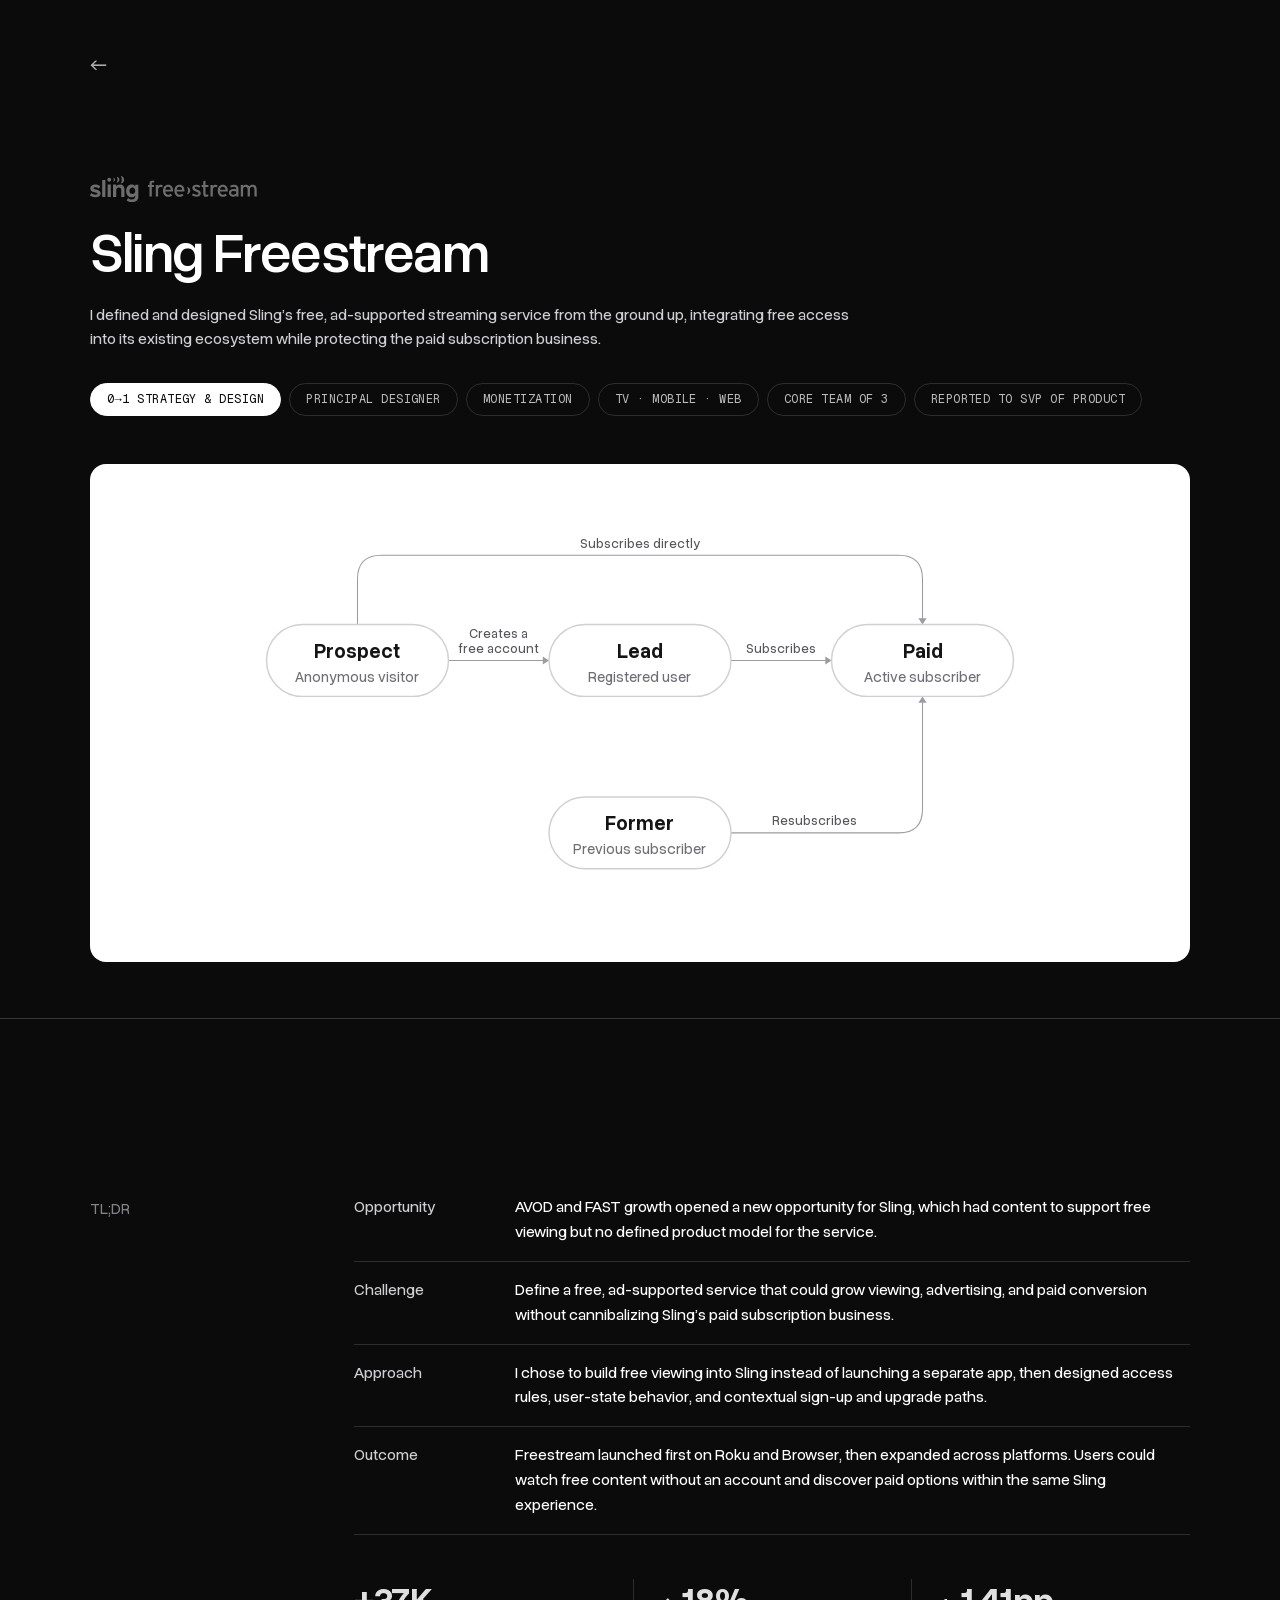
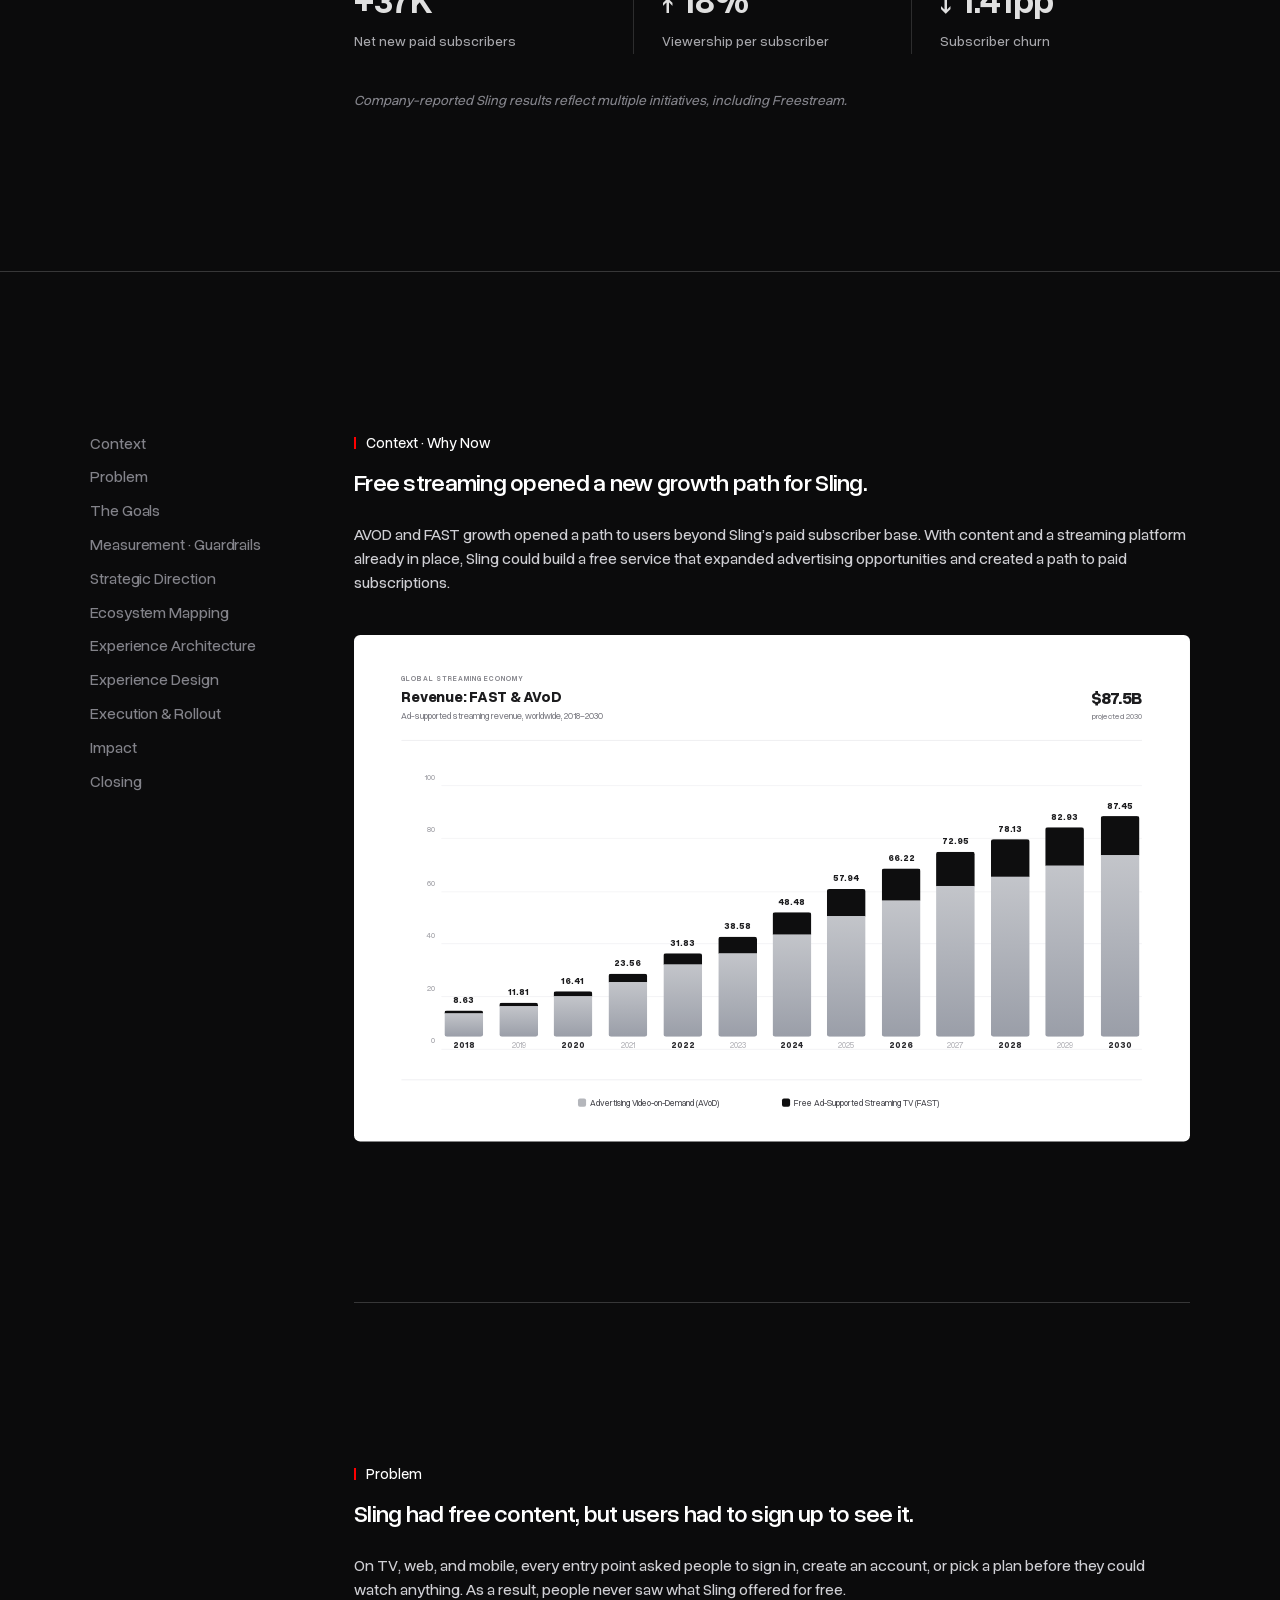
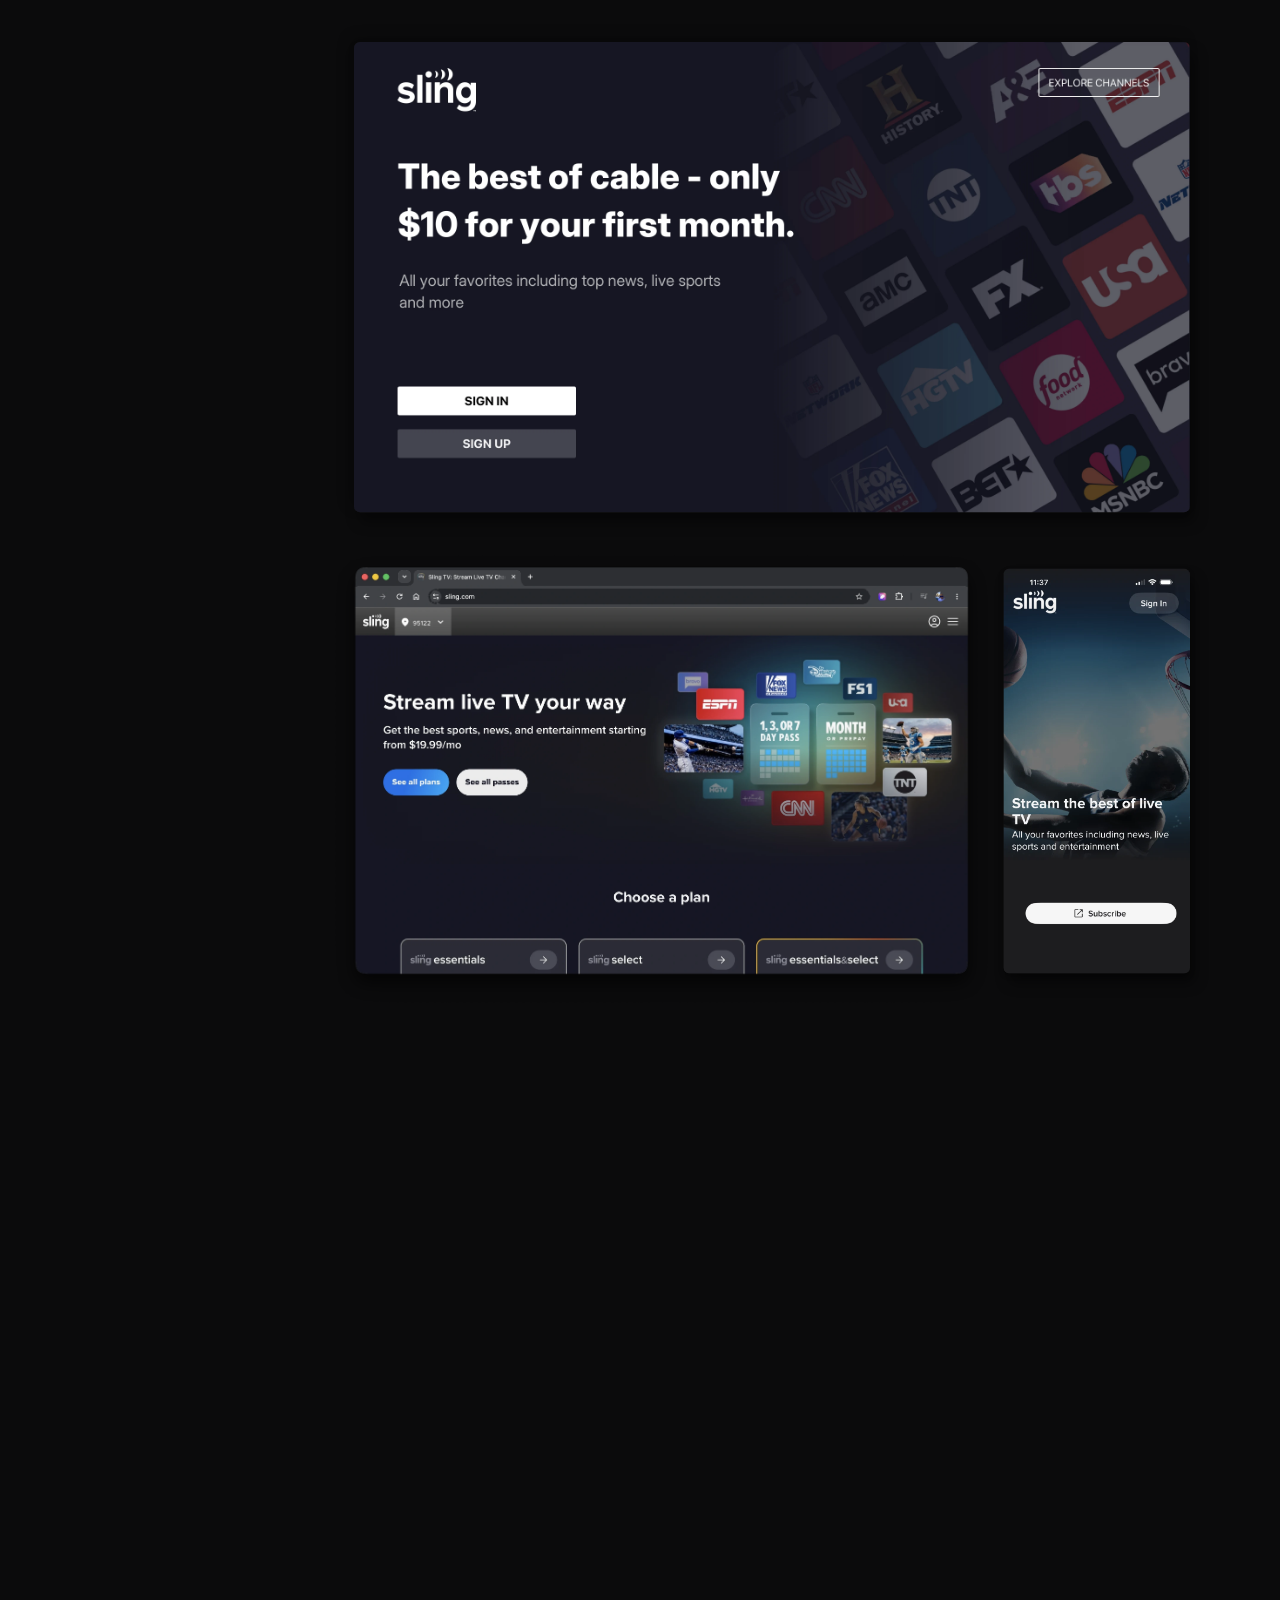
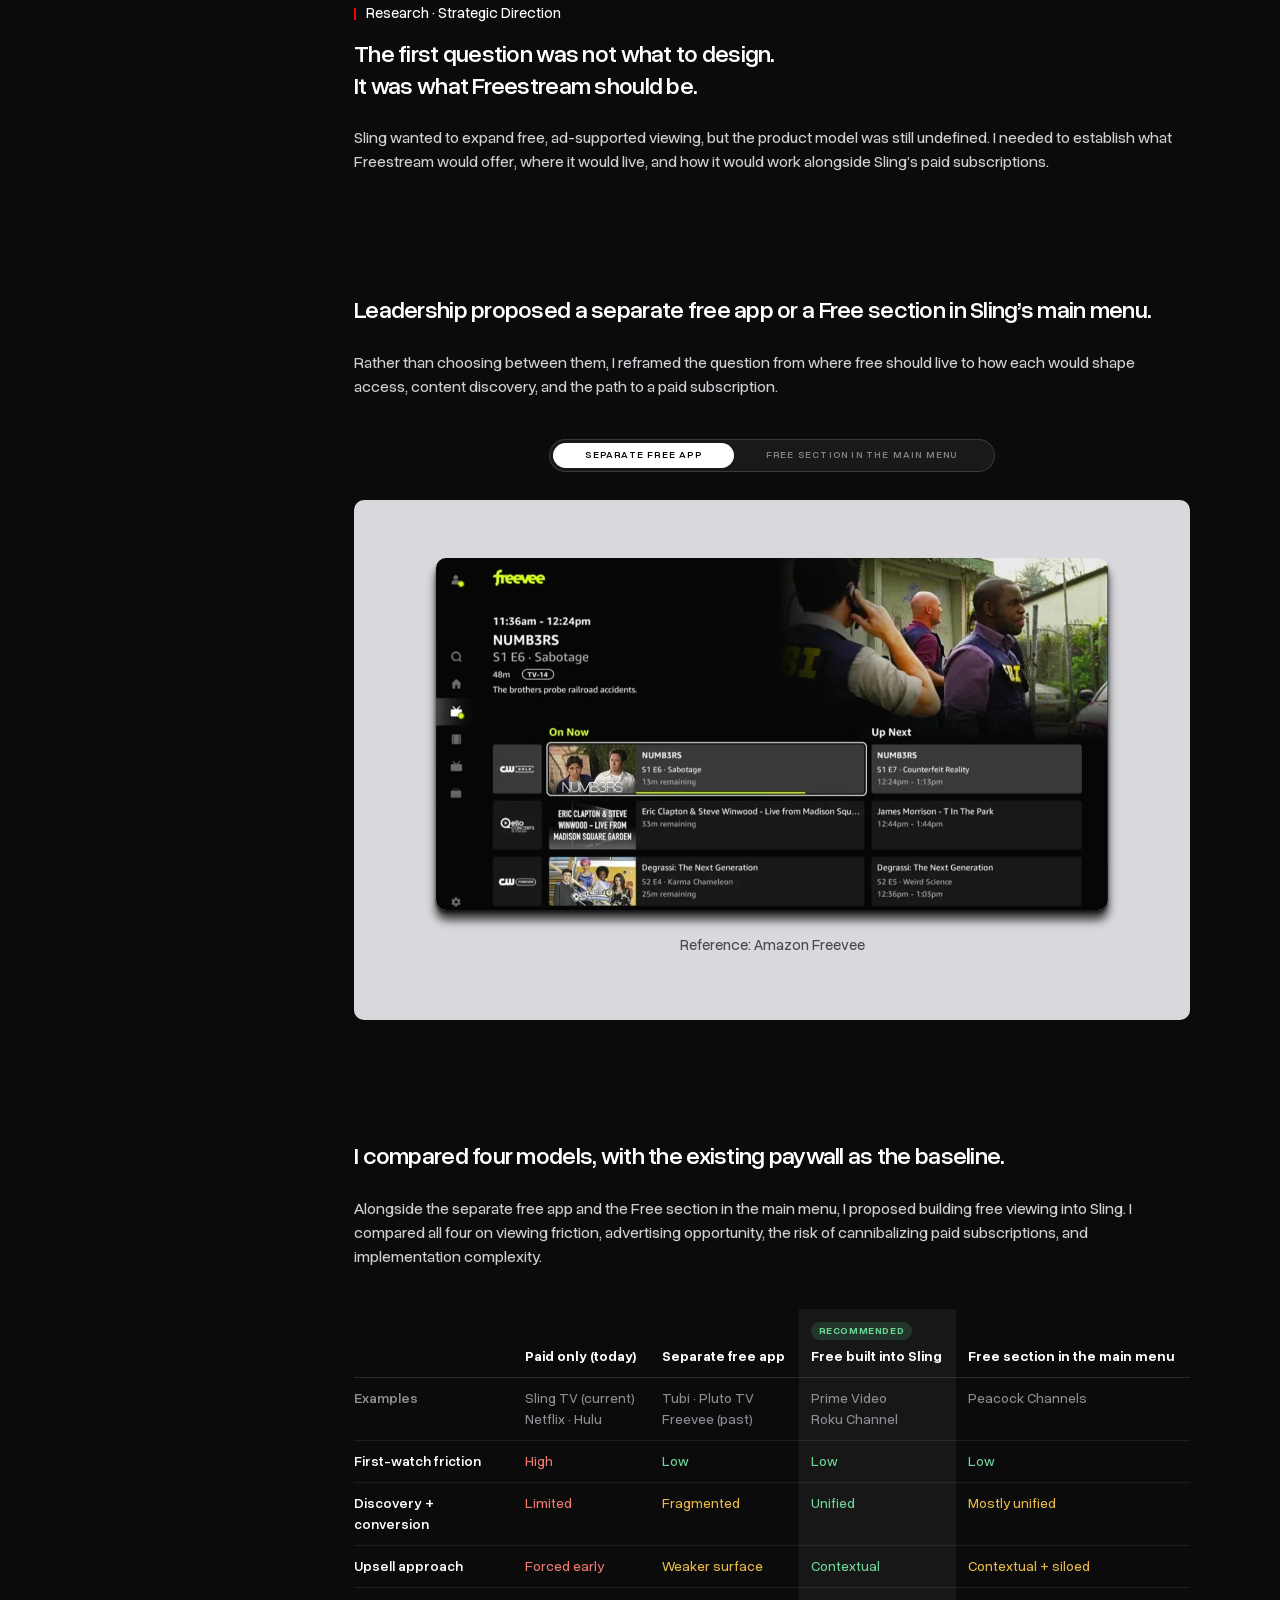
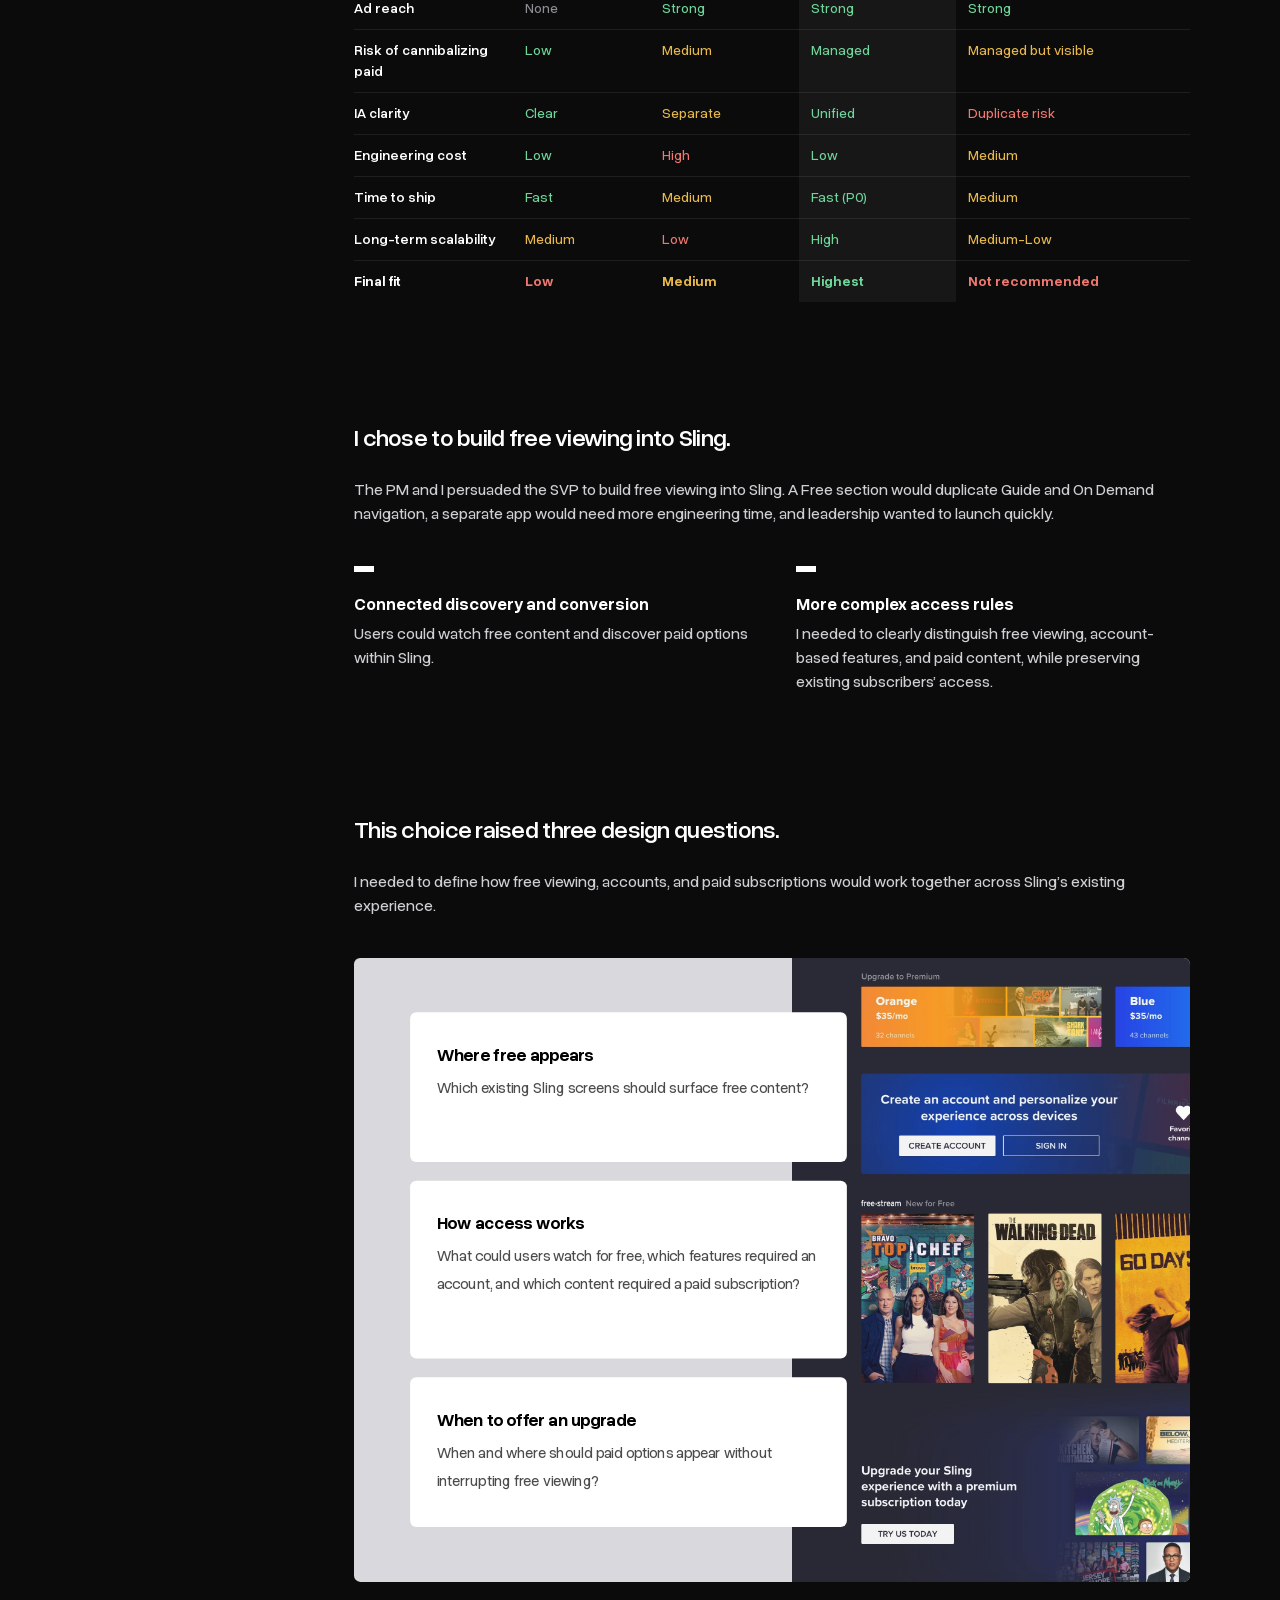
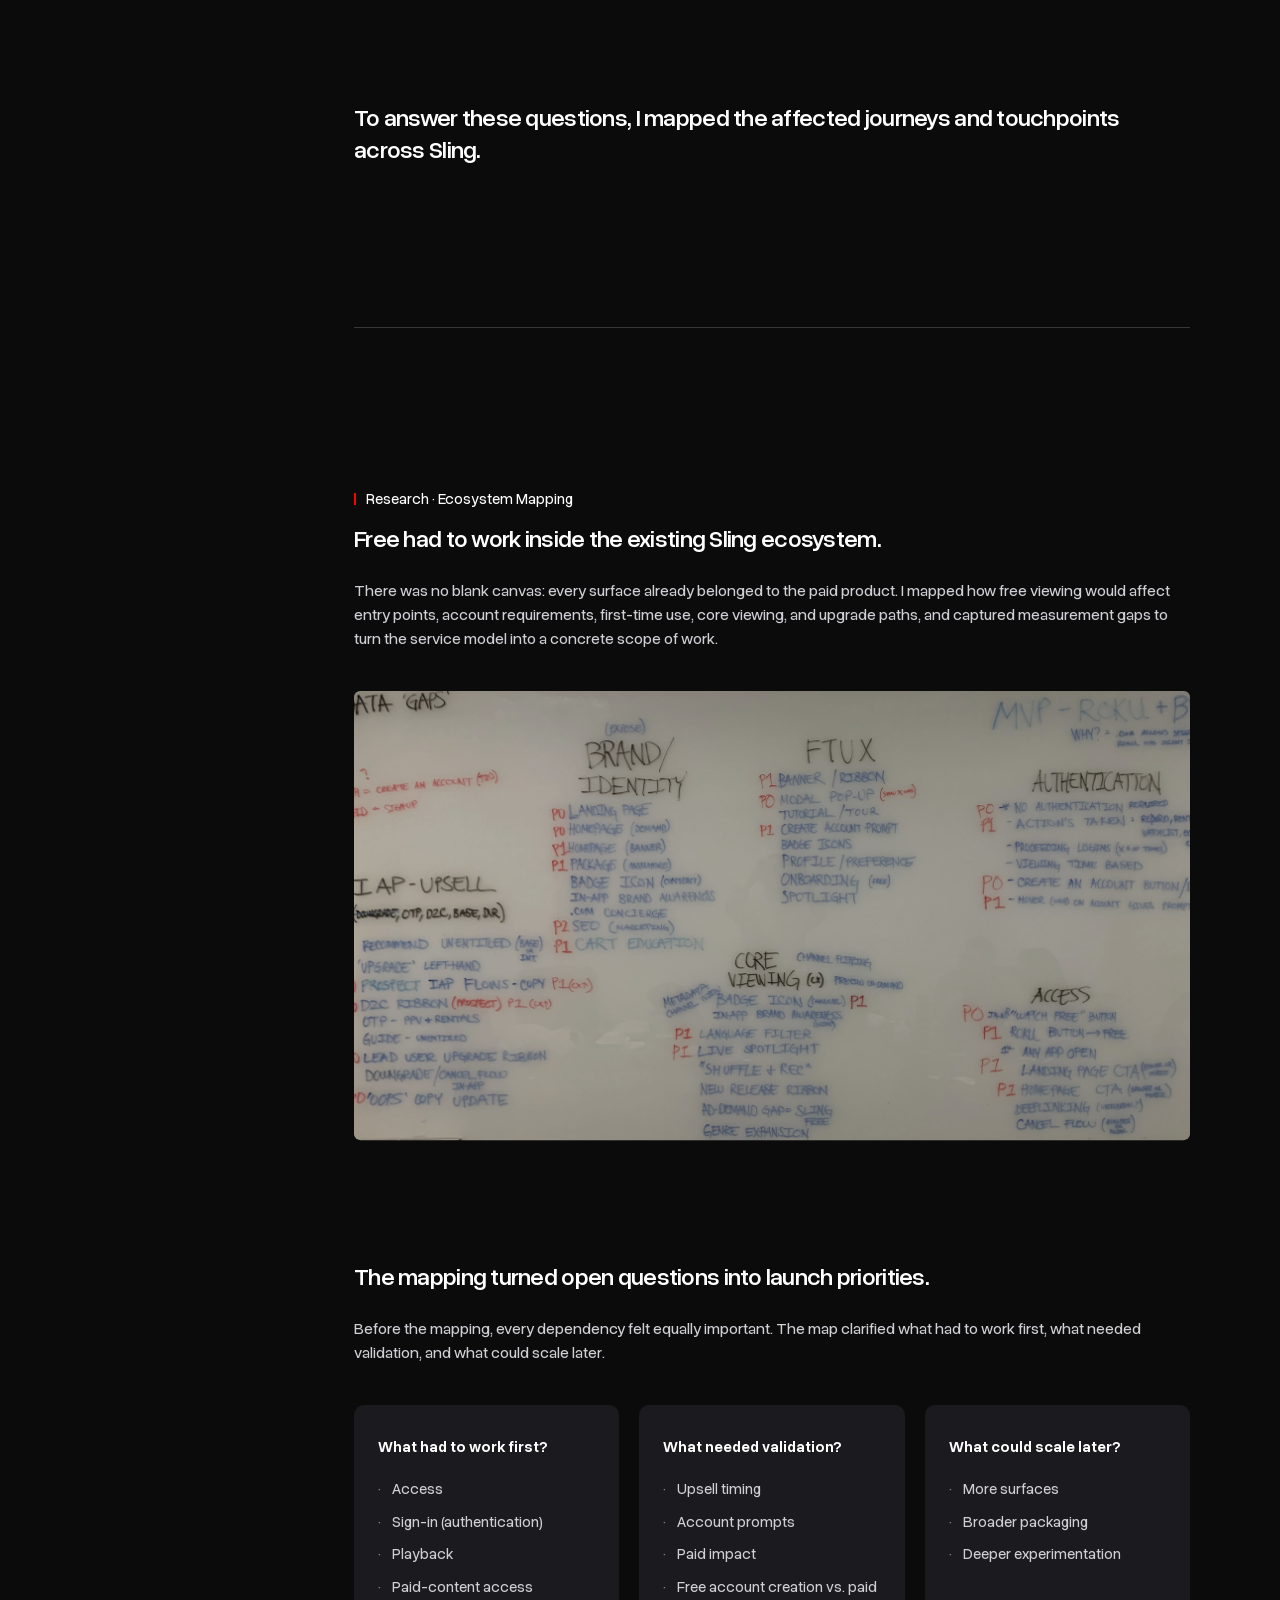
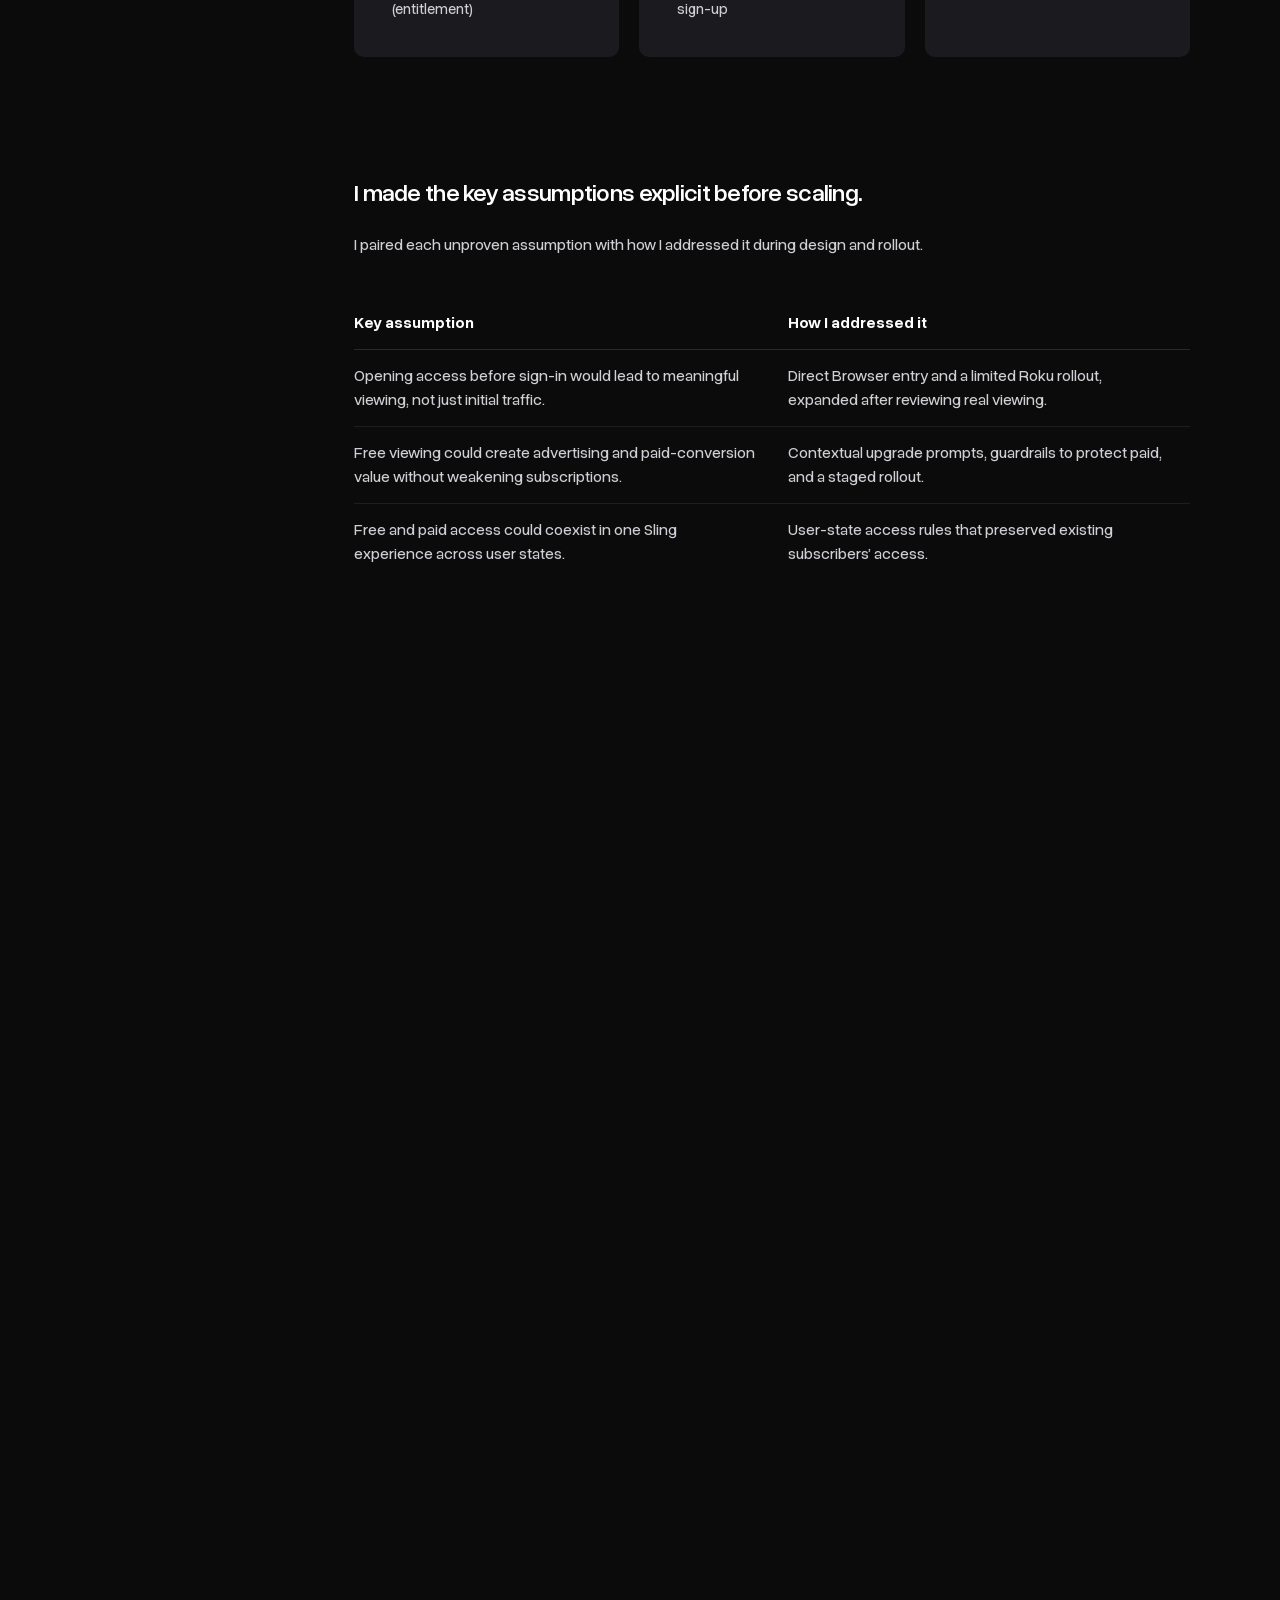
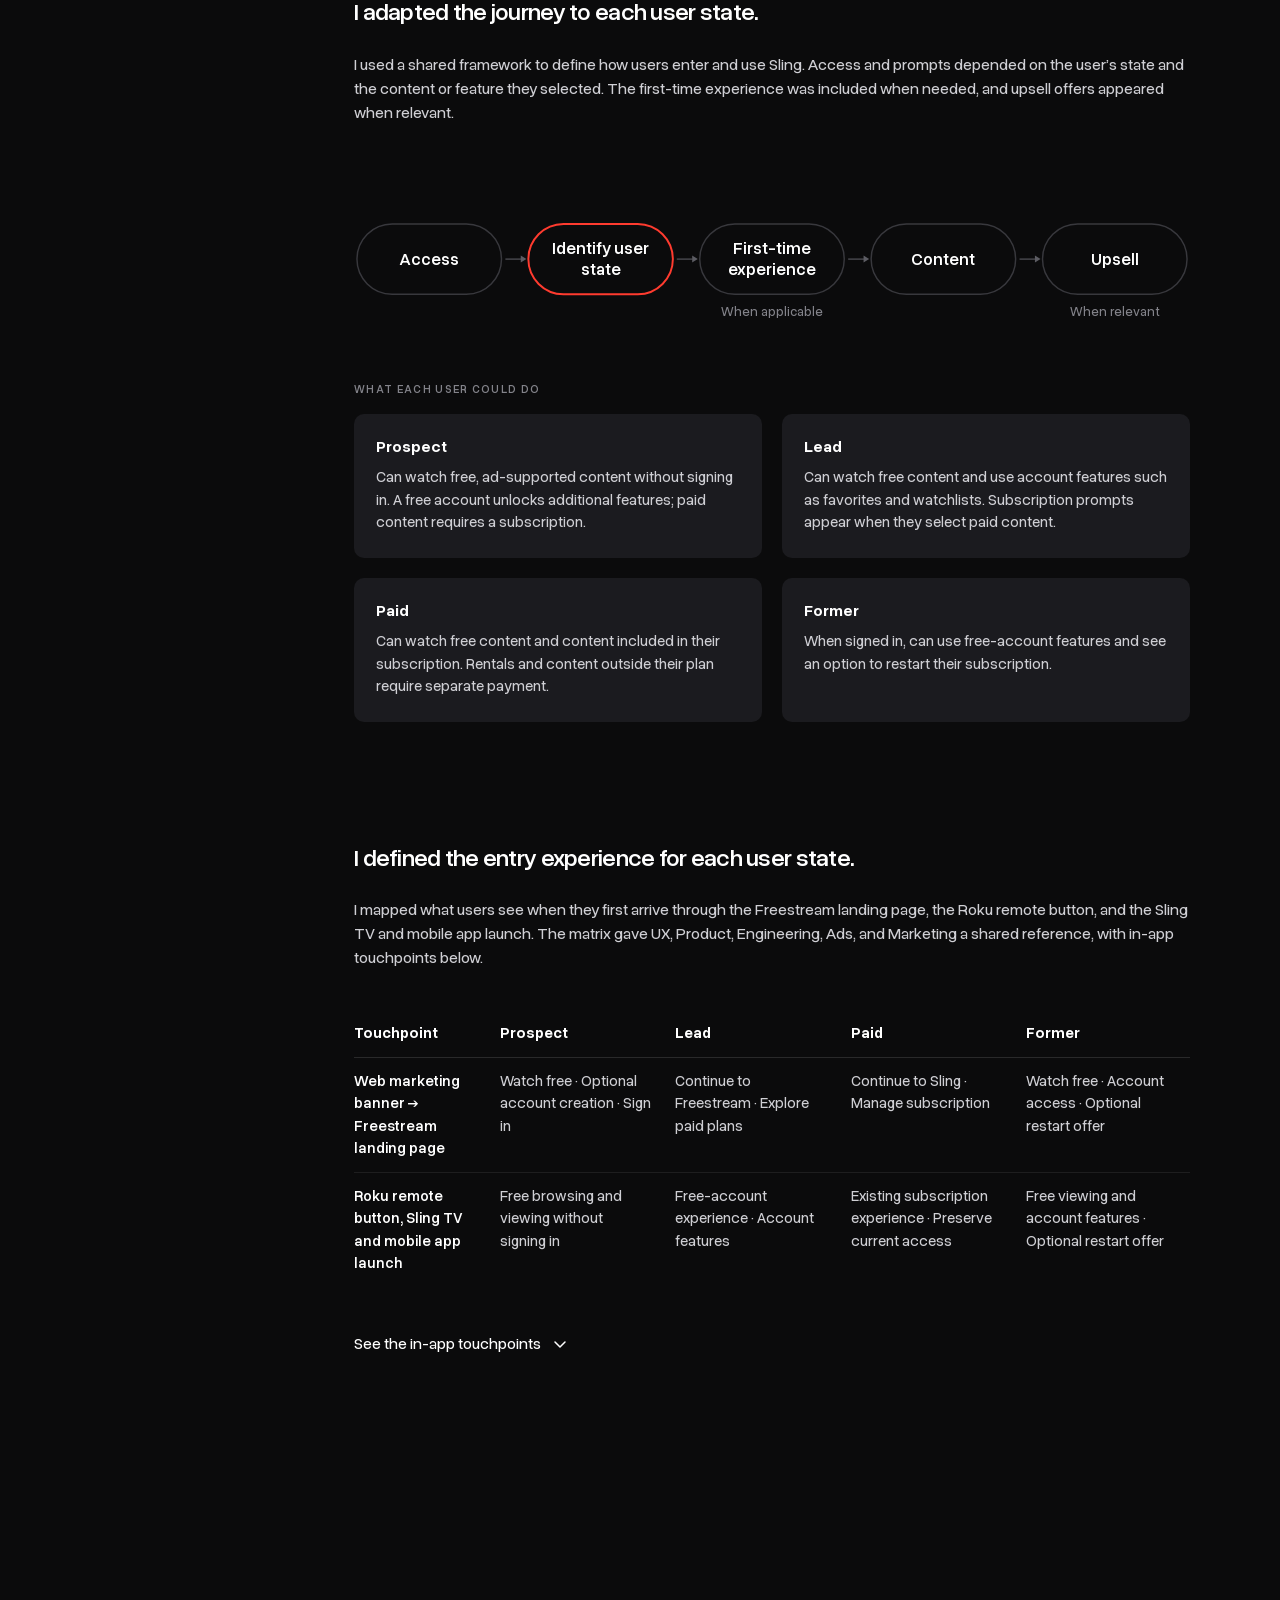
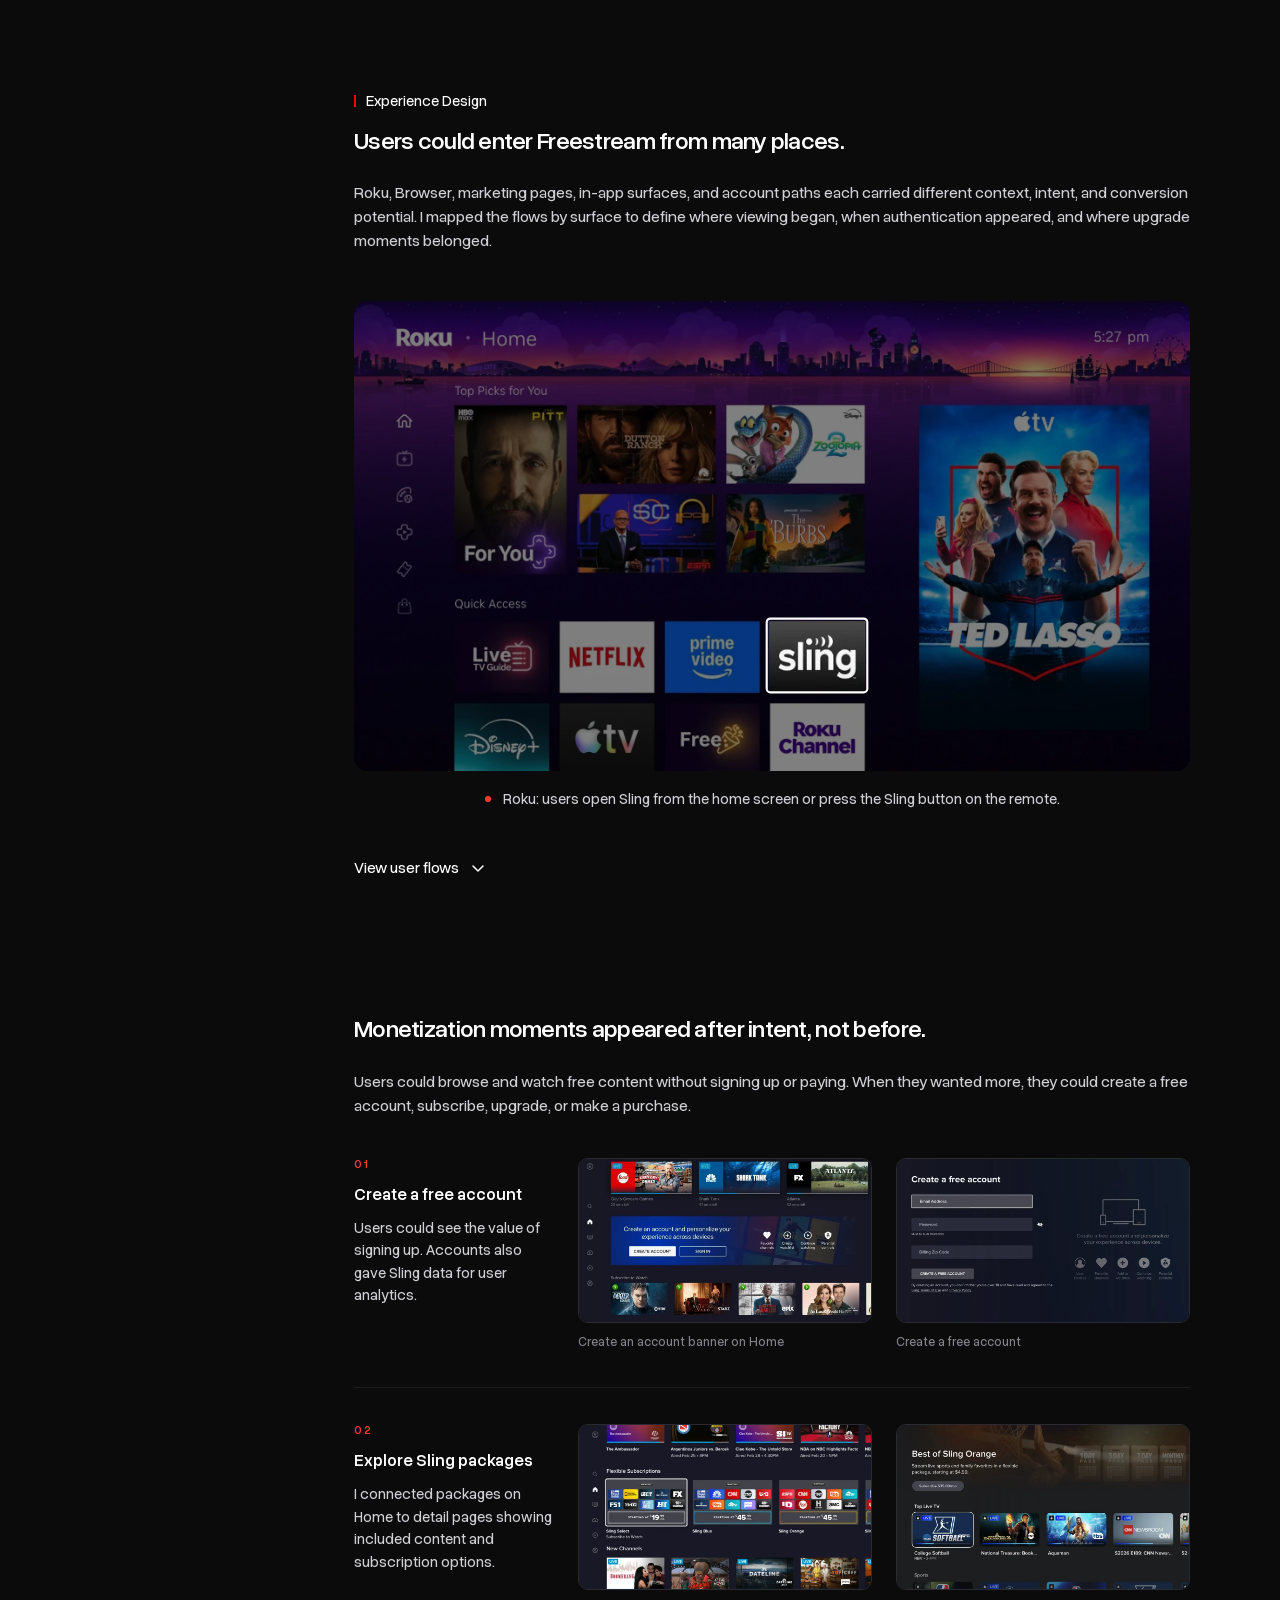
==== projects/freestream/index.html @ 78a560f0 "Freestream: reframe key assumptions column as How I addressed it Co-Authored-By: Claude Sonnet 5.5 <" ====
<!DOCTYPE html>
<html lang="en">
<head>
<meta charset="utf-8">
<meta name="viewport" content="width=device-width, initial-scale=1">
<title>Sling Freestream — Kyunghee Lee</title>
<link rel="icon" href="../../favicon.png" type="image/png">
<link rel="preload" href="../../fonts/OverusedGrotesk-VF.woff2" as="font" type="font/woff2" crossorigin>
<link rel="preload" href="../../fonts/GeistMono-latin.woff2" as="font" type="font/woff2" crossorigin>
<!-- Google Analytics 4 -->
<script async src="https://www.googletagmanager.com/gtag/js?id=G-1BYJC3YJBC"></script>
<script>window.dataLayer=window.dataLayer||[];function gtag(){dataLayer.push(arguments)}gtag('js',new Date());gtag('config','G-1BYJC3YJBC');</script>
<style>
@font-face{font-family:'Overused Grotesk';font-weight:200 900;font-style:normal;font-display:block;src:url(../../fonts/OverusedGrotesk-VF.woff2) format('woff2')}
@font-face{font-family:'Geist';font-weight:400 500;font-style:normal;font-display:block;src:url(../../fonts/Geist-latin-ext.woff2) format('woff2');unicode-range:U+0100-02BA, U+02BD-02C5, U+02C7-02CC, U+02CE-02D7, U+02DD-02FF, U+0304, U+0308, U+0329, U+1D00-1DBF, U+1E00-1E9F, U+1EF2-1EFF, U+2020, U+20A0-20AB, U+20AD-20C4, U+2113, U+2C60-2C7F, U+A720-A7FF}
@font-face{font-family:'Geist';font-weight:400 500;font-style:normal;font-display:block;src:url(../../fonts/Geist-latin.woff2) format('woff2');unicode-range:U+0000-00FF, U+0131, U+0152-0153, U+02BB-02BC, U+02C6, U+02DA, U+02DC, U+0304, U+0308, U+0329, U+2000-206F, U+20AC, U+2122, U+2191, U+2193, U+2212, U+2215, U+FEFF, U+FFFD}
@font-face{font-family:'Geist Mono';font-weight:400 500;font-style:normal;font-display:block;src:url(../../fonts/GeistMono-latin-ext.woff2) format('woff2');unicode-range:U+0100-02BA, U+02BD-02C5, U+02C7-02CC, U+02CE-02D7, U+02DD-02FF, U+0304, U+0308, U+0329, U+1D00-1DBF, U+1E00-1E9F, U+1EF2-1EFF, U+2020, U+20A0-20AB, U+20AD-20C4, U+2113, U+2C60-2C7F, U+A720-A7FF}
@font-face{font-family:'Geist Mono';font-weight:400 500;font-style:normal;font-display:block;src:url(../../fonts/GeistMono-latin.woff2) format('woff2');unicode-range:U+0000-00FF, U+0131, U+0152-0153, U+02BB-02BC, U+02C6, U+02DA, U+02DC, U+0304, U+0308, U+0329, U+2000-206F, U+20AC, U+2122, U+2191, U+2193, U+2212, U+2215, U+FEFF, U+FFFD}
:root{--ww:min(1100px,calc(100vw - 160px));--wl:calc((100vw - var(--ww)) / 2);--hl:0px;--ml:min(264px,calc(var(--ww) * .24));--col:calc(var(--ww) - var(--ml))}
@media (max-width:899px){:root{--ww:calc(100vw - 48px);--wl:24px;--hl:0px;--ml:0px;--col:calc(100vw - 48px)}}
.vin,#navwrap{visibility:hidden}
.ready .vin,.ready #navwrap{visibility:visible}
*{box-sizing:border-box}
html{background:#0b0b0c;-webkit-text-size-adjust:100%}
body{margin:0;background:#0b0b0c;color:#d6d4cf;font:400 16px/1.5 'Overused Grotesk',sans-serif;letter-spacing:0;-webkit-font-smoothing:antialiased;overflow-x:hidden}
main{position:relative;width:var(--ww);margin-left:var(--wl);padding:144px 0 160px}
main>*:not(.hero):not(.bleed){margin-left:var(--ml);max-width:var(--col)}
main>.hero{margin-left:var(--hl)}
.vin .gl{text-align:left !important}
.vin{position:absolute;left:0;top:0;transform-origin:0 0;font-family:'Overused Grotesk',sans-serif;tab-size:16px;-moz-tab-size:16px}
.vin .a{position:absolute;box-sizing:border-box;margin:0}
.vin img{display:block;max-width:none}
.vis{position:relative;margin:40px 0}
.vis.hero{margin-top:0;margin-bottom:24px}
.vis.hero img{opacity:.4}
h1{margin:0 0 20px;font:500 clamp(34px,4.4vw,64px)/1 'Overused Grotesk',sans-serif;letter-spacing:-.025em;color:#fff}
.lead{margin:0 0 8px;font:400 16px/1.5 'Overused Grotesk',sans-serif;color:#cfcfd4;max-width:760px}
.chips{display:flex;flex-wrap:wrap;gap:12px 8px;margin:32px 0 0}
.chip{font:400 12px/15.6px "Geist Mono",ui-monospace,monospace;letter-spacing:.04em;text-transform:uppercase;padding:8px 16px;border-radius:999px;border:1px solid rgba(255,255,255,.14);color:rgba(255,255,255,.72)}
.chip.on{background:#fff;border-color:#fff;color:#0b0b0c}
hr{border:0;border-top:1px solid rgba(255,255,255,.18);margin:160px 0}
hr.bleed{margin-left:calc(var(--wl) * -1);width:100vw}
.chips+hr.bleed{margin-left:calc(var(--wl) * -1);width:100vw;margin-top:144px}
.lbl{font:400 15px/1.55 'Overused Grotesk',sans-serif;letter-spacing:0;color:#fff;margin:0 0 12px}
h2{margin:120px 0 24px;font:500 24px/1.35 'Overused Grotesk',sans-serif;letter-spacing:-.03em;color:#fff}
.lbl{display:flex;align-items:center;gap:10px}
.lbl::before{content:'';flex:none;width:2px;height:12px;background:#ff0000}
.lbl+h2{margin-top:12px}
hr+.lbl{margin-top:0}
.bd p{margin:0 0 16px;color:#cfcfd4}
.bd ul{margin:0 0 16px;padding-left:20px;color:#cfcfd4}
.bd li{margin:0 0 12px;font-size:15px;line-height:1.55}
.bd li span[style*="600"]{color:#fff}
#navwrap{position:absolute;z-index:20;left:0;top:0;width:244px}
#nav{position:sticky;top:96px;width:244px;font:400 16px/24.8px 'Overused Grotesk',sans-serif;letter-spacing:-.005em}
#nav a{display:block;margin-bottom:9px;padding-left:18px;border-left:2px solid transparent;color:#83838a;text-decoration:none;white-space:nowrap;transition:color .2s,border-color .2s}
#nav a:hover{color:#fff}
#nav a.sel{color:#fff;border-left-color:#ff0000}
#nav .grp .sub{overflow:hidden;max-height:0;visibility:hidden;transition:max-height .3s ease,visibility 0s .3s}
#nav .grp.open .sub{max-height:260px;visibility:visible;transition:max-height .3s ease,visibility 0s}
#nav .sub a{margin-bottom:6px;padding-left:34px;font-size:14px}
#nav .sub a.sel{color:#fff;border-left-color:#ff0000}
#nav a.in{color:#fff}
#nav .grp>a{margin-bottom:9px}
#nav .grp.open>a{margin-bottom:6px}
@media (max-width:700px){h2{font-size:22px}}

main{padding-bottom:56px}
.pgf{position:relative;display:flex;justify-content:flex-end;align-items:center;min-height:22.4px;margin-top:96px}
.pgf p{position:absolute;left:calc(50% + var(--fx,0px));top:0;transform:translateX(-50%);margin:0;white-space:nowrap;font:400 12px/22.4px 'Overused Grotesk',sans-serif;letter-spacing:.02em;color:#83838a}
.pgf p .cc{display:inline-block;height:15px;width:auto;margin:0 3px;vertical-align:-3px}
.pgf .top{font:400 12px/22.4px 'Overused Grotesk',sans-serif;letter-spacing:.02em;text-transform:uppercase;color:#adadb2;text-decoration:none;white-space:nowrap;transition:color .2s}
.pgf .top:hover{color:#ff0000}
@media (max-width:760px){.pgf{flex-direction:column;align-items:center;gap:4px}.pgf p{position:static;transform:none}}
main>.bk{margin-left:0!important}
main>.bk+.hero{margin-top:32px}
.bk{position:absolute;top:48px;left:0;padding:4px 10px 4px 0;font:300 24px/1 'Overused Grotesk',sans-serif;color:#adadb2;text-decoration:none;white-space:nowrap;transition:color .2s}
.bk:hover{color:#ff0000}

.vis[role=button]{cursor:zoom-in}
.vis[role=button]:focus-visible{outline:2px solid #ff0000;outline-offset:4px}
#lb{position:fixed;inset:0;z-index:200;display:none;overflow:auto;background:rgba(10,10,10,.95);padding:64px 24px 48px;-webkit-overflow-scrolling:touch}
#lb.on{display:block}
#lb .lbw{position:relative;margin:0 auto}
#lb .lbw .vin{transform-origin:0 0;visibility:visible}
#lb .lbx{position:fixed;top:16px;right:20px;z-index:201;appearance:none;border:0;background:rgba(255,255,255,.12);color:#fff;width:40px;height:40px;border-radius:50%;font:300 24px/40px 'Overused Grotesk',sans-serif;cursor:pointer}
#lb .lbx:hover{background:#ff0000}
body.lbo{overflow:hidden}

.rv{opacity:0;transform:translateY(24px);transition:opacity .6s cubic-bezier(.16,1,.3,1) var(--rvd,0ms),transform .6s cubic-bezier(.16,1,.3,1) var(--rvd,0ms)}
.rv.vis{transform:translateY(16px)}
.rv.in{opacity:1;transform:none}
@media (prefers-reduced-motion:reduce){.rv{opacity:1;transform:none;transition:none}}
::selection{background:#ff0000;color:#fff}
</style>
<noscript><style>.vin,#navwrap{visibility:visible}</style></noscript>
</head>
<body>
<div id="navwrap"><nav id="nav" aria-label="Sections"><a href="#" data-y="2740">Context</a><a href="#" data-y="4712">Problem</a><a href="#" data-y="8523">The Goals</a><a href="#" data-y="9912">Measurement · Guardrails</a><a href="#" data-y="12056">Strategic Direction</a><a href="#" data-y="19789">Ecosystem Mapping</a><a href="#" data-y="23675">Experience Architecture</a><a href="#" data-y="27526">Experience Design</a><a href="#" data-y="31614">Execution &amp; Rollout</a><a href="#" data-y="36725">Impact</a><a href="#" data-y="38136">Closing</a></nav></div>
<main>
<a class="bk" href="../../" aria-label="Back to home">&larr;</a>
<div class="vis hero" data-w="1340" data-h="42" data-y="150"><div class="vin" style="width:1340px;height:42px"><div class="a" data-id="0:43" style="left:0.00px;top:0.00px;width:270px;height:42px;"><img class="a" src="a/0_46.svg" alt="" style="left:0px;top:0px;width:77.74px;height:42px;filter:invert(1);"><img class="a" src="a/0_59.svg" alt="Sling Freestream" style="left:90.83px;top:7.14px;width:179.17px;height:27.27px;filter:invert(1);"></div></div></div>
<h1 class="hero" data-y="378">Sling Freestream</h1>
<p class="lead hero" data-y="504">I defined and designed Sling’s free, ad-supported streaming service from the ground up, integrating free access into its existing ecosystem while protecting the paid subscription business.</p>
<div class="chips hero" data-y="738"><span class="chip on">0→1 Strategy &amp; Design</span><span class="chip">Principal Designer</span><span class="chip">Monetization</span><span class="chip">TV · Mobile · Web</span><span class="chip">Core team of 3</span><span class="chip">Reported to SVP of Product</span></div>
<div class="fst hero rv">
<style>
.fst{margin:72px 0 0}.fst.hero{margin:48px 0 0;max-width:none;width:100%;box-sizing:border-box;padding:72px 0;border-radius:16px;background:#fff}.fst.hero .pn{width:74%;margin:0 auto}.fst.hero .t1{fill:#141416}.fst.hero .t2{fill:#6e6e75}.fst.hero .lb{fill:#55555c}.fst.hero rect{fill:#fff!important;stroke:#cfcfd5!important}.fst.hero path.ln{stroke:#9b9ba2!important}.fst.hero polygon.hd{fill:#9b9ba2!important}@media (max-width:640px){.fst.hero{padding:36px 0;border-radius:12px}.fst.hero .pn{width:90%}}.fst.hero+hr.bleed{margin-top:56px}
.fst .pn{padding:0}
.fst .sv{display:block;width:100%;height:auto;overflow:visible;font-family:'Overused Grotesk',Inter,-apple-system,sans-serif}
.fst .t1{font-size:42px;font-weight:600;fill:#fff}
.fst .t2{font-size:31px;font-weight:400;fill:#83838a}.fst .lb{font-size:28px;font-weight:400;fill:#adadb2}
.fst .nd{transform-box:fill-box;transform-origin:50% 50%}
.fst .pn.pre .nd{opacity:0;transform:scale(.7)}
.fst .pn.pre .draw{stroke-dasharray:1;stroke-dashoffset:1}
.fst .pn.pre .hd{opacity:0}
.fst .pn.go .nd{opacity:1;transform:none;transition:opacity .4s ease var(--d),transform .6s cubic-bezier(.22,1,.36,1) var(--d)}
.fst .pn.go .draw{stroke-dasharray:1;stroke-dashoffset:0;transition:stroke-dashoffset var(--t) cubic-bezier(.45,0,.25,1) var(--d)}
.fst .pn.go .hd{opacity:1;transition:opacity .3s ease var(--d)}
@media (prefers-reduced-motion:reduce){.fst .pn.pre .nd,.fst .pn.go .nd{opacity:1;transform:none;transition:none}.fst .pn.pre .draw,.fst .pn.go .draw{stroke-dasharray:1;stroke-dashoffset:0;transition:none}.fst .pn.pre .hd,.fst .pn.go .hd{opacity:1;transition:none}}
</style>
<div class="pn pre"><svg class="sv" viewBox="0 0 1700 740" role="img" aria-label="Four user states: a Prospect (anonymous visitor) creates a free account to become a Lead, or subscribes directly to become Paid; a Lead subscribes to become Paid; a Former (previous) subscriber resubscribes to become Paid."><path class="ln draw" pathLength="1" d="M450 260H648" fill="none" stroke="#5c5c63" stroke-width="2.2" style="--d:0.4s;--t:0.55s"/><polygon class="hd" points="647,251.4 660,260 647,268.6" fill="#5c5c63" style="--d:0.85s"/><text class="hd lb" x="555" y="212" text-anchor="middle" style="--d:0.85s"><tspan x="555" dy="0">Creates a</tspan><tspan x="555" dy="32">free account</tspan></text><path class="ln draw" pathLength="1" d="M1040 260H1238" fill="none" stroke="#5c5c63" stroke-width="2.2" style="--d:1.2s;--t:0.55s"/><polygon class="hd" points="1237,251.4 1250,260 1237,268.6" fill="#5c5c63" style="--d:1.65s"/><text class="hd lb" x="1145" y="244" text-anchor="middle" style="--d:1.65s"><tspan x="1145" dy="0">Subscribes</tspan></text><path class="ln draw" pathLength="1" d="M260 185V90Q260 40 310 40H1390Q1440 40 1440 90V173" fill="none" stroke="#5c5c63" stroke-width="2.2" style="--d:1.95s;--t:1.0s"/><polygon class="hd" points="1431.4,172 1440,185 1448.6,172" fill="#5c5c63" style="--d:2.85s"/><text class="hd lb" x="850" y="26" text-anchor="middle" style="--d:2.85s"><tspan x="850" dy="0">Subscribes directly</tspan></text><path class="ln draw" pathLength="1" d="M1040 620H1390Q1440 620 1440 570V347" fill="none" stroke="#5c5c63" stroke-width="2.2" style="--d:3.0s;--t:0.85s"/><polygon class="hd" points="1431.4,348 1440,335 1448.6,348" fill="#5c5c63" style="--d:3.75s"/><text class="hd lb" x="1215" y="604" text-anchor="middle" style="--d:3.75s"><tspan x="1215" dy="0">Resubscribes</tspan></text><g class="nd" style="--d:0.0s"><rect x="70" y="185" width="380" height="150" rx="75" fill="#0b0b0c" stroke="#38383d" stroke-width="3"/><text x="260" y="254" class="t1" text-anchor="middle">Prospect</text><text x="260" y="304" class="t2" text-anchor="middle">Anonymous visitor</text></g><g class="nd" style="--d:0.9s"><rect x="660" y="185" width="380" height="150" rx="75" fill="#0b0b0c" stroke="#38383d" stroke-width="3"/><text x="850" y="254" class="t1" text-anchor="middle">Lead</text><text x="850" y="304" class="t2" text-anchor="middle">Registered user</text></g><g class="nd" style="--d:1.7s"><rect x="1250" y="185" width="380" height="150" rx="75" fill="#0b0b0c" stroke="#38383d" stroke-width="3"/><text x="1440" y="254" class="t1" text-anchor="middle">Paid</text><text x="1440" y="304" class="t2" text-anchor="middle">Active subscriber</text></g><g class="nd" style="--d:2.9s"><rect x="660" y="545" width="380" height="150" rx="75" fill="#0b0b0c" stroke="#38383d" stroke-width="3"/><text x="850" y="614" class="t1" text-anchor="middle">Former</text><text x="850" y="664" class="t2" text-anchor="middle">Previous subscriber</text></g></svg><script>(function(){var r=document.currentScript.parentNode;var go=function(){r.classList.remove("pre");r.classList.add("go")};if(!("IntersectionObserver" in window)){go();return}var io=new IntersectionObserver(function(e){if(e[0].isIntersecting){io.disconnect();requestAnimationFrame(function(){requestAnimationFrame(go)})}},{threshold:.45});io.observe(r)})();</script></div>
</div>

<hr data-y="1143" class="bleed">
<div class="tlx" data-y="1414"><style>
.tlx{position:relative;margin-top:0}
.tlx .tg{position:absolute;left:calc(var(--ml,0px) * -1);top:18px;font:400 15px/25px 'Overused Grotesk',sans-serif;color:#83838a;white-space:nowrap}
.tlx .r{display:grid;grid-template-columns:minmax(104px,17.3%) minmax(0,1fr);gap:0 16px;padding:16px 0 16px;border-bottom:1px solid rgba(255,255,255,.14)}
.tlx .r b{font:400 16px/1.55 'Overused Grotesk',sans-serif;color:#cfcfd4}
.tlx .r p{margin:0;font:400 16px/1.55 'Overused Grotesk',sans-serif;color:#fffffe}
.tlx .st{display:grid;grid-template-columns:repeat(3,minmax(0,1fr));margin-top:44px}
.tlx .st div{padding:2px 0 2px 28px;border-left:1px solid rgba(255,255,255,.14)}
.tlx .st div:first-child{padding-left:0;border-left:0}
.tlx .st .v{display:flex;align-items:baseline;gap:10px;font:600 36px/1.15 'Overused Grotesk',sans-serif;letter-spacing:-.01em;color:#e0e0e0}
.tlx .st .v i{font-style:normal;font-size:22px}
.tlx .st .l{display:block;margin-top:10px;font:400 14px/1.4 'Overused Grotesk',sans-serif;color:#cfcfd4;opacity:.8}
.tlx .src{margin:36px 0 0;font:italic 400 14px/1.5 'Overused Grotesk',sans-serif;color:#83838a}
@media (max-width:899px){.tlx .tg{position:static;display:block;margin:0 0 8px}.tlx .r{grid-template-columns:104px minmax(0,1fr)}}
@media (max-width:640px){.tlx .st{grid-template-columns:1fr 1fr;row-gap:28px}.tlx .st div:nth-child(odd){padding-left:0;border-left:0}}
</style><div class="tg">TL;DR</div><div class="r"><b>Opportunity</b><p>AVOD and FAST growth opened a new opportunity for Sling, which had content to support free viewing but no defined product model for the service.</p></div><div class="r"><b>Challenge</b><p>Define a free, ad-supported service that could grow viewing, advertising, and paid conversion without cannibalizing Sling’s paid subscription business.</p></div><div class="r"><b>Approach</b><p>I chose to build free viewing into Sling instead of launching a separate app, then designed access rules, user-state behavior, and contextual sign-up and upgrade paths.</p></div><div class="r"><b>Outcome</b><p>Freestream launched first on Roku and Browser, then expanded across platforms. Users could watch free content without an account and discover paid options within the same Sling experience.</p></div><div class="st"><div><span class="v"><span class="sn">+37K</span></span><span class="l">Net new paid subscribers</span></div><div><span class="v"><i>↑</i><span class="sn">18%</span></span><span class="l">Viewership per subscriber</span></div><div><span class="v"><i>↓</i><span class="sn">1.41pp</span></span><span class="l">Subscriber churn</span></div></div><p class="src">Company-reported Sling results reflect multiple initiatives, including Freestream.</p></div>
<hr data-y="2569" class="bleed">
<div class="lbl" data-y="2840">Context · Why Now</div>
<h2 data-y="2945">Free streaming opened a new growth path for Sling.</h2>
<div class="bd" data-y="3049"><p>AVOD and FAST growth opened <span class="hl">a path to users beyond Sling’s paid subscriber base</span>. With content and a streaming platform already in place, Sling could build a free service that expanded advertising opportunities and created a path to paid subscriptions.</p></div>
<div class="cht" data-y="3384">
<style>
.cht{margin:40px 0 0}
.cht svg{display:block;width:100%;height:auto;font-family:Inter,'Overused Grotesk',-apple-system,'Helvetica Neue',sans-serif}
.cht .bar{transform-box:fill-box;transform-origin:50% 100%}
.cht .vl{font-weight:700;font-size:14.5px;fill:#1c1c1e;text-anchor:middle}
.cht.pre .bar{transform:scaleY(0)}
.cht.pre .vl{opacity:0;transform:translateY(10px)}
.cht.go .bar{transform:scaleY(1);transition:transform .95s cubic-bezier(.22,.7,.2,1) calc(var(--i)*70ms)}
.cht.go .vl{opacity:1;transform:none;transition:opacity .45s ease calc(var(--i)*70ms + 650ms),transform .45s ease calc(var(--i)*70ms + 650ms)}
.cht .vl{transform-box:fill-box}
@media (prefers-reduced-motion:reduce){.cht.pre .bar,.cht.go .bar{transform:none;transition:none}.cht.pre .vl,.cht.go .vl{opacity:1;transform:none;transition:none}}
</style>
<svg viewBox="0 0 1340 812" role="img" aria-label="Bar chart: global ad-supported streaming revenue (AVoD and FAST), 2018 to 2030, growing from 8.63 to a projected 87.45 billion dollars">
<defs><linearGradient id="chA" x1="0" y1="0" x2="0" y2="1"><stop offset="0" stop-color="#c3c5ca"/><stop offset="1" stop-color="#9a9ea8"/></linearGradient></defs>
<rect width="1340" height="812" rx="10" fill="#fff"/>
<text x="76" y="74" font-size="11.5" font-weight="600" letter-spacing="1.6" fill="#8a8a90">GLOBAL STREAMING ECONOMY</text>
<text x="76" y="108" font-size="24" font-weight="700" fill="#1c1c1e" letter-spacing="-0.4">Revenue: FAST &amp; AVoD</text>
<text x="76" y="135" font-size="14.5" fill="#7d7d84">Ad-supported streaming revenue, worldwide, 2018–2030</text>
<text x="1263" y="110" font-size="28" font-weight="700" fill="#1c1c1e" text-anchor="end" letter-spacing="-0.5">$87.5B</text>
<text x="1263" y="135" font-size="13.5" fill="#8a8a90" text-anchor="end">projected 2030</text>
<line x1="76" y1="169" x2="1263" y2="169" stroke="#e6e6e8"/>
<line x1="140" y1="241.4" x2="1263" y2="241.4" stroke="#eeeef0"/>
<text x="130" y="231.9" font-size="13" fill="#a4a4aa" text-anchor="end">100</text>
<line x1="140" y1="326" x2="1263" y2="326" stroke="#eeeef0"/>
<text x="130" y="316.5" font-size="13" fill="#a4a4aa" text-anchor="end">80</text>
<line x1="140" y1="411.7" x2="1263" y2="411.7" stroke="#eeeef0"/>
<text x="130" y="402.2" font-size="13" fill="#a4a4aa" text-anchor="end">60</text>
<line x1="140" y1="494.7" x2="1263" y2="494.7" stroke="#eeeef0"/>
<text x="130" y="485.2" font-size="13" fill="#a4a4aa" text-anchor="end">40</text>
<line x1="140" y1="579.5" x2="1263" y2="579.5" stroke="#eeeef0"/>
<text x="130" y="570.0" font-size="13" fill="#a4a4aa" text-anchor="end">20</text>
<line x1="140" y1="664.2" x2="1263" y2="664.2" stroke="#eeeef0"/>
<text x="130" y="654.7" font-size="13" fill="#a4a4aa" text-anchor="end">0</text>
<g class="bar" style="--i:0"><clipPath id="c0"><rect x="145.0" y="601.9" width="62" height="42.1" rx="4"/></clipPath>
<g clip-path="url(#c0)"><rect x="145.0" y="601.9" width="62" height="5.0" fill="#0e0e0f"/><rect x="145.0" y="606.4" width="62" height="37.6" fill="url(#chA)"/></g></g>
<text class="vl" style="--i:0" x="176" y="589.9">8.63</text>
<text x="176" y="662" font-size="14" text-anchor="middle" font-weight="700" fill="#2a2a2e">2018</text>
<g class="bar" style="--i:1"><clipPath id="c1"><rect x="233.0" y="589.3" width="62" height="54.7" rx="4"/></clipPath>
<g clip-path="url(#c1)"><rect x="233.0" y="589.3" width="62" height="6.1" fill="#0e0e0f"/><rect x="233.0" y="594.9" width="62" height="49.1" fill="url(#chA)"/></g></g>
<text class="vl" style="--i:1" x="264" y="577.3">11.81</text>
<text x="264" y="662" font-size="14" text-anchor="middle" fill="#b5b5ba">2019</text>
<g class="bar" style="--i:2"><clipPath id="c2"><rect x="320.0" y="571.1" width="62" height="72.9" rx="4"/></clipPath>
<g clip-path="url(#c2)"><rect x="320.0" y="571.1" width="62" height="8.3" fill="#0e0e0f"/><rect x="320.0" y="579.0" width="62" height="65.0" fill="url(#chA)"/></g></g>
<text class="vl" style="--i:2" x="351" y="559.1">16.41</text>
<text x="351" y="662" font-size="14" text-anchor="middle" font-weight="700" fill="#2a2a2e">2020</text>
<g class="bar" style="--i:3"><clipPath id="c3"><rect x="408.0" y="542.9" width="62" height="101.1" rx="4"/></clipPath>
<g clip-path="url(#c3)"><rect x="408.0" y="542.9" width="62" height="13.9" fill="#0e0e0f"/><rect x="408.0" y="556.3" width="62" height="87.7" fill="url(#chA)"/></g></g>
<text class="vl" style="--i:3" x="439" y="530.9">23.56</text>
<text x="439" y="662" font-size="14" text-anchor="middle" fill="#b5b5ba">2021</text>
<g class="bar" style="--i:4"><clipPath id="c4"><rect x="496.0" y="510.2" width="62" height="133.8" rx="4"/></clipPath>
<g clip-path="url(#c4)"><rect x="496.0" y="510.2" width="62" height="18.4" fill="#0e0e0f"/><rect x="496.0" y="528.0" width="62" height="116.0" fill="url(#chA)"/></g></g>
<text class="vl" style="--i:4" x="527" y="498.2">31.83</text>
<text x="527" y="662" font-size="14" text-anchor="middle" font-weight="700" fill="#2a2a2e">2022</text>
<g class="bar" style="--i:5"><clipPath id="c5"><rect x="584.0" y="483.5" width="62" height="160.5" rx="4"/></clipPath>
<g clip-path="url(#c5)"><rect x="584.0" y="483.5" width="62" height="27.3" fill="#0e0e0f"/><rect x="584.0" y="510.3" width="62" height="133.7" fill="url(#chA)"/></g></g>
<text class="vl" style="--i:5" x="615" y="471.5">38.58</text>
<text x="615" y="662" font-size="14" text-anchor="middle" fill="#b5b5ba">2023</text>
<g class="bar" style="--i:6"><clipPath id="c6"><rect x="671.0" y="444.4" width="62" height="199.6" rx="4"/></clipPath>
<g clip-path="url(#c6)"><rect x="671.0" y="444.4" width="62" height="36.2" fill="#0e0e0f"/><rect x="671.0" y="480.1" width="62" height="163.9" fill="url(#chA)"/></g></g>
<text class="vl" style="--i:6" x="702" y="432.4">48.48</text>
<text x="702" y="662" font-size="14" text-anchor="middle" font-weight="700" fill="#2a2a2e">2024</text>
<g class="bar" style="--i:7"><clipPath id="c7"><rect x="758.0" y="407.0" width="62" height="237.0" rx="4"/></clipPath>
<g clip-path="url(#c7)"><rect x="758.0" y="407.0" width="62" height="44.1" fill="#0e0e0f"/><rect x="758.0" y="450.5" width="62" height="193.5" fill="url(#chA)"/></g></g>
<text class="vl" style="--i:7" x="789" y="395.0">57.94</text>
<text x="789" y="662" font-size="14" text-anchor="middle" fill="#b5b5ba">2025</text>
<g class="bar" style="--i:8"><clipPath id="c8"><rect x="846.0" y="374.2" width="62" height="269.8" rx="4"/></clipPath>
<g clip-path="url(#c8)"><rect x="846.0" y="374.2" width="62" height="51.8" fill="#0e0e0f"/><rect x="846.0" y="425.6" width="62" height="218.4" fill="url(#chA)"/></g></g>
<text class="vl" style="--i:8" x="877" y="362.2">66.22</text>
<text x="877" y="662" font-size="14" text-anchor="middle" font-weight="700" fill="#2a2a2e">2026</text>
<g class="bar" style="--i:9"><clipPath id="c9"><rect x="933.0" y="347.6" width="62" height="296.4" rx="4"/></clipPath>
<g clip-path="url(#c9)"><rect x="933.0" y="347.6" width="62" height="55.2" fill="#0e0e0f"/><rect x="933.0" y="402.3" width="62" height="241.7" fill="url(#chA)"/></g></g>
<text class="vl" style="--i:9" x="964" y="335.6">72.95</text>
<text x="964" y="662" font-size="14" text-anchor="middle" fill="#b5b5ba">2027</text>
<g class="bar" style="--i:10"><clipPath id="c10"><rect x="1021.0" y="327.2" width="62" height="316.8" rx="4"/></clipPath>
<g clip-path="url(#c10)"><rect x="1021.0" y="327.2" width="62" height="60.8" fill="#0e0e0f"/><rect x="1021.0" y="387.4" width="62" height="256.6" fill="url(#chA)"/></g></g>
<text class="vl" style="--i:10" x="1052" y="315.2">78.13</text>
<text x="1052" y="662" font-size="14" text-anchor="middle" font-weight="700" fill="#2a2a2e">2028</text>
<g class="bar" style="--i:11"><clipPath id="c11"><rect x="1108.0" y="308.2" width="62" height="335.8" rx="4"/></clipPath>
<g clip-path="url(#c11)"><rect x="1108.0" y="308.2" width="62" height="61.9" fill="#0e0e0f"/><rect x="1108.0" y="369.6" width="62" height="274.4" fill="url(#chA)"/></g></g>
<text class="vl" style="--i:11" x="1139" y="296.2">82.93</text>
<text x="1139" y="662" font-size="14" text-anchor="middle" fill="#b5b5ba">2029</text>
<g class="bar" style="--i:12"><clipPath id="c12"><rect x="1197.0" y="290.3" width="62" height="353.7" rx="4"/></clipPath>
<g clip-path="url(#c12)"><rect x="1197.0" y="290.3" width="62" height="63.0" fill="#0e0e0f"/><rect x="1197.0" y="352.8" width="62" height="291.2" fill="url(#chA)"/></g></g>
<text class="vl" style="--i:12" x="1228" y="278.3">87.45</text>
<text x="1228" y="662" font-size="14" text-anchor="middle" font-weight="700" fill="#2a2a2e">2030</text>
<rect x="76" y="636" width="1187" height="0" />
<line x1="76" y1="713" x2="1263" y2="713" stroke="#e6e6e8"/>
<rect x="359" y="743" width="13" height="13" rx="3" fill="#b4b6bb"/><text x="379" y="755" font-size="14" fill="#4a4a50">Advertising Video-on-Demand (AVoD)</text>
<rect x="686" y="743" width="13" height="13" rx="3" fill="#0e0e0f"/><text x="706" y="755" font-size="14" fill="#4a4a50">Free Ad-Supported Streaming TV (FAST)</text>
</svg>
<script>
(function(){var r=document.currentScript.parentNode;r.classList.add('pre');
var go=function(){r.classList.remove('pre');r.classList.add('go')};
if(!('IntersectionObserver' in window)){go();return}
var io=new IntersectionObserver(function(e){if(e[0].isIntersecting){io.disconnect();requestAnimationFrame(function(){requestAnimationFrame(go)})}},{threshold:.3});
io.observe(r)})();
</script>
</div>
<hr data-y="4542">
<div class="lbl" data-y="4812">Problem</div>
<h2 data-y="4917">Sling had free content, but users had to sign up to see it.</h2>
<div class="bd" data-y="5021"><p>On TV, web, and mobile, every entry point asked people to sign in, create an account, or pick a plan before they could watch anything. <span class="hl">As a result, people never saw what Sling offered for free.</span></p></div>
<div class="vis" data-w="1340" data-h="1547" data-y="5246"><div class="vin" style="width:1340px;height:1547px"><div class="a" data-id="0:188" style="left:0.00px;top:0.00px;width:1340px;height:754px;overflow:hidden;box-shadow:inset 0 0 0 0.5px rgba(151,151,151,0.12),8px 16px 20px 0px rgba(0,0,0,0.4),-8px -8px 20px 0px rgba(0,0,0,0.2);border-radius:10px;"><img src="a/0_188.webp" alt="" style="width:100%;height:100%;object-fit:fill"></div><div class="a" data-id="0:186" style="left:-39.17px;top:813.55px;width:1064.34px;height:734px;opacity:0.99;overflow:hidden;"><img src="a/0_186.webp" alt="" style="width:100%;height:100%;object-fit:fill"></div><div class="a" data-id="0:187" style="left:1041.00px;top:843.59px;width:299px;height:649.81px;overflow:hidden;box-shadow:inset 0 0 0 0.5px rgba(151,151,151,0.12),8px 16px 20px 0px rgba(0,0,0,0.4),0px 4px 8px 0px rgba(0,0,0,0.25);border-radius:10px;"><img src="a/0_187.webp" alt="" style="width:100%;height:100%;object-fit:fill"></div></div></div>
<h2 data-y="7110"><span class="hl">Leadership’s biggest concern was whether opening free access would cannibalize paid subscriptions.</span></h2>
<hr data-y="8352">
<div class="lbl" data-y="8623">The Goals</div>
<h2 data-y="8728">Build a valuable free service without weakening the paid business.</h2>
<div class="bd" data-y="8832"><p><span class="hl">I used these goals to define the service model and guide design decisions</span> about free access, account creation, and paid upgrades.</p></div>
<div class="vis" data-w="1340" data-h="482" data-y="9057"><div class="vin" style="width:1340px;height:482px"><div class="a" data-id="0:170" style="left:0.00px;top:0.00px;width:1330px;height:482px;"><div class="a" data-id="0:171" style="left:0px;top:2px;width:420px;height:480px;border-radius:10px;background:#1b1b1f;box-shadow:none;"></div><div class="a" data-id="0:172" style="left:30px;top:155px;width:308px;height:34px;white-space:pre;text-align:left;font:600 28px/normal 'Overused Grotesk';color:#ffffff;">Define the free service</div><div class="a" data-id="0:173" style="left:30px;top:234px;width:360px;height:135px;opacity:0.7;white-space:pre-wrap;text-align:left;font:400 24px/45px 'Overused Grotesk';color:#adadb2;">Establish what Freestream would offer and how it would fit within Sling.</div><div class="a" data-id="0:174" style="left:455px;top:0px;width:420px;height:480px;border-radius:10px;background:#1b1b1f;box-shadow:none;"></div><div class="a" data-id="0:175" style="left:485px;top:155px;width:277px;height:34px;white-space:pre;text-align:left;font:600 28px/normal 'Overused Grotesk';color:#ffffff;">Make watching easy to start</div><div class="a" data-id="0:176" style="left:485px;top:234px;width:377px;height:180px;opacity:0.76;white-space:pre-wrap;text-align:left;font:400 24px/45px 'Overused Grotesk';color:#adadb2;">Let users start watching free content without signing up or paying, expanding ad-supported reach.</div><div class="a" data-id="0:177" style="left:910px;top:2px;width:420px;height:480px;border-radius:10px;background:#1b1b1f;box-shadow:none;"></div><div class="a" data-id="0:178" style="left:940px;top:155px;width:258px;height:34px;white-space:pre;text-align:left;font:600 28px/normal 'Overused Grotesk';color:#ffffff;">Protect the paid business</div><div class="a" data-id="0:179" style="left:940px;top:234px;width:360px;height:135px;opacity:0.7;white-space:pre-wrap;text-align:left;font:400 24px/45px 'Overused Grotesk';color:#adadb2;">Preserve the value of paid subscriptions while creating a path from free viewing to paid.</div><div class="a" data-id="0:180" style="left:33px;top:35px;width:60px;height:60px;overflow:hidden;"><img src="a/0_180.webp" alt="" style="width:100%;height:100%;object-fit:fill;filter:invert(1);"></div><div class="a" data-id="0:181" style="left:485px;top:35px;width:60px;height:60px;overflow:hidden;"><img src="a/0_181.webp" alt="" style="width:100%;height:100%;object-fit:fill;filter:invert(1);"></div><div class="a" data-id="0:182" style="left:940px;top:35px;width:60px;height:60px;overflow:hidden;"><img src="a/0_182.webp" alt="" style="width:100%;height:100%;object-fit:fill;filter:invert(1);"></div></div></div></div>
<hr data-y="9741">
<div class="lbl" data-y="10012">Measurement · Guardrails</div>
<h2 data-y="10117"><span class="hl">We tracked growth, and watched that paid stayed healthy.</span></h2>
<div class="bd" data-y="10221"><p>Growth signals showed whether free viewing was working. Guardrails showed whether it was hurting paid subscribers. <span class="hl">These guardrails set the conditions for expanding access during rollout.</span></p></div>
<div class="mtw" data-y="10440">
<style>
.mtw{margin:40px 0 0}
.mtw table{table-layout:fixed;width:100%;margin:0 0 40px;border-collapse:collapse;font:400 16px/1.5 'Overused Grotesk',sans-serif;color:#cfcfd4;text-align:left}
.mtw th,.mtw td{padding:12px 14px;vertical-align:top;border-top:1px solid rgba(255,255,255,.08)}
.mtw th:first-child,.mtw td:first-child{padding-left:0}
.mtw thead th{border-top:0;border-bottom:1px solid rgba(255,255,255,.12);color:#fff;font-weight:600}
.mtw thead th:first-child{width:34%}
.mtw table:last-of-type{margin-bottom:0}
@media (max-width:640px){.mtw table{font-size:14px}.mtw th,.mtw td{padding:12px 8px}.mtw thead th:first-child{width:auto}}
</style>
<table>
<thead><tr><th>Growth signals</th><th colspan="2">Metrics to track</th></tr></thead>
<tbody>
<tr><td>Access &amp; engagement</td><td>Time to first video ↓</td><td>Hours watched ↑</td></tr>
<tr><td>Reach &amp; advertising</td><td>Weekly active viewers ↑</td><td>Ad opportunities ↑</td></tr>
<tr><td>Free to paid</td><td>Account creation ↑</td><td>Paid conversion ↑</td></tr>
</tbody></table>
<table>
<thead><tr><th>Guardrails</th><th colspan="2">Metrics to protect (must not worsen)</th></tr></thead>
<tbody>
<tr><td>Paid subscriber health</td><td>Paid engagement<br><span style="display:inline-block;margin-top:6px;color:#83838a;font-size:14px">Weekly paid viewing per subscriber</span><br><span style="display:inline-block;margin-top:6px;font-weight:400;font-size:13px;letter-spacing:.04em;text-transform:uppercase;color:#fff">No drop</span></td><td>Subscriber churn<br><span style="display:inline-block;margin-top:6px;color:#83838a;font-size:14px">Monthly cancellations</span><br><span style="display:inline-block;margin-top:6px;font-weight:400;font-size:13px;letter-spacing:.04em;text-transform:uppercase;color:#fff">No rise</span></td></tr>
</tbody></table>
</div>
<hr data-y="11884">
<div class="lbl" data-y="12156">Research · Strategic Direction</div>
<h2 data-y="12253">The first question was not what to design. <br>It was what Freestream should be.</h2>
<div class="bd" data-y="12433"><p>Sling wanted to expand free, ad-supported viewing, but the product model was still undefined. I needed to establish what Freestream would offer, where it would live, and how it would work alongside Sling’s paid subscriptions.</p></div>
<h2 data-y="12794">Leadership proposed a separate free app or a Free section in Sling’s main menu.</h2>
<div class="bd" data-y="12914"><p>Rather than choosing between them, <span class="hl">I reframed the question from where free should live</span> to how each would shape access, content discovery, and the path to a paid subscription.</p></div>
<div class="fsg" data-y="13184">
<style>
.fsg{margin:40px 0}
.fsg .fsl{display:flex;width:max-content;max-width:100%;margin:0 auto 28px;padding:3px;border-radius:999px;background:rgba(255,255,255,.06);border:1px solid rgba(255,255,255,.14)}
.fsg .fsl button{appearance:none;border:0;background:transparent;color:#83838a;font:500 10px/15px 'Overused Grotesk',sans-serif;letter-spacing:.12em;text-transform:uppercase;padding:5px 32px;border-radius:999px;cursor:pointer;transition:background .25s,color .25s}
.fsg .fsl button:hover{color:#fff}
.fsg .fsl button.on{background:#fff;color:#000}
.fsg .fsw{display:grid}
.fsg .fsp{grid-area:1/1;background:#d9d9dd;border-radius:10px;padding:7% 0 4.5%;text-align:center;opacity:0;visibility:hidden;transition:opacity .3s ease,visibility 0s linear .3s}
.fsg .fsp.on{opacity:1;visibility:visible;transition:opacity .3s ease,visibility 0s}
.fsg .fsp img{display:block;width:80.4%;height:auto;margin:0 auto;border-radius:10px;box-shadow:0 3px 3px 0 rgba(0,0,0,.55),0 10px 10px 0 rgba(0,0,0,.75)}
.fsg .fsp p{margin:24px 0 0;font:400 15px/1.5 'Overused Grotesk',sans-serif;color:#4a4a4e;text-align:center}
@media (max-width:640px){.fsg .fsl button{padding:5px 14px;letter-spacing:.06em}.fsg .fsp p{font-size:12px}}
</style>
<div class="fsl" role="tablist"><button type="button" role="tab" class="on" aria-selected="true">Separate free app</button><button type="button" role="tab" aria-selected="false">Free section in the main menu</button></div>
<div class="fsw"><div class="fsp on"><img src="a/0_231.webp" alt="Amazon Freevee on TV"><p>Reference: Amazon Freevee</p></div>
<div class="fsp"><img src="a/0_232.webp" alt="Sling Free navigation concept with a Free item in the main menu"><p>Reference: Sling Free navigation concept</p></div></div>
<script>
(function(){var r=document.currentScript.parentNode,b=r.querySelectorAll('.fsl button'),p=r.querySelectorAll('.fsp');
b.forEach(function(x,i){x.addEventListener('click',function(){b.forEach(function(y,j){y.classList.toggle('on',i===j);y.setAttribute('aria-selected',i===j)});p.forEach(function(y,j){y.classList.toggle('on',i===j)})})})})();
</script>
</div>
<h2 data-y="15068">I compared four models, with the existing paywall as the baseline.</h2>
<div class="bd" data-y="15188"><p>Alongside the separate free app and the Free section in the main menu, I proposed building free viewing into Sling. I compared all four on viewing friction, advertising opportunity, the risk of cannibalizing paid subscriptions, and implementation complexity.</p></div>
<div class="fcw" data-y="15368">
<style>
.fcw{margin:40px 0 0;overflow-x:auto;-webkit-overflow-scrolling:touch}
.fcw table{width:100%;min-width:720px;border-collapse:collapse;font:400 14px/1.5 'Overused Grotesk',sans-serif;color:#cfcfd4;text-align:left}
.fcw th,.fcw td{padding:10px 12px;vertical-align:top;border-top:1px solid rgba(255,255,255,.08)}
.fcw th:first-child,.fcw td:first-child{padding-left:0;width:19%;color:#fff;font-weight:500}
.fcw thead th{border-top:0;border-bottom:1px solid rgba(255,255,255,.12);color:#fff;font-weight:600;vertical-align:bottom}
.fcw thead th:first-child{font-weight:600}
.fcw .rc{background:rgba(255,255,255,.05)}
.fcw .rec{display:inline-block;margin-bottom:6px;padding:1px 8px;border-radius:99px;background:rgba(95,208,140,.16);color:#6fd69a;font:600 10px/1.6 'Overused Grotesk',sans-serif;letter-spacing:.06em}
.fcw .g{color:#6fd69a}.fcw .w{color:#e8b94a}.fcw .b{color:#f0786e}.fcw .n{color:#8d8d94}
.fcw tr.ex td{color:#8d8d94}
.fcw tr.ff td{font-weight:600}
</style>
<table>
<thead><tr><th></th><th>Paid only (today)</th><th>Separate free app</th><th class="rc"><span class="rec">RECOMMENDED</span><br>Free built into Sling</th><th>Free section in the main menu</th></tr></thead>
<tbody>
<tr class="ex"><td>Examples</td><td>Sling TV (current)<br>Netflix · Hulu</td><td>Tubi · Pluto TV<br>Freevee (past)</td><td class="rc">Prime Video<br>Roku Channel</td><td>Peacock Channels</td></tr>
<tr><td>First-watch friction</td><td><span class="b">High</span></td><td><span class="g">Low</span></td><td class="rc"><span class="g">Low</span></td><td><span class="g">Low</span></td></tr>
<tr><td>Discovery + conversion</td><td><span class="b">Limited</span></td><td><span class="w">Fragmented</span></td><td class="rc"><span class="g">Unified</span></td><td><span class="w">Mostly unified</span></td></tr>
<tr><td>Upsell approach</td><td><span class="b">Forced early</span></td><td><span class="w">Weaker surface</span></td><td class="rc"><span class="g">Contextual</span></td><td><span class="w">Contextual + siloed</span></td></tr>
<tr><td>Ad reach</td><td><span class="n">None</span></td><td><span class="g">Strong</span></td><td class="rc"><span class="g">Strong</span></td><td><span class="g">Strong</span></td></tr>
<tr><td>Risk of cannibalizing paid</td><td><span class="g">Low</span></td><td><span class="w">Medium</span></td><td class="rc"><span class="g">Managed</span></td><td><span class="w">Managed but visible</span></td></tr>
<tr><td>IA clarity</td><td><span class="g">Clear</span></td><td><span class="w">Separate</span></td><td class="rc"><span class="g">Unified</span></td><td><span class="b">Duplicate risk</span></td></tr>
<tr><td>Engineering cost</td><td><span class="g">Low</span></td><td><span class="b">High</span></td><td class="rc"><span class="g">Low</span></td><td><span class="w">Medium</span></td></tr>
<tr><td>Time to ship</td><td><span class="g">Fast</span></td><td><span class="w">Medium</span></td><td class="rc"><span class="g">Fast (P0)</span></td><td><span class="w">Medium</span></td></tr>
<tr><td>Long-term scalability</td><td><span class="w">Medium</span></td><td><span class="b">Low</span></td><td class="rc"><span class="g">High</span></td><td><span class="w">Medium-Low</span></td></tr>
<tr class="ff"><td>Final fit</td><td><span class="b">Low</span></td><td><span class="w">Medium</span></td><td class="rc"><span class="g">Highest</span></td><td><span class="b">Not recommended</span></td></tr>
</tbody></table>
</div>
<h2 data-y="16706">I chose to build free viewing into Sling.</h2>
<div class="bd" data-y="16826"><p>The PM and I <span class="hl">persuaded the SVP to build free viewing into Sling</span>. A Free section would duplicate Guide and On Demand navigation, a separate app would need more engineering time, and leadership wanted to launch quickly.</p></div>
<div class="fcz" data-y="17036">
<style>
.fcz{display:grid;grid-template-columns:1fr 1fr;gap:40px 48px;margin:40px 0}
.fcz i{display:block;width:20px;height:6px;background:#fff;margin:0 0 20px}
.fcz h3{margin:0 0 4px;font:600 17px/1.5 'Overused Grotesk',sans-serif;color:#fff}
.fcz p{margin:0;font:400 16px/1.5 'Overused Grotesk',sans-serif;color:#cfcfd4}
@media (max-width:760px){.fcz{grid-template-columns:1fr;gap:40px}}
</style>
<div><i></i><h3>Connected discovery and conversion</h3><p>Users could watch free content and discover paid options within Sling.</p></div>
<div><i></i><h3>More complex access rules</h3><p>I needed to clearly distinguish free viewing, account-based features, and paid content, while preserving existing subscribers’ access.</p></div>
</div>
<h2 data-y="17896">This choice raised three design questions.</h2>
<div class="bd" data-y="18016"><p>I needed to define how free viewing, accounts, and paid subscriptions would work together across Sling’s existing experience.</p></div>
<div class="vis" data-w="1340" data-h="1000" data-y="18212"><div class="vin" style="width:1340px;height:1000px"><div class="a" data-id="0:249" style="left:0.00px;top:0.00px;width:1340px;height:1000px;"><div class="a" data-id="0:251" style="left:0px;top:0px;width:1340px;height:1000px;border-radius:10px;background:#d9d9dd;"></div><div class="a" style="left:0px;top:0px;width:1340px;height:1000px;overflow:hidden;border-radius:10px;"><div class="a" data-id="0:252" style="left:702px;top:-632px;width:931px;height:1835px;opacity:0.9;overflow:hidden;"><img src="a/0_252.webp" alt="" style="width:100%;height:100%;object-fit:fill"></div><div class="a" data-id="0:253" style="left:90px;width:700px;top:87px;height:825px;"><div class="a" data-id="0:254" style="left:0px;top:0px;width:700px;height:240px;"><div class="a" data-id="0:255" style="left:0px;top:0px;width:700px;height:240px;border-radius:10px;background:#ffffff;"></div><div class="a" data-id="0:256" style="left:42.43px;top:52px;width:284.24px;height:34px;white-space:pre-wrap;text-align:left;font:600 28px/normal 'Overused Grotesk';color:#000000;">Where free appears</div><div class="a" data-id="0:257" style="left:42.43px;top:99px;width:636.36px;height:90px;opacity:0.7;white-space:pre-wrap;text-align:left;font:400 24px/45px 'Overused Grotesk';color:#000000;">Which existing Sling screens should surface free content?</div></div><div class="a" data-id="0:258" style="left:0px;top:270px;width:700px;height:285px;"><div class="a" data-id="0:259" style="left:0px;top:0px;width:700px;border-radius:10px;background:#ffffff;height:285px;"></div><div class="a" data-id="0:260" style="left:42.43px;top:52px;width:288.48px;height:34px;white-space:pre-wrap;text-align:left;font:600 28px/normal 'Overused Grotesk';color:#000000;">How access works</div><div class="a" data-id="0:261" style="left:42.43px;top:99px;width:636.36px;opacity:0.7;white-space:pre-wrap;text-align:left;font:400 24px/45px 'Overused Grotesk';color:#000000;height:135px;">What could users watch for free, which features required an account, and which content required a paid subscription?</div></div><div class="a" data-id="0:262" style="left:0px;width:700px;height:240px;top:585px;"><div class="a" data-id="0:263" style="left:0px;top:0px;width:700px;height:240px;border-radius:10px;background:#ffffff;"></div><div class="a" data-id="0:264" style="left:42.43px;top:52px;width:359.55px;height:34px;white-space:pre-wrap;text-align:left;font:600 28px/normal 'Overused Grotesk';color:#000000;">When to offer an upgrade</div><div class="a" data-id="0:265" style="left:42.43px;top:99px;width:636.36px;height:90px;opacity:0.7;white-space:pre-wrap;text-align:left;font:400 24px/45px 'Overused Grotesk';color:#000000;">When and where should paid options appear without interrupting free viewing?</div></div></div></div></div></div></div>
<h2 data-y="19302">To answer these questions, I mapped the affected journeys and touchpoints across Sling.</h2>
<hr data-y="19617">
<div class="lbl" data-y="19889">Research · Ecosystem Mapping</div>
<h2 data-y="19986">Free had to work inside the existing Sling ecosystem.</h2>
<div class="bd" data-y="20106"><p>There was no blank canvas: <span class="hl">every surface already belonged to the paid product</span>. I mapped how free viewing would affect entry points, account requirements, first-time use, core viewing, and upgrade paths, and captured measurement gaps to turn the service model into a concrete scope of work.</p></div>
<div class="vis" data-w="1340" data-h="720" data-y="20331"><div class="vin" style="width:1340px;height:720px"><div class="a" data-id="0:147" style="left:0.00px;top:0.00px;width:1340px;height:720px;"><div class="a" style="left:0px;top:0px;width:1340px;height:720px;overflow:hidden;border-radius:10px;"><div class="a" data-id="0:149" style="left:-75px;top:-286px;width:1601px;height:1205px;overflow:hidden;"><img src="a/0_149.webp" alt="" style="width:100%;height:100%;object-fit:fill"></div></div></div><div class="a" data-id="0:150" style="left:0.00px;top:0.00px;width:1340px;height:720px;opacity:0.15;background:#000000;border-radius:10px;"></div><div class="a" data-id="0:146" style="top:752.00px;height:45px;opacity:0.7;white-space:pre-wrap;font:400 24px/45px 'Overused Grotesk';color:#adadb2;left:0px;width:1340px;text-align:left;"></div></div></div>
<h2 data-y="21398">The mapping turned open questions into launch priorities.</h2>
<div class="bd" data-y="21518"><p>Before the mapping, every dependency felt equally important. The map clarified what had to work first, what needed validation, and what could scale later.</p></div>
<div class="fpr" data-y="21698">
<style>
.fpr{display:grid;grid-template-columns:repeat(3,1fr);gap:20px;margin:40px 0}
.fpr>div{background:#1b1b1f;border-radius:10px;padding:32px 24px 36px}
.fpr h3{margin:0 0 20px;font:600 15px/1.4 'Overused Grotesk',sans-serif;color:#fff}
.fpr ul{margin:0;padding:0;list-style:none}
.fpr li{position:relative;margin:0 0 10px;padding-left:14px;font:400 15px/1.5 'Overused Grotesk',sans-serif;color:#cfcfd4}
.fpr li:last-child{margin-bottom:0}
.fpr li:before{content:"·";position:absolute;left:0;color:#83838a}
@media (max-width:760px){.fpr{grid-template-columns:1fr;gap:16px}}
</style>
<div><h3>What had to work first?</h3><ul><li>Access</li><li>Sign-in (authentication)</li><li>Playback</li><li>Paid-content access (entitlement)</li></ul></div>
<div><h3>What needed validation?</h3><ul><li>Upsell timing</li><li>Account prompts</li><li>Paid impact</li><li>Free account creation vs. paid sign-up</li></ul></div>
<div><h3>What could scale later?</h3><ul><li>More surfaces</li><li>Broader packaging</li><li>Deeper experimentation</li></ul></div>
</div>
<h2 data-y="22368">I made the key assumptions explicit before scaling.</h2>
<div class="bd" data-y="22488"><p><span class="hl">I paired each unproven assumption with how I addressed it</span> during design and rollout.</p></div>
<div class="fas" data-y="22713">
<style>
.fas{margin:40px 0 0;overflow-x:auto;-webkit-overflow-scrolling:touch}
.fas table{table-layout:fixed;width:100%;min-width:640px;border-collapse:collapse;font:400 16px/1.5 'Overused Grotesk',sans-serif;color:#cfcfd4;text-align:left}
.fas th,.fas td{padding:14px 16px;vertical-align:top;border-top:1px solid rgba(255,255,255,.08)}
.fas th:first-child,.fas td:first-child{padding-left:0}
.fas thead th{border-top:0;border-bottom:1px solid rgba(255,255,255,.12);color:#fff;font-weight:600}
.fas th:nth-child(1){width:50%}.fas th:nth-child(2){width:50%}
</style>
<table>
<thead><tr><th>Key assumption</th><th>How I addressed it</th></tr></thead>
<tbody>
<tr><td>Opening access before sign-in would lead to meaningful viewing, not just initial traffic.</td><td>Direct Browser entry and a limited Roku rollout, expanded after reviewing real viewing.</td></tr>
<tr><td>Free viewing could create advertising and paid-conversion value without weakening subscriptions.</td><td>Contextual upgrade prompts, guardrails to protect paid, and a staged rollout.</td></tr>
<tr><td>Free and paid access could coexist in one Sling experience across user states.</td><td>User-state access rules that preserved existing subscribers’ access.</td></tr>
</tbody></table>
</div>
<hr data-y="23502">
<div class="lbl" data-y="23775">Experience Architecture</div>
<h2 data-y="23872">One Sling experience had to adapt to four user states.</h2>
<div class="bd" data-y="23992"><p>I defined viewing access, account requirements, and subscription prompts for each state. <span class="hl">Users could watch free content without creating an account.</span></p></div>
<div class="fst" data-y="24217">
<style>
.fst{margin:72px 0 0}
.fst .pn{padding:0}
.fst .sv{display:block;width:100%;height:auto;overflow:visible;font-family:'Overused Grotesk',Inter,-apple-system,sans-serif}
.fst .t1{font-size:42px;font-weight:600;fill:#fff}
.fst .t2{font-size:31px;font-weight:400;fill:#83838a}.fst .lb{font-size:28px;font-weight:400;fill:#adadb2}
.fst .nd{transform-box:fill-box;transform-origin:50% 50%}
.fst .pn.pre .nd{opacity:0;transform:scale(.7)}
.fst .pn.pre .draw{stroke-dasharray:1;stroke-dashoffset:1}
.fst .pn.pre .hd{opacity:0}
.fst .pn.go .nd{opacity:1;transform:none;transition:opacity .4s ease var(--d),transform .6s cubic-bezier(.22,1,.36,1) var(--d)}
.fst .pn.go .draw{stroke-dasharray:1;stroke-dashoffset:0;transition:stroke-dashoffset var(--t) cubic-bezier(.45,0,.25,1) var(--d)}
.fst .pn.go .hd{opacity:1;transition:opacity .3s ease var(--d)}
@media (prefers-reduced-motion:reduce){.fst .pn.pre .nd,.fst .pn.go .nd{opacity:1;transform:none;transition:none}.fst .pn.pre .draw,.fst .pn.go .draw{stroke-dasharray:1;stroke-dashoffset:0;transition:none}.fst .pn.pre .hd,.fst .pn.go .hd{opacity:1;transition:none}}
</style>
<div class="pn pre"><svg class="sv" viewBox="0 0 1700 740" role="img" aria-label="Four user states: a Prospect (anonymous visitor) creates a free account to become a Lead, or subscribes directly to become Paid; a Lead subscribes to become Paid; a Former (previous) subscriber resubscribes to become Paid."><path class="ln draw" pathLength="1" d="M450 260H648" fill="none" stroke="#5c5c63" stroke-width="2.2" style="--d:0.4s;--t:0.55s"/><polygon class="hd" points="647,251.4 660,260 647,268.6" fill="#5c5c63" style="--d:0.85s"/><text class="hd lb" x="555" y="212" text-anchor="middle" style="--d:0.85s"><tspan x="555" dy="0">Creates a</tspan><tspan x="555" dy="32">free account</tspan></text><path class="ln draw" pathLength="1" d="M1040 260H1238" fill="none" stroke="#5c5c63" stroke-width="2.2" style="--d:1.2s;--t:0.55s"/><polygon class="hd" points="1237,251.4 1250,260 1237,268.6" fill="#5c5c63" style="--d:1.65s"/><text class="hd lb" x="1145" y="244" text-anchor="middle" style="--d:1.65s"><tspan x="1145" dy="0">Subscribes</tspan></text><path class="ln draw" pathLength="1" d="M260 185V90Q260 40 310 40H1390Q1440 40 1440 90V173" fill="none" stroke="#5c5c63" stroke-width="2.2" style="--d:1.95s;--t:1.0s"/><polygon class="hd" points="1431.4,172 1440,185 1448.6,172" fill="#5c5c63" style="--d:2.85s"/><text class="hd lb" x="850" y="26" text-anchor="middle" style="--d:2.85s"><tspan x="850" dy="0">Subscribes directly</tspan></text><path class="ln draw" pathLength="1" d="M1040 620H1390Q1440 620 1440 570V347" fill="none" stroke="#5c5c63" stroke-width="2.2" style="--d:3.0s;--t:0.85s"/><polygon class="hd" points="1431.4,348 1440,335 1448.6,348" fill="#5c5c63" style="--d:3.75s"/><text class="hd lb" x="1215" y="604" text-anchor="middle" style="--d:3.75s"><tspan x="1215" dy="0">Resubscribes</tspan></text><g class="nd" style="--d:0.0s"><rect x="70" y="185" width="380" height="150" rx="75" fill="#0b0b0c" stroke="#38383d" stroke-width="3"/><text x="260" y="254" class="t1" text-anchor="middle">Prospect</text><text x="260" y="304" class="t2" text-anchor="middle">Anonymous visitor</text></g><g class="nd" style="--d:0.9s"><rect x="660" y="185" width="380" height="150" rx="75" fill="#0b0b0c" stroke="#38383d" stroke-width="3"/><text x="850" y="254" class="t1" text-anchor="middle">Lead</text><text x="850" y="304" class="t2" text-anchor="middle">Registered user</text></g><g class="nd" style="--d:1.7s"><rect x="1250" y="185" width="380" height="150" rx="75" fill="#0b0b0c" stroke="#38383d" stroke-width="3"/><text x="1440" y="254" class="t1" text-anchor="middle">Paid</text><text x="1440" y="304" class="t2" text-anchor="middle">Active subscriber</text></g><g class="nd" style="--d:2.9s"><rect x="660" y="545" width="380" height="150" rx="75" fill="#0b0b0c" stroke="#38383d" stroke-width="3"/><text x="850" y="614" class="t1" text-anchor="middle">Former</text><text x="850" y="664" class="t2" text-anchor="middle">Previous subscriber</text></g></svg><script>(function(){var r=document.currentScript.parentNode;var go=function(){r.classList.remove("pre");r.classList.add("go")};if(!("IntersectionObserver" in window)){go();return}var io=new IntersectionObserver(function(e){if(e[0].isIntersecting){io.disconnect();requestAnimationFrame(function(){requestAnimationFrame(go)})}},{threshold:.45});io.observe(r)})();</script></div>
</div>
<h2 data-y="25087">I adapted the journey to each user state.</h2>
<div class="bd" data-y="25207"><p>I used a shared framework to define how users enter and use Sling. Access and prompts depended on the user’s state and the content or feature they selected. The first-time experience was included when needed, and upsell offers appeared when relevant.</p></div>
<div class="ffl pre" data-y="25387">
<style>
.ffl{margin:96px 0 0}
.ffl .sv{display:block;width:100%;height:auto;overflow:visible;font-family:'Overused Grotesk',Inter,-apple-system,sans-serif}
.ffl .t1{font-size:35px;font-weight:500;fill:#fff}.ffl .wr{font-size:27px;font-weight:400;fill:#83838a}
.ffl .nd{transform-box:fill-box;transform-origin:50% 50%}
.ffl .mob{display:none}
.ffl .lab{margin:64px 0 16px;font:500 11px/1.4 'Overused Grotesk',sans-serif;letter-spacing:.12em;text-transform:uppercase;color:#83838a}
.ffl .br{display:grid;grid-template-columns:repeat(2,1fr);gap:20px}
.ffl .br>div{background:#1b1b1f;border-radius:10px;padding:22px 22px 24px}
.ffl h3{margin:0 0 8px;font:600 16px/1.4 'Overused Grotesk',sans-serif;color:#fff}
.ffl p{margin:0;font:400 15px/1.5 'Overused Grotesk',sans-serif;color:#cfcfd4}
.ffl.pre .nd{opacity:0;transform:scale(.7)}
.ffl.pre .draw{stroke-dasharray:1;stroke-dashoffset:1}
.ffl.pre .hd{opacity:0}
.ffl.pre .lab,.ffl.pre .br>div{opacity:0;transform:translateY(8px)}
.ffl.go .nd{opacity:1;transform:none;transition:opacity .4s ease var(--d),transform .6s cubic-bezier(.22,1,.36,1) var(--d)}
.ffl.go .draw{stroke-dasharray:1;stroke-dashoffset:0;transition:stroke-dashoffset var(--t) cubic-bezier(.45,0,.25,1) var(--d)}
.ffl.go .hd{opacity:1;transition:opacity .25s ease var(--d)}
.ffl.go .lab{opacity:1;transform:none;transition:opacity .5s ease 2.5s,transform .5s ease 2.5s}
.ffl.go .br>div{opacity:1;transform:none;transition:opacity .5s ease,transform .5s ease}
.ffl.go .br>div:nth-child(1){transition-delay:2.7s}.ffl.go .br>div:nth-child(2){transition-delay:2.85s}.ffl.go .br>div:nth-child(3){transition-delay:3s}.ffl.go .br>div:nth-child(4){transition-delay:3.15s}
@media (prefers-reduced-motion:reduce){.ffl.pre .nd,.ffl.go .nd{opacity:1;transform:none;transition:none}.ffl.pre .draw,.ffl.go .draw{stroke-dasharray:1;stroke-dashoffset:0;transition:none}.ffl.pre .hd,.ffl.go .hd{opacity:1;transition:none}.ffl.pre .lab,.ffl.go .lab,.ffl.pre .br>div,.ffl.go .br>div{opacity:1;transform:none;transition:none}}
@media (max-width:760px){.ffl .wr2{display:block;margin-top:4px;font-size:13px;font-weight:400;color:#83838a}.ffl .sv{display:none}.ffl .mob{display:flex;flex-direction:column;gap:22px}.ffl .st{position:relative;border:1.5px solid #38383d;border-radius:999px;padding:16px 12px;text-align:center;font:500 16px/1.3 'Overused Grotesk',sans-serif;color:#fff}.ffl .st.key{border-color:#ff3b2f}.ffl .st:not(:last-child):after{content:"\2193";position:absolute;left:50%;bottom:-21px;transform:translateX(-50%);color:#fff;font-size:15px}.ffl .br{grid-template-columns:1fr;gap:16px}}
</style>
<svg class="sv" viewBox="-6 -6 1712 200" role="img" aria-label="The five stages every user moved through: Access, Identify user state, First-time experience, Content, Upsell. Identify user state is the key step."><path class="ln draw" pathLength="1" d="M304 72H336.5" fill="none" stroke="#5c5c63" stroke-width="2.2" style="--d:0.45s;--t:.3s"/><polygon class="hd" points="335.5,64.8 347,72 335.5,79.2" fill="#5c5c63" style="--d:0.65s"/><path class="ln draw" pathLength="1" d="M655 72H687.5" fill="none" stroke="#5c5c63" stroke-width="2.2" style="--d:1.00s;--t:.3s"/><polygon class="hd" points="686.5,64.8 698,72 686.5,79.2" fill="#5c5c63" style="--d:1.20s"/><path class="ln draw" pathLength="1" d="M1006 72H1038.5" fill="none" stroke="#5c5c63" stroke-width="2.2" style="--d:1.55s;--t:.3s"/><polygon class="hd" points="1037.5,64.8 1049,72 1037.5,79.2" fill="#5c5c63" style="--d:1.75s"/><path class="ln draw" pathLength="1" d="M1357 72H1389.5" fill="none" stroke="#5c5c63" stroke-width="2.2" style="--d:2.10s;--t:.3s"/><polygon class="hd" points="1388.5,64.8 1400,72 1388.5,79.2" fill="#5c5c63" style="--d:2.30s"/><g class="nd" style="--d:0.00s"><rect x="0" y="0" width="296" height="144" rx="72" fill="#0b0b0c" stroke="#38383d" stroke-width="3"/><text x="148" y="85" text-anchor="middle" class="t1">Access</text></g><g class="nd" style="--d:0.55s"><rect x="351" y="0" width="296" height="144" rx="72" fill="#0b0b0c" stroke="#ff3b2f" stroke-width="4"/><text x="499" y="62" text-anchor="middle" class="t1">Identify user</text><text x="499" y="104" text-anchor="middle" class="t1">state</text></g><g class="nd" style="--d:1.10s"><rect x="702" y="0" width="296" height="144" rx="72" fill="#0b0b0c" stroke="#38383d" stroke-width="3"/><text x="850" y="62" text-anchor="middle" class="t1">First-time</text><text x="850" y="104" text-anchor="middle" class="t1">experience</text></g><g class="nd" style="--d:1.65s"><rect x="1053" y="0" width="296" height="144" rx="72" fill="#0b0b0c" stroke="#38383d" stroke-width="3"/><text x="1201" y="85" text-anchor="middle" class="t1">Content</text></g><g class="nd" style="--d:2.20s"><rect x="1404" y="0" width="296" height="144" rx="72" fill="#0b0b0c" stroke="#38383d" stroke-width="3"/><text x="1552" y="85" text-anchor="middle" class="t1">Upsell</text></g><text class="hd wr" x="1552" y="188" text-anchor="middle" style="--d:2.65s">When relevant</text><text class="hd wr" x="850" y="188" text-anchor="middle" style="--d:1.55s">When applicable</text></svg><div class="mob"><div class="st">Access</div><div class="st key">Identify user state</div><div class="st">First-time experience<span class="wr2">When applicable</span></div><div class="st">Content</div><div class="st">Upsell<span class="wr2">When relevant</span></div></div>
<div class="lab">What each user could do</div>
<div class="br">
<div><h3>Prospect</h3><p>Can watch free, ad-supported content without signing in. A free account unlocks additional features; paid content requires a subscription.</p></div>
<div><h3>Lead</h3><p>Can watch free content and use account features such as favorites and watchlists. Subscription prompts appear when they select paid content.</p></div>
<div><h3>Paid</h3><p>Can watch free content and content included in their subscription. Rentals and content outside their plan require separate payment.</p></div>
<div><h3>Former</h3><p>When signed in, can use free-account features and see an option to restart their subscription.</p></div>
</div>
<script>(function(){var r=document.currentScript.parentNode;var go=function(){r.classList.remove("pre");r.classList.add("go")};if(!("IntersectionObserver" in window)){go();return}var io=new IntersectionObserver(function(e){if(e[0].isIntersecting){io.disconnect();requestAnimationFrame(function(){requestAnimationFrame(go)})}},{threshold:.35});io.observe(r)})();</script>
</div>
<h2 data-y="26066">I defined the entry experience for each user state.</h2>
<div class="bd" data-y="26186"><p>I mapped what users see when they first arrive through the Freestream landing page, the Roku remote button, and the Sling TV and mobile app launch. The matrix gave UX, Product, Engineering, Ads, and Marketing a shared reference, with in-app touchpoints below.</p></div>
<div class="fmx" data-y="26411">
<style>
.fmx{margin:40px 0 0}
.fmx .sc{overflow-x:auto;-webkit-overflow-scrolling:touch}
.fmx table{table-layout:fixed;width:100%;border-collapse:collapse;font:400 15px/1.5 'Overused Grotesk',sans-serif;color:#cfcfd4;text-align:left}
.fmx th,.fmx td{padding:12px 12px;vertical-align:top;border-top:1px solid rgba(255,255,255,.08)}
.fmx th:first-child,.fmx td:first-child{padding-left:0}
.fmx thead th{border-top:0;border-bottom:1px solid rgba(255,255,255,.12);color:#fff;font-weight:600}
.fmx th:nth-child(1){width:16%}.fmx th:nth-child(n+2){width:21%}
.fmx td:first-child{color:#fff;font-weight:500}
.fmx .full{font-size:14px}
.fmx .full th:nth-child(1){width:20%}.fmx .full th:nth-child(n+2){width:20%}
.fmx tr.grp td{padding:28px 0 10px;border-top:0;font:500 11px/1.4 'Overused Grotesk',sans-serif;letter-spacing:.12em;text-transform:uppercase;color:#83838a}
.fmx tr.grp:first-child td{padding-top:20px}
.fmx tr.grp+tr td{border-top:1px solid rgba(255,255,255,.12)}
.fmx details{margin:32px 0 0}
.fmx summary{list-style:none;cursor:pointer;display:block;padding:12px 0;color:#fff;font:400 16px/1.5 'Overused Grotesk',sans-serif}
.fmx summary::-webkit-details-marker{display:none}
.fmx .evh{display:inline-flex;align-items:center;gap:12px;padding:1px 6px;margin:0 -6px;transition:color .15s}
.fmx .evh svg{flex:none;color:#fff;transition:transform .25s,color .15s}
.fmx details[open] .evh svg{transform:rotate(180deg)}
.fmx summary:hover .evh,.fmx summary:focus-visible .evh{color:#ff0000}
.fmx summary:hover .evh svg,.fmx summary:focus-visible .evh svg{color:#ff0000}
.fmx .note{margin:16px 0 0;font:400 14px/1.5 'Overused Grotesk',sans-serif;color:#83838a}
@media(max-width:720px){
.fmx table,.fmx tbody,.fmx tr,.fmx td{display:block;width:100%}
.fmx thead{display:none}
.fmx tr{padding:16px 0;border-top:1px solid rgba(255,255,255,.12)}
.fmx td,.fmx td:first-child{padding:4px 0;border:0}
.fmx td:first-child{margin-bottom:6px;font-size:16px}
.fmx td:not(:first-child)::before{content:attr(data-l);display:block;font:500 11px/1.4 'Overused Grotesk',sans-serif;letter-spacing:.12em;text-transform:uppercase;color:#83838a;margin-top:6px}
}
</style>
<div class="sc"><table class="sum">
<thead><tr><th>Touchpoint</th><th>Prospect</th><th>Lead</th><th>Paid</th><th>Former</th></tr></thead>
<tbody>
<tr><td data-l="Touchpoint">Web marketing banner → Freestream landing page</td><td data-l="Prospect">Watch free · Optional account creation · Sign in</td><td data-l="Lead">Continue to Freestream · Explore paid plans</td><td data-l="Paid">Continue to Sling · Manage subscription</td><td data-l="Former">Watch free · Account access · Optional restart offer</td></tr>
<tr><td data-l="Touchpoint">Roku remote button, Sling TV and mobile app launch</td><td data-l="Prospect">Free browsing and viewing without signing in</td><td data-l="Lead">Free-account experience · Account features</td><td data-l="Paid">Existing subscription experience · Preserve current access</td><td data-l="Former">Free viewing and account features · Optional restart offer</td></tr>
</tbody></table></div>
<details>
<summary><span class="evh"><span>See the in-app touchpoints</span><svg width="14" height="14" viewBox="0 0 14 14" fill="none" aria-hidden="true"><path d="M2 5l5 5 5-5" stroke="currentColor" stroke-width="1.5" stroke-linecap="round" stroke-linejoin="round"/></svg></span></summary>
<div class="sc"><table class="full">
<thead><tr><th>Touchpoint</th><th>Prospect</th><th>Lead</th><th>Paid</th><th>Former</th></tr></thead>
<tbody>
<tr><td data-l="Touchpoint">Home: Banners / rails</td><td data-l="Prospect">Free content · Account-benefit banner / Create account · Clearly labeled paid options</td><td data-l="Lead">Free content · Account features · Relevant Upgrade to Premium banner</td><td data-l="Paid">Free and included content · Relevant add-on offers outside the current plan</td><td data-l="Former">Free content · Account features · Optional Restart subscription banner</td></tr>
<tr><td data-l="Touchpoint">Content detail</td><td data-l="Prospect">Free title: Watch · Save: Create account · Paid title: Show access options</td><td data-l="Lead">Available title: Watch · Save to watchlist · Locked title: Show paid options</td><td data-l="Paid">Free or included title: Watch · Locked title: Show the required plan, add-on, or rental offer</td><td data-l="Former">Available title: Watch · Locked title: Show relevant paid options, including restart where applicable</td></tr>
<tr><td data-l="Touchpoint">Player / Playback gate</td><td data-l="Prospect">Play free content · Show the required paid option for locked content</td><td data-l="Lead">Play available content · Show the required plan, add-on, or rental offer for locked content</td><td data-l="Paid">Play free or included content · Show paid options only when access is missing</td><td data-l="Former">Play available content · Show relevant paid options for locked content, including restart where applicable</td></tr>
<tr><td data-l="Touchpoint">Guide / Channel</td><td data-l="Prospect">Free channel: Watch · Paid channel: Show plan options · Favorite a channel: Create account</td><td data-l="Lead">Free channel: Watch · Favorites available · Paid channel: Show plan options</td><td data-l="Paid">Free or subscribed channel: Watch · Other channels: Show the required plan or add-on</td><td data-l="Former">Free channel: Watch · Paid channel: Restart or choose a plan</td></tr>
<tr><td data-l="Touchpoint">DVR / Recordings</td><td data-l="Prospect">Explain recording requirements · Show account and any subscription requirements before sign-up</td><td data-l="Lead">Show DVR eligibility · Record if available; otherwise show the required plan</td><td data-l="Paid">Eligible recordings · Storage status · Relevant DVR upgrade</td><td data-l="Former">Show current recording availability · Offer a plan or restart where required</td></tr>
<tr><td data-l="Touchpoint">Account / Settings</td><td data-l="Prospect">Sign in · Create free account · Account benefits</td><td data-l="Lead">Free-account status · Profile and settings · Subscription options</td><td data-l="Paid">Current plan · Billing · Manage subscription and add-ons</td><td data-l="Former">Inactive-subscription status · Account settings · Restart or choose a plan</td></tr>
</tbody></table></div>
</details>
</div>
<hr data-y="27353">
<div class="lbl" data-y="27626">Experience Design</div>
<h2 data-y="27723">Users could enter Freestream from many places.</h2>
<div class="bd" data-y="27843"><p>Roku, Browser, marketing pages, in-app surfaces, and account paths each carried different context, intent, and conversion potential. I mapped the flows by surface to define where viewing began, when authentication appeared, and where upgrade moments belonged.</p></div>
<div class="tvx" data-y="28068">
<style>
.tvx{margin:48px 0 0}
.tvx .tvs{position:relative;width:100%;aspect-ratio:16/9;container-type:inline-size;overflow:hidden;background:#000;border-radius:14px;cursor:pointer;-webkit-tap-highlight-color:transparent}
.tvx .L{position:absolute;inset:0;width:100%;height:100%;object-fit:cover;opacity:0;transition:opacity .45s ease;pointer-events:none}
.tvx .L.on{opacity:1}
.tvx .home{position:absolute;inset:0;overflow:hidden;opacity:0;transition:opacity .45s ease;pointer-events:none}
.tvx .home.on{opacity:1}
.tvx .hin{position:absolute;left:0;top:0;width:100%;aspect-ratio:1920/4046;transform:translateY(var(--sy,0%));transition:transform .5s cubic-bezier(.3,0,.2,1)}
.tvx .hin>img{position:absolute;inset:0;width:100%;height:100%;display:block}
.tvx .tz{position:absolute;opacity:0;background:url(a/tv_home3.webp) no-repeat;border-radius:calc(8/1920*100cqw);transform-origin:50% 50%;transition:transform .2s ease,box-shadow .2s ease;pointer-events:none}
.tvx .tz.act{opacity:1}
.tvx .tz.on{transform:scale(var(--ts,1.05));box-shadow:0 calc(14/1920*100cqw) calc(34/1920*100cqw) rgba(0,0,0,.55)}
.tvx .tz.on.p{transform:scale(calc(var(--ts,1.05) * .965))}
.tvx .ring{position:absolute;border:calc(3/1920*100cqw) solid #fff;border-radius:calc(14/1920*100cqw);opacity:0;transition:opacity .12s,transform .14s ease;pointer-events:none}
.tvx .ring::after{content:'';position:absolute;inset:0;border-radius:inherit;background:rgba(0,0,0,0);transition:background .14s}
.tvx .ring.p{transform:scale(.965)}
.tvx .ring.g{transition:left .2s ease,top .2s ease,width .2s ease,height .2s ease,opacity .12s,transform .14s ease}
.tvx .ring.p::after{background:rgba(0,0,0,.24)}
.tvx .ring.on{opacity:1}
.tvx .ov{position:absolute;display:flex;align-items:center;justify-content:center;gap:calc(14/1920*100cqw);font:700 calc(26/1920*100cqw)/1 'Overused Grotesk',sans-serif;letter-spacing:.01em;border-radius:calc(4/1920*100cqw);pointer-events:none;transition:transform .25s cubic-bezier(.3,0,.2,1),background .15s,color .15s,box-shadow .25s}
.tvx .ovw{left:11.98%;top:17.03%;width:15.83%;height:1.71%;background:#444550;color:#fff;box-sizing:border-box}
.tvx .ovw.f{background:#fff;color:#14141c}
.tvx .ovw svg{width:calc(30/1920*100cqw);height:calc(30/1920*100cqw)}
.tvx .ovc{left:17.08%;top:61.34%;width:16.15%;height:1.73%;background:#06288a;color:#fff;border:calc(3/1920*100cqw) solid #fff;box-sizing:border-box}
.tvx .ovc.f{background:#fff;color:#0b1b4d;transform:scale(1.08);box-shadow:0 0 calc(28/1920*100cqw) rgba(255,255,255,.45)}
.tvx .ovc.f.p{transform:scale(.97);box-shadow:0 0 calc(10/1920*100cqw) rgba(255,255,255,.3);background:#e4e6ee}
.tvx .nav{position:absolute;left:0;top:0;width:8.854%;height:100%;z-index:3;display:block;object-fit:fill;transition:opacity .15s ease}
.tvx .nav.h{opacity:0}
.tvx .pl{position:absolute;inset:0;z-index:30;opacity:0;transition:opacity .5s ease;pointer-events:none;color:#fff;font-family:'Overused Grotesk',sans-serif;background:linear-gradient(to top,rgba(0,0,0,.82) 0%,rgba(0,0,0,.45) 30%,rgba(0,0,0,0) 58%),linear-gradient(to bottom,rgba(0,0,0,.4) 0%,rgba(0,0,0,0) 18%)}
.tvx .pl.on{opacity:1}
.tvx .pl>*{position:absolute}
.tvx .pl .live{left:6.93%;top:7.4%;padding:calc(7/1920*100cqw) calc(14/1920*100cqw);border-radius:calc(4/1920*100cqw);background:#0b9de6;font-weight:700;font-size:calc(26/1920*100cqw);line-height:1;display:flex;align-items:center;gap:calc(8/1920*100cqw)}
.tvx .pl .live i{width:calc(11/1920*100cqw);height:calc(11/1920*100cqw);border-radius:50%;background:#fff}
.tvx .pl .ti{left:6.93%;top:64.4%;font-weight:500;font-size:calc(40/1920*100cqw);line-height:1.2}
.tvx .pl .su{left:6.93%;top:70.6%;font-weight:400;font-size:calc(24/1920*100cqw);line-height:1.2;color:#e6e6ec}
.tvx .pl .ct{left:6.93%;top:75.6%;display:flex;align-items:center;gap:calc(20/1920*100cqw);font-size:calc(26/1920*100cqw)}
.tvx .pl .cb{width:calc(60/1920*100cqw);height:calc(60/1920*100cqw);border-radius:50%;background:#fff;display:flex;align-items:center;justify-content:center;color:#111}
.tvx .pl .cb svg{width:50%;height:50%}
.tvx .pl .rc{width:calc(60/1920*100cqw);height:calc(60/1920*100cqw);border-radius:50%;border:calc(3/1920*100cqw) solid rgba(255,255,255,.75);display:flex;align-items:center;justify-content:center;margin-left:calc(18/1920*100cqw)}
.tvx .pl .rc b{width:calc(30/1920*100cqw);height:calc(30/1920*100cqw);border-radius:50%;background:rgba(255,255,255,.7)}
.tvx .pl .tm{right:6.93%;top:77%;font-weight:500;font-size:calc(26/1920*100cqw)}
.tvx .pl .bar{left:6.93%;right:6.93%;top:84.9%;height:calc(9/1920*100cqw);border-radius:calc(5/1920*100cqw);background:rgba(255,255,255,.28)}
.tvx .pl .bar b{display:block;height:100%;width:62%;border-radius:inherit;background:#0aa0e8}
.tvx .pl .bar u{position:absolute;left:62%;top:50%;width:calc(16/1920*100cqw);height:calc(16/1920*100cqw);margin:calc(-8/1920*100cqw) 0 0 calc(-8/1920*100cqw);border-radius:50%;background:#fff}
.tvx .pl .mn{left:6.93%;top:92%;display:flex;gap:calc(70/1920*100cqw);font-weight:500;font-size:calc(26/1920*100cqw);letter-spacing:.01em;color:rgba(255,255,255,.62);text-transform:uppercase}
.tvx .rkf{position:absolute;left:49.64%;top:67.87%;width:11.46%;height:15.19%;border:calc(5/1920*100cqw) solid #fff;border-radius:calc(10/1920*100cqw);box-shadow:0 0 0 100cqw rgba(0,0,0,.5);opacity:0;transform:scale(1);transition:opacity .5s ease,transform .6s cubic-bezier(.3,0,.2,1);pointer-events:none;z-index:90}
.tvx .rkf.on{opacity:1;transform:scale(1.07)}
.tvx .rkf.on.p{transform:scale(.97)}
.tvx .blk{position:absolute;inset:0;background:#000;opacity:0;transition:opacity .3s ease;z-index:70;pointer-events:none}
.tvx .blk.on{opacity:1}
.tvx .tvs.nt .L,.tvx .tvs.nt .home{transition:none}
.tvx .rpl{position:absolute;right:calc(28/1920*100cqw);bottom:calc(28/1920*100cqw);z-index:9999;display:flex;align-items:center;gap:calc(10/1920*100cqw);padding:calc(12/1920*100cqw) calc(22/1920*100cqw);border-radius:999px;background:rgba(20,20,26,.78);color:#fff;font:500 calc(24/1920*100cqw)/1 'Overused Grotesk',sans-serif;opacity:0;transition:opacity .4s;pointer-events:none}
.tvx .rpl.on{opacity:1}
.tvx .cap{margin:16px 0 0;min-height:24px;font:400 15px/1.5 'Overused Grotesk',sans-serif;color:#cfcfd4;display:flex;align-items:center;justify-content:center;gap:12px;text-align:center}
.tvx .cap i{flex:none;width:6px;height:6px;border-radius:50%;background:#ff3b2f}
.tvx .cap span{transition:opacity .25s}
.tvx details{margin:32px 0 0}
.tvx summary{list-style:none;cursor:pointer;display:block;padding:12px 0;color:#fff;font:400 16px/1.5 'Overused Grotesk',sans-serif}
.tvx summary::-webkit-details-marker{display:none}
.tvx .evh{display:inline-flex;align-items:center;gap:12px;padding:1px 6px;margin:0 -6px;transition:color .15s}
.tvx .evh svg{flex:none;color:#fff;transition:transform .25s,color .15s}
.tvx details[open] .evh svg{transform:rotate(180deg)}
.tvx summary:hover .evh,.tvx summary:focus-visible .evh{color:#ff0000}
.tvx summary:hover .evh svg,.tvx summary:focus-visible .evh svg{color:#ff0000}
.tvx .fl{margin:8px 0 0;max-width:760px;color:#cfcfd4;font:400 16px/1.5 'Overused Grotesk',sans-serif}
.tvx .fli{display:block;width:100%;height:auto;margin:28px 0 0;border-radius:12px}
@media (prefers-reduced-motion:reduce){.tvx .hin,.tvx .L,.tvx .home{transition:none}}
</style>
<div class="tvs" role="img" aria-label="Animated walkthrough of Freestream on TV: opening Sling from Roku, browsing free content, creating an account, watching a live channel, and choosing subscription content. Click to replay.">
<img class="L rk on" src="a/tv_roku2.webp" alt="">
<div class="rkf"></div>
<video class="L logo" src="a/tv_logo.mp4" muted playsinline preload="metadata"></video>
<div class="home"><div class="hin"><img src="a/tv_home3.webp" alt="">
<div class="tz"></div>
<div class="ring"></div>
<div class="ov ovw f"><svg viewBox="0 0 30 30" fill="none" aria-hidden="true"><circle cx="15" cy="15" r="12" stroke="currentColor" stroke-width="2.4"/><path d="M12 9.5l9 5.5-9 5.5z" fill="currentColor"/></svg>WATCH LIVE</div>
<div class="ov ovc">CREATE ACCOUNT</div>
</div>
<img class="nav" src="a/tv_nav.webp" alt="">
</div>
<img class="L acct" src="a/tv_account.webp" alt="">
<video class="L food" src="a/tv_food.mp4" muted playsinline preload="metadata"></video>
<img class="L sign" src="a/tv_orange2.webp" alt="">
<div class="pl"><div class="live"><i></i>LIVE</div><div class="ti">Guy’s Grocery Games</div><div class="su">Food Network • 23 mins left</div><div class="ct"><span class="cb"><svg viewBox="0 0 24 24" fill="currentColor"><rect x="4" y="5" width="2.6" height="14"/><path d="M20 5v14L8.5 12z"/></svg></span>Play From Start<span class="rc"><b></b></span></div><div class="tm">37:00 / 60:00</div><div class="bar"><b></b><u></u></div><div class="mn"><span>Recent channels</span><span>More to watch</span><span>Details</span><span>Settings</span></div></div>
<div class="blk"></div>
<div class="rpl"><svg width="18" height="18" viewBox="0 0 18 18" fill="none" aria-hidden="true"><path d="M3 9a6 6 0 1 0 2-4.5M3 3v3.5h3.5" stroke="#fff" stroke-width="1.8" stroke-linecap="round" stroke-linejoin="round"/></svg>Click to replay</div>
</div>
<p class="cap" aria-live="off"><i></i><span>Roku: users open Sling from the home screen or press the Sling button on the remote.</span></p>
<details>
<summary><span class="evh"><span>View user flows</span><svg width="14" height="14" viewBox="0 0 14 14" fill="none" aria-hidden="true"><path d="M2 5l5 5 5-5" stroke="currentColor" stroke-width="1.5" stroke-linecap="round" stroke-linejoin="round"/></svg></span></summary>
<p class="fl">The walkthrough shows one example. I designed flows across multiple entry points and user states, defining how users could browse, watch, create an account, and access paid content.</p>
<img class="fli" src="a/flow_roku.webp" alt="Overview of Roku rental flows across entry points and user states." loading="lazy">
</details>
<script>
(function(){
var root=document.currentScript.parentNode, q=function(s){return root.querySelector(s)};
var rk=q('.rk'),rkf=q('.rkf'),logo=q('.logo'),home=q('.home'),hin=q('.hin'),ring=q('.ring'),tz=q('.tz'),ovw=q('.ovw'),ovc=q('.ovc'),acct=q('.acct'),food=q('.food'),sign=q('.sign'),rpl=q('.rpl'),pl=q('.pl'),blk=q('.blk'),nav=q('.nav'),cap=q('.cap span'),stage=q('.tvs');
var W=1920,H=4046,layers=[rk,logo,home,acct,food,sign],z=1,cur=rk;
function pos(el,b){el.style.left=b[0]/W*100+'%';el.style.top=b[1]/H*100+'%';el.style.width=(b[2]-b[0])/W*100+'%';el.style.height=(b[3]-b[1])/H*100+'%'}
function scroll(y){hin.style.setProperty('--sy',(-y/H*100)+'%')}
var T={watch:[232,691,532,756],killer:[209,947,583,1156],chef:[208,1267,584,1826],create:[330,2085,636,2151],food:[209,1930,742,2140],dexter:[209,2723,582,2932],orange:[209,3043,1003,3243]};

function tile(b,p){return [b[0]-p,b[1]-p,b[2]+p,b[3]+p]}
var run=0,timers=[],C0='Roku: users open Sling from the home screen or press the Sling button on the remote.';
function sleep(ms,id){return new Promise(function(r){var t=setTimeout(function(){r(id===run)},ms);timers.push(t)})}
function show(el){
  if(el===cur)return;var prev=cur;cur=el;el.style.zIndex=++z;el.classList.add('on');
  timers.push(setTimeout(function(){layers.forEach(function(e){if(e!==cur)e.classList.remove('on')})},520));
}
function back(el,ms){blk.classList.add('on');timers.push(setTimeout(function(){stage.classList.add('nt');snap(el);void stage.offsetWidth;stage.classList.remove('nt');timers.push(setTimeout(function(){blk.classList.remove('on')},120))},ms))}
function snap(el){z=1;cur=el;layers.forEach(function(e){e.classList.toggle('on',e===el);e.style.zIndex=''})}
function say(t){cap.style.opacity=0;setTimeout(function(){cap.textContent=t;cap.style.opacity=1},180)}
function press(on){ring.classList.toggle('p',!!on);tz.classList.toggle('p',!!on)}
function navh(h){nav.classList.toggle('h',!!h)}
function focus(k,sy){
  press(0);
  var onW=k==='watch',onC=k==='create';
  ovw.classList.toggle('f',onW);ovc.classList.toggle('f',onC);
  if(onW||onC){
    ring.classList.remove('on');ring.classList.remove('g');tz.classList.remove('on');
    timers.push(setTimeout(function(){if(!tz.classList.contains('on'))tz.classList.remove('act')},230));
  }else{
    var b=T[k],w=b[2]-b[0],h=b[3]-b[1],sc=1+24/Math.max(w,h),pad=6,cx=(b[0]+b[2])/2,cy=(b[1]+b[3])/2,fw=w*sc+pad*2,fh=h*sc+pad*2;
    tz.classList.remove('on');pos(tz,b);tz.style.backgroundSize=(W/w*100)+'% auto';tz.style.backgroundPosition=(b[0]/(W-w)*100)+'% '+(b[1]/(H-h)*100)+'%';tz.style.setProperty('--ts',sc);tz.classList.add('act');
    ring.classList.remove('g');pos(ring,[b[0]-pad,b[1]-pad,b[2]+pad,b[3]+pad]);ring.classList.add('on');
    void tz.offsetWidth;
    tz.classList.add('on');ring.classList.add('g');pos(ring,[cx-fw/2,cy-fh/2,cx+fw/2,cy+fh/2]);
    ring.style.setProperty('--sx',1-16/fw);ring.style.setProperty('--sy',1-16/fh);
  }
  scroll(sy);
}
function reset(){
  run++;timers.forEach(clearTimeout);timers=[];
  [logo,food].forEach(function(v){v.pause();try{v.currentTime=0}catch(e){}});
  snap(rk);navh(0);blk.classList.remove('on');rkf.classList.remove('on');rpl.classList.remove('on');scroll(0);ring.classList.remove('on');press(0);tz.classList.remove('on','act');ring.classList.remove('g');ovc.classList.remove('p');rkf.classList.remove('p');pl.classList.remove('on');ovw.classList.add('f');ovc.classList.remove('f');cap.textContent=C0;cap.style.opacity=1;
}
async function play(){
  reset();var id=run;
  function s(ms){return sleep(ms,id)}
  if(!await s(700))return; rkf.classList.add('on');
  if(!await s(3500))return; rkf.classList.add('p');
  if(!await s(240))return; rkf.classList.remove('on');
  if(!await s(260))return; logo.currentTime=0;logo.play();show(logo);
  if(!await s(3300))return; show(home);focus('watch',0);say('Watch free \u2014 No account required');
  if(!await s(2400))return; focus('killer',490);
  if(!await s(1400))return; focus('chef',984);
  if(!await s(1400))return; focus('food',1513);
  if(!await s(1650))return; press(1);
  if(!await s(250))return; navh(1);food.currentTime=0;food.play();show(food);timers.push(setTimeout(function(){pl.classList.add('on')},900));
  if(!await s(5700))return; pl.classList.remove('on');press(0);back(home,320);navh(0);timers.push(setTimeout(function(){food.pause()},360));
  if(!await s(1800))return; focus('create',1906);say('Create a free account \u2014 Optional');
  if(!await s(1650))return; ovc.classList.add('p');
  if(!await s(250))return; navh(1);show(acct);
  if(!await s(4800))return; ovc.classList.remove('p');navh(0);show(home);
  if(!await s(1400))return; focus('dexter',2267);say('Watch subscription content \u2014 Subscription required');
  if(!await s(1700))return; focus('orange',2581);
  if(!await s(1650))return; press(1);
  if(!await s(250))return; navh(1);show(sign);
  if(!await s(4800))return; press(0);navh(0);show(home);
  if(!await s(3000))return; ring.classList.remove('on');show(rk);cap.style.opacity=0;
  if(!await s(700))return; rpl.classList.add('on');cap.textContent=C0;cap.style.opacity=1;
}
var reduce=window.matchMedia&&matchMedia('(prefers-reduced-motion:reduce)').matches;
if(reduce){snap(home);cap.textContent='Home: free content plays without signing in.';return}
stage.addEventListener('click',play);
var io=new IntersectionObserver(function(es){es.forEach(function(e){if(e.isIntersecting&&!root._done){root._done=1;io.disconnect();play()}})},{threshold:.5});
io.observe(stage);
})();
</script>
</div>
<h2 data-y="29113">Monetization moments appeared after intent, not before.</h2>
<div class="bd" data-y="29233"><p>Users could browse and watch free content without signing up or paying. <span class="hl">When they wanted more, they could create a free account, subscribe, upgrade, or make a purchase.</span></p></div>
<div class="mm" data-y="29458">
<style>
.mm{margin:40px 0 0}
.mm .g{display:grid;grid-template-columns:200px 1fr 1fr;gap:24px;padding:36px 0;border-top:1px solid rgba(255,255,255,.08)}
.mm .g:first-of-type{border-top:0;padding-top:0}
.mm .g:last-of-type{border-bottom:0;padding-bottom:0}
.mm .n{display:block;font:500 12px/1 'Overused Grotesk',sans-serif;letter-spacing:.14em;color:#ff3b2f;margin-bottom:14px}
.mm h3{margin:0 0 10px;color:#fff;font:500 17px/1.35 'Overused Grotesk',sans-serif}
.mm .tx p{margin:0;color:#cfcfd4;font:400 15px/1.5 'Overused Grotesk',sans-serif}
.mm figure{margin:0;min-width:0}
.mm figure.wide{grid-column:2 / span 2}
.mm .im{display:block;width:100%;padding:0;margin:0;aspect-ratio:16/9;border-radius:10px;overflow:hidden;background:#111;border:1px solid #2a2a30;cursor:zoom-in;transition:border-color .15s,transform .2s}
.mm .im:hover,.mm .im:focus-visible{border-color:#5c5c63;outline:none}
.mm .im img{display:block;width:100%;height:100%;object-fit:cover}
.mm figcaption{margin-top:10px;color:#83838a;font:400 13px/1.4 'Overused Grotesk',sans-serif}
@media(max-width:760px){.mm .g{grid-template-columns:1fr;gap:20px;padding:28px 0}.mm figure.wide{grid-column:auto}}
#mmlb{position:fixed;inset:0;z-index:400;display:none;align-items:center;justify-content:center;background:rgba(6,6,9,.94);padding:24px;cursor:zoom-out}
#mmlb.on{display:flex}
#mmlb img{max-width:min(1700px,100%);max-height:100%;width:auto;height:auto;border-radius:10px;box-shadow:0 20px 60px rgba(0,0,0,.6)}
#mmlb button{position:fixed;top:16px;right:20px;width:40px;height:40px;border:0;border-radius:50%;background:rgba(255,255,255,.12);color:#fff;font:300 24px/40px 'Overused Grotesk',sans-serif;cursor:pointer}
</style>
<div class="g"><div class="tx"><span class="n">01</span><h3>Create a free account</h3><p>Users could see the value of signing up. Accounts also gave Sling data for user analytics.</p></div><figure><button type="button" class="im" data-big="a/mm_banner_l.webp?v=5" aria-label="Enlarge: Create an account banner on Home"><img src="a/mm_banner.webp?v=5" alt="Create an account banner on Home" loading="lazy"></button><figcaption>Create an account banner on Home</figcaption></figure><figure><button type="button" class="im" data-big="a/mm_signup_l.webp?v=5" aria-label="Enlarge: Create a free account"><img src="a/mm_signup.webp?v=5" alt="Create a free account" loading="lazy"></button><figcaption>Create a free account</figcaption></figure></div>
<div class="g"><div class="tx"><span class="n">02</span><h3>Explore Sling packages</h3><p>I connected packages on Home to detail pages showing included content and subscription options.</p></div><figure><button type="button" class="im" data-big="a/mm_flex_l.webp?v=5" aria-label="Enlarge: Flexible Subscriptions: Sling packages"><img src="a/mm_flex.webp?v=5" alt="Flexible Subscriptions: Sling packages" loading="lazy"></button><figcaption>Flexible Subscriptions: Sling packages</figcaption></figure><figure><button type="button" class="im" data-big="a/mm_orange_l.webp?v=5" aria-label="Enlarge: Sling package detail (Best of Sling Orange)"><img src="a/mm_orange.webp?v=5" alt="Sling package detail (Best of Sling Orange)" loading="lazy"></button><figcaption>Sling package detail (Best of Sling Orange)</figcaption></figure></div>
<div class="g"><div class="tx"><span class="n">03</span><h3>Explore partner services</h3><p>I helped users discover partner services in Sling, explore their content, and continue to the partner to subscribe.</p></div><figure><button type="button" class="im" data-big="a/mm_hub_l.webp?v=5" aria-label="Enlarge: Streaming Hub: partner services"><img src="a/mm_hub.webp?v=5" alt="Streaming Hub: partner services" loading="lazy"></button><figcaption>Streaming Hub: partner services</figcaption></figure><figure><button type="button" class="im" data-big="a/mm_amc_l.webp?v=5" aria-label="Enlarge: Partner service detail (AMC+)"><img src="a/mm_amc.webp?v=5" alt="Partner service detail (AMC+)" loading="lazy"></button><figcaption>Partner service detail (AMC+)</figcaption></figure></div>
<div class="g"><div class="tx"><span class="n">04</span><h3>Rent or buy a movie</h3><p>I connected movies on Home to detail pages showing rental or purchase options and prices.</p></div><figure><button type="button" class="im" data-big="a/mm_rent_home_l.webp?v=5" aria-label="Enlarge: Rental title on Home"><img src="a/mm_rent_home.webp?v=5" alt="Rental title on Home" loading="lazy"></button><figcaption>Rental title on Home</figcaption></figure><figure><button type="button" class="im" data-big="a/mm_rent_detail_l.webp?v=6" aria-label="Enlarge: Rental detail page: Rent HD $5.99"><img src="a/mm_rent_detail.webp?v=6" alt="Rental detail page: Rent HD $5.99" loading="lazy"></button><figcaption>Rental detail page: Rent HD $5.99</figcaption></figure></div>
<script>
(function(){
var root=document.currentScript.parentNode;
var lb=document.getElementById('mmlb');
if(!lb){lb=document.createElement('div');lb.id='mmlb';lb.setAttribute('role','dialog');lb.setAttribute('aria-modal','true');lb.innerHTML='<img alt=""><button type="button" aria-label="Close">\u00d7</button>';document.body.appendChild(lb);
 function close(){lb.classList.remove('on');document.body.style.overflow=''}
 lb.addEventListener('click',close);
 document.addEventListener('keydown',function(e){if(e.key==='Escape')close()});
 lb._close=close}
var last=null;
root.querySelectorAll('.im').forEach(function(b){
 b.addEventListener('click',function(){last=b;var im=lb.querySelector('img');im.src=b.getAttribute('data-big');im.alt=b.querySelector('img').alt;lb.classList.add('on');document.body.style.overflow='hidden'});
});
})();
</script>
</div>
<div class="bd" data-y="31081"></div>
<hr data-y="31440">
<div class="lbl" data-y="31714">Execution &amp; Rollout</div>
<h2 data-y="31811">We launched on Roku and Browser, then expanded in stages.</h2>
<div class="bd" data-y="31931"><p>We started with limited exposure to monitor free viewing and paid subscriber health before expanding the rollout.</p></div>
<h2 data-y="32336">The Sling button opened a direct path to free viewing.</h2>
<div class="bd" data-y="32456"><p>For users without an account, the Sling button on Roku remotes opened free browsing and viewing instead of a sign-in screen. We introduced this change to a limited group first.</p></div>
<div class="rkx" data-y="32681">
<style>
.rkx{margin:32px 0 0}
.rkx .st{position:relative;width:100%;aspect-ratio:1340/800;container-type:inline-size;overflow:hidden;border-radius:10px;background:#d9d9dd;cursor:pointer;-webkit-tap-highlight-color:transparent}
.rkx .bg{position:absolute;inset:0;width:100%;height:100%;display:block}
.rkx .scr{position:absolute;left:20.149%;top:10.875%;width:53.806%;height:50.625%;overflow:hidden}
.rkx .scr>*{position:absolute;inset:0;width:100%;height:100%;object-fit:cover;opacity:0;transition:opacity .45s ease}
.rkx .scr>.on{opacity:1}
.rkx .scr .gl{background:linear-gradient(115deg,rgba(255,255,255,.07) 0%,rgba(255,255,255,0) 38%);opacity:1;pointer-events:none;transition:none}
.rkx .rm{position:absolute;left:70.896%;top:29.226%;width:14.925%;height:81.625%;display:block;filter:drop-shadow(0 calc(3/1340*100cqw) calc(3/1340*100cqw) rgba(0,0,0,.55)) drop-shadow(0 calc(10/1340*100cqw) calc(10/1340*100cqw) rgba(0,0,0,.75));pointer-events:none}
.rkx .bt{position:absolute;left:78.731%;top:85.125%;width:4.925%;height:4.25%;border-radius:calc(12/1340*100cqw);opacity:0;pointer-events:none;box-shadow:0 0 0 calc(3/1340*100cqw) rgba(255,255,255,.92),0 0 calc(26/1340*100cqw) calc(4/1340*100cqw) rgba(70,215,255,.85);transform:scale(1);transition:opacity .25s ease,transform .14s ease,background .14s ease}
.rkx .bt.on{opacity:1;animation:rkp 1.1s ease-in-out infinite}
.rkx .bt.p{animation:none;opacity:1;transform:scale(.94);background:rgba(0,0,0,.28)}
@keyframes rkp{50%{box-shadow:0 0 0 calc(3/1340*100cqw) rgba(255,255,255,.55),0 0 calc(34/1340*100cqw) calc(8/1340*100cqw) rgba(70,215,255,.5)}}
.rkx .rpl{position:absolute;right:calc(24/1340*100cqw);bottom:calc(24/1340*100cqw);z-index:9;display:flex;align-items:center;gap:calc(8/1340*100cqw);padding:calc(10/1340*100cqw) calc(18/1340*100cqw);border-radius:999px;background:rgba(20,20,26,.78);color:#fff;font:500 calc(17/1340*100cqw)/1 'Overused Grotesk',sans-serif;opacity:0;transition:opacity .4s;pointer-events:none}
.rkx .rpl.on{opacity:1}
.rkx .cap{margin:16px 0 0;min-height:24px;font:400 15px/1.5 'Overused Grotesk',sans-serif;color:#cfcfd4;display:flex;align-items:center;justify-content:center;gap:12px;text-align:center}
.rkx .cap i{flex:none;width:6px;height:6px;border-radius:50%;background:#ff3b2f}
.rkx .cap span{transition:opacity .25s}
@media (prefers-reduced-motion:reduce){.rkx .scr>*{transition:none}.rkx .bt.on{animation:none}}
</style>
<div class="st" role="img" aria-label="Animated walkthrough: pressing the Sling button on a Roku remote opens the Sling app on the TV and lands on its home screen. Click to replay.">
<img class="bg" src="a/rk_bg.webp" alt="">
<div class="scr">
<video class="lg" src="a/tv_logo.mp4" muted playsinline preload="metadata"></video>
<img class="hm" src="a/rk_home.webp" alt="">
<div class="gl"></div>
</div>
<img class="rm" src="a/0_285.webp" alt="">
<div class="bt"></div>
<div class="rpl"><svg width="14" height="14" viewBox="0 0 18 18" fill="none" aria-hidden="true"><path d="M3 9a6 6 0 1 0 2-4.5M3 3v3.5h3.5" stroke="#fff" stroke-width="1.8" stroke-linecap="round" stroke-linejoin="round"/></svg>Click to replay</div>
</div>
<p class="cap" aria-live="off"><i></i><span>Press the Sling button on the Roku remote.</span></p>
<script>
(function(){
var root=document.currentScript.parentNode,q=function(s){return root.querySelector(s)};
var st=q('.st'),lg=q('.lg'),hm=q('.hm'),bt=q('.bt'),rpl=q('.rpl'),cap=q('.cap span');
var C0='Press the Sling button on the Roku remote.',C1='Sling opens on free content, with no sign-in screen.';
var run=0,timers=[];
function sleep(ms,id){return new Promise(function(r){timers.push(setTimeout(function(){r(id===run)},ms))})}
function say(t){cap.style.opacity=0;timers.push(setTimeout(function(){cap.textContent=t;cap.style.opacity=1},180))}
function reset(){run++;timers.forEach(clearTimeout);timers=[];lg.pause();try{lg.currentTime=0}catch(e){}lg.classList.remove('on');hm.classList.remove('on');bt.classList.remove('on','p');rpl.classList.remove('on');cap.textContent=C0;cap.style.opacity=1}
async function play(){
  reset();var id=run;function s(ms){return sleep(ms,id)}
  if(!await s(1200))return;bt.classList.add('on');
  if(!await s(1800))return;bt.classList.remove('on');bt.classList.add('p');
  if(!await s(260))return;lg.currentTime=0;lg.play();lg.classList.add('on');bt.classList.remove('p');
  if(!await s(3300))return;hm.classList.add('on');say(C1);
  if(!await s(900))return;lg.classList.remove('on');lg.pause();
  if(!await s(1400))return;rpl.classList.add('on');
}
var reduce=window.matchMedia&&matchMedia('(prefers-reduced-motion:reduce)').matches;
if(reduce){hm.classList.add('on');cap.textContent=C1;return}
st.addEventListener('click',play);
var io=new IntersectionObserver(function(es){es.forEach(function(e){if(e.isIntersecting&&!root._done){root._done=1;io.disconnect();play()}})},{threshold:.5});
io.observe(st);
})();
</script>
</div>
<h2 data-y="33826">Browser gave users a direct path into Freestream.</h2>
<div class="bd" data-y="34006"><p>Users could start watching from the landing page without creating an account. The web also let us update messaging and entry points quickly during the rollout.</p></div>
<div class="vis" data-w="1340" data-h="800" data-y="34276"><div class="vin" style="width:1340px;height:800px"><div class="a" data-id="0:286" style="left:0.00px;top:0.00px;width:1340px;height:800px;"><div class="a" data-id="0:288" style="left:0px;top:0px;width:1340px;height:800px;background:#000000;border-radius:10px;"></div><div class="a" style="left:0px;top:0px;width:1340px;height:800px;overflow:hidden;border-radius:10px;"><div class="a" data-id="0:289" style="left:-180px;top:-59.5px;width:1564px;height:880px;opacity:0.17;overflow:hidden;"><img src="a/0_289.webp" alt="" style="width:100%;height:100%;object-fit:fill"></div><div class="a" data-id="0:290" style="left:246px;top:59px;width:848px;height:815px;"><div class="a" data-id="0:291" style="left:0px;top:0px;width:848px;height:815px;overflow:hidden;"><img src="a/0_291g.webp" alt="" style="width:100%;height:100%;object-fit:fill"></div><div class="a" data-id="0:292" style="left:424px;top:159px;width:354px;height:256px;overflow:hidden;"><img src="a/0_292b.webp" alt="" style="width:100%;height:100%;object-fit:fill"><div class="fpv" style="position:absolute;left:3.824%;top:12.1%;width:93.22%;height:67.1%;overflow:hidden;background:#000"><video src="a/tv_browser.mp4" muted playsinline preload="metadata" style="position:absolute;left:0;top:0;width:100%;height:100%;object-fit:cover;object-position:50% 0;transform:scale(1.35);transform-origin:50% 0"></video><div style="position:absolute;inset:0;background:linear-gradient(to top,rgba(0,0,0,.62) 0%,rgba(0,0,0,0) 52%)"></div></div><svg viewBox="0 0 1386 1000" preserveAspectRatio="none" style="position:absolute;left:0;top:0;width:100%;height:100%;pointer-events:none" fill="none" stroke="#fff" stroke-width="4" stroke-linecap="round" stroke-linejoin="round" aria-hidden="true">
<rect x="90" y="597" width="85" height="59" rx="9" fill="#4a9fd8" stroke="none"/><text x="132.5" y="636" text-anchor="middle" font-family="Overused Grotesk,sans-serif" font-weight="700" font-size="28" fill="#fff" stroke="none">LIVE</text>
<line x1="90" y1="694" x2="1311" y2="694" stroke="rgba(110,110,130,.75)" stroke-width="12" stroke-linecap="butt"/><line x1="90" y1="694" x2="405" y2="694" stroke="#4a9fd8" stroke-width="12" stroke-linecap="butt"/><circle cx="405" cy="694" r="15" fill="#4a9fd8" stroke="none"/>
<rect x="99" y="730" width="9" height="32" fill="#fff" stroke="none"/><rect x="119" y="730" width="9" height="32" fill="#fff" stroke="none"/>
<path d="M168 740H179L192 729V763L179 752H168Z" fill="#fff" stroke="none"/><path d="M197 740L209 752M209 740L197 752" stroke-width="3.5"/>
<text x="266" y="757" font-family="Overused Grotesk,sans-serif" font-weight="600" font-size="29" fill="#fff" stroke="none">01:02:01</text>
<path d="M1271 741V731H1281M1295 731H1305V741M1305 750V760H1295M1281 760H1271V750" stroke-width="4"/>
</svg><script>(function(){var c=document.currentScript.parentNode,v=c.querySelector("video");if(!v)return;var rm=window.matchMedia&&matchMedia("(prefers-reduced-motion:reduce)").matches;if(rm)return;var done=false,seen=false;v.addEventListener("ended",function(){done=true});function play(){var p=v.play();if(p&&p.catch)p.catch(function(){})}var io=new IntersectionObserver(function(es){es.forEach(function(e){if(e.isIntersecting){if(!seen){seen=true;play()}else if(!done&&v.paused){play()}}else if(!done){v.pause()}})},{threshold:.35});io.observe(c)})();</script></div></div></div></div></div></div>
<h2 data-y="35346">We monitored key signals as we expanded access.</h2>
<div class="bd" data-y="35466"><p>We started at 1%, moved to 5%, and expanded further while monitoring viewing, paid subscriber health, and conversion. <span class="hl">We expanded only while the guardrails held.</span></p></div>
<div class="frl" data-y="35721">
<style>
.frl{margin:64px 0 0}
.frl .pn{padding:0}
.frl .sv{display:block;width:100%;height:auto;overflow:visible;font-family:'Overused Grotesk',Inter,-apple-system,sans-serif}
.frl .mb{display:none}
.frl .t1{font-size:62px;font-weight:600;fill:#fff}.frl .t2{font-size:30px;font-weight:400;fill:#83838a}
.frl .mt{font-size:28px;font-weight:600;letter-spacing:.1em;fill:#fff}.frl .sg{font-size:28px;font-weight:400;fill:#adadb2}
.frl .t1m{font-size:46px;font-weight:600;fill:#fff}.frl .t2m{font-size:26px;font-weight:400;fill:#83838a}
.frl .mt2{font-size:22px;font-weight:600;letter-spacing:.1em;fill:#fff}.frl .sg2{font-size:24px;font-weight:400;fill:#adadb2}
.frl .nd{transform-box:fill-box;transform-origin:50% 50%}
.frl .pn.pre .nd{opacity:0;transform:scale(.7)}
.frl .pn.pre .draw{stroke-dasharray:1;stroke-dashoffset:1}
.frl .pn.pre .hd{opacity:0}
.frl .pn.go .nd{opacity:1;transform:none;transition:opacity .4s ease var(--d),transform .6s cubic-bezier(.22,1,.36,1) var(--d)}
.frl .pn.go .draw{stroke-dasharray:1;stroke-dashoffset:0;transition:stroke-dashoffset var(--t) cubic-bezier(.45,0,.25,1) var(--d)}
.frl .pn.go .hd{opacity:1;transition:opacity .35s ease var(--d)}
@media(max-width:760px){.frl .dk{display:none}.frl .mb{display:block}}
@media (prefers-reduced-motion:reduce){.frl .pn.pre .nd,.frl .pn.go .nd{opacity:1;transform:none;transition:none}.frl .pn.pre .draw,.frl .pn.go .draw{stroke-dasharray:1;stroke-dashoffset:0;transition:none}.frl .pn.pre .hd,.frl .pn.go .hd{opacity:1;transition:none}}
</style>
<div class="pn pre"><svg class="sv dk" viewBox="-6 -6 1712 392" role="img" aria-label="Staged rollout: 1% initial release, 5% signal check, broader rollout, full rollout. Viewing, paid subscriber health, and conversion were monitored as access expanded."><path class="ln draw" pathLength="1" d="M330 85H444" fill="none" stroke="#5c5c63" stroke-width="2.2" style="--d:0.35s;--t:0.4s"/><polygon class="hd" points="444,76.4 457,85 444,93.6" fill="#5c5c63" style="--d:0.75s"/><path class="ln draw" pathLength="1" d="M787 85H901" fill="none" stroke="#5c5c63" stroke-width="2.2" style="--d:1.15s;--t:0.4s"/><polygon class="hd" points="901,76.4 914,85 901,93.6" fill="#5c5c63" style="--d:1.55s"/><path class="ln draw" pathLength="1" d="M1244 85H1358" fill="none" stroke="#5c5c63" stroke-width="2.2" style="--d:1.95s;--t:0.4s"/><polygon class="hd" points="1358,76.4 1371,85 1358,93.6" fill="#5c5c63" style="--d:2.35s"/><text class="hd mt" x="850.5" y="304" text-anchor="middle" style="--d:3.1s">MONITORED AS ACCESS EXPANDED</text><text class="hd sg" x="850.5" y="358" text-anchor="middle" style="--d:3.6s">Viewing · Paid subscriber health · Conversion</text><g class="nd" style="--d:0.00s"><rect x="0" y="0" width="330" height="170" rx="85" fill="#0b0b0c" stroke="#38383d" stroke-width="3"/><text x="165" y="94" class="t1" text-anchor="middle">1%</text><text x="165" y="142" class="t2" text-anchor="middle">Initial release</text></g><g class="nd" style="--d:0.80s"><rect x="457" y="0" width="330" height="170" rx="85" fill="#0b0b0c" stroke="#38383d" stroke-width="3"/><text x="622" y="94" class="t1" text-anchor="middle">5%</text><text x="622" y="142" class="t2" text-anchor="middle">Signal check</text></g><g class="nd" style="--d:1.60s"><rect x="914" y="0" width="330" height="170" rx="85" fill="#0b0b0c" stroke="#38383d" stroke-width="3"/><text x="1079" y="94" class="t1" text-anchor="middle">Expand</text><text x="1079" y="142" class="t2" text-anchor="middle">Broader rollout</text></g><g class="nd" style="--d:2.40s"><rect x="1371" y="0" width="330" height="170" rx="85" fill="#0b0b0c" stroke="#38383d" stroke-width="3"/><text x="1536" y="94" class="t1" text-anchor="middle">Scale</text><text x="1536" y="142" class="t2" text-anchor="middle">Full rollout</text></g></svg><svg class="sv mb" viewBox="0 0 600 990" role="img" aria-label="Staged rollout: 1% initial release, 5% signal check, broader rollout, full rollout. Viewing, paid subscriber health, and conversion were monitored as access expanded."><path class="ln draw" pathLength="1" d="M300 120V156" fill="none" stroke="#5c5c63" stroke-width="2.2" style="--d:0.30s;--t:0.35s"/><polygon class="hd" points="291.4,156 300,170 308.6,156" fill="#5c5c63" style="--d:0.60s"/><path class="ln draw" pathLength="1" d="M300 290V326" fill="none" stroke="#5c5c63" stroke-width="2.2" style="--d:1.10s;--t:0.35s"/><polygon class="hd" points="291.4,326 300,340 308.6,326" fill="#5c5c63" style="--d:1.40s"/><path class="ln draw" pathLength="1" d="M300 460V496" fill="none" stroke="#5c5c63" stroke-width="2.2" style="--d:1.90s;--t:0.35s"/><polygon class="hd" points="291.4,496 300,510 308.6,496" fill="#5c5c63" style="--d:2.20s"/><text class="hd mt2" x="300" y="752" text-anchor="middle" style="--d:3.1s">MONITORED AS ACCESS EXPANDED</text><text class="hd sg2" x="300" y="808" text-anchor="middle" style="--d:3.50s">Viewing</text><text class="hd sg2" x="300" y="854" text-anchor="middle" style="--d:3.75s">Paid subscriber health</text><text class="hd sg2" x="300" y="900" text-anchor="middle" style="--d:4.00s">Conversion</text><g class="nd" style="--d:0.00s"><rect x="40" y="0" width="520" height="120" rx="60" fill="#0b0b0c" stroke="#38383d" stroke-width="3"/><text x="300" y="66" class="t1m" text-anchor="middle">1%</text><text x="300" y="100" class="t2m" text-anchor="middle">Initial release</text></g><g class="nd" style="--d:0.80s"><rect x="40" y="170" width="520" height="120" rx="60" fill="#0b0b0c" stroke="#38383d" stroke-width="3"/><text x="300" y="236" class="t1m" text-anchor="middle">5%</text><text x="300" y="270" class="t2m" text-anchor="middle">Signal check</text></g><g class="nd" style="--d:1.60s"><rect x="40" y="340" width="520" height="120" rx="60" fill="#0b0b0c" stroke="#38383d" stroke-width="3"/><text x="300" y="406" class="t1m" text-anchor="middle">Expand</text><text x="300" y="440" class="t2m" text-anchor="middle">Broader rollout</text></g><g class="nd" style="--d:2.40s"><rect x="40" y="510" width="520" height="120" rx="60" fill="#0b0b0c" stroke="#38383d" stroke-width="3"/><text x="300" y="576" class="t1m" text-anchor="middle">Scale</text><text x="300" y="610" class="t2m" text-anchor="middle">Full rollout</text></g></svg><script>(function(){var r=document.currentScript.parentNode;var go=function(){r.classList.remove("pre");r.classList.add("go")};if(!("IntersectionObserver" in window)){go();return}var io=new IntersectionObserver(function(e){if(e[0].isIntersecting){io.disconnect();requestAnimationFrame(function(){requestAnimationFrame(go)})}},{threshold:.3});io.observe(r)})();</script></div>
</div>
<hr data-y="36551">
<div class="lbl" data-y="36825">Impact</div>
<h2 data-y="36922"><span class="hl">Free access launched within Sling’s paid ecosystem.</span></h2>
<div class="bd" data-y="37042"><p>Freestream expanded across platforms, connecting free viewing with optional account creation and paid offers. The results below reflect Sling’s broader business performance.</p></div>
<div class="vis" data-w="1340" data-h="262" data-y="37222"><div class="vin" style="width:1340px;height:262px"><div class="a" style="left:0px;top:34px;width:300px;height:91px;font:600 60px/normal 'Overused Grotesk';color:#e0e0e0;white-space:pre;text-align:left;">+37K</div><div class="a" style="left:446.67px;top:34px;width:1px;height:135px;opacity:0.14;background:#ffffff;"></div><div class="a" style="left:893.33px;top:34px;width:1px;height:135px;opacity:0.14;background:#ffffff;"></div><div class="a" style="left:494.67px;top:50px;width:40px;height:50px;white-space:pre;text-align:left;font:600 38px/normal 'Overused Grotesk';color:#e0e0e0;">↑</div><div class="a" style="left:530.67px;top:34px;width:300px;height:91px;font:600 60px/normal 'Overused Grotesk';color:#e0e0e0;white-space:pre;text-align:left;">18%</div><div class="a" style="left:941.33px;top:50px;width:40px;height:50px;white-space:pre;text-align:left;font:600 38px/normal 'Overused Grotesk';color:#e0e0e0;">↓</div><div class="a" style="left:977.33px;top:34px;width:300px;height:91px;font:600 60px/normal 'Overused Grotesk';color:#e0e0e0;white-space:pre;text-align:left;">1.41pp</div><div class="a" style="left:0px;top:124px;width:400px;height:45px;white-space:pre;text-align:left;font:400 24px/45px 'Overused Grotesk';color:#cfcfd4;opacity:0.7;">Net new paid subscribers</div><div class="a" style="left:494.67px;top:124px;width:400px;height:45px;white-space:pre;text-align:left;font:400 24px/45px 'Overused Grotesk';color:#cfcfd4;opacity:0.7;">Viewership per subscriber</div><div class="a" style="left:941.33px;top:124px;width:400px;height:45px;white-space:pre;text-align:left;font:400 24px/45px 'Overused Grotesk';color:#cfcfd4;opacity:0.7;">Subscriber churn</div><div class="a" style="left:0px;top:230px;width:1100px;height:32px;opacity:0.7;white-space:pre;text-align:left;font:italic 400 22px/32px 'Overused Grotesk';color:#cfcfd4;">Company-reported Sling results reflect multiple initiatives, including Freestream.</div></div></div>
<hr data-y="37961">
<div class="lbl" data-y="38236">Closing · Reflection</div>
<h2 data-y="38333">I turned an undefined opportunity into a service Sling could launch.</h2>
<div class="bd" data-y="38453"><p>Working with the PM, I gained leadership support for building Freestream within the existing Sling experience. <span class="hl">I translated that direction into access rules, user journeys, and the screens for viewing, account creation, and paid options.</span></p><p>The tradeoff was simpler access for users and more complexity within the product. I worked through that complexity across user states and touchpoints, keeping free viewing open while preserving existing subscribers’ access.</p></div>
<footer class="pgf" id="pgf"><p>&copy; 2026 KYUNGHEE LEE l BUILT WITH <svg class="cc" viewBox="0 0 102 60" aria-hidden="true" focusable="false"><g fill="#c5775b"><rect x="14" y="0" width="74" height="48"/><rect x="2" y="24" width="98" height="12"/><rect x="20" y="48" width="6" height="12"/><rect x="32" y="48" width="6" height="12"/><rect x="64" y="48" width="6" height="12"/><rect x="76" y="48" width="6" height="12"/></g><g fill="#0b0b0c"><rect x="26" y="11" width="6" height="13"/><rect x="70" y="11" width="6" height="13"/></g></svg> CLAUDE CODE</p></footer>
</main>
<script>
(function(){
  var main=document.querySelector('main'),nav=document.getElementById('nav'),wrap=document.getElementById('navwrap'),root=document.documentElement;
  var vis=[].slice.call(document.querySelectorAll('.vis'));
  var links=[].slice.call(nav.querySelectorAll('a')),ys=links.map(function(a){return +a.getAttribute('data-y')});
  var marks=[].slice.call(document.querySelectorAll('[data-y]')).filter(function(e){return e.tagName!=='A'});
  var tops=[], tgt=[], NAVTOP=96;
  /* 스크롤 등장 효과(.rv)로 아래에서 올라오는 중인 요소도 제자리 기준으로 위치를 읽는다 */
  function ry(e){ var y=e.getBoundingClientRect().top+window.scrollY; if(e.classList.contains('rv')){ var t=getComputedStyle(e).transform, m=t&&t!=='none'&&t.match(/matrix\(([^)]+)\)/); if(m) y-=parseFloat(m[1].split(',')[5])||0; } return y; }
  function layout(){
    /* 레이아웃은 기존(Figma 2200px 프레임)과 같은 비율: 소개/왼쪽 메뉴 260, 본문 599, 본문 폭 1340 (×화면비율). 좁은 화면은 한 칸 */
    var vw=document.documentElement.clientWidth, s=Math.min(1,vw/2200), full=vw>=900;
    var ww=full?Math.min(1100,vw-160):vw-48, wl=(vw-ww)/2;
    var hl=0, ml=full?Math.min(264,ww*.24):0, col=ww-ml, gl=wl+hl, cl=wl+ml;
    root.style.setProperty('--ww',ww+'px'); root.style.setProperty('--wl',wl+'px'); root.style.setProperty('--ml',ml+'px'); root.style.setProperty('--hl',hl+'px'); root.style.setProperty('--col',col+'px');
    var k=col/1340;
    vis.forEach(function(v){
      var h=+v.getAttribute('data-h'),inn=v.firstChild;
      inn.style.transform='scale('+k+')'; v.style.height=(h*k)+'px';
    });
    [].slice.call(document.querySelectorAll('.gl')).forEach(function(g){ g.style.left=((gl-cl)/k)+'px'; });
    /* 왼쪽 메뉴는 eunsungux 처럼 페이지 왼쪽 가장자리(여백 24 + 안쪽 32) 쪽에 붙인다 */
    wrap.style.left=(wl-20)+'px'; wrap.style.display=(full&&vw>=1000)?'':'none';
    root.classList.add('ready');
    measure(); update();

  }
  /* 마지막 섹션이 짧으면 메뉴로 이동했을 때 라벨이 위로 못 올라간다: 푸터 위 여백을 더해 다른 섹션과 같은 위치(위에서 80px)에 오게 한다 */
  function fitFoot(){
    var foot=document.getElementById('pgf'); if(!foot) return;
    var cs=parseFloat(getComputedStyle(foot).marginTop)||0;   /* 레이아웃을 건드리지 않고(스크롤이 튀지 않게) 계산한다 */
    var m=96, t=tgt[tgt.length-1];
    if(t){ var vh=document.documentElement.clientHeight, sy=window.scrollY, mb=main.getBoundingClientRect().bottom+sy-cs, lt=ry(t); m=Math.max(0,Math.ceil(vh-(NAVTOP+1)-(mb-lt))); }
    if(Math.abs(m-cs)>=1){ foot.style.marginTop=m+'px'; wrap.style.height=Math.max(0,main.getBoundingClientRect().bottom-wrap.getBoundingClientRect().top)+'px'; }
    var fr=foot.getBoundingClientRect(); foot.style.setProperty('--fx',(document.documentElement.clientWidth/2-(fr.left+fr.width/2))+'px');   /* 문구는 본문 열이 아니라 화면 전체의 가운데 */
      }
  function measure(){
    tgt=[];
    tops=links.map(function(a,i){
      var best=null; marks.forEach(function(e){ var y=+e.getAttribute('data-y'); if(y>=ys[i]-5 && (best===null||y<best.y)) best={y:y,e:e}; });
      tgt[i]=best?best.e:null;
      return best? ry(best.e) : 0;
    });
    /* 왼쪽 메뉴: 첫 섹션 높이에서 시작해 화면 위쪽 NAVTOP 에 닿으면 CSS(sticky)가 붙잡는다. 스크롤마다 JS 로 옮기지 않아서 본문과 어긋나지 않는다 */
    /* 마지막 섹션이 짧으면 메뉴로 이동했을 때 라벨이 위로 못 올라간다: 아래 여백을 더해 다른 섹션과 같은 위치(위에서 80px)에 오게 한다 */
    var first=tops[0]||0; wrap.style.top=first+'px'; wrap.style.height=Math.max(0,main.offsetTop+main.offsetHeight-first)+'px';
    fitFoot();
  }
  function update(){
    var sy=window.scrollY, vh=window.innerHeight;
    if(sy+vh*2>=document.documentElement.scrollHeight) fitFoot();   /* 맨 아래 근처에서는 매번 다시 맞춘다(이미지·토글로 높이가 바뀐 경우) */
    var cur=-1; for(var i=0;i<tops.length;i++){ var tp=tgt[i]?ry(tgt[i]):tops[i]; if(sy+vh*0.3>=tp) cur=i; }   /* 토글 높이 변화에 어긋나지 않게 매번 실제 위치로 */
    if(sy+vh>=document.documentElement.scrollHeight-4) cur=tops.length-1;   /* 맨 아래에 닿으면 마지막 항목(짧은 마지막 섹션도 선택되게) */
    links.forEach(function(a,i){a.classList.toggle('sel',i===cur)});
    [].slice.call(nav.querySelectorAll('.grp')).forEach(function(g){
      var p=g.firstElementChild, inSec=cur>=0&&g.contains(links[cur]), onChild=inSec&&links[cur]!==p;
      if(g.__man && g.__was && !inSec) g.__man=false;   /* 눌러서 펼친 뒤 그 영역을 벗어나면 접는다 */
      g.__was=inSec;
      var open=!!g.__man;
      g.classList.toggle('open', open);
      /* 접혀 있으면 포커스(빨간 막대)는 부모에, 펼쳐지면 지금 보는 하위 항목에 */
      p.classList.toggle('sel', inSec && !(open && onChild));
      p.classList.toggle('in', inSec && open && onChild);
    });
  }
  links.forEach(function(a,i){a.addEventListener('click',function(e){
    e.preventDefault();
    var own=a.closest('.grp');   /* Foundation(또는 그 하위)을 누르면 이동 + 펼침, 다른 항목을 누르면 접는다 */
    [].slice.call(nav.querySelectorAll('.grp')).forEach(function(g){ g.__man=(g===own); g.__was=false; });
    if(i===links.length-1) fitFoot();
    var tp=tgt[i]?ry(tgt[i]):tops[i];   /* 누르는 순간의 실제 위치 기준 */
    window.scrollTo({top:tp-(NAVTOP+1),behavior:'smooth'});   /* 섹션 라벨이 왼쪽 메뉴 첫 항목과 같은 높이에 오도록 */
    update();
  })});
  window.addEventListener('resize',function(){layout();measure();update()});window.addEventListener('scroll',update,{passive:true});
  window.addEventListener('load',function(){measure();update()});
  if(window.ResizeObserver){var _ro=0,_h=0;new ResizeObserver(function(){var h=main.offsetHeight; if(h===_h)return; _h=h; cancelAnimationFrame(_ro);_ro=requestAnimationFrame(function(){measure();update()})}).observe(main)}   /* 토글·이미지로 본문 높이가 바뀌면 위치표와 푸터 여백을 다시 잰다 */
  layout();

  /* 숫자 카운트업 */
  (function(){
    var re=/^([^\d]*)(\d[\d,]*(?:\.\d+)?)(.*)$/, reduce=window.matchMedia&&matchMedia('(prefers-reduced-motion: reduce)').matches;
    var els=[].slice.call(document.querySelectorAll('.vin .a, .tlx .sn')).filter(function(e){
      return !e.children.length && (e.classList.contains('sn') || parseFloat(getComputedStyle(e).fontSize)>=56) && re.test(e.textContent.trim());
    });
    if(reduce||!els.length) return;
    els.forEach(function(e){
      var t=e.textContent, m=t.match(re), dec=(m[2].split('.')[1]||'').length, end=parseFloat(m[2].replace(/,/g,''));
      e.__c={pre:m[1],suf:m[3],dec:dec,end:end,full:t,lead:t.match(/^\s*/)[0]};
      e.textContent=e.__c.lead+m[1]+(0).toFixed(dec)+m[3];
    });
    function start(e){
      var c=e.__c,t0=performance.now(),D=1500; e.style.fontVariantNumeric='tabular-nums';
      var timer=setInterval(function(){
        var k=Math.min(1,(performance.now()-t0)/D), v=c.end*(1-Math.pow(1-k,3));
        if(k<1){ e.textContent=c.lead+c.pre+v.toFixed(c.dec)+c.suf; }
        else { clearInterval(timer); e.textContent=c.full; e.style.fontVariantNumeric=''; }
      },16);
    }
    var pending=els.slice();
    function check(){
      var vh=window.innerHeight;
      pending=pending.filter(function(e){var r=e.getBoundingClientRect(); if(r.top<vh*0.85&&r.bottom>vh*0.1){start(e);return false;} return true;});
    }
    window.addEventListener('scroll',check,{passive:true});window.addEventListener('resize',check);check();
  })();
})();
</script>
<script>
(function(){
  var lb=document.createElement('div');lb.id='lb';lb.setAttribute('role','dialog');lb.setAttribute('aria-label','Image viewer');
  lb.innerHTML='<button class="lbx" type="button" aria-label="Close">&times;</button><div class="lbw"></div>';
  document.body.appendChild(lb);
  var w=lb.querySelector('.lbw');
  var last=null;
  function close(){lb.classList.remove('on');document.body.classList.remove('lbo');w.innerHTML='';if(last){try{last.focus()}catch(e){}last=null;}}
  function label(v){var e=v.previousElementSibling,n=0;while(e&&n<6){if(e.tagName==='H2'||e.classList.contains('lbl'))return ': '+e.textContent.trim();e=e.previousElementSibling;n++;}return '';}
  /* 키워드 그림(스크린샷)만 확대한다: 영상·데모, 글자 카드, 다이어그램, nozoom 표시는 제외 */
  function zoomable(v){return v.classList.contains('zoom')&&!v.querySelector('iframe')&&+v.getAttribute('data-h')>=150;}   // 기본은 확대 없음: 필요한 카드에만 class "zoom"
  [].slice.call(document.querySelectorAll('.vis')).forEach(function(v){
    if(!zoomable(v))return;
    v.setAttribute('role','button');v.setAttribute('tabindex','0');v.setAttribute('aria-label','Enlarge image'+label(v));
  });
  function open(v){
    last=v;
    var vin=v.querySelector('.vin');if(!vin)return;
    var W=+v.getAttribute('data-w'),H=+v.getAttribute('data-h');
    var s=Math.min(1,(document.documentElement.clientWidth-48)/W);
    var c=vin.cloneNode(true);c.style.transform='scale('+s+')';c.style.visibility='visible';
    w.innerHTML='';w.style.width=(W*s)+'px';w.style.height=(H*s)+'px';w.appendChild(c);
    lb.scrollTop=0;lb.classList.add('on');document.body.classList.add('lbo');
    lb.querySelector('.lbx').focus();
  }
  document.addEventListener('keydown',function(e){
    var v=e.target&&e.target.classList&&e.target.classList.contains('vis')?e.target:null;
    if(v&&zoomable(v)&&(e.key==='Enter'||e.key===' ')){e.preventDefault();open(v);}
  });
  document.addEventListener('click',function(e){
    var v=e.target.closest&&e.target.closest('.vis');
    if(!v||v.closest('#lb')||!zoomable(v))return;
    open(v);
  });
  lb.addEventListener('click',function(e){if(!e.target.closest('.lbw'))close();});
  lb.querySelector('.lbx').addEventListener('click',close);
  document.addEventListener('keydown',function(e){if(e.key==='Escape')close();});
})();
</script>
<script>
(function(){
  if(!('IntersectionObserver' in window)||(window.matchMedia&&matchMedia('(prefers-reduced-motion:reduce)').matches)) return;
  var main=document.querySelector('main'); if(!main) return;
  var items=[].slice.call(main.children).filter(function(e){return e.tagName!=='SCRIPT'&&e.tagName!=='STYLE'&&e.id!=='pgf'&&!e.classList.contains('bk')});
  items.forEach(function(e){e.style.transition='none'});   /* 숨기는 순간에는 전환 없이 (보였다 사라지는 깜빡임 방지) */
  items.forEach(function(e){e.classList.add('rv')});
  void document.body.offsetHeight;
  items.forEach(function(e){e.style.transition=''});
  var io=new IntersectionObserver(function(es){
    var vis=es.filter(function(x){return x.isIntersecting}).sort(function(a,b){return a.boundingClientRect.top-b.boundingClientRect.top});
    vis.forEach(function(x,i){ x.target.style.setProperty('--rvd',Math.min(i,4)*90+'ms'); x.target.classList.add('in'); io.unobserve(x.target); });
  },{rootMargin:'0px 0px -8% 0px',threshold:0});
  items.forEach(function(e){io.observe(e)});
})();
</script>
<style>
.hl{--p:0;-webkit-box-decoration-break:slice;box-decoration-break:slice;background:linear-gradient(#ff0000,#ff0000) no-repeat 0 0/calc(var(--p)*100%) 100%}
.hl.on{color:#fff}
@media (prefers-reduced-motion:reduce){.hl{--p:1!important}}
</style>
<script>
(function(){
  var els=[].slice.call(document.querySelectorAll('.hl'));if(!els.length)return;
  var tick=false;
  function upd(){
    tick=false;var vh=window.innerHeight||800;
    els.forEach(function(e){
      var r=e.getBoundingClientRect();
      var p=(vh*0.78-r.top)/(vh*0.38);p=p<0?0:p>1?1:p;
      e.style.setProperty('--p',p.toFixed(3));
      e.classList.toggle('on',p>0);
    });
  }
  function req(){if(!tick){tick=true;requestAnimationFrame(upd)}}
  window.addEventListener('scroll',req,{passive:true});window.addEventListener('resize',req);window.addEventListener('load',upd);upd();
})();
</script>
<style>
.ftop{position:fixed;right:24px;bottom:24px;width:36px;height:36px;padding:0;border:0;border-radius:50%;background:rgba(255,255,255,.06);color:#83838a;cursor:pointer;display:flex;align-items:center;justify-content:center;opacity:0;visibility:hidden;transform:translateY(6px);transition:opacity .3s,transform .3s,visibility .3s,background .2s,color .2s;z-index:50;-webkit-backdrop-filter:blur(6px);backdrop-filter:blur(6px);-webkit-tap-highlight-color:transparent}
.ftop.on{opacity:1;visibility:visible;transform:none}
.ftop:hover,.ftop:focus-visible{background:rgba(255,255,255,.12);color:#ff0000;outline:0}
.ftop svg{width:16px;height:16px;display:block}
@media(max-width:700px){.ftop{width:32px;height:32px;right:16px;bottom:16px}}
@media (prefers-reduced-motion:reduce){.ftop{transition:none;transform:none}}
</style>
<button class="ftop" type="button" aria-label="Back to top" title="Back to top"><svg viewBox="0 0 16 16" fill="none" stroke="currentColor" stroke-width="1.6" stroke-linecap="round" stroke-linejoin="round" aria-hidden="true"><path d="M8 13V3M3.5 7.5L8 3l4.5 4.5"/></svg></button>
<script>(function(){var b=document.querySelector('.ftop'),ft=document.querySelector('.pgf'),fp=ft&&ft.querySelector('p');if(!b)return;var t=false,M=24;
function u(){t=false;var y=window.pageYOffset||document.documentElement.scrollTop,vh=window.innerHeight,h=b.offsetHeight||36;b.classList.toggle('on',y>400);
var top=vh-M-h;if(fp){var r=fp.getBoundingClientRect();top=Math.min(top,r.top+r.height/2-h/2)}
b.style.top=top+'px';b.style.bottom='auto'}
function q(){if(!t){t=true;requestAnimationFrame(u)}}
window.addEventListener('scroll',q,{passive:true});window.addEventListener('resize',q);window.addEventListener('load',u);u();
b.addEventListener('click',function(){var r=window.matchMedia&&matchMedia('(prefers-reduced-motion: reduce)').matches;window.scrollTo({top:0,behavior:r?'auto':'smooth'})})})();</script></body>
</html>
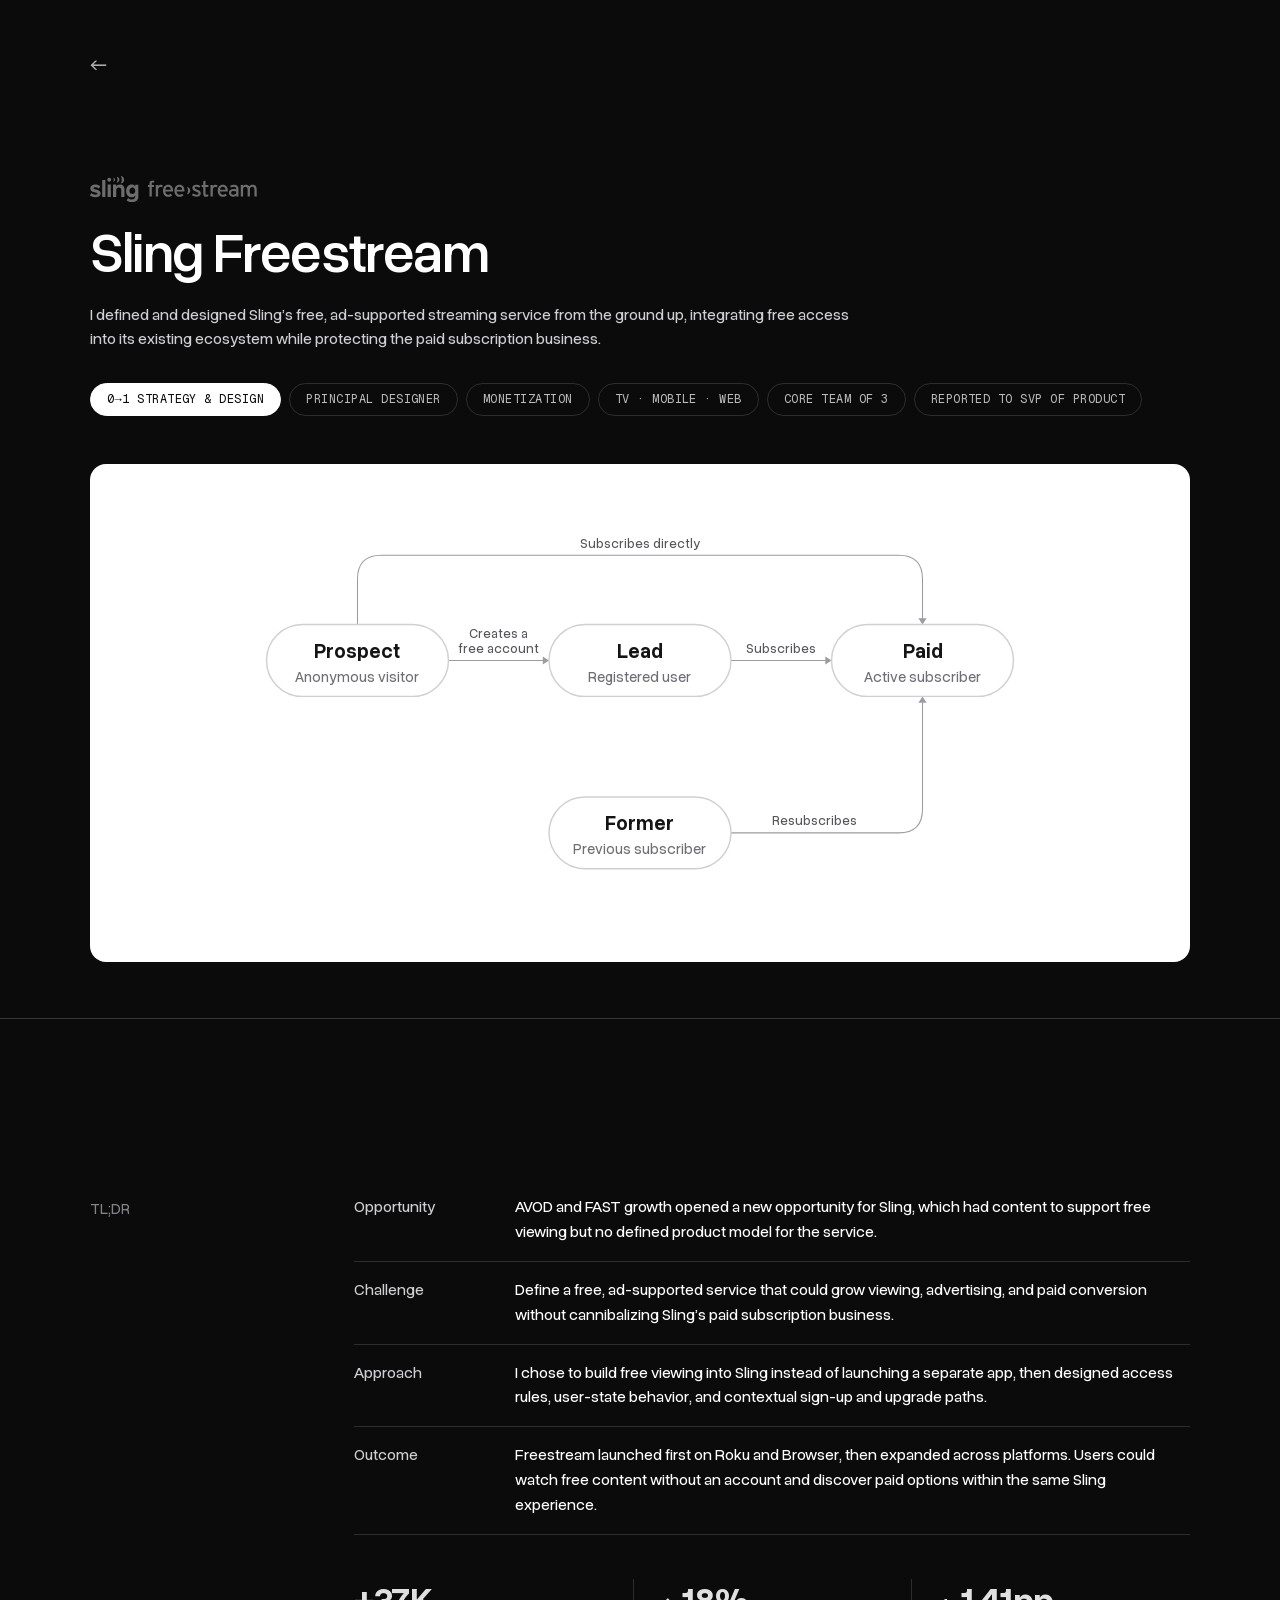
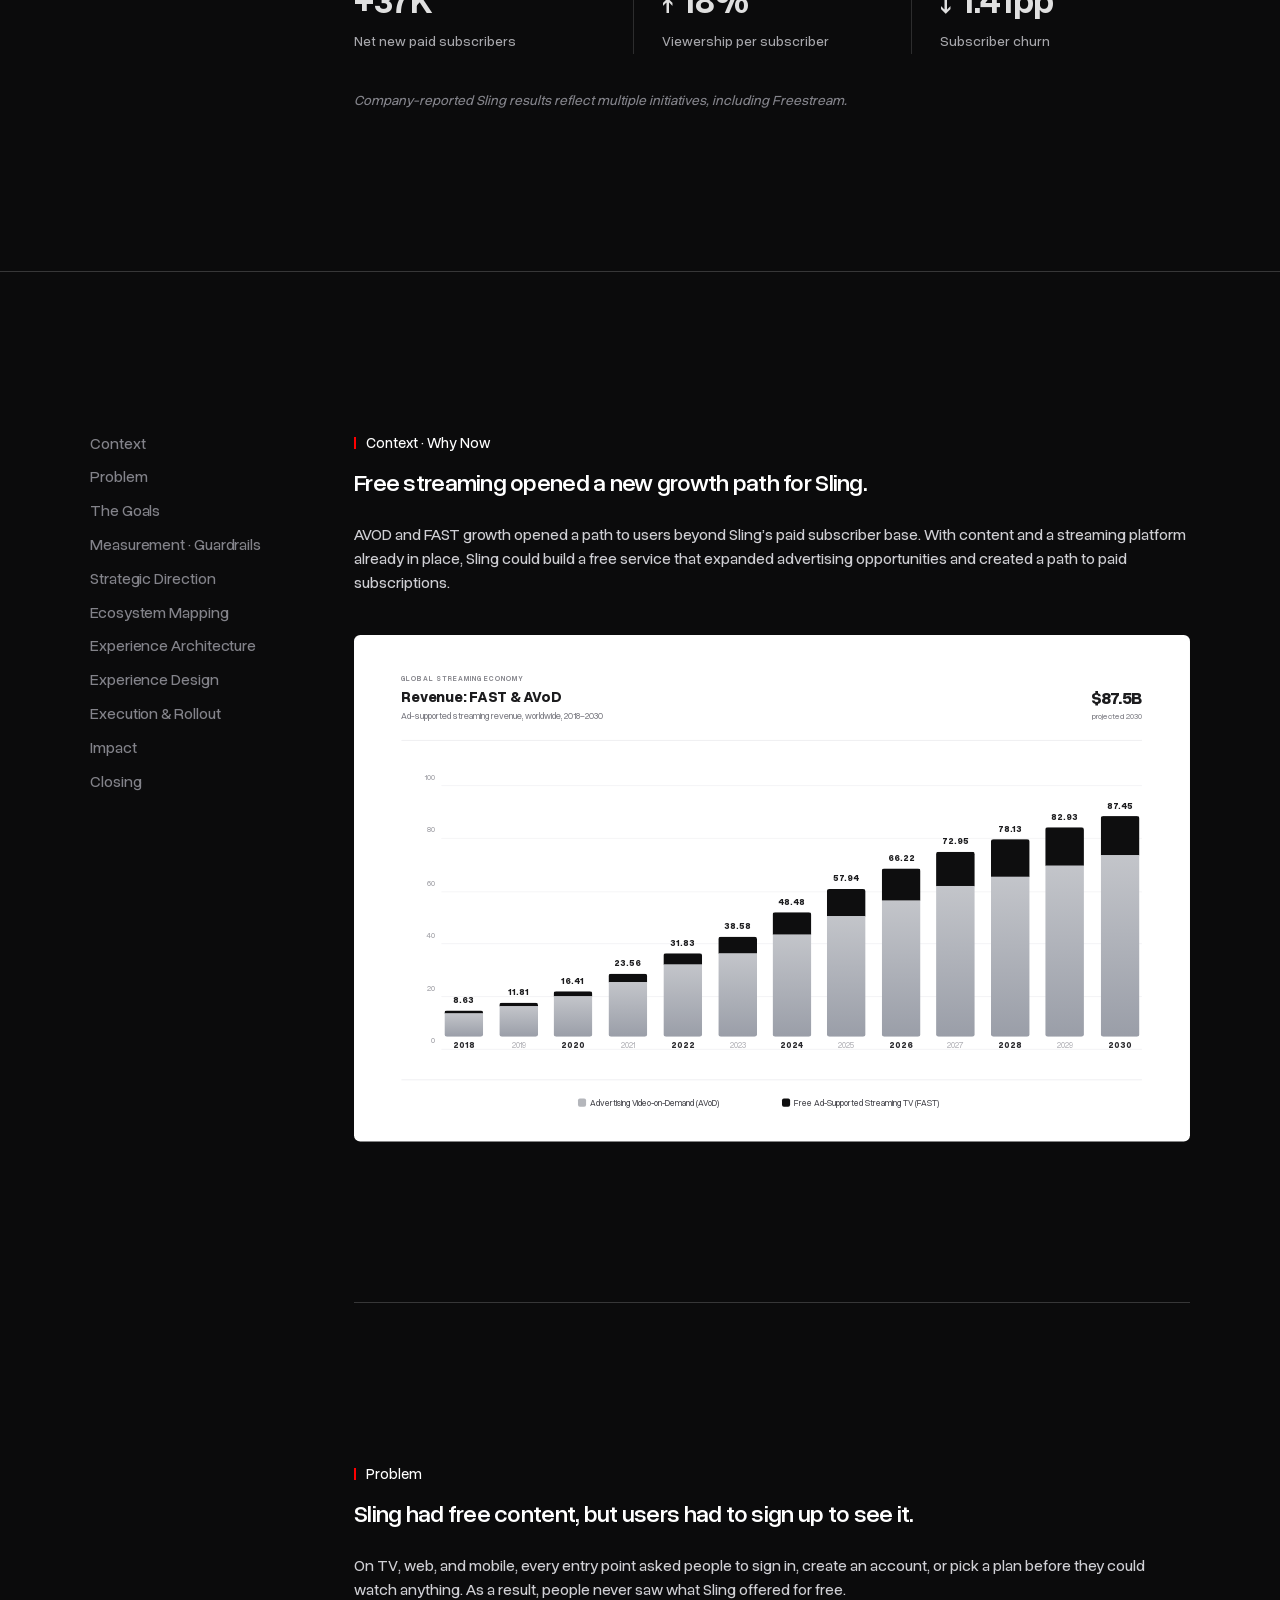
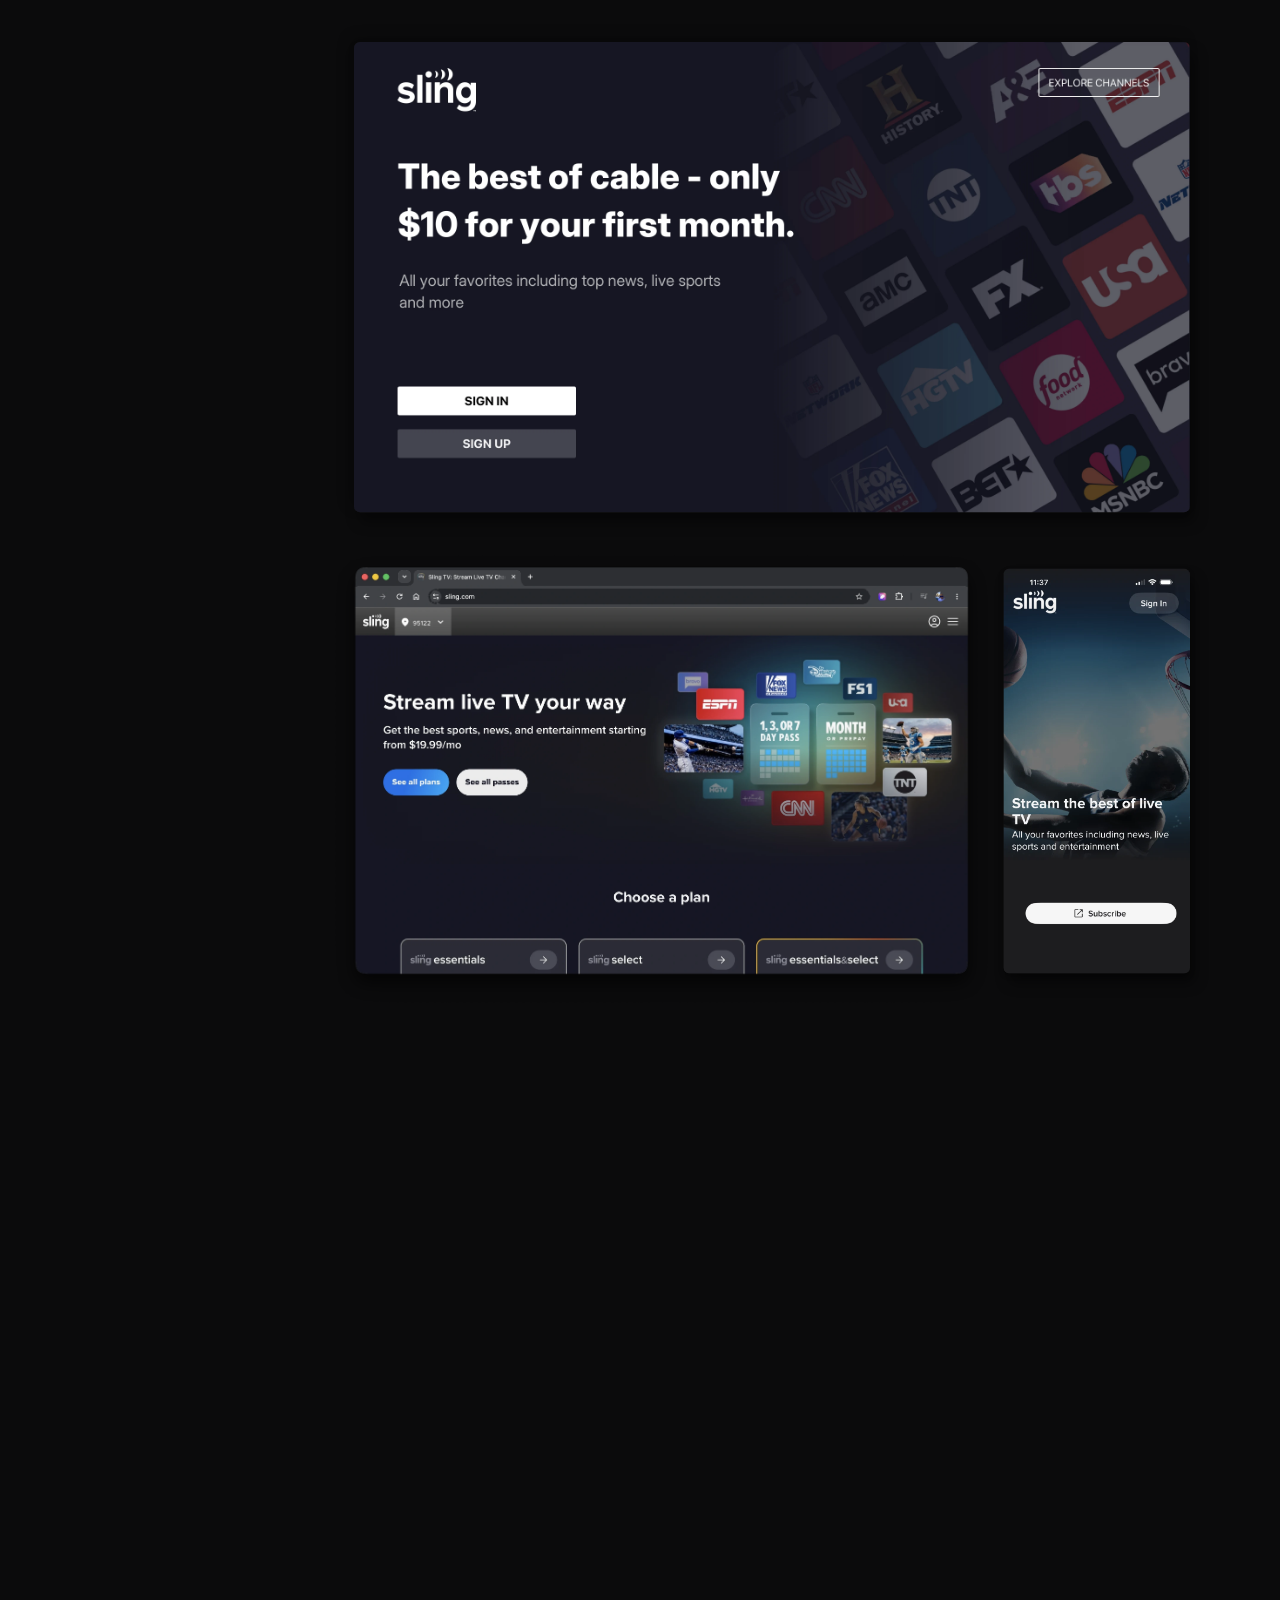
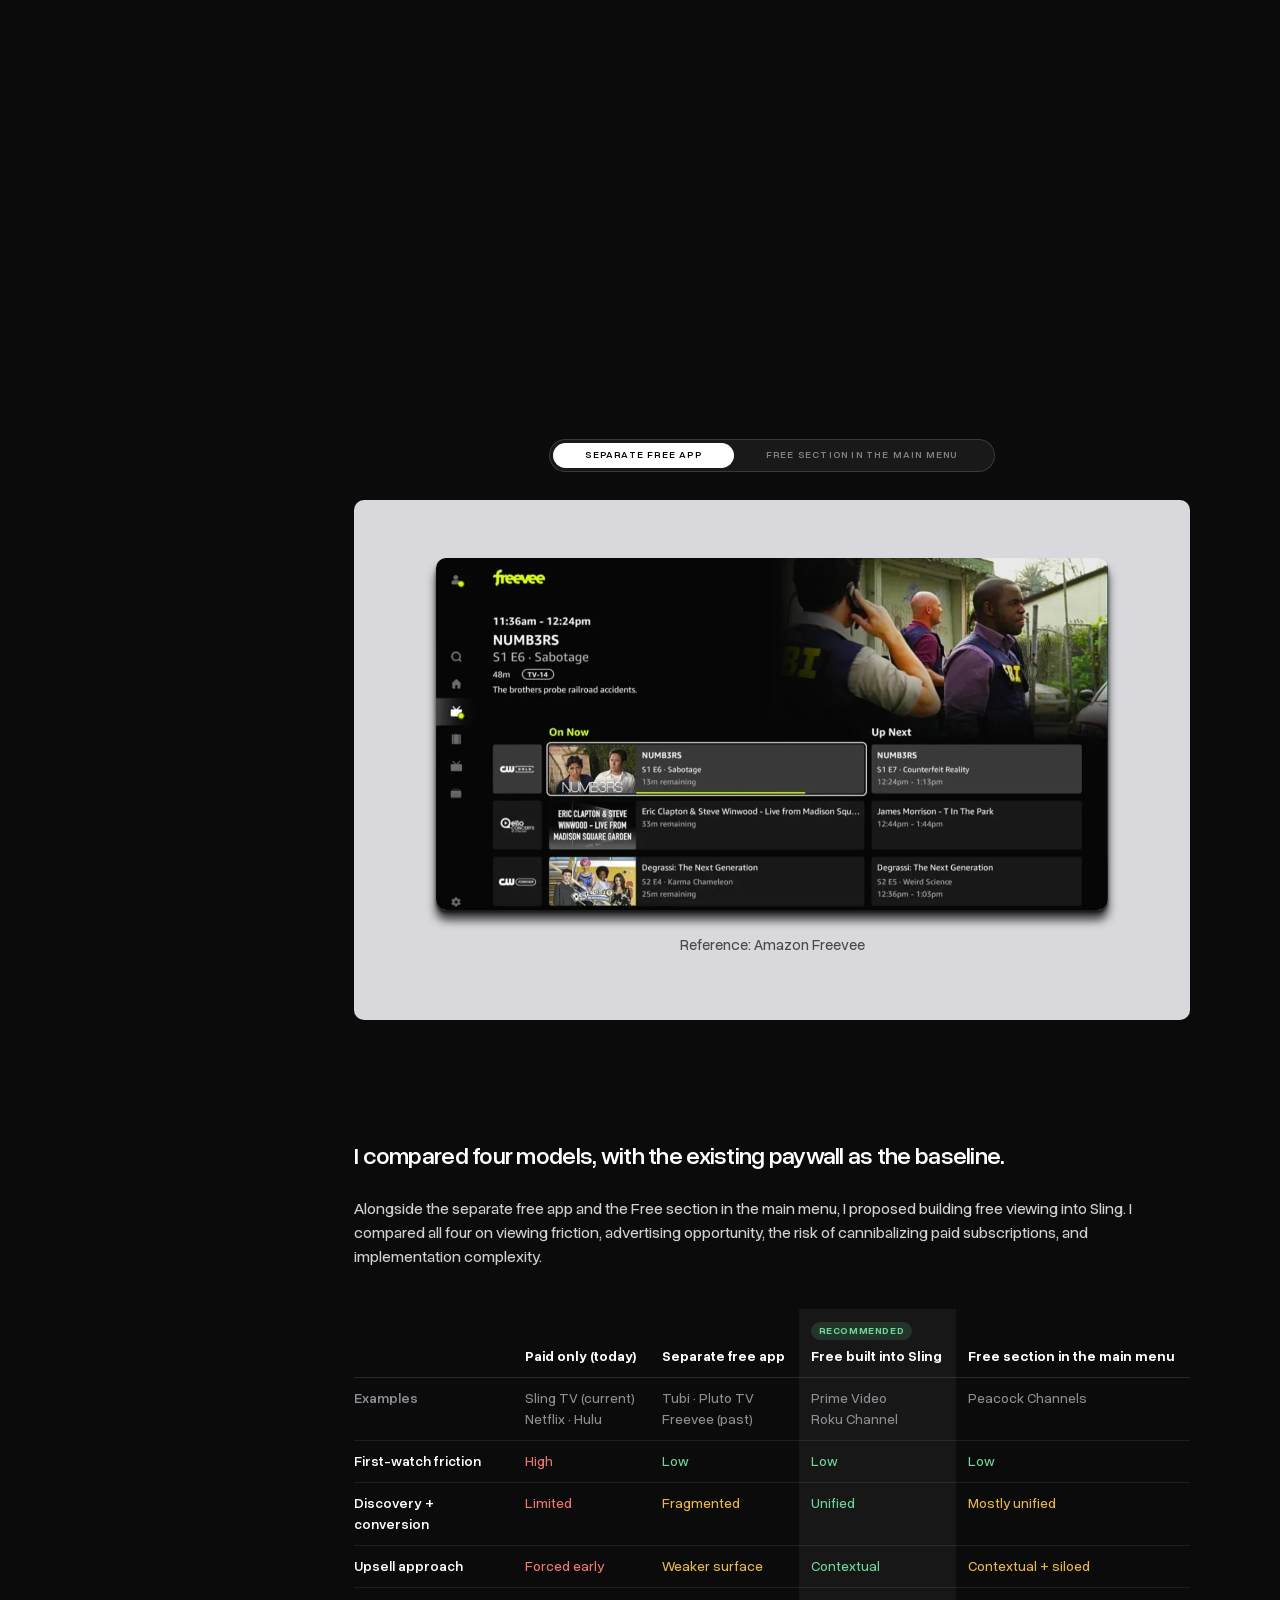
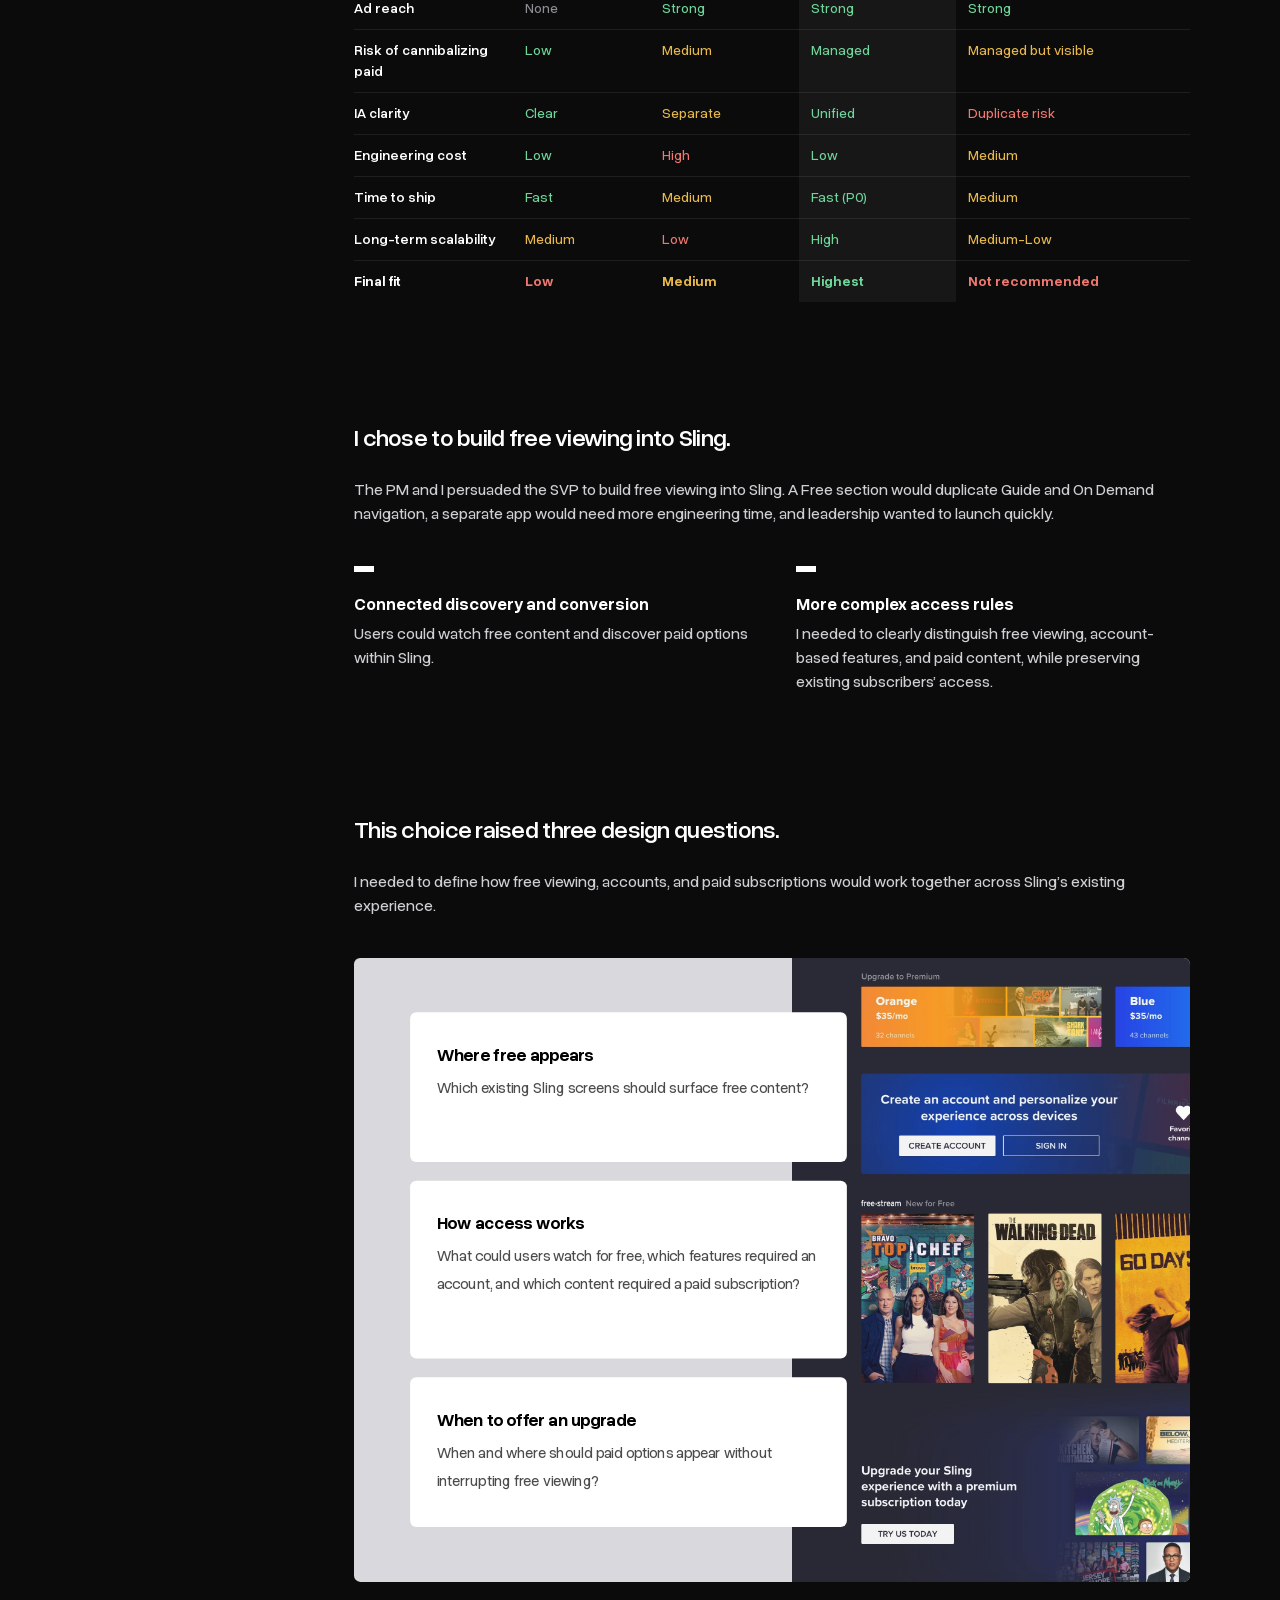
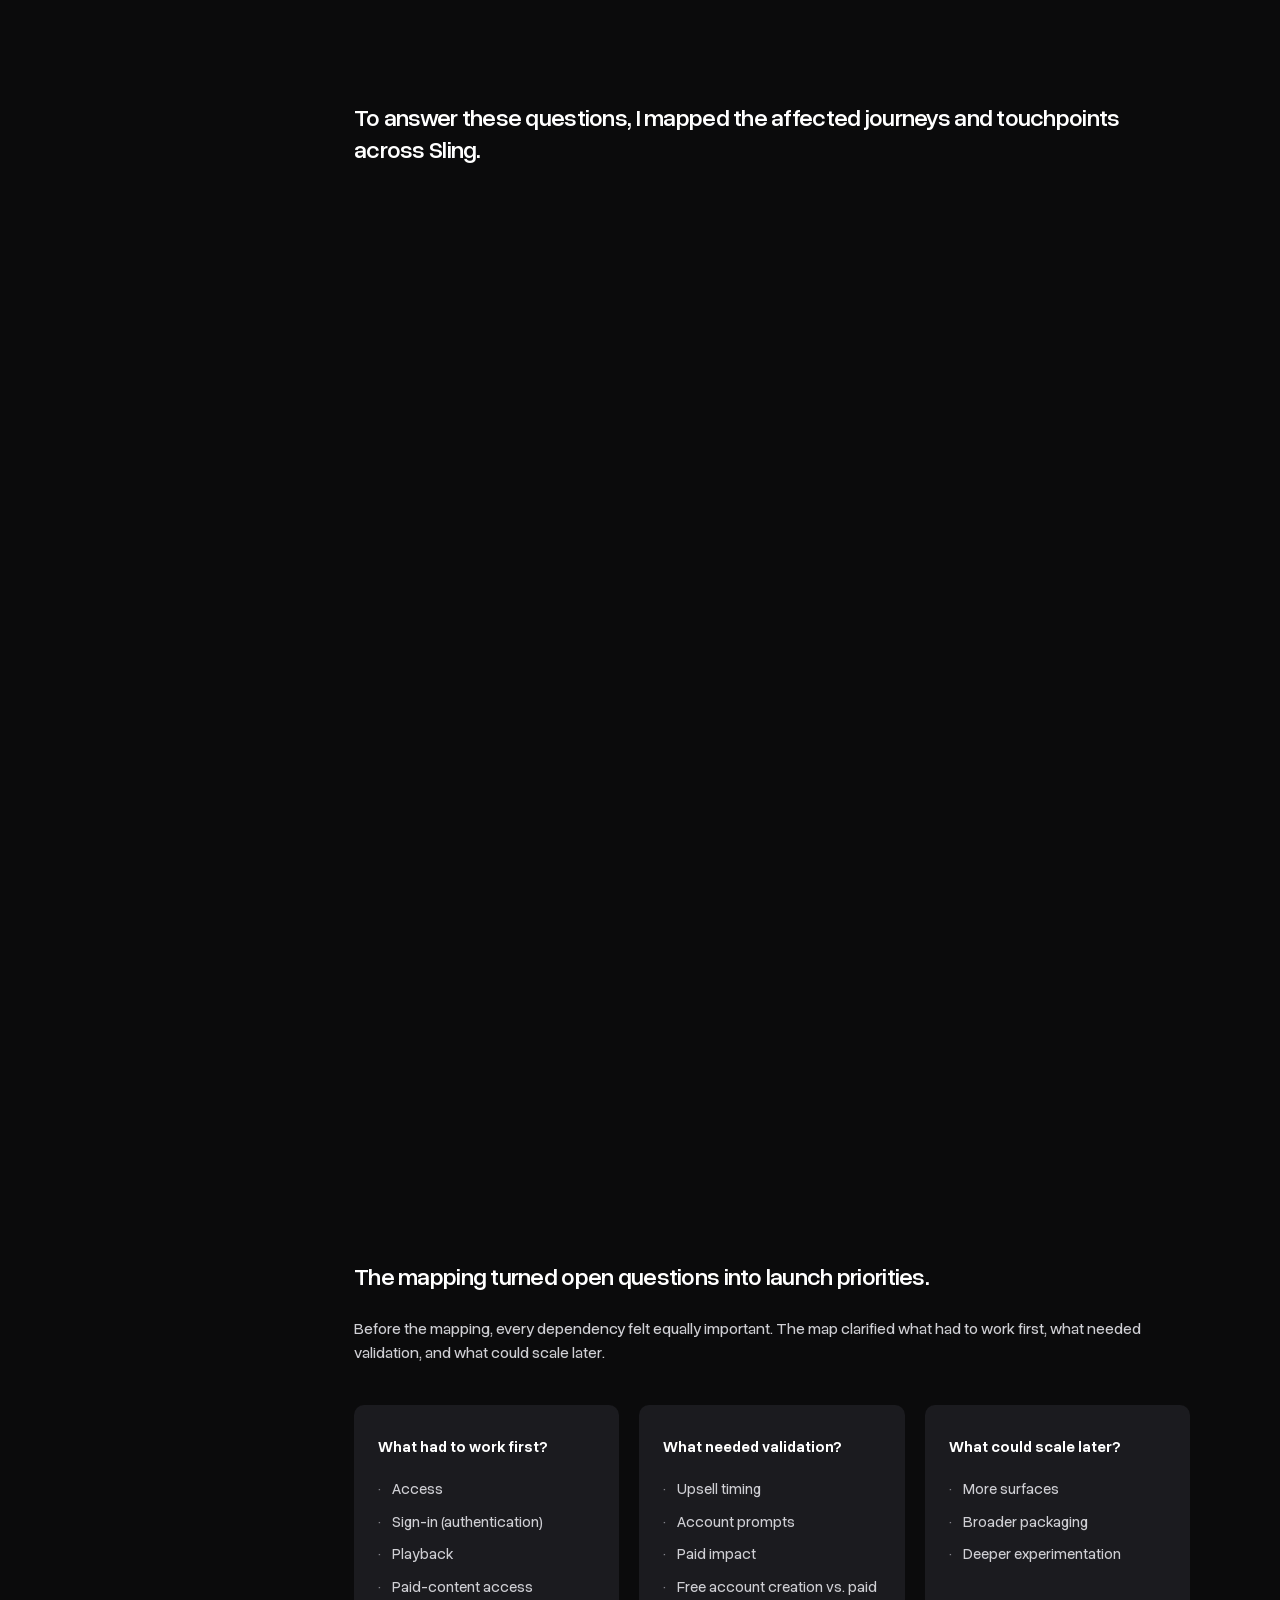
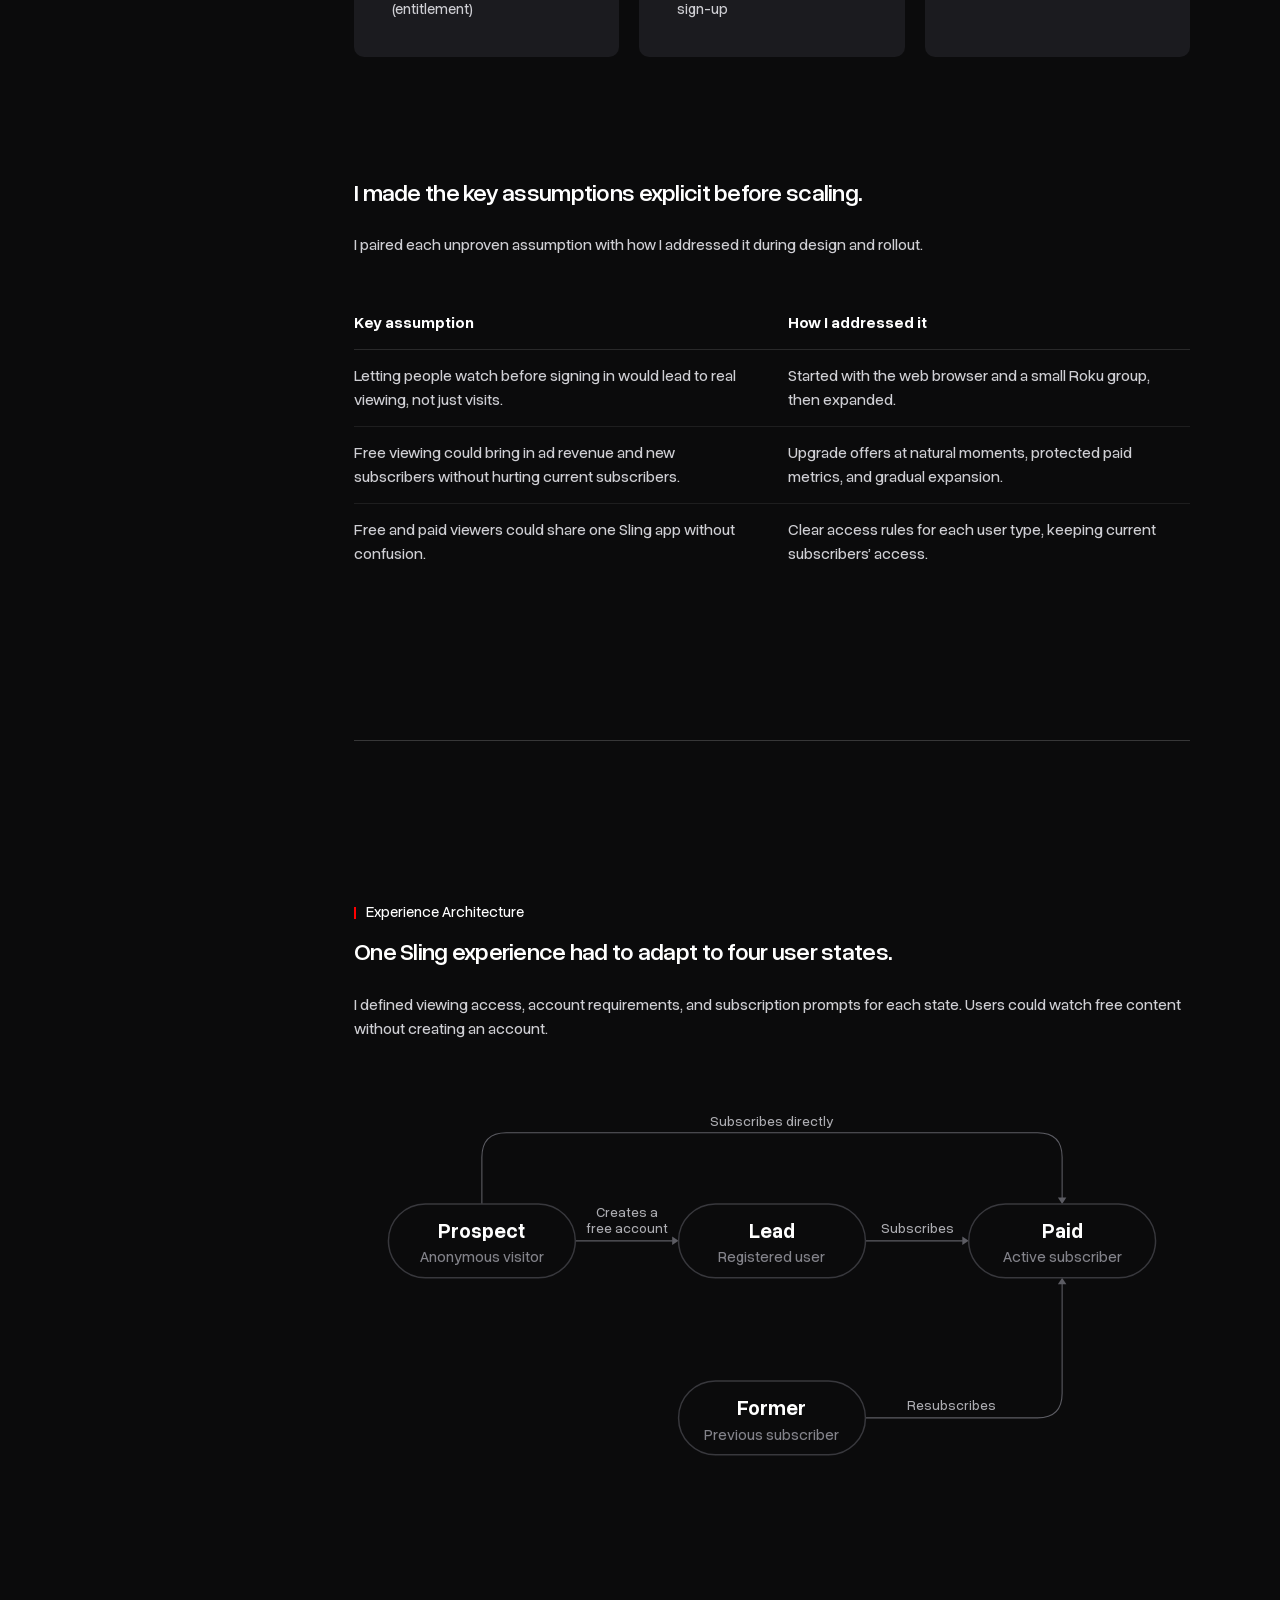
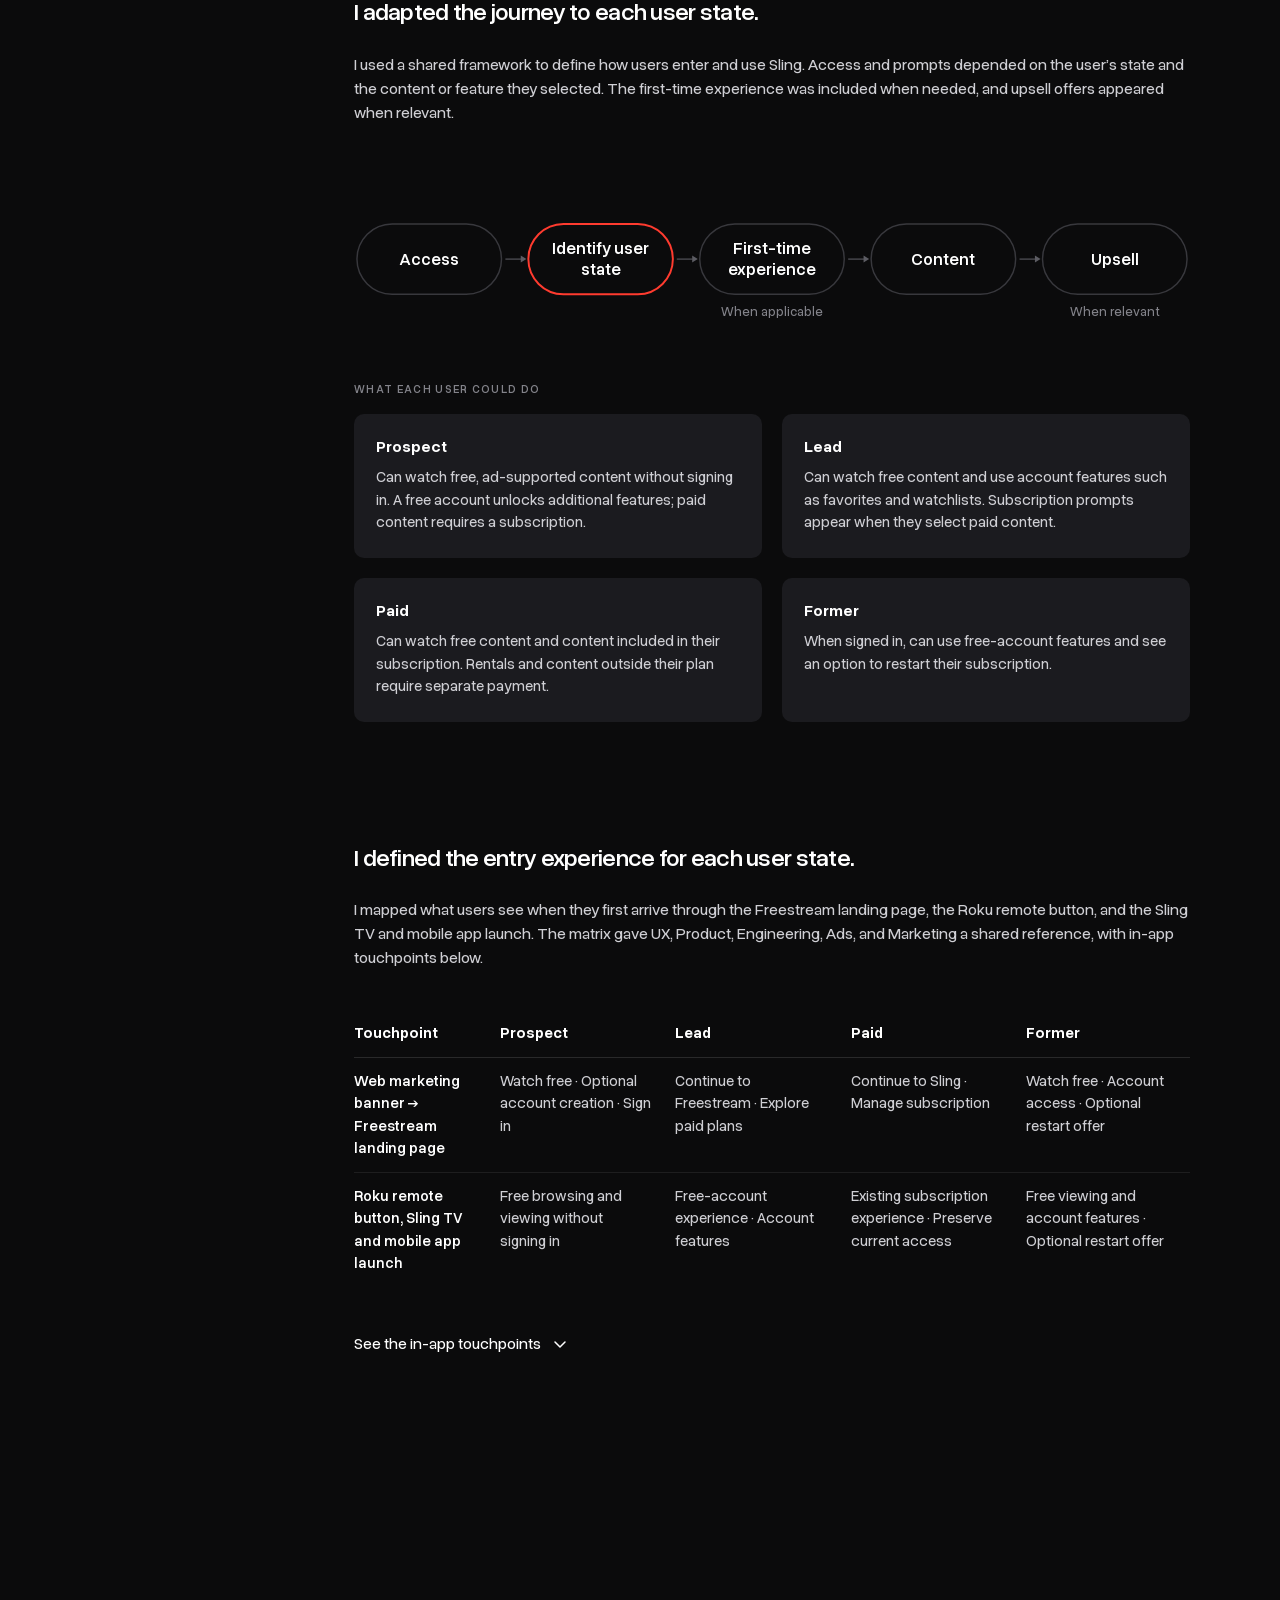
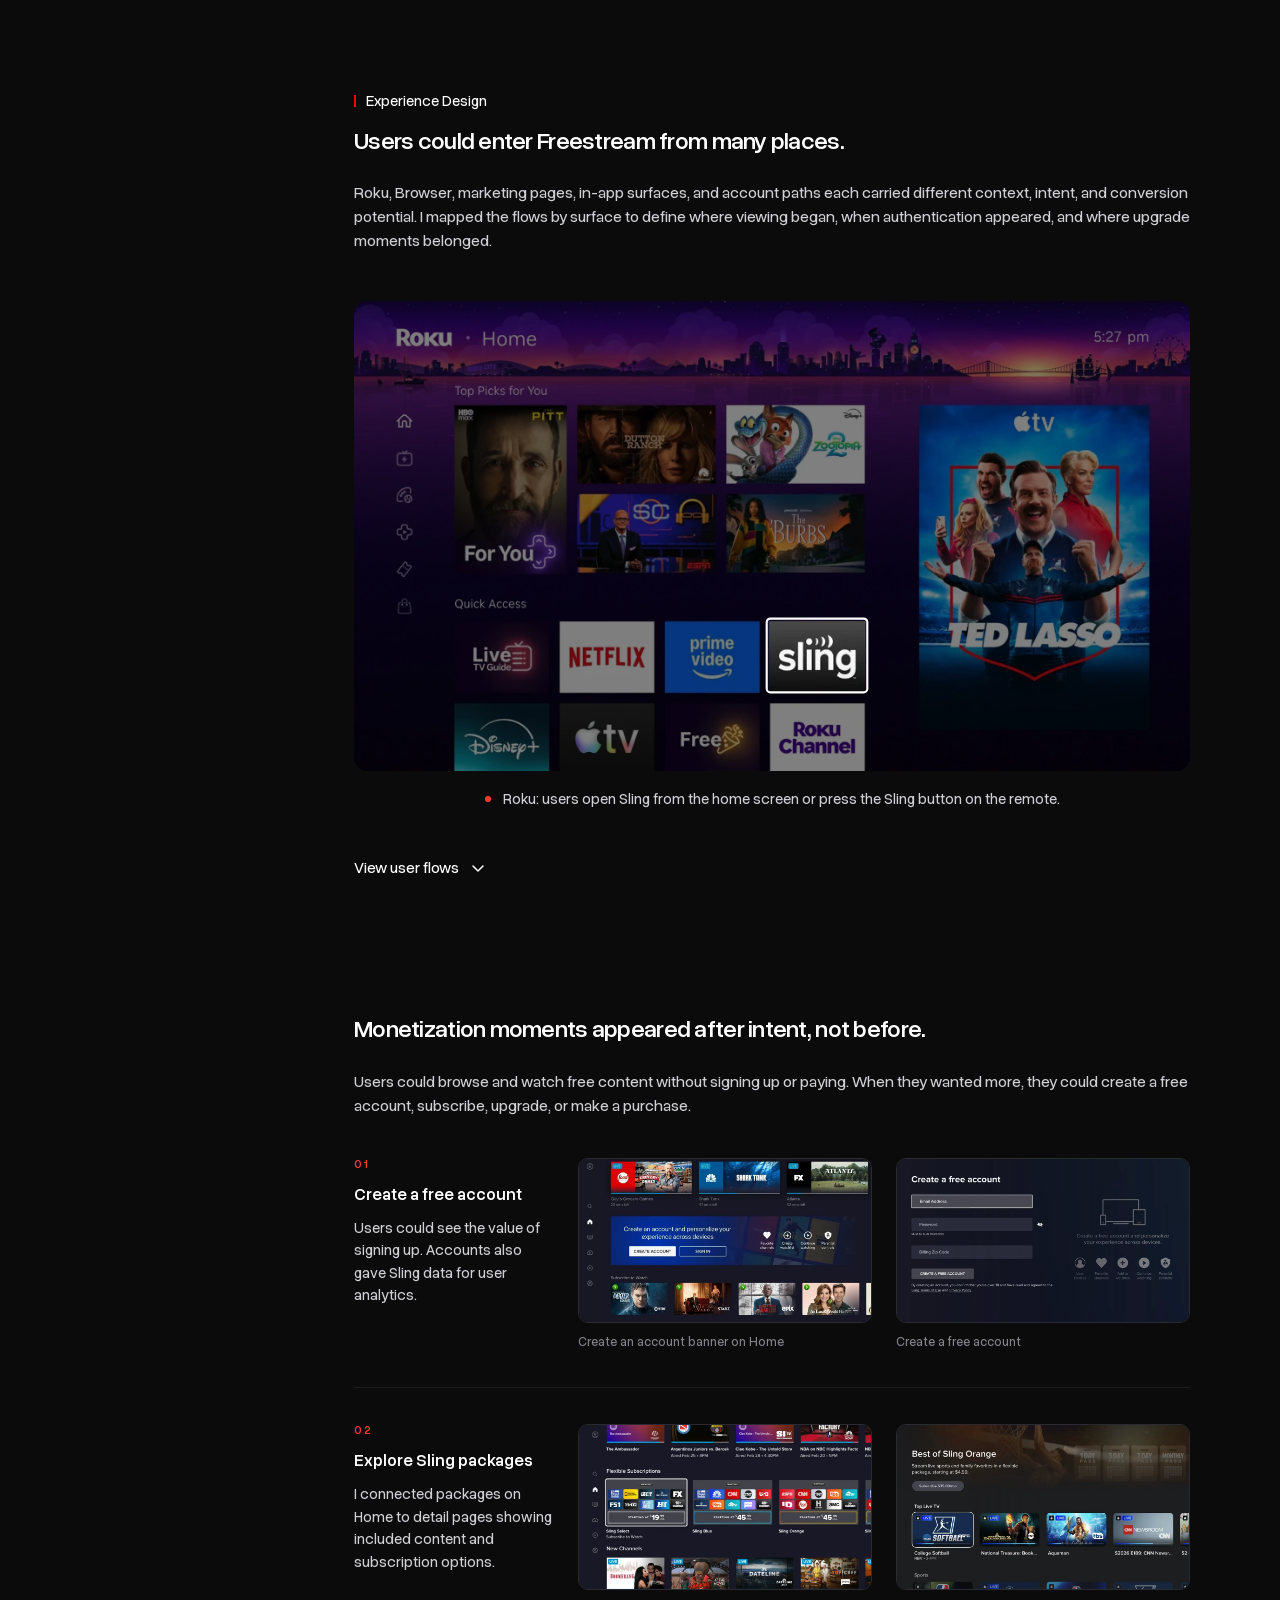
==== commit da901055: "Freestream: plain-language key assumptions table Co-Authored-By: Claude Sonnet 5.5 <noreply@anthropi" ====
--- a/projects/freestream/index.html
+++ b/projects/freestream/index.html
@@ -394,9 +394,9 @@
 <table>
 <thead><tr><th>Key assumption</th><th>How I addressed it</th></tr></thead>
 <tbody>
-<tr><td>Opening access before sign-in would lead to meaningful viewing, not just initial traffic.</td><td>Direct Browser entry and a limited Roku rollout, expanded after reviewing real viewing.</td></tr>
-<tr><td>Free viewing could create advertising and paid-conversion value without weakening subscriptions.</td><td>Contextual upgrade prompts, guardrails to protect paid, and a staged rollout.</td></tr>
-<tr><td>Free and paid access could coexist in one Sling experience across user states.</td><td>User-state access rules that preserved existing subscribers’ access.</td></tr>
+<tr><td>Letting people watch before signing in would lead to real viewing, not just visits.</td><td>Started with the web browser and a small Roku group, then expanded.</td></tr>
+<tr><td>Free viewing could bring in ad revenue and new subscribers without hurting current subscribers.</td><td>Upgrade offers at natural moments, protected paid metrics, and gradual expansion.</td></tr>
+<tr><td>Free and paid viewers could share one Sling app without confusion.</td><td>Clear access rules for each user type, keeping current subscribers’ access.</td></tr>
 </tbody></table>
 </div>
 <hr data-y="23502">
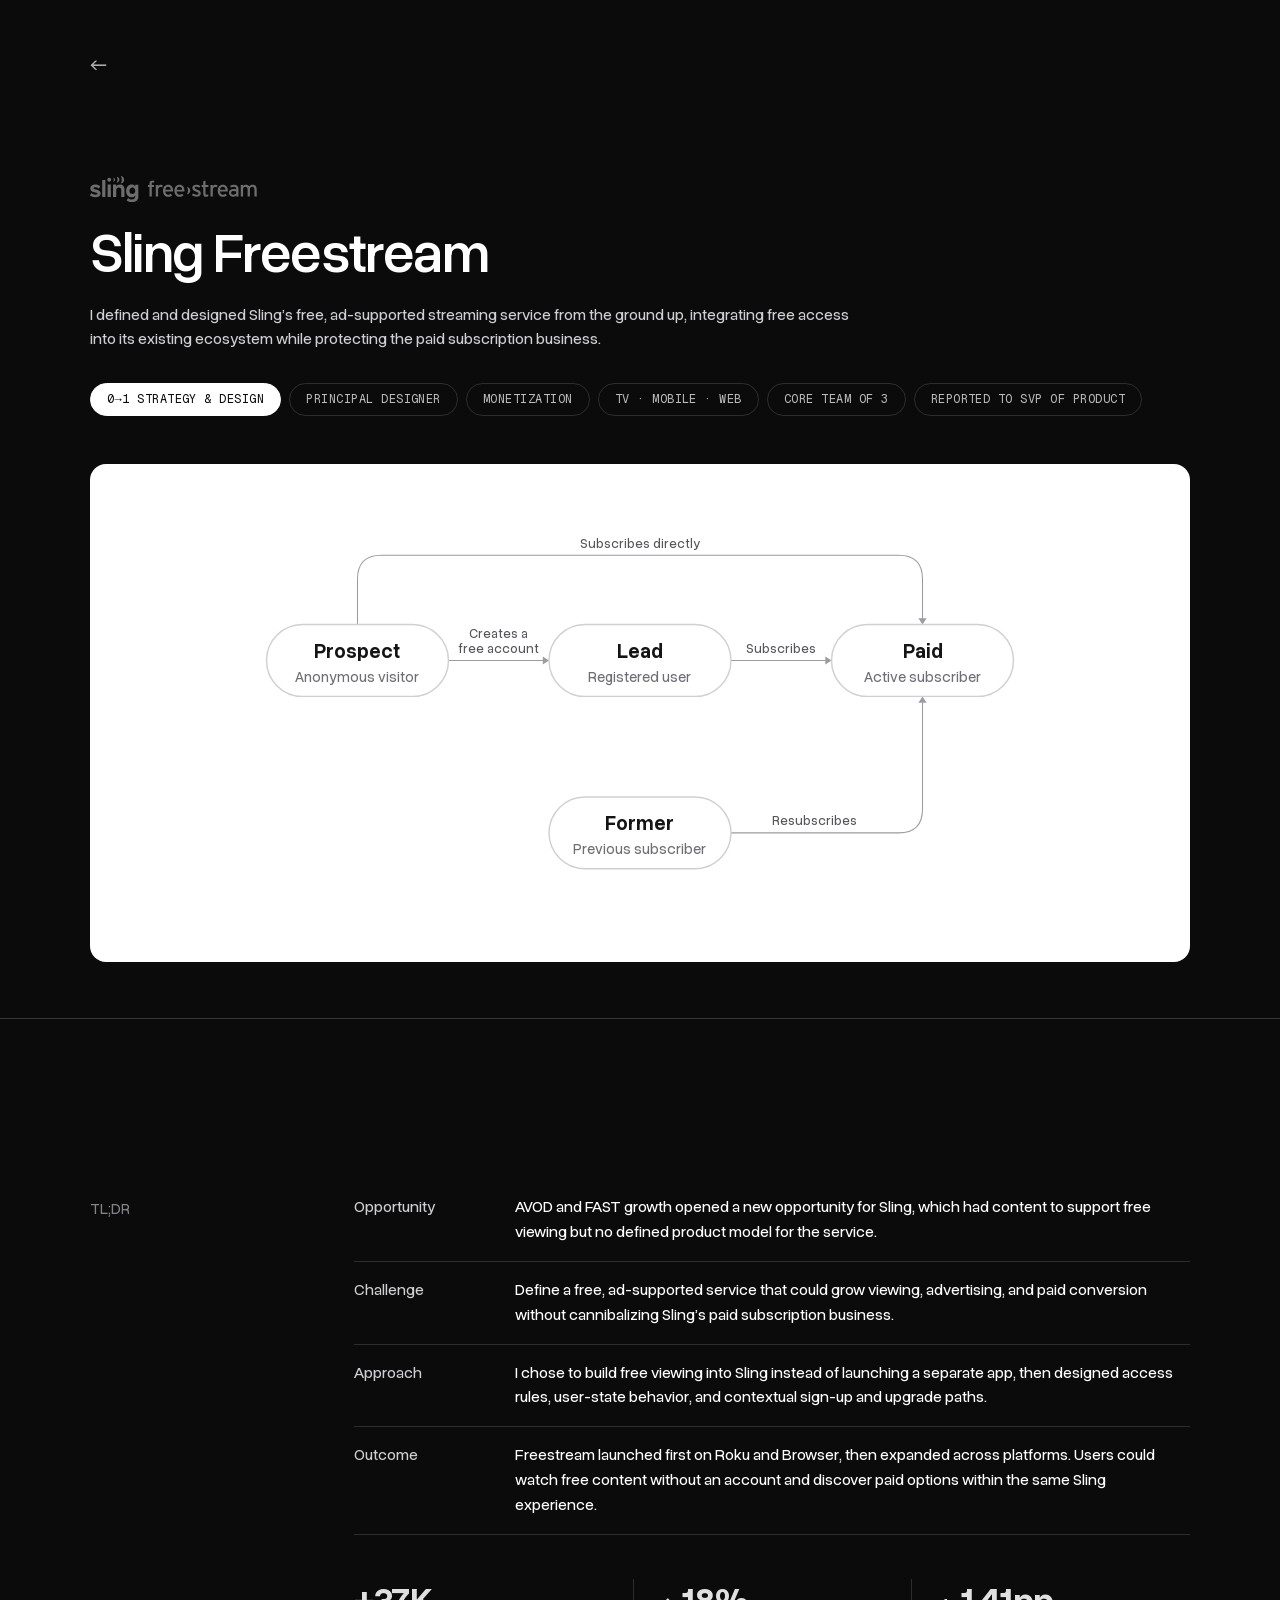
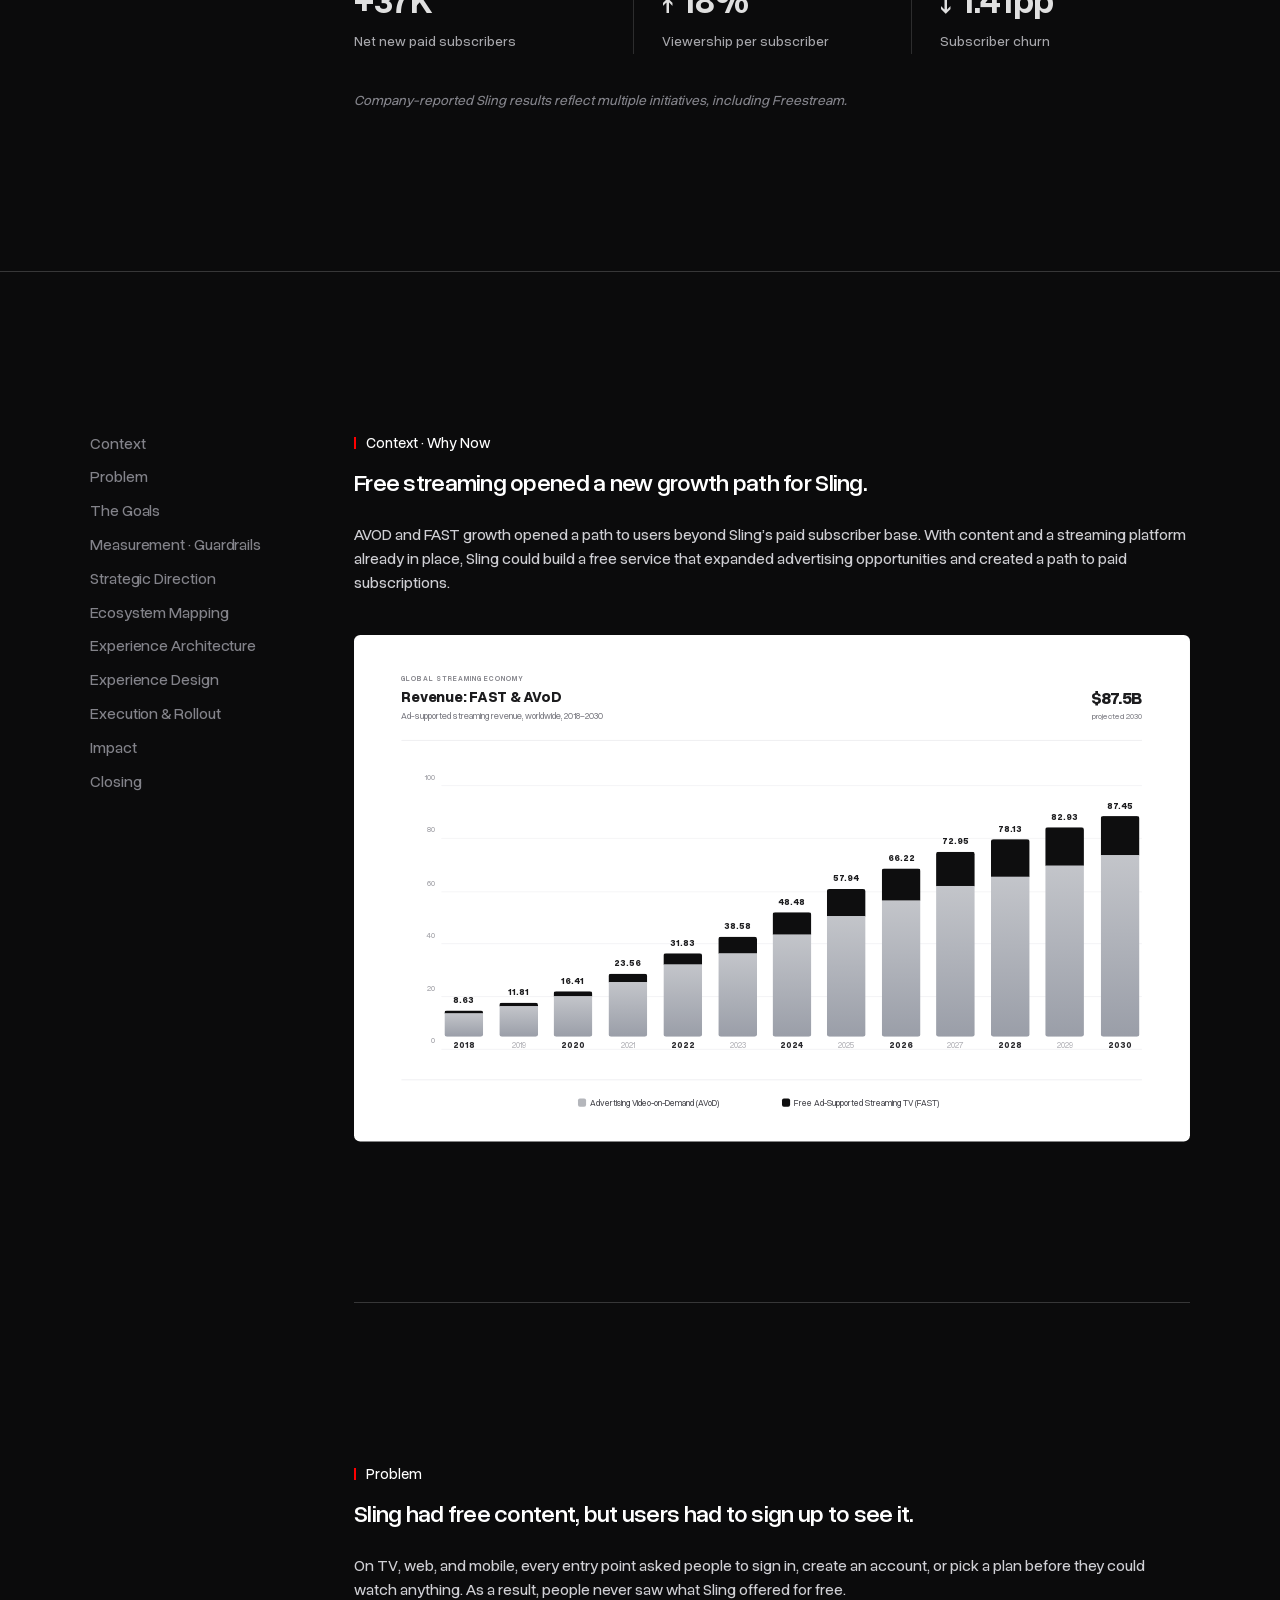
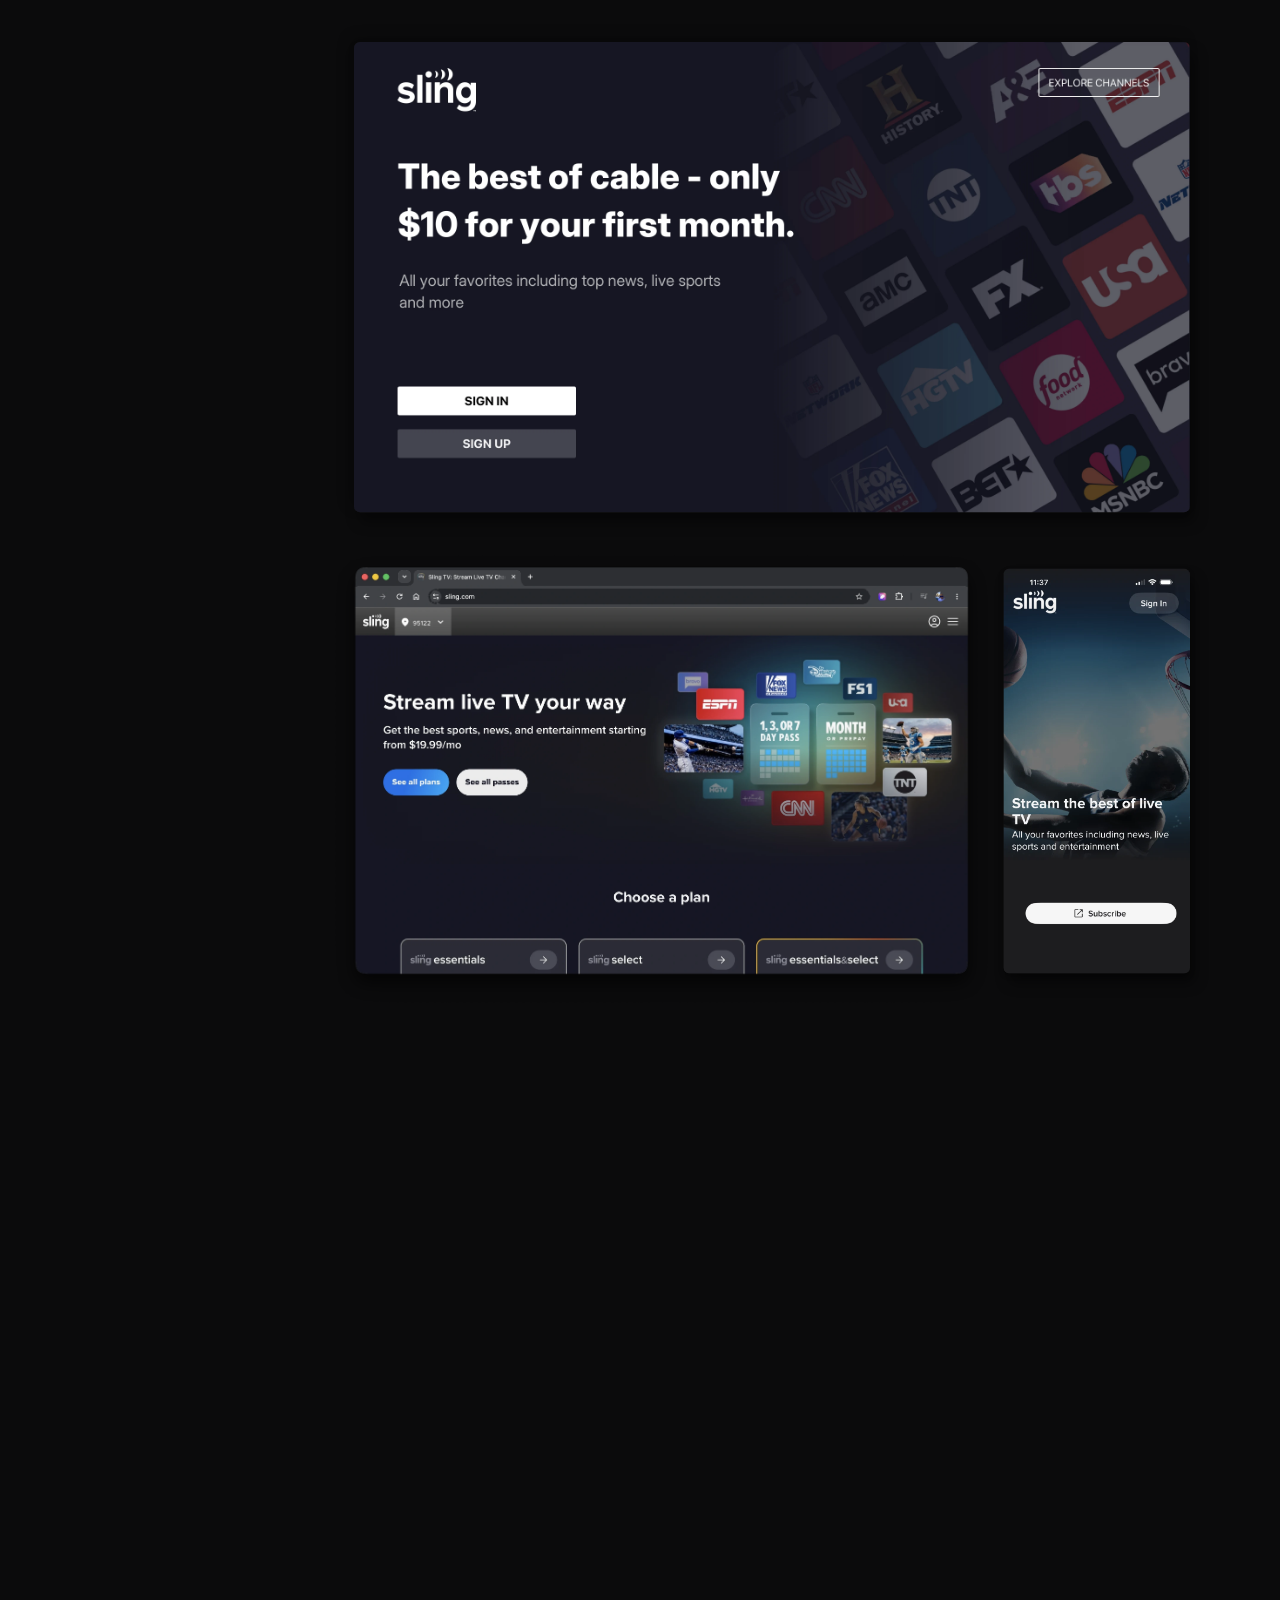
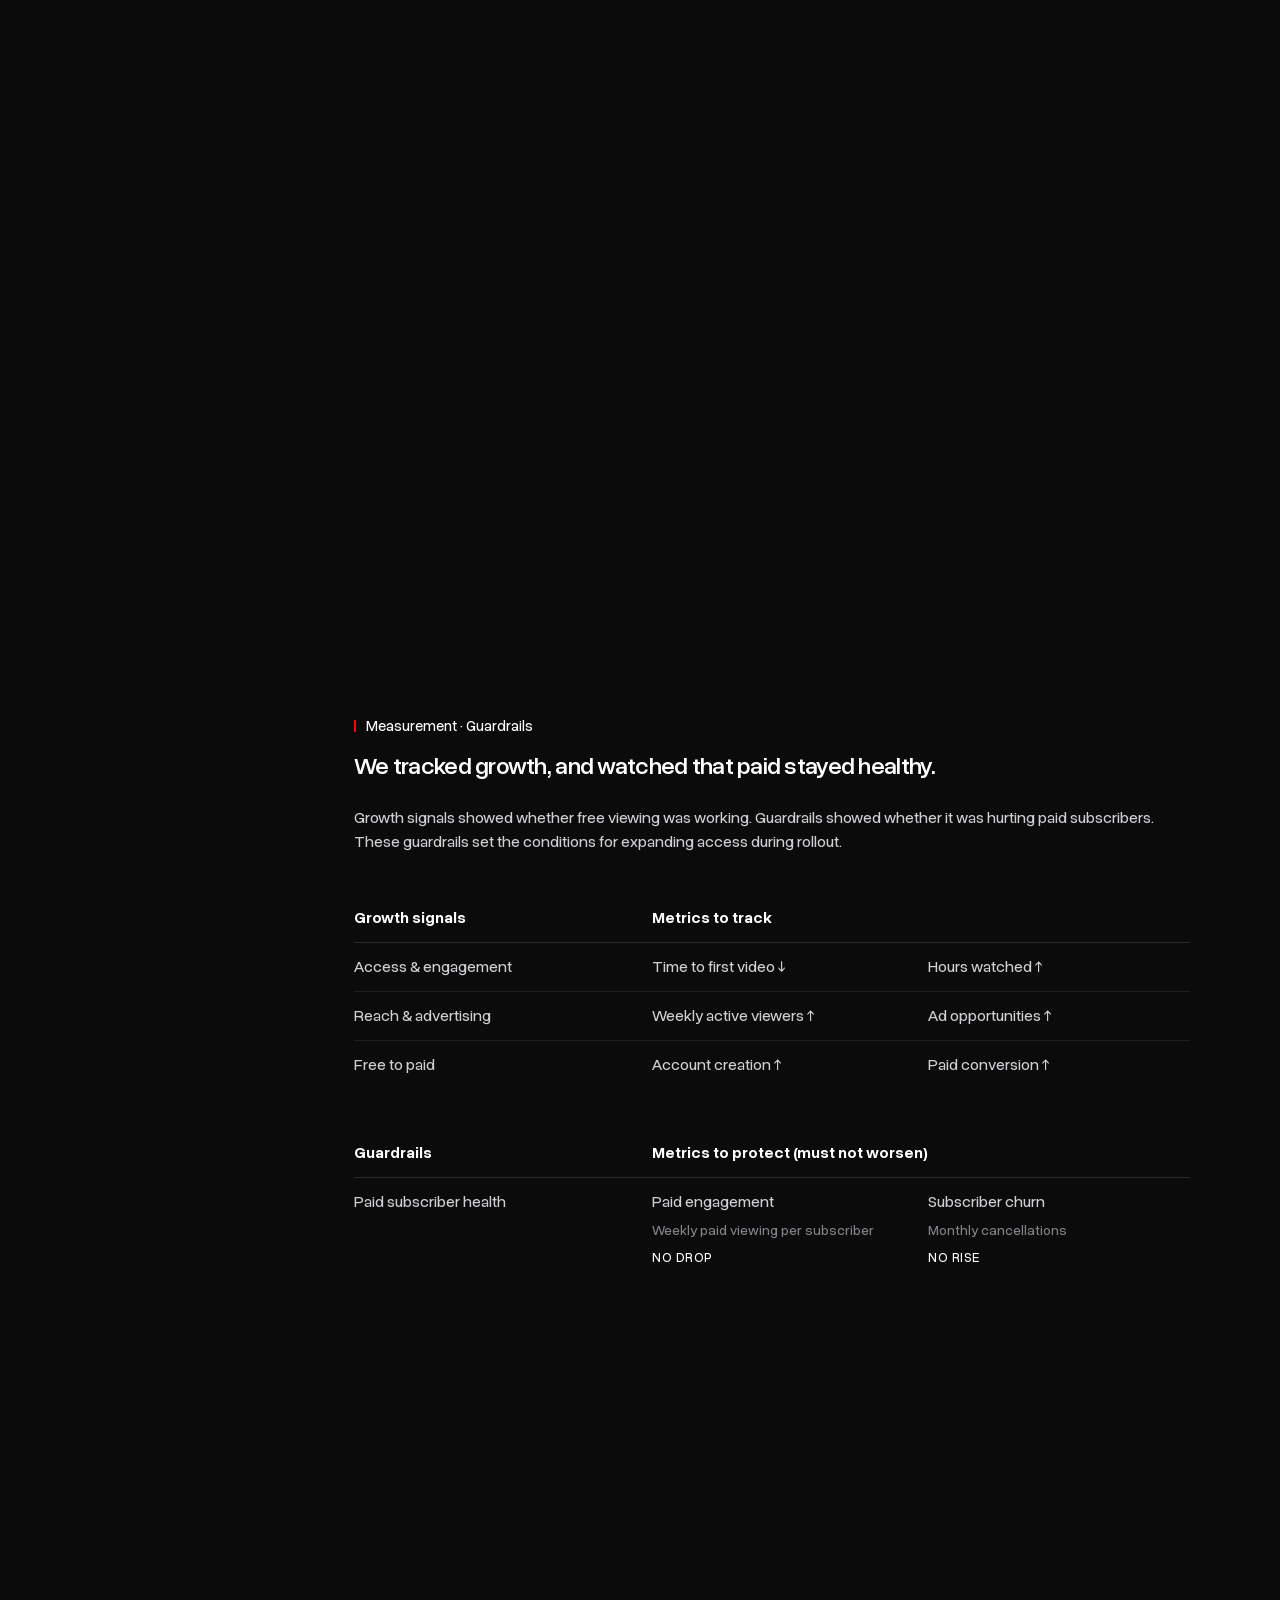
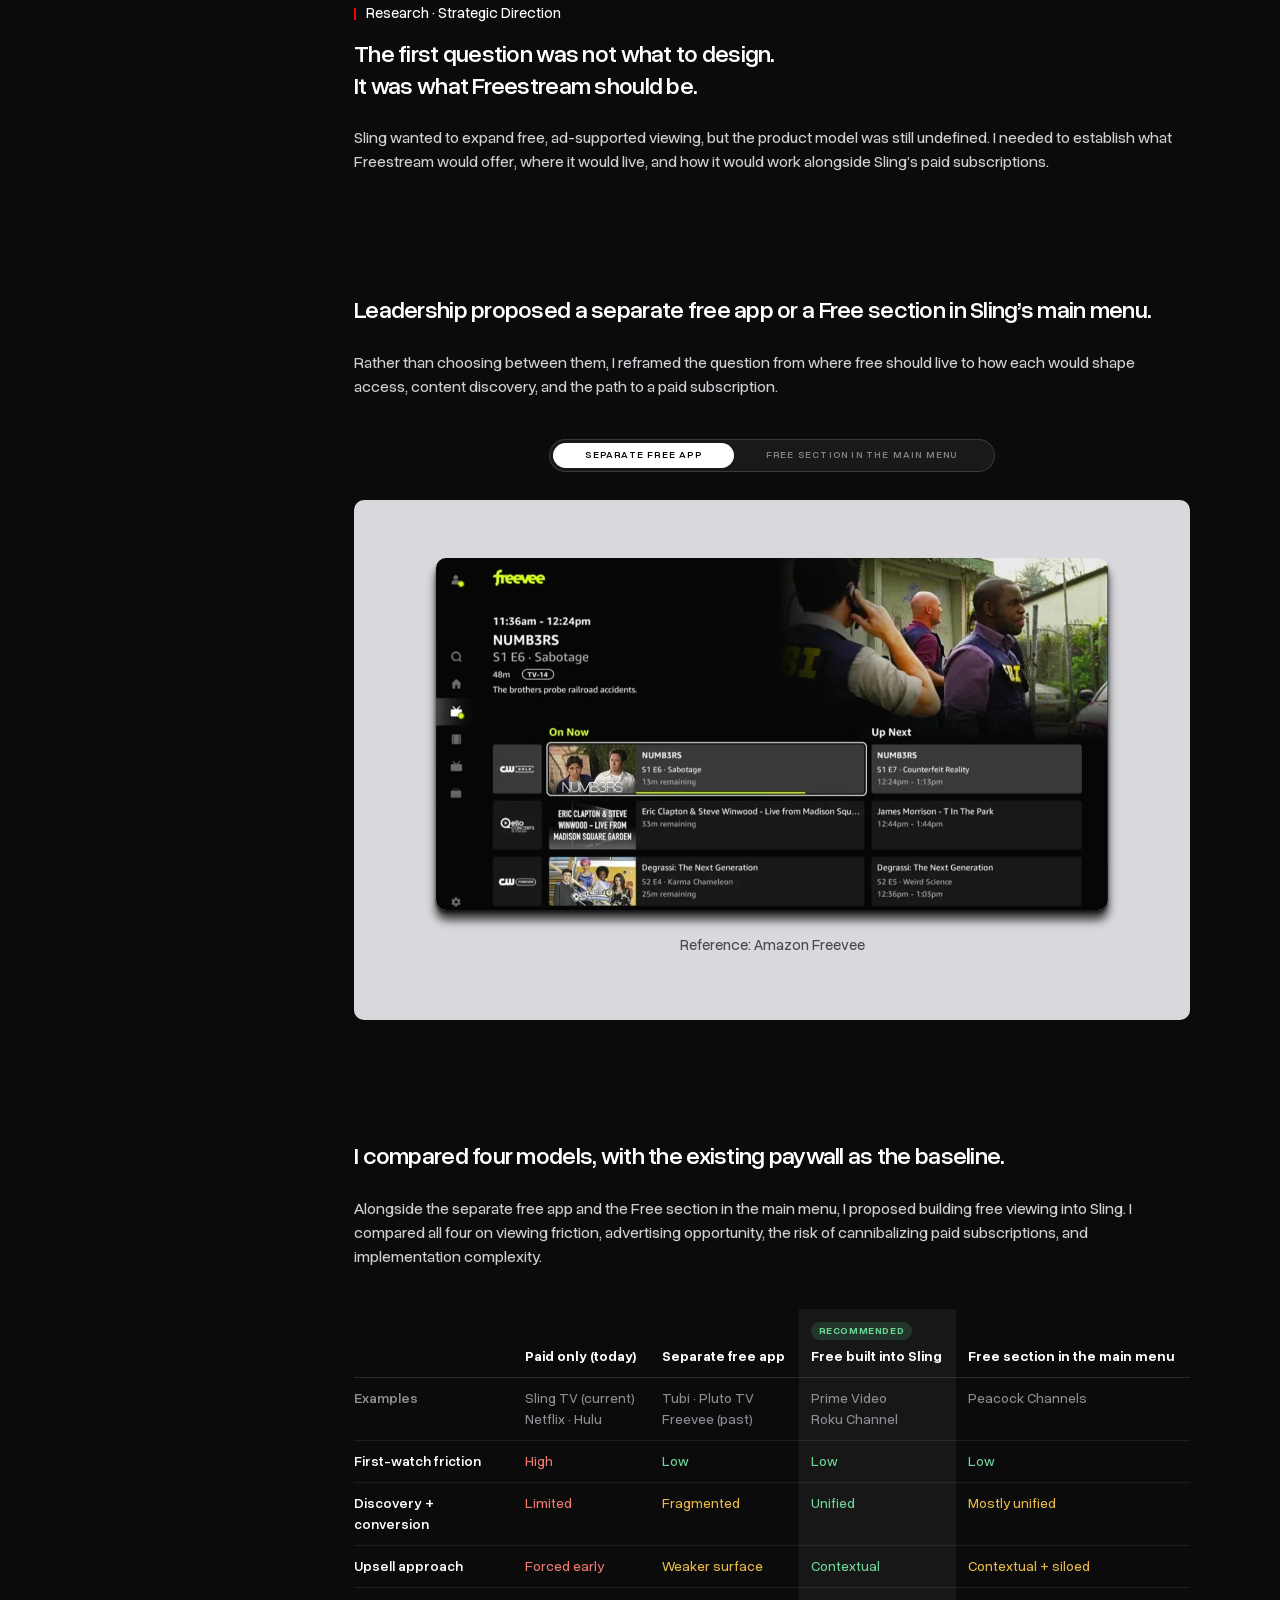
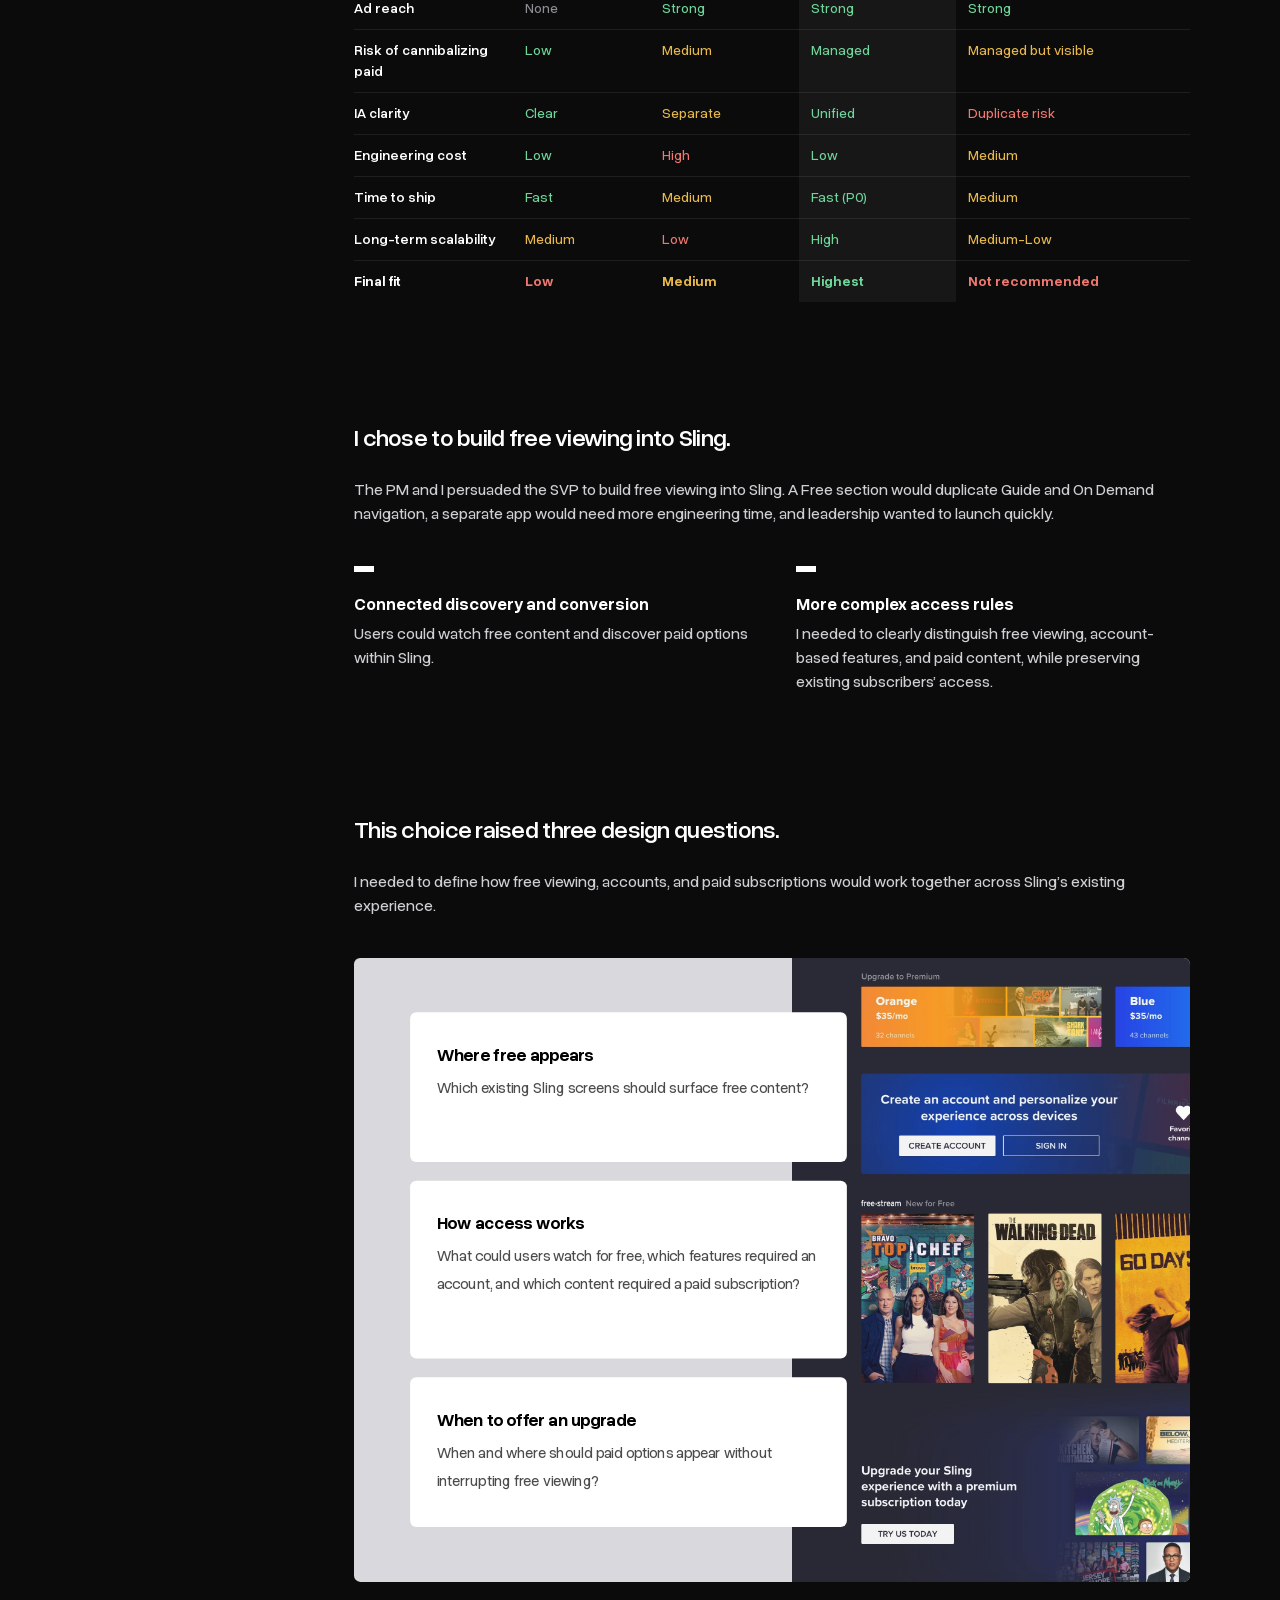
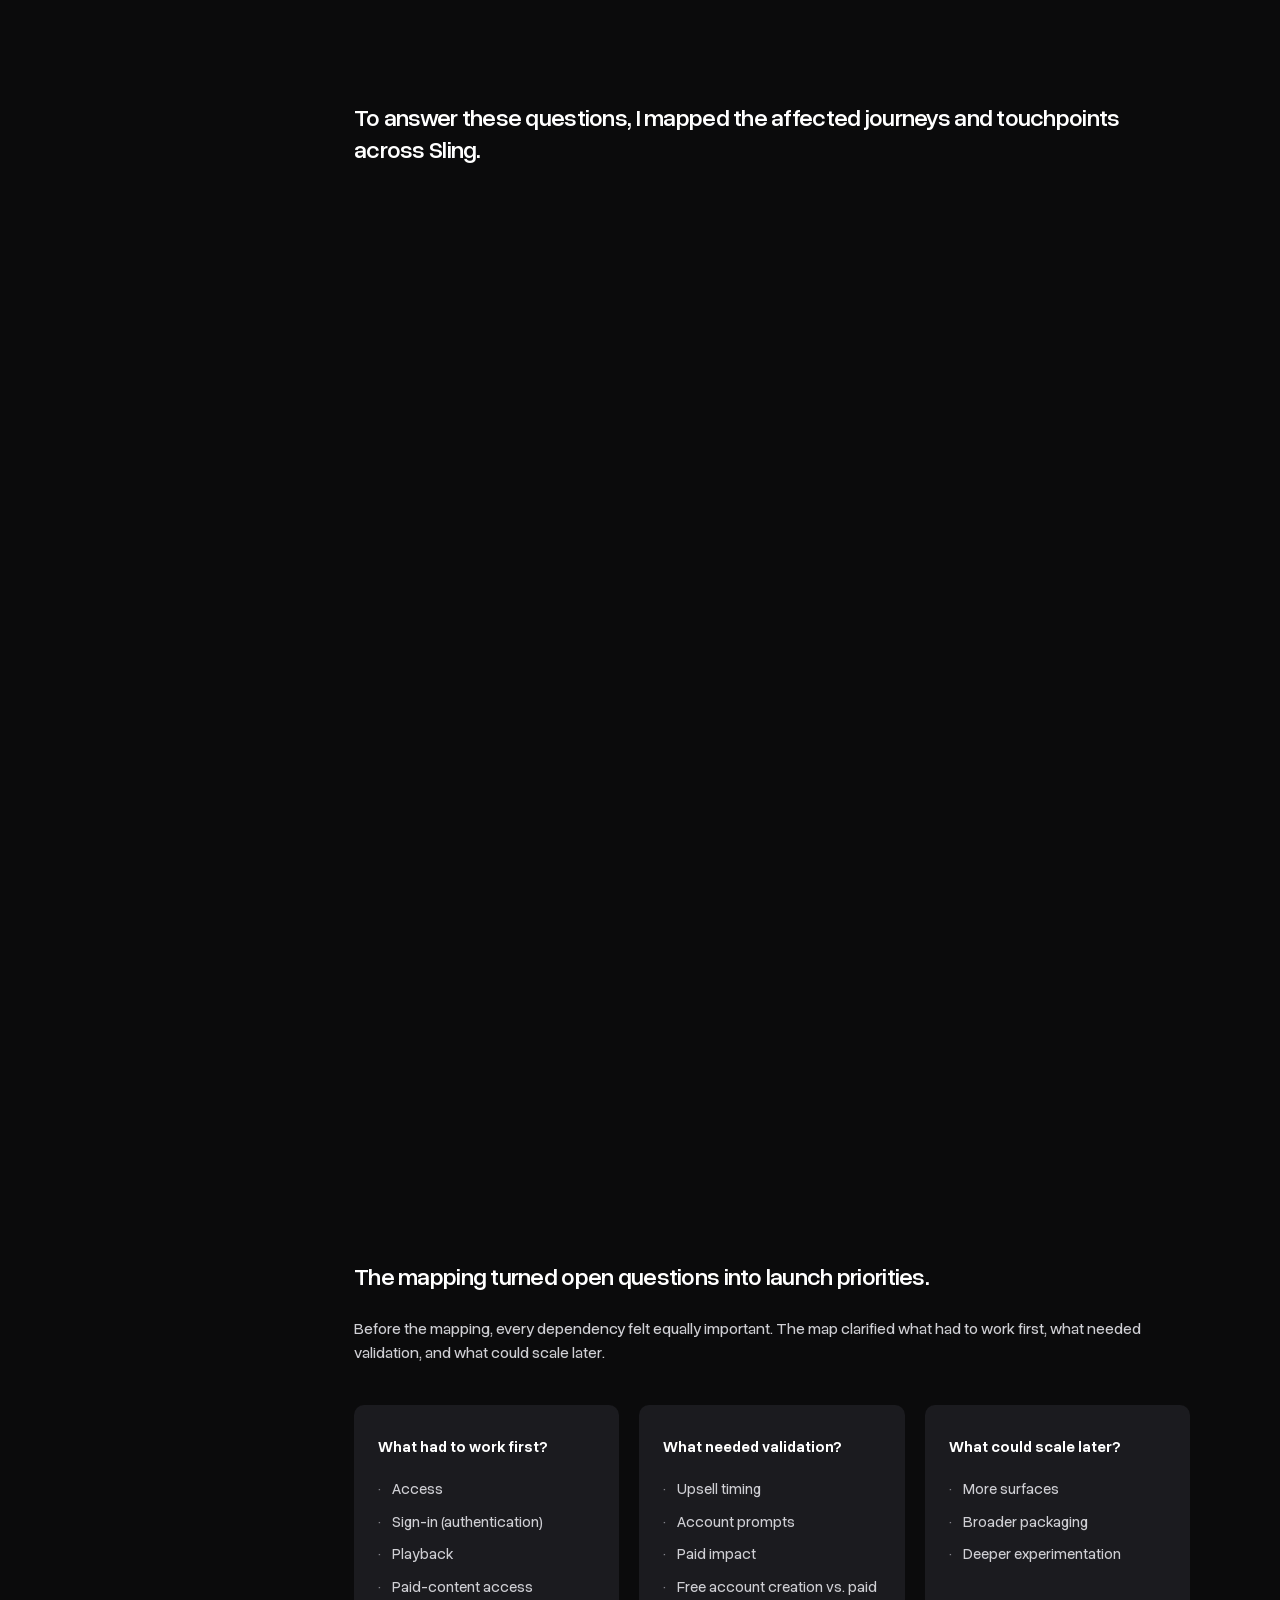
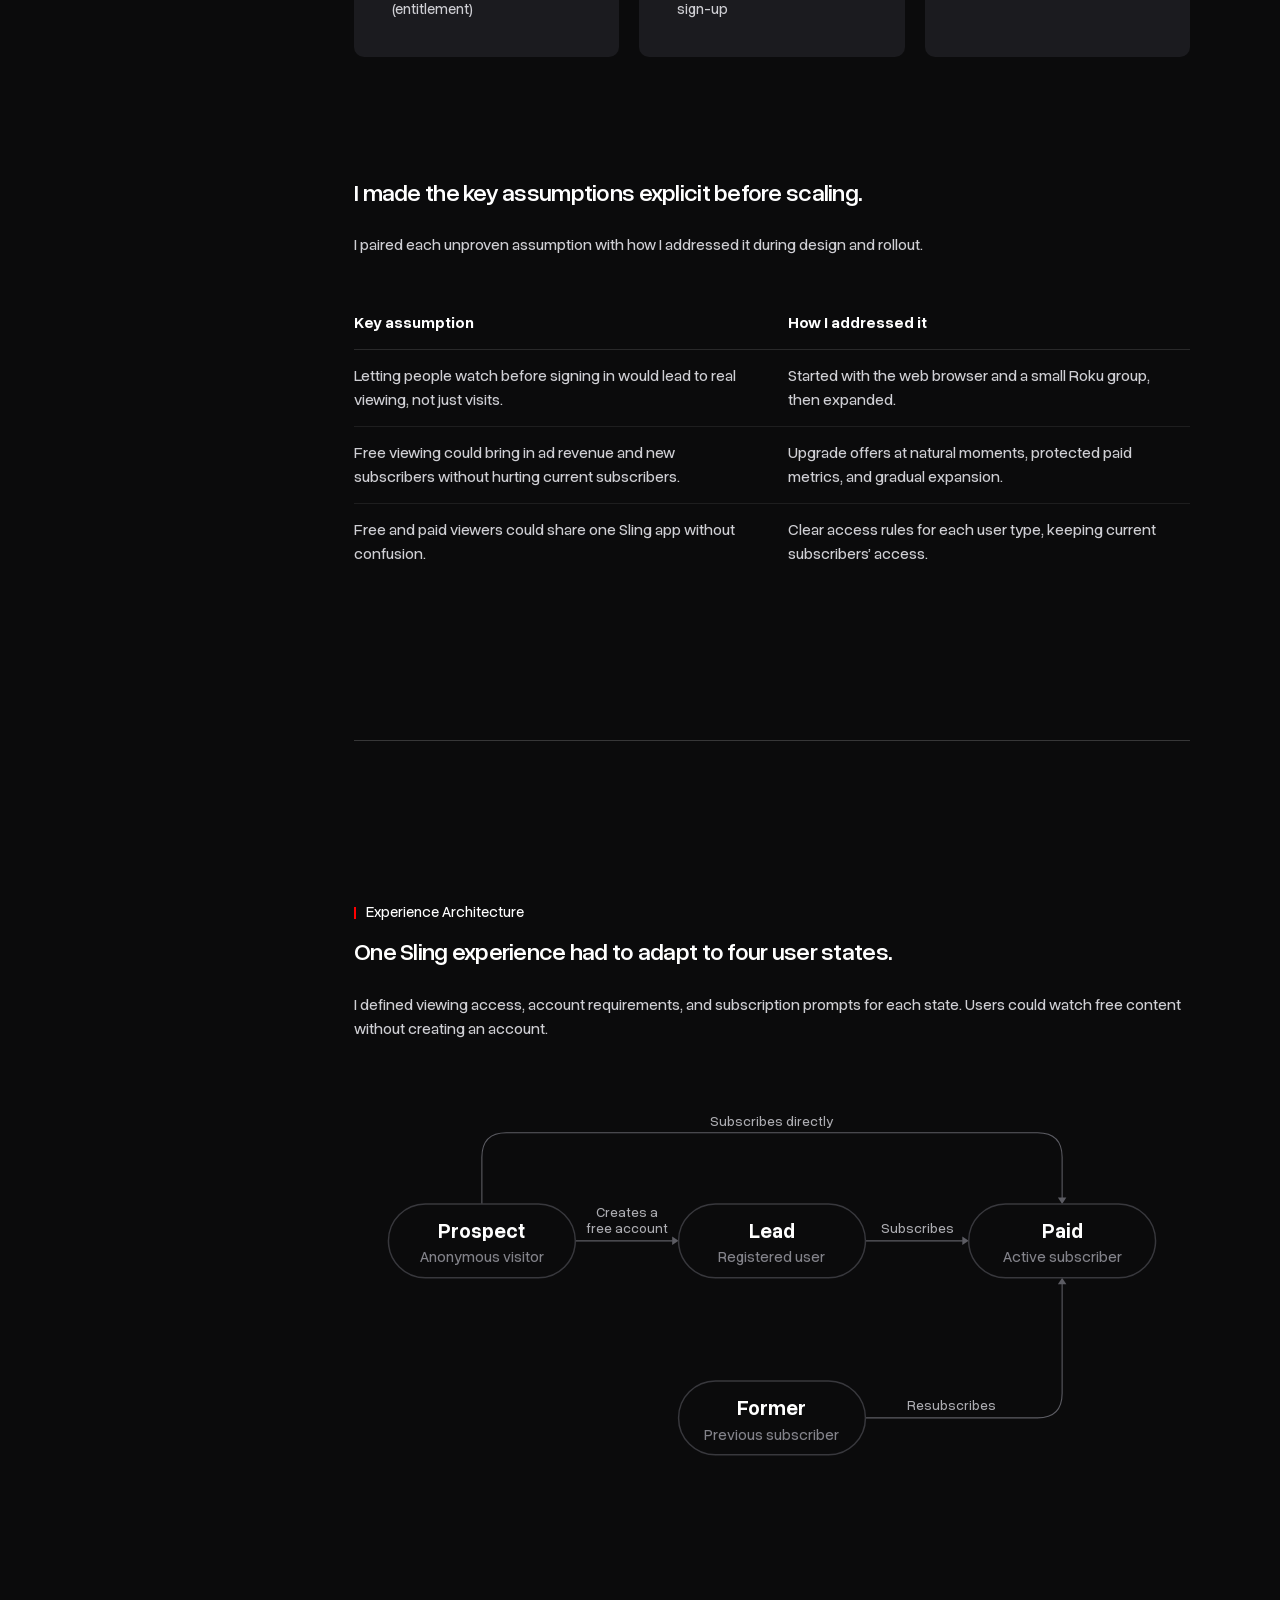
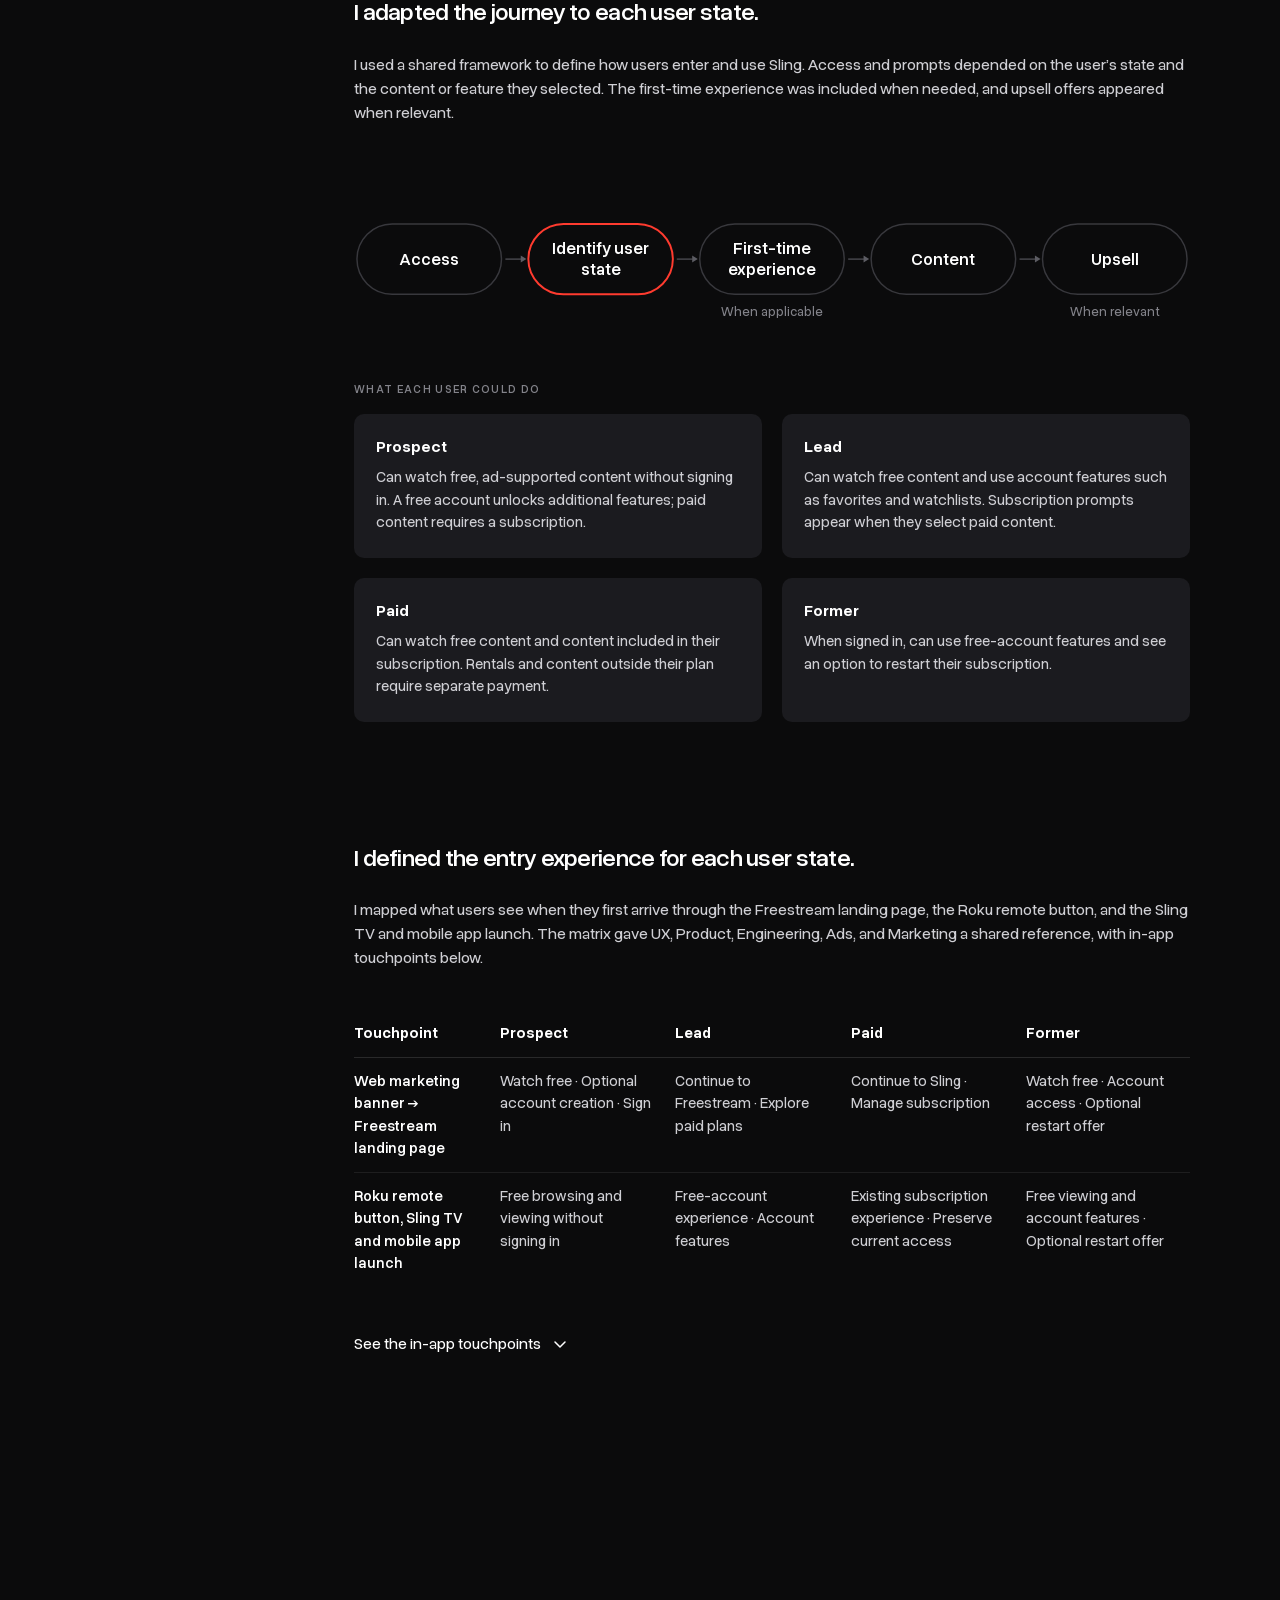
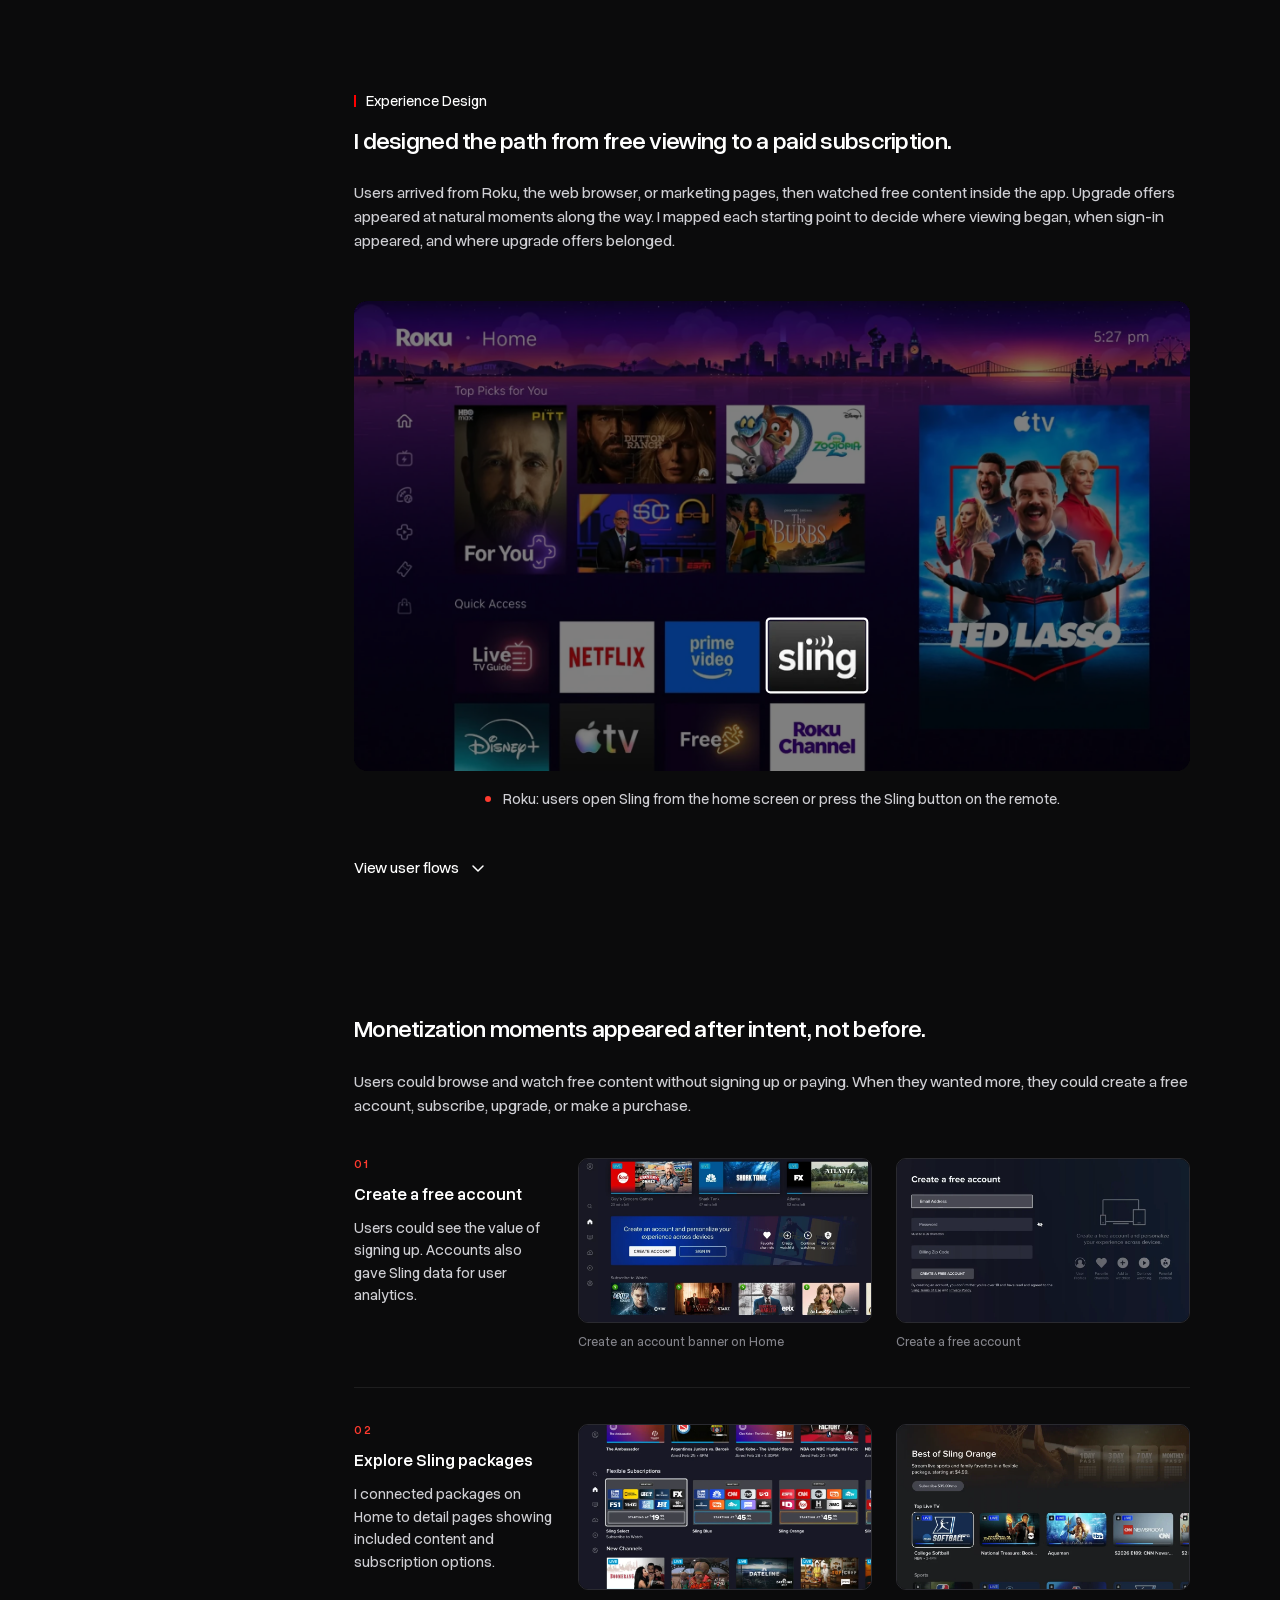
==== commit 1e116dfd: "Freestream: rewrite Experience Design heading and body Co-Authored-By: Claude Sonnet 5.5 <noreply@an" ====
--- a/projects/freestream/index.html
+++ b/projects/freestream/index.html
@@ -515,8 +515,8 @@
 </div>
 <hr data-y="27353">
 <div class="lbl" data-y="27626">Experience Design</div>
-<h2 data-y="27723">Users could enter Freestream from many places.</h2>
-<div class="bd" data-y="27843"><p>Roku, Browser, marketing pages, in-app surfaces, and account paths each carried different context, intent, and conversion potential. I mapped the flows by surface to define where viewing began, when authentication appeared, and where upgrade moments belonged.</p></div>
+<h2 data-y="27723">I designed the path from free viewing to a paid subscription.</h2>
+<div class="bd" data-y="27843"><p>Users arrived from Roku, the web browser, or marketing pages, then watched free content inside the app. Upgrade offers appeared at natural moments along the way. I mapped each starting point to decide where viewing began, when sign-in appeared, and where upgrade offers belonged.</p></div>
 <div class="tvx" data-y="28068">
 <style>
 .tvx{margin:48px 0 0}
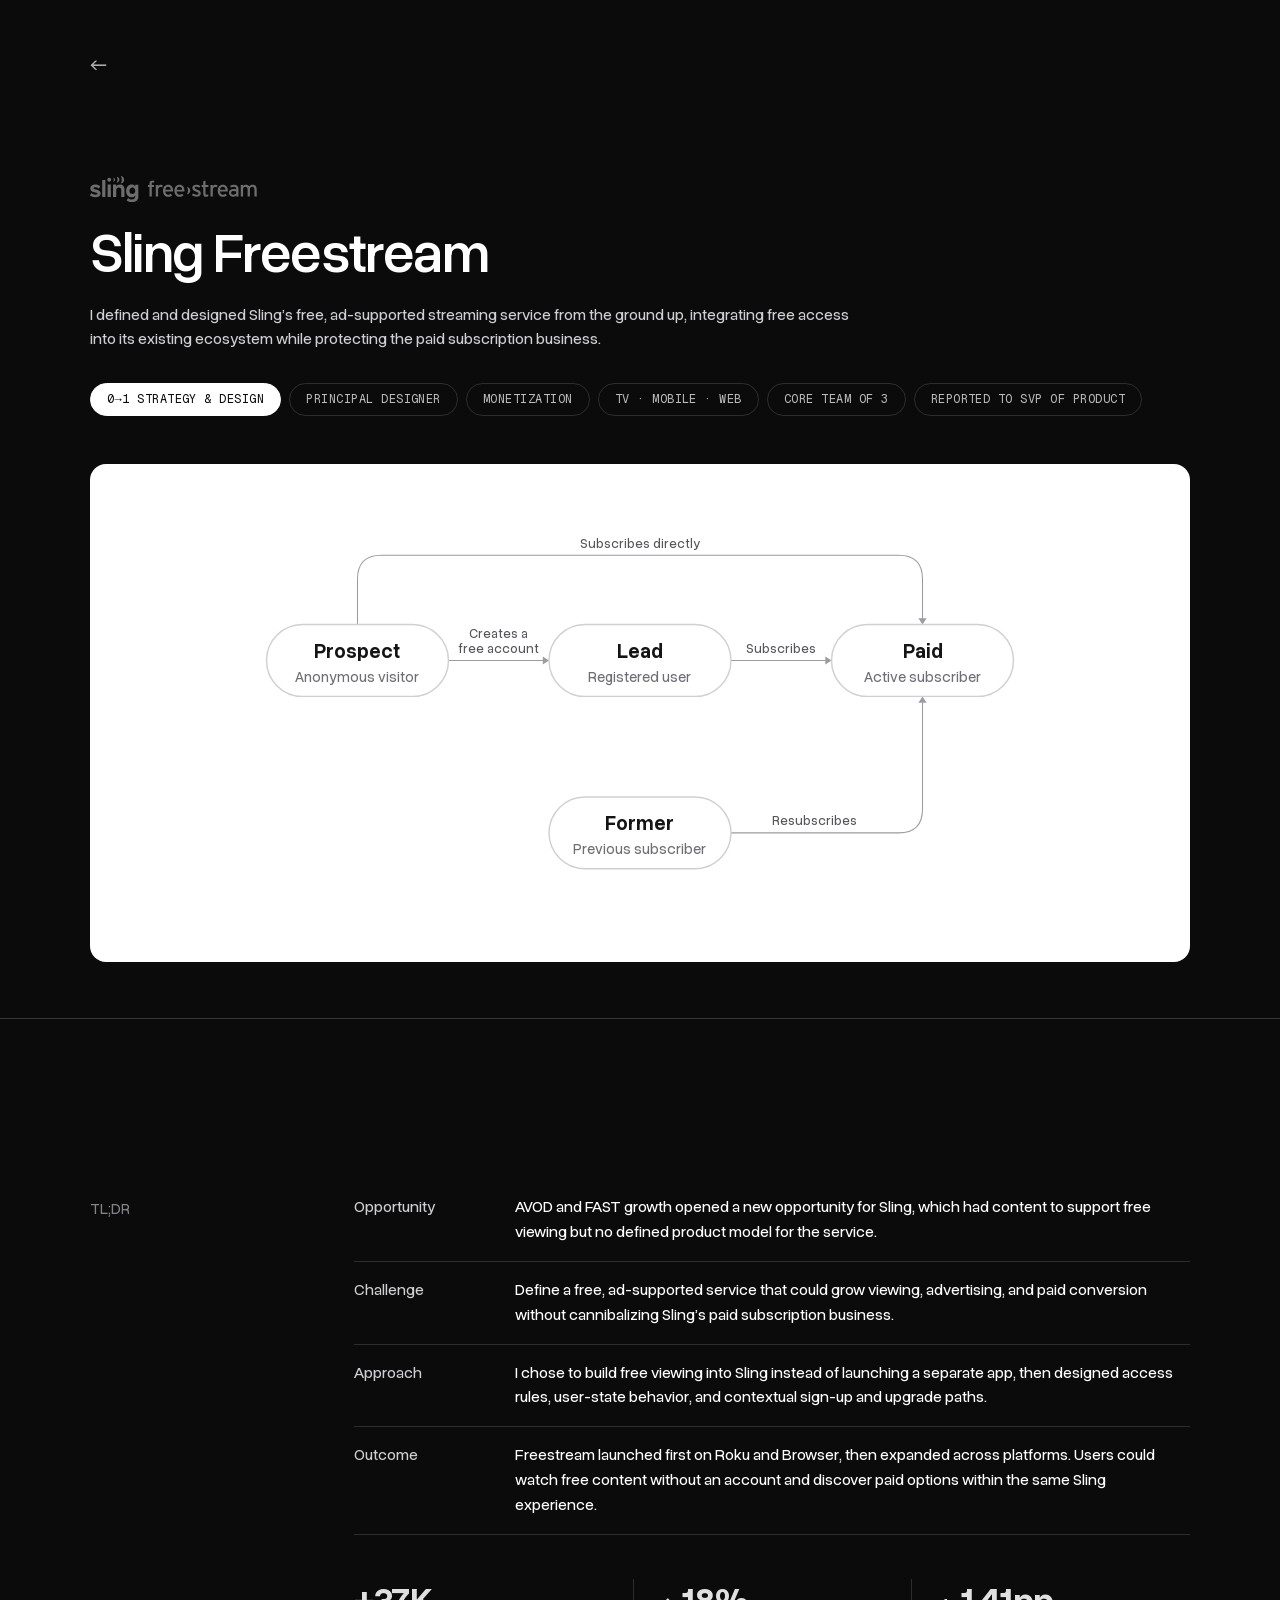
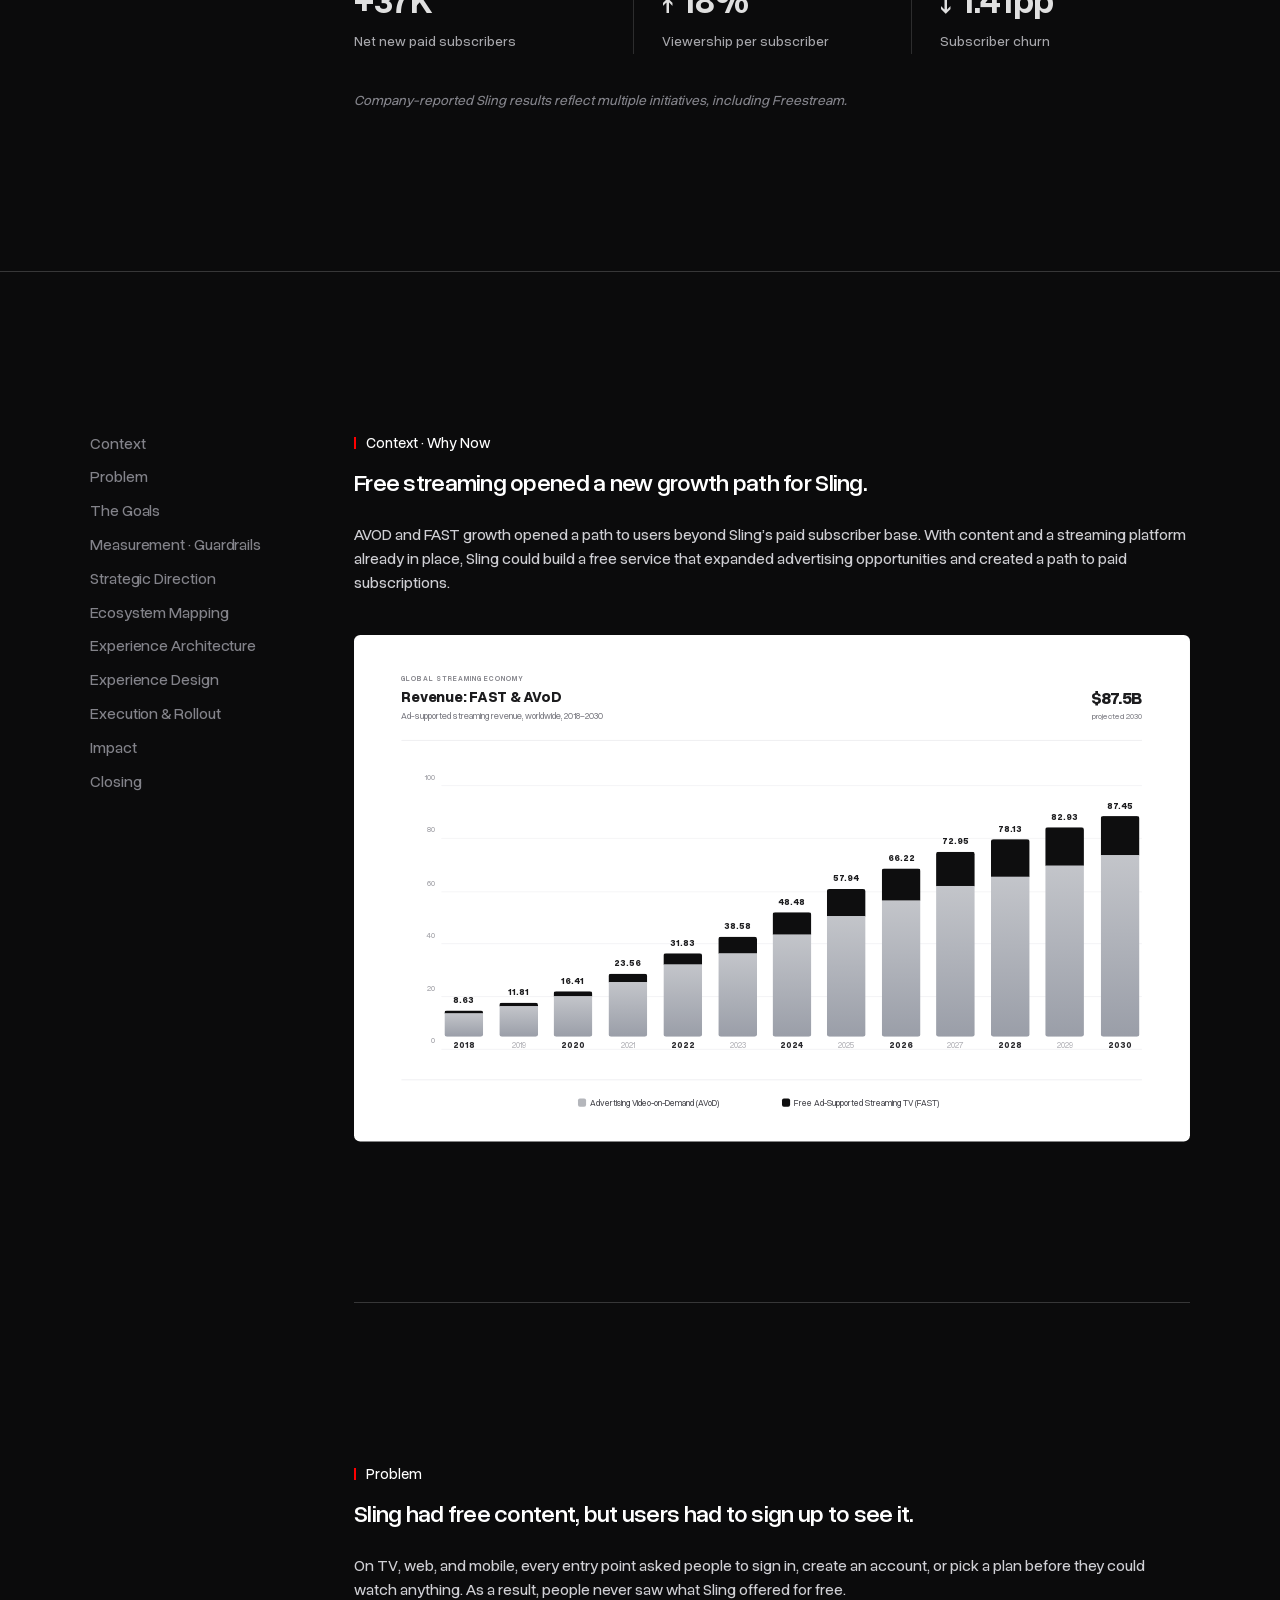
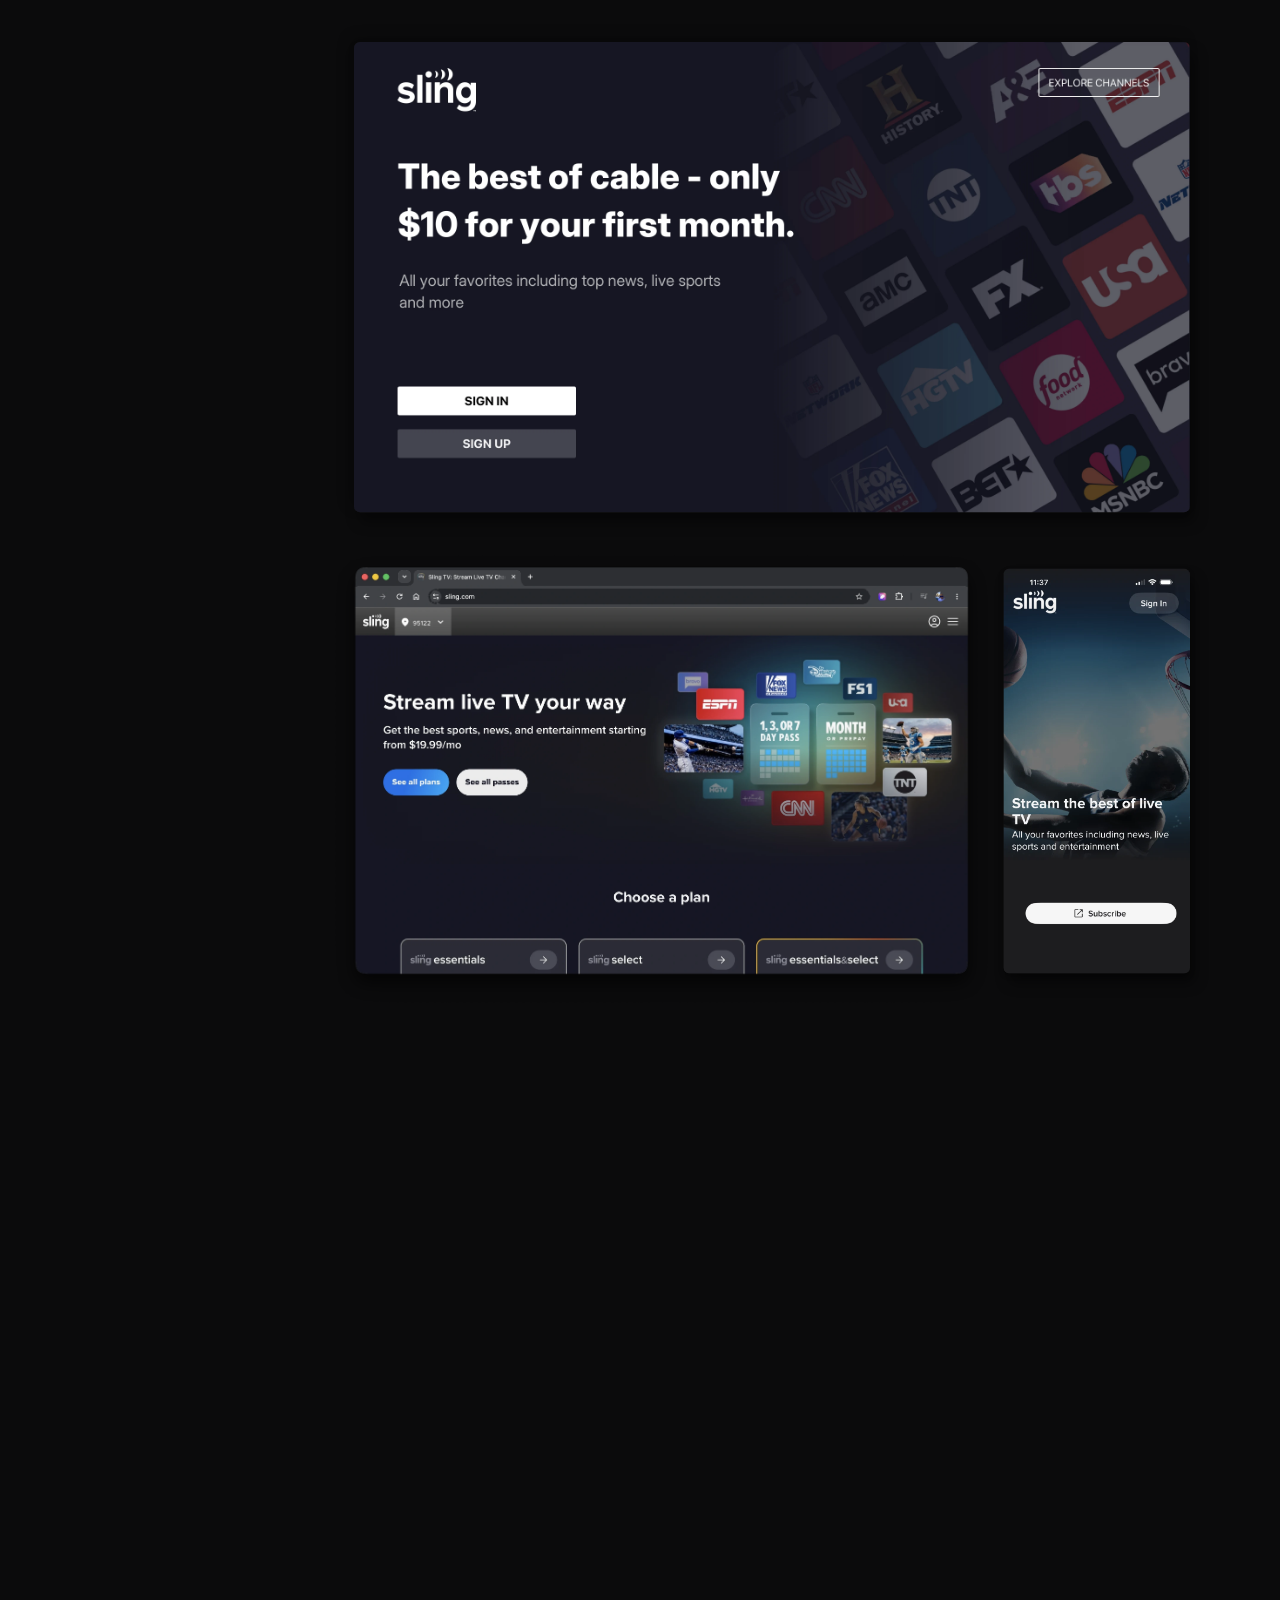
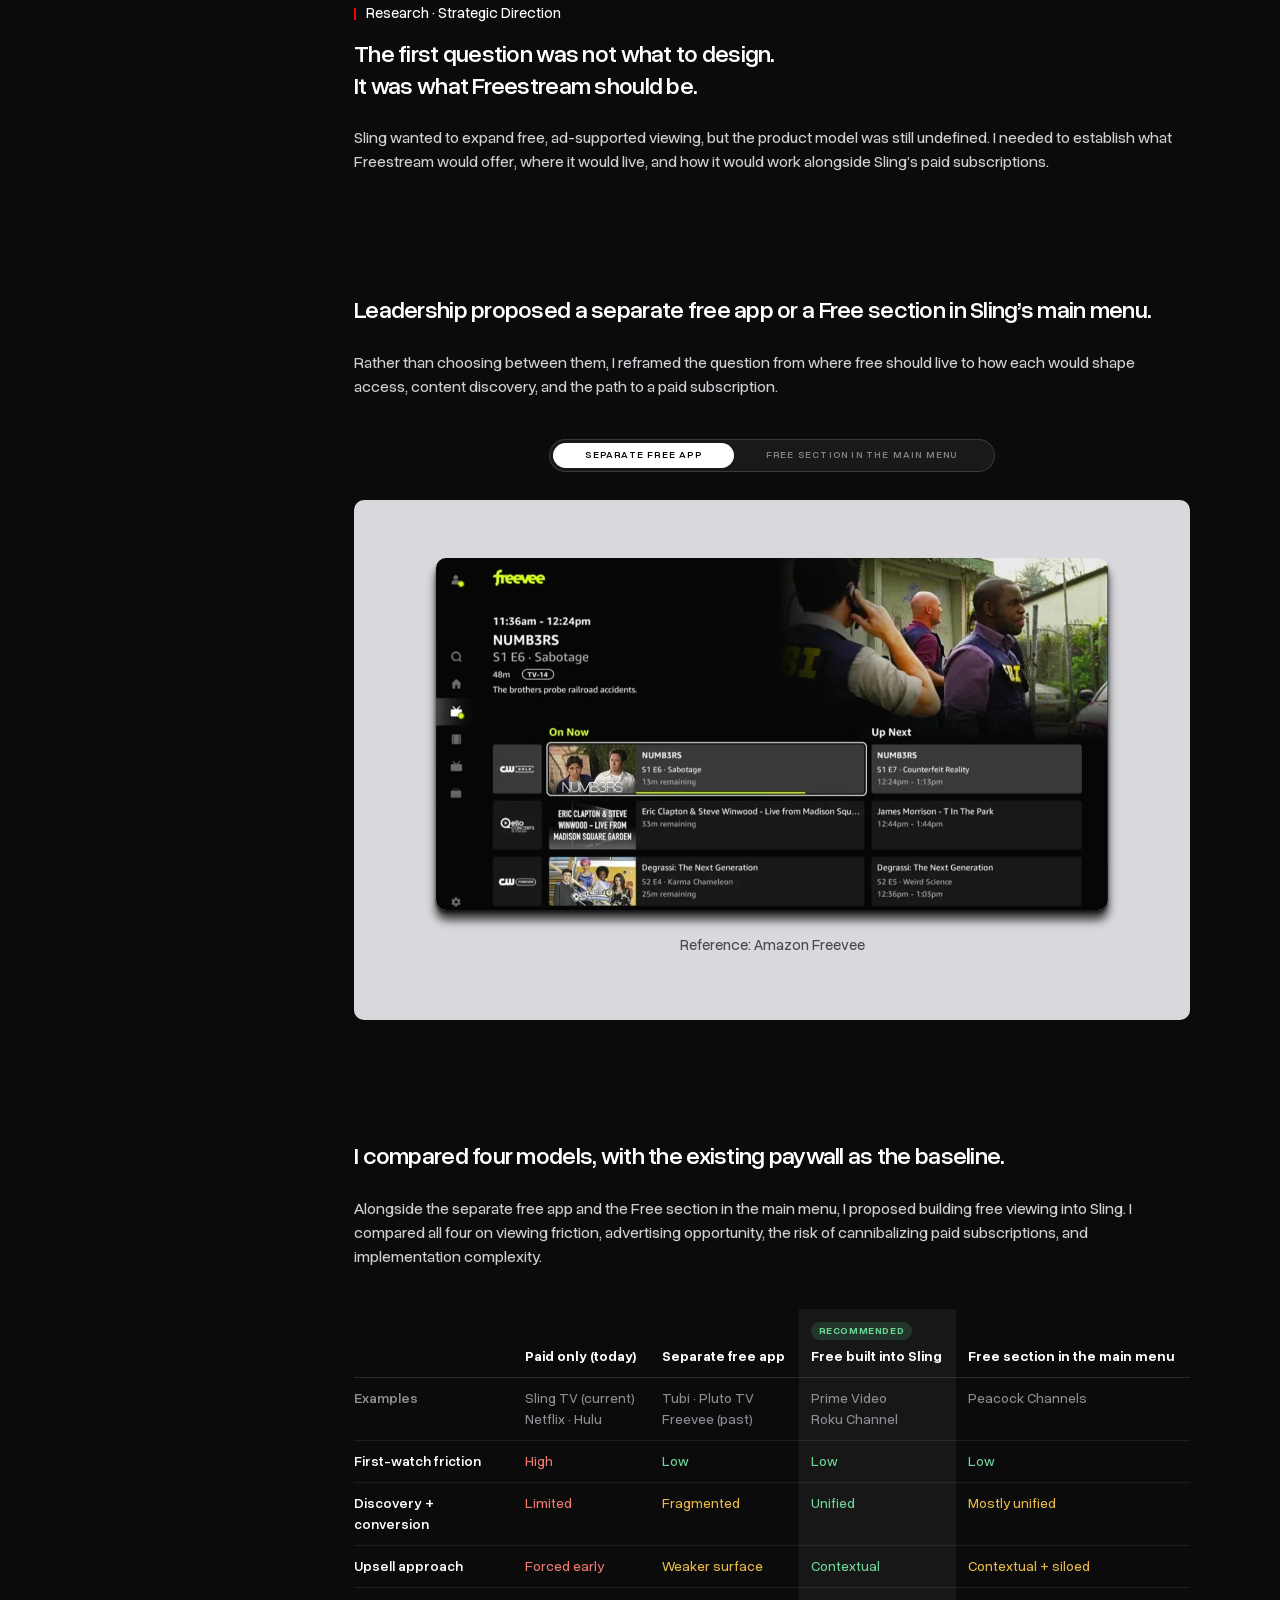
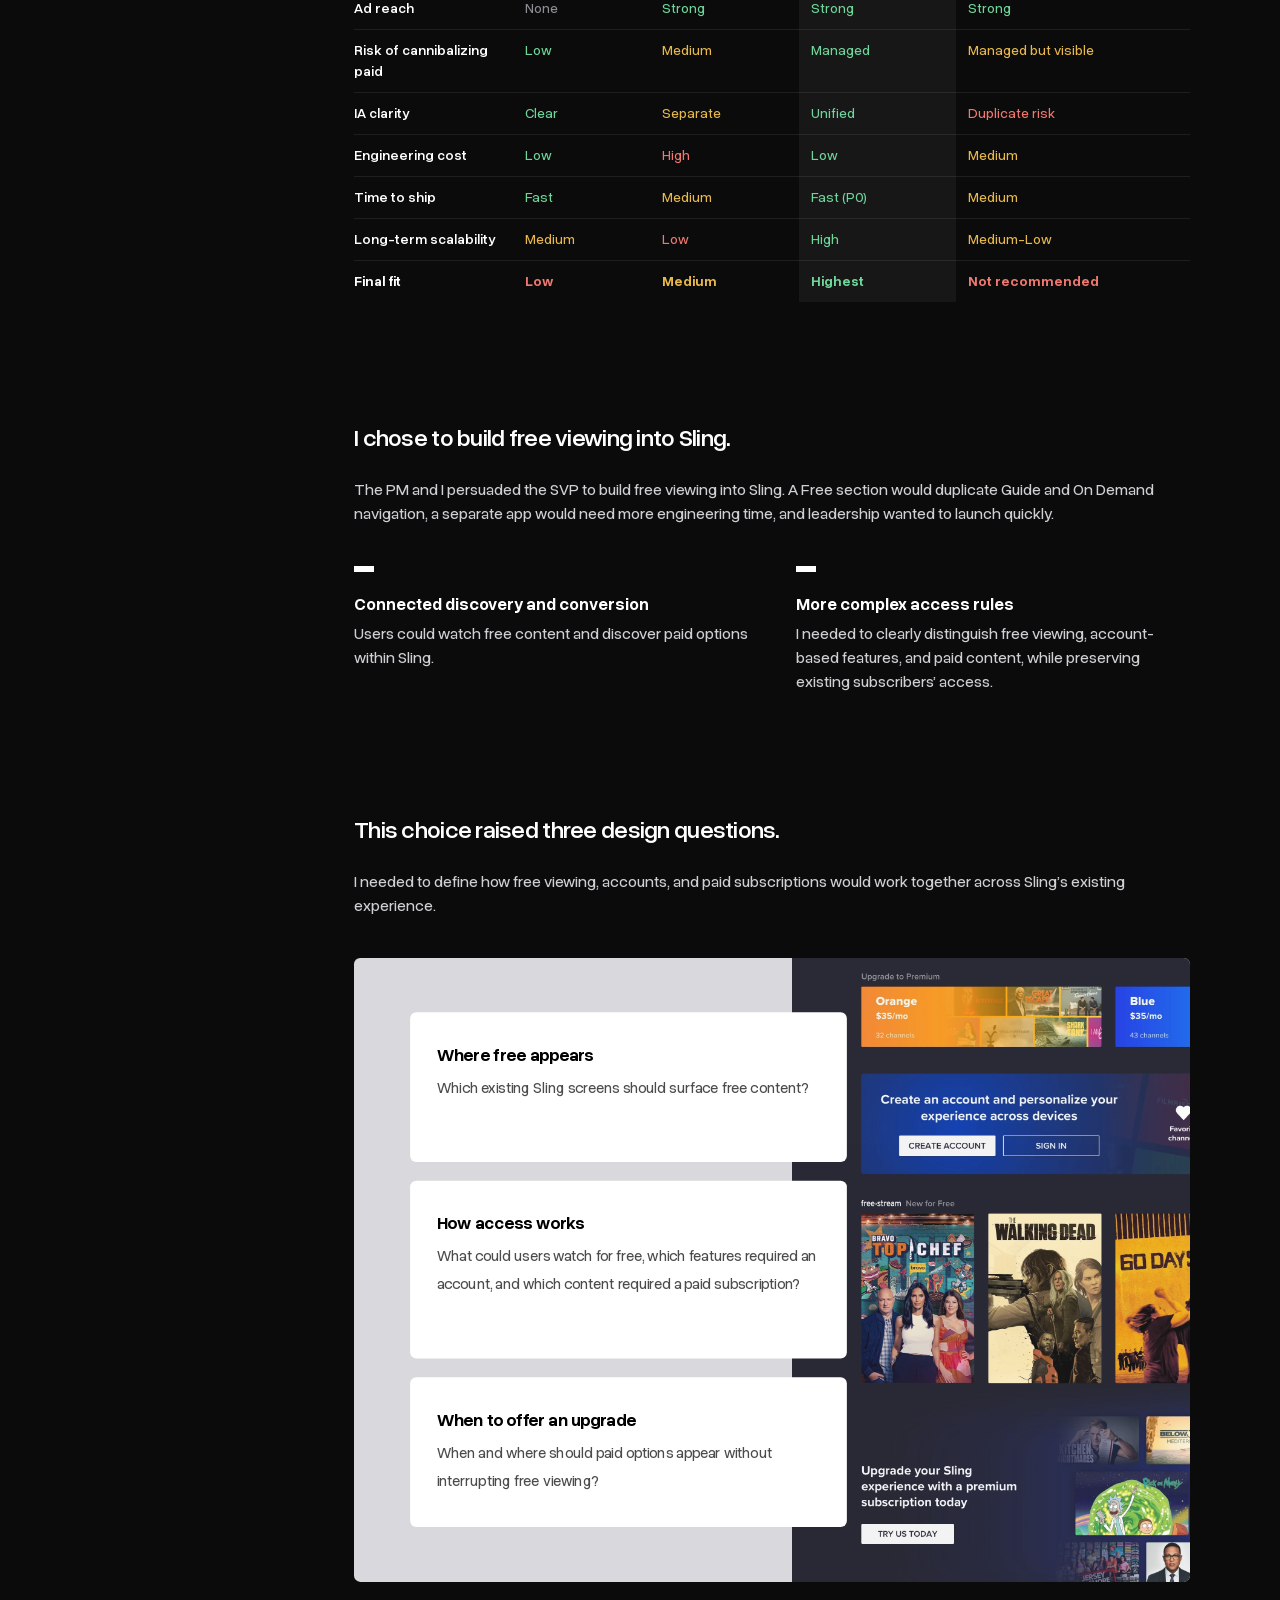
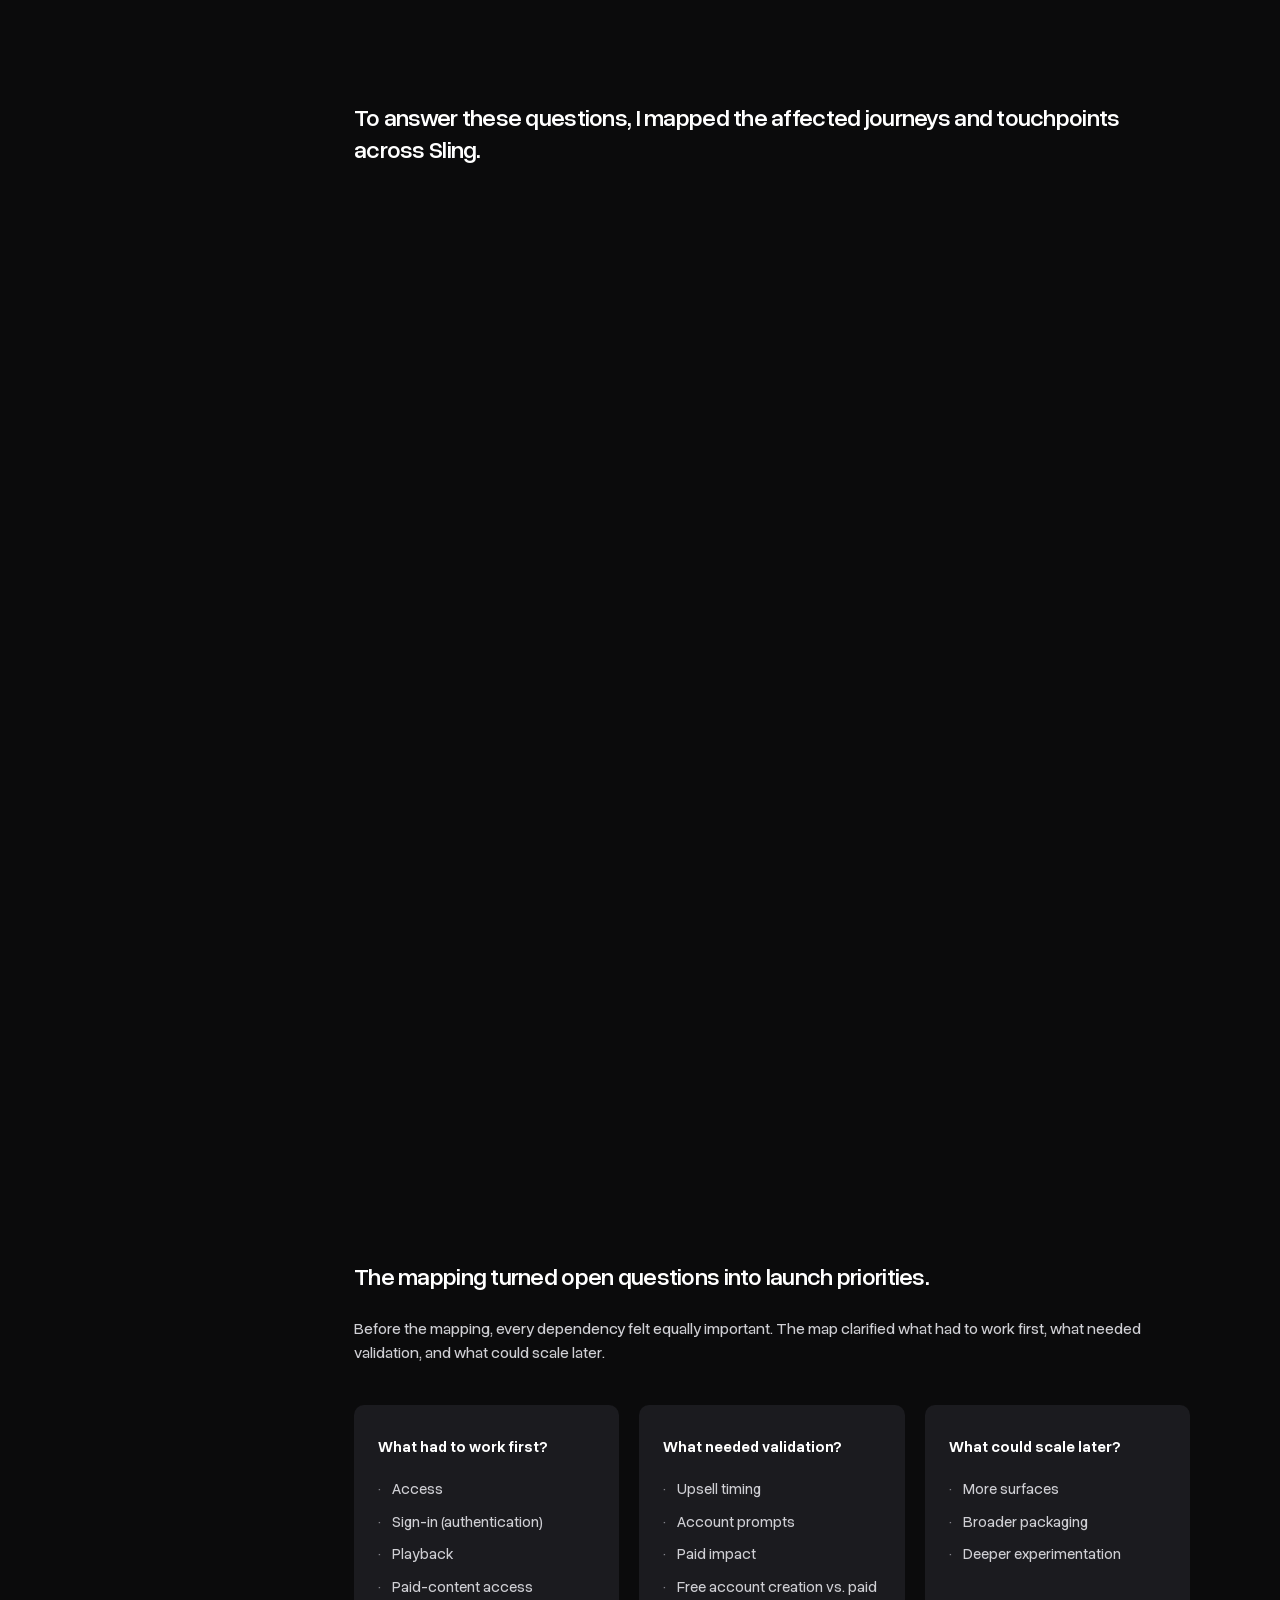
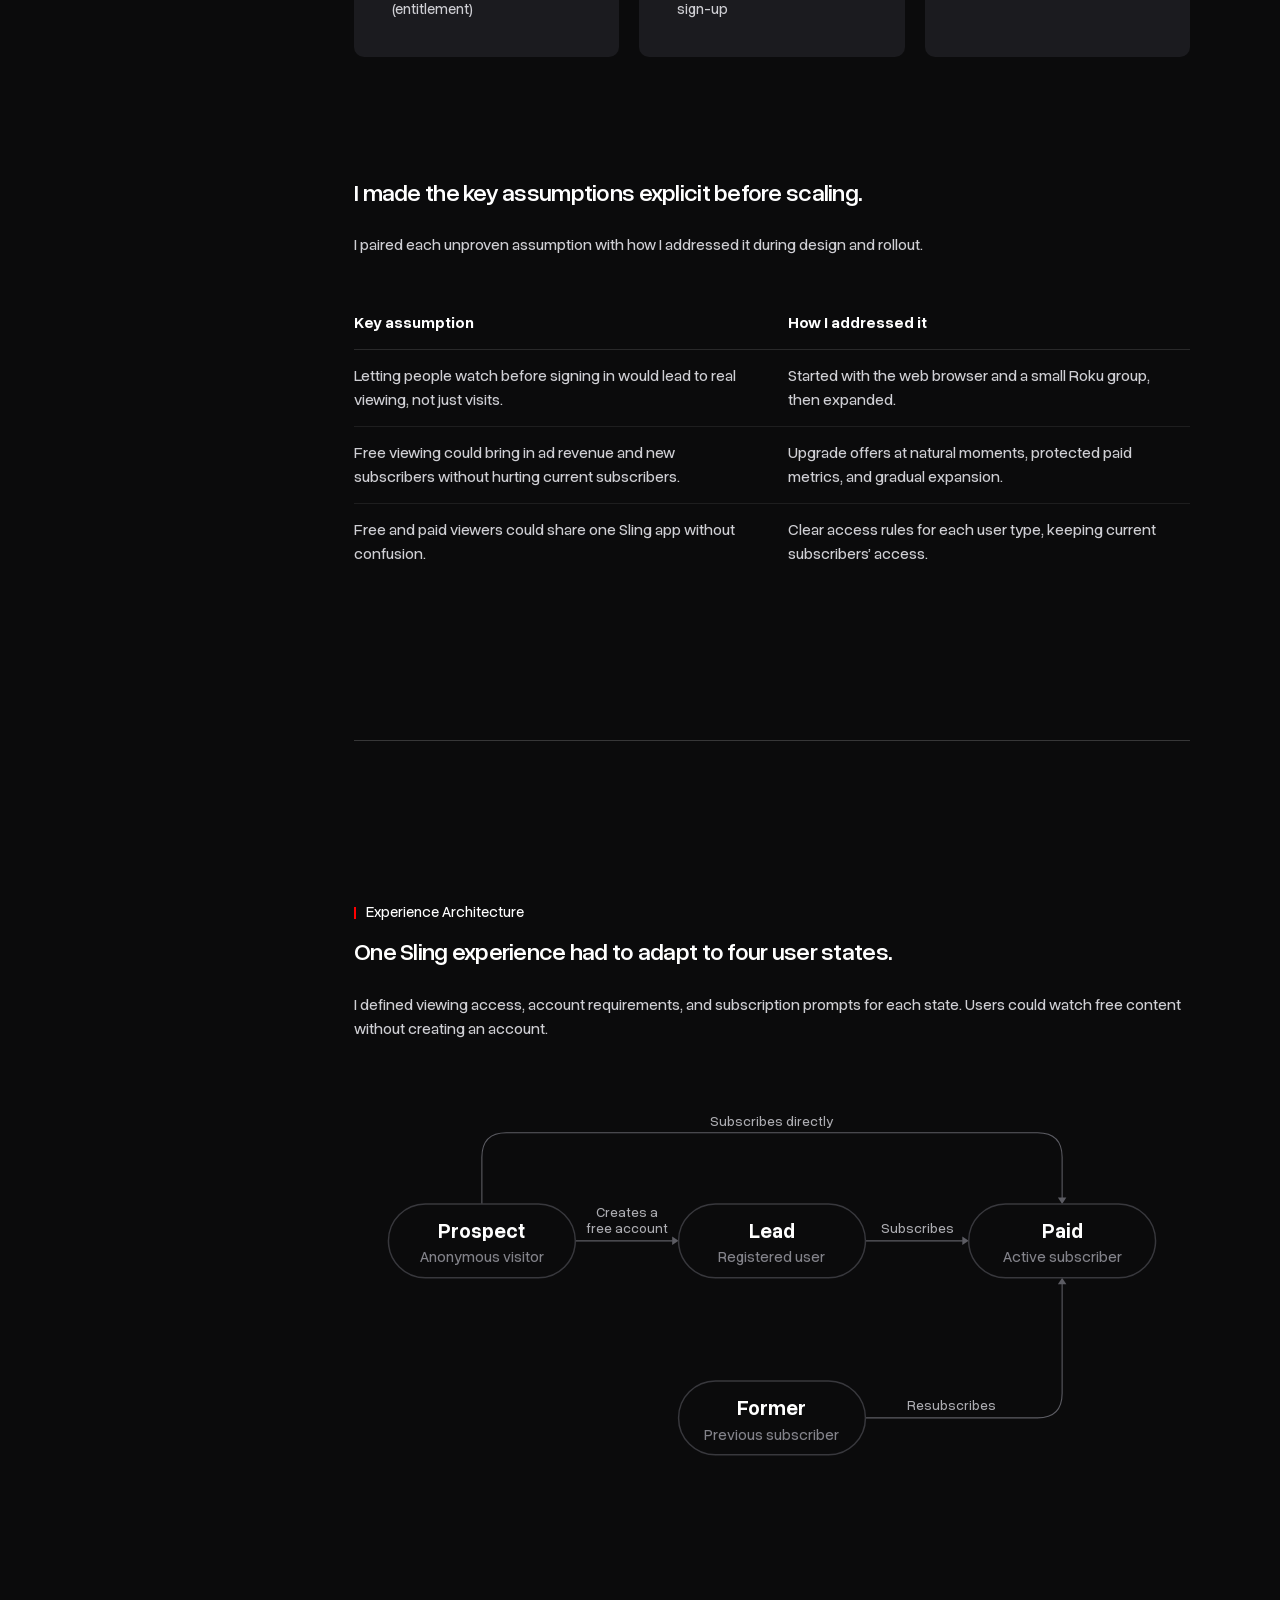
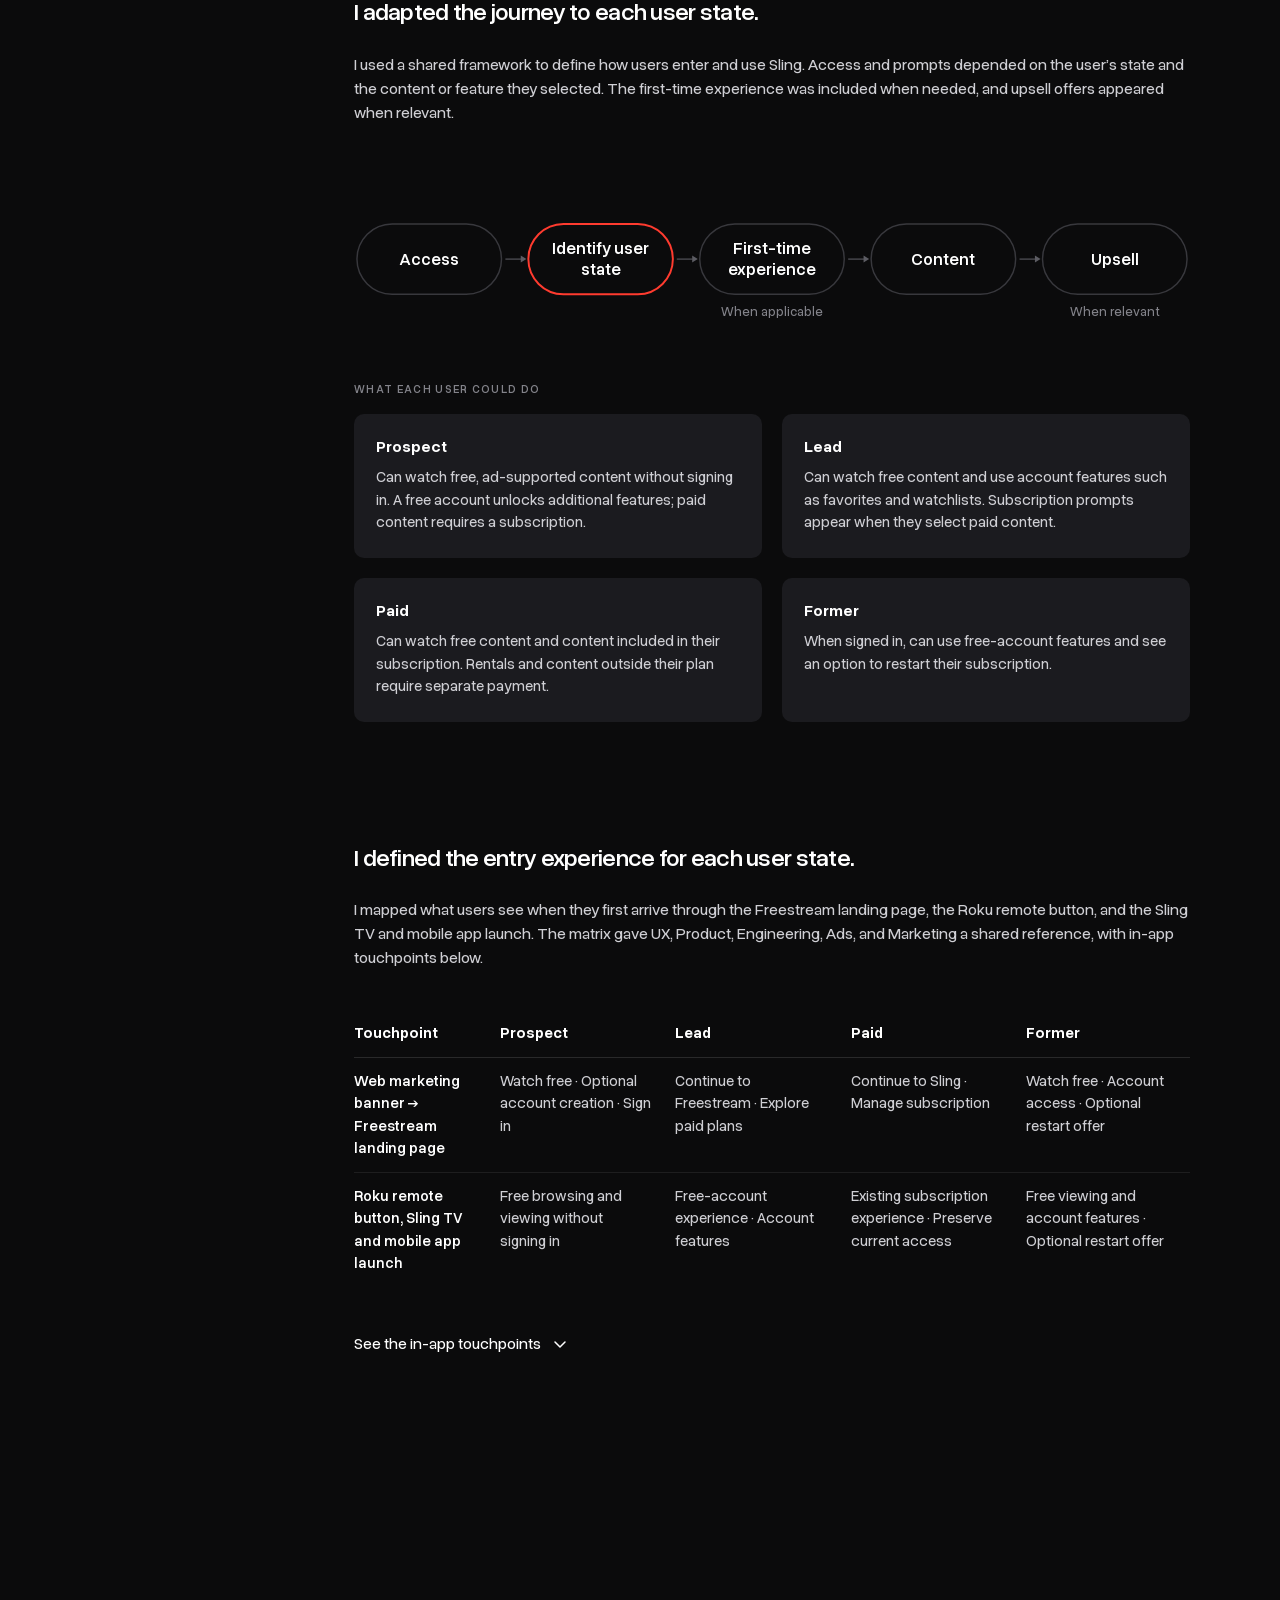
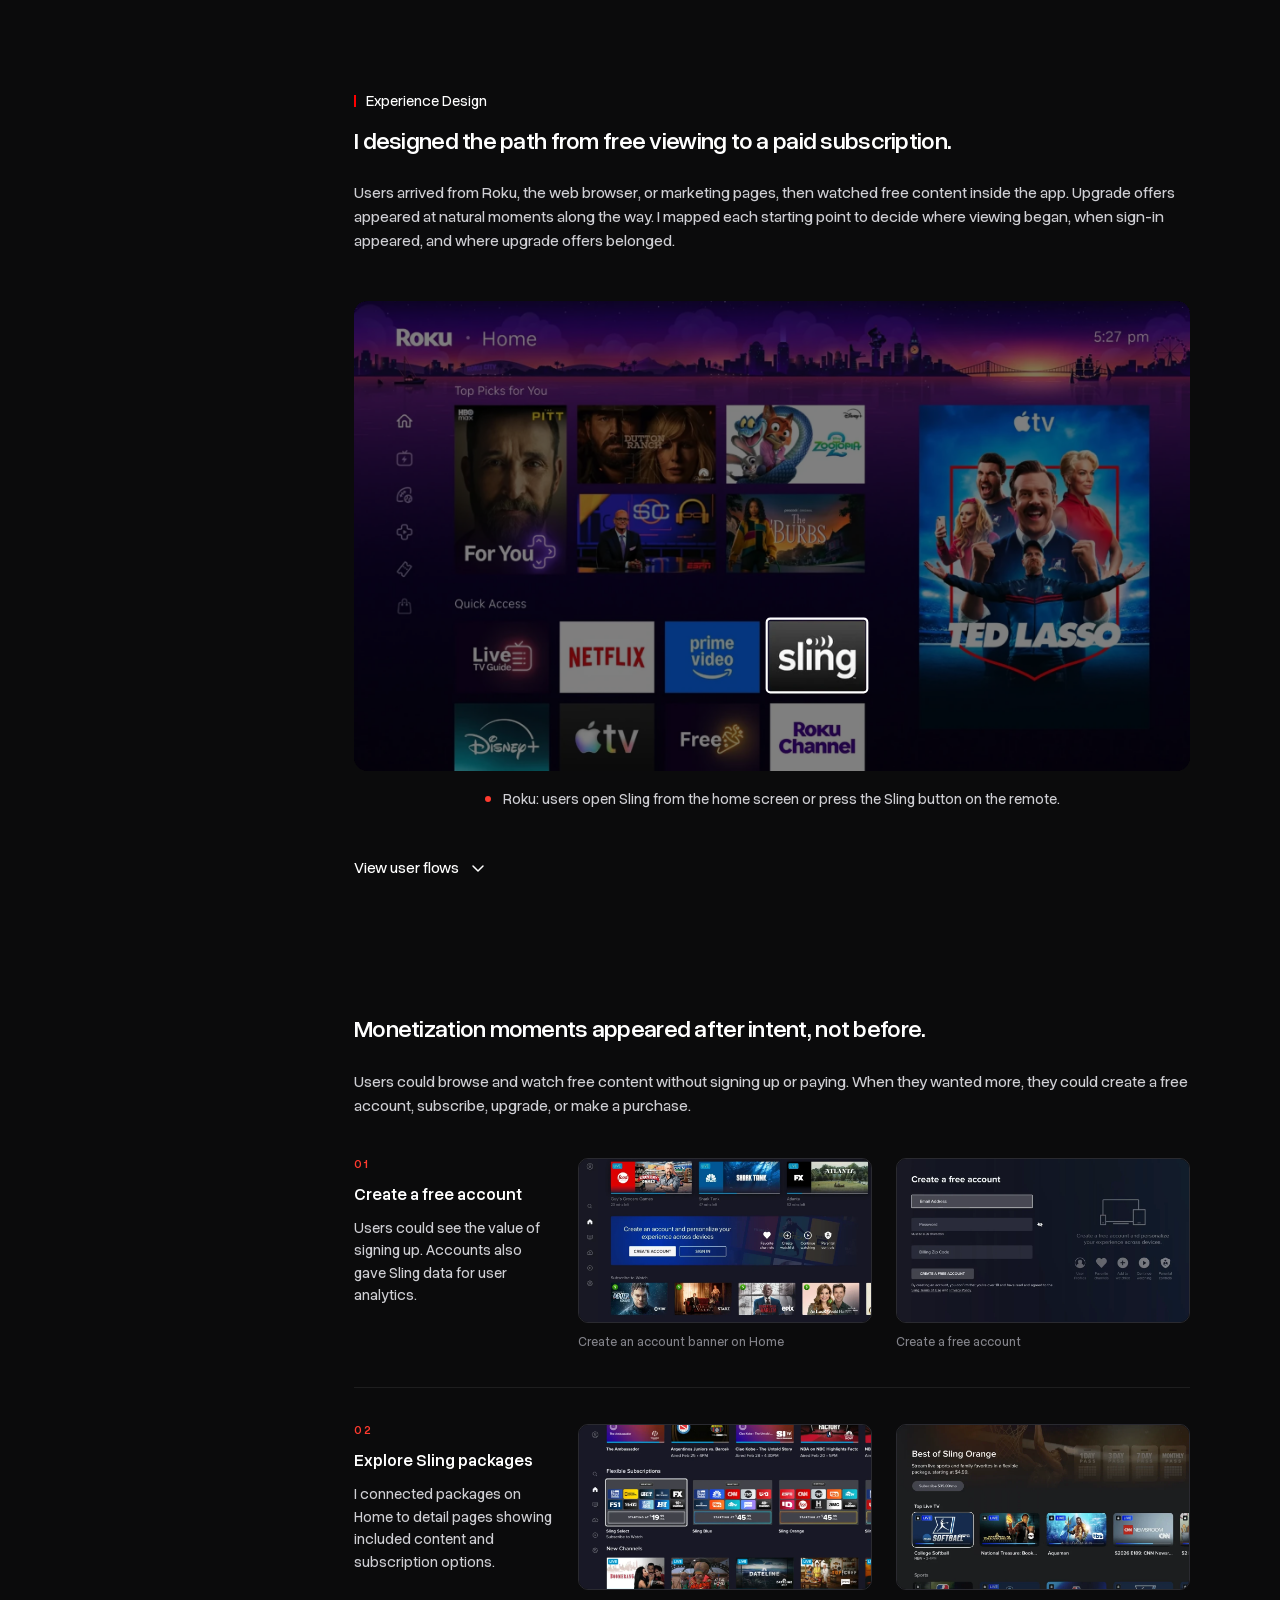
==== commit f3bef393: "Freestream: generalize user flow image alt text Co-Authored-By: Claude Sonnet 5.5 <noreply@anthropic" ====
--- a/projects/freestream/index.html
+++ b/projects/freestream/index.html
@@ -609,7 +609,7 @@
 <details>
 <summary><span class="evh"><span>View user flows</span><svg width="14" height="14" viewBox="0 0 14 14" fill="none" aria-hidden="true"><path d="M2 5l5 5 5-5" stroke="currentColor" stroke-width="1.5" stroke-linecap="round" stroke-linejoin="round"/></svg></span></summary>
 <p class="fl">The walkthrough shows one example. I designed flows across multiple entry points and user states, defining how users could browse, watch, create an account, and access paid content.</p>
-<img class="fli" src="a/flow_roku.webp" alt="Overview of Roku rental flows across entry points and user states." loading="lazy">
+<img class="fli" src="a/flow_roku.webp" alt="Overview of flows across entry points and user states." loading="lazy">
 </details>
 <script>
 (function(){
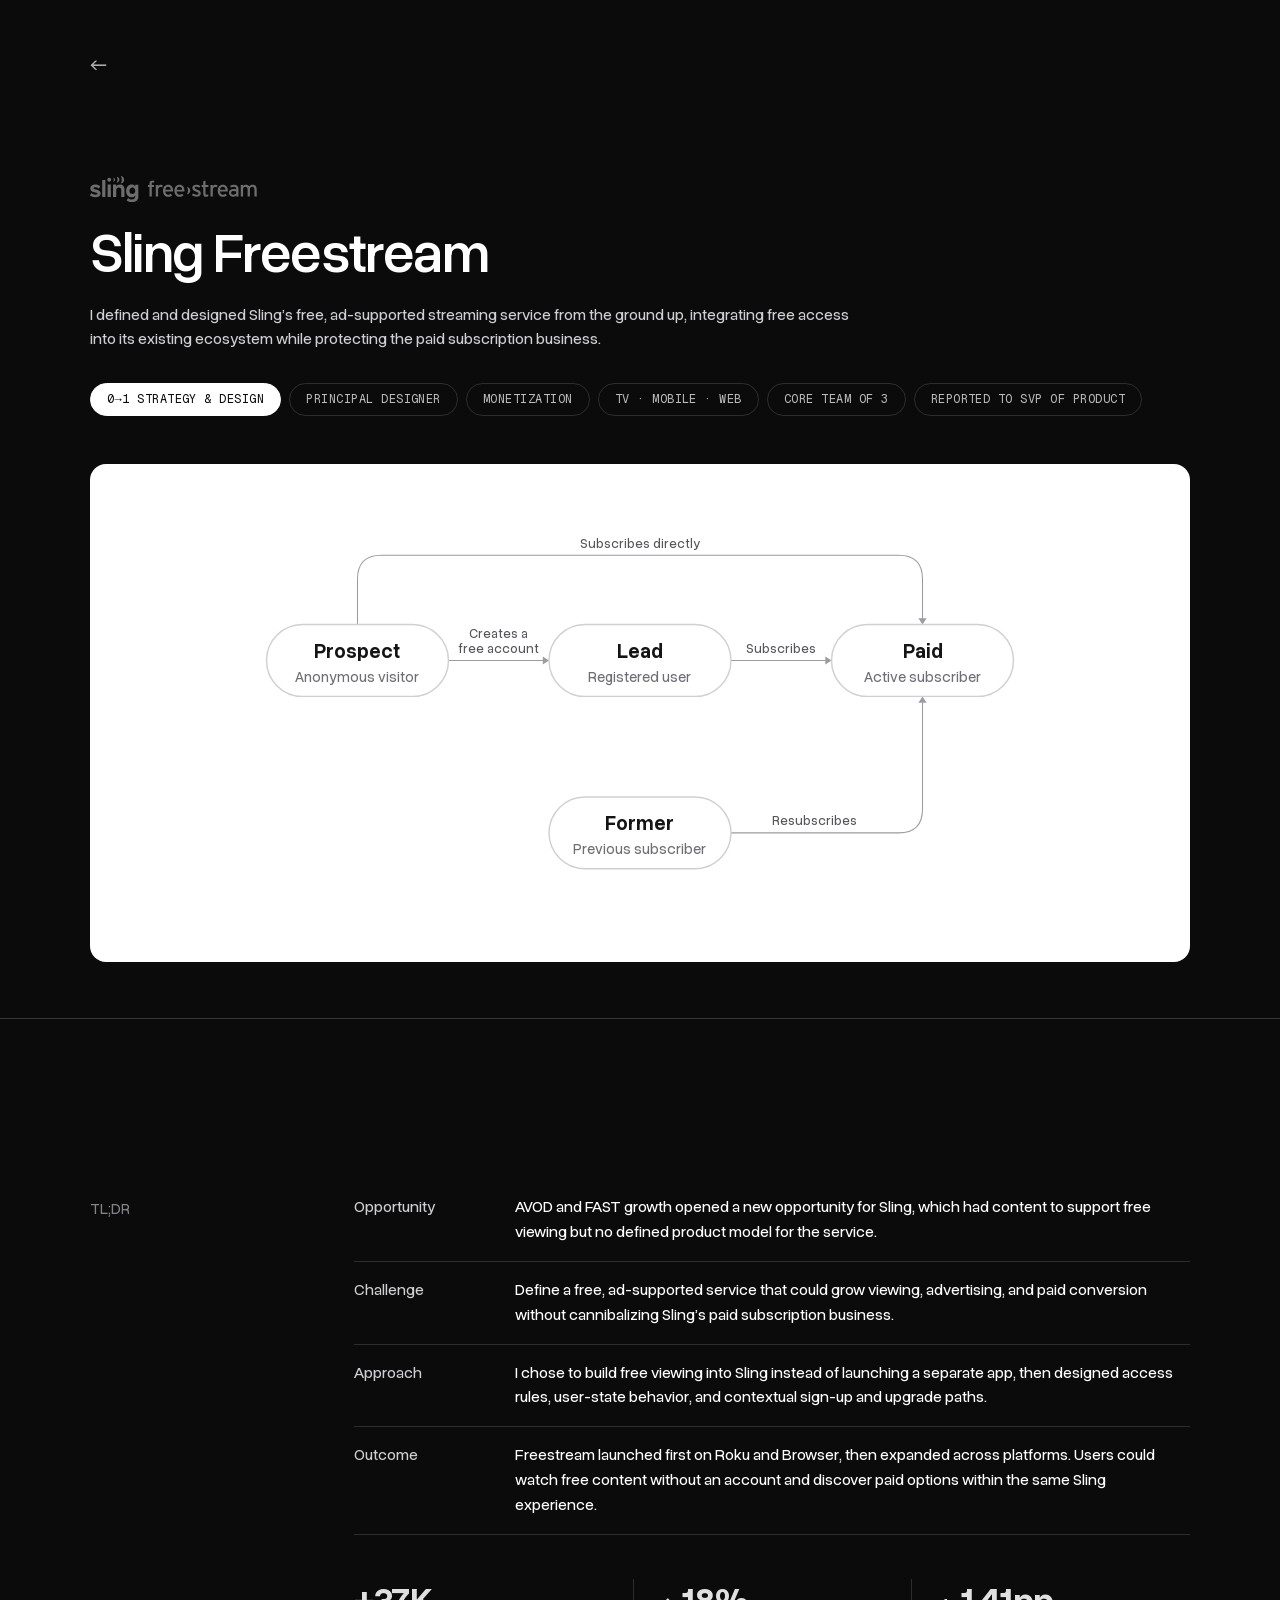
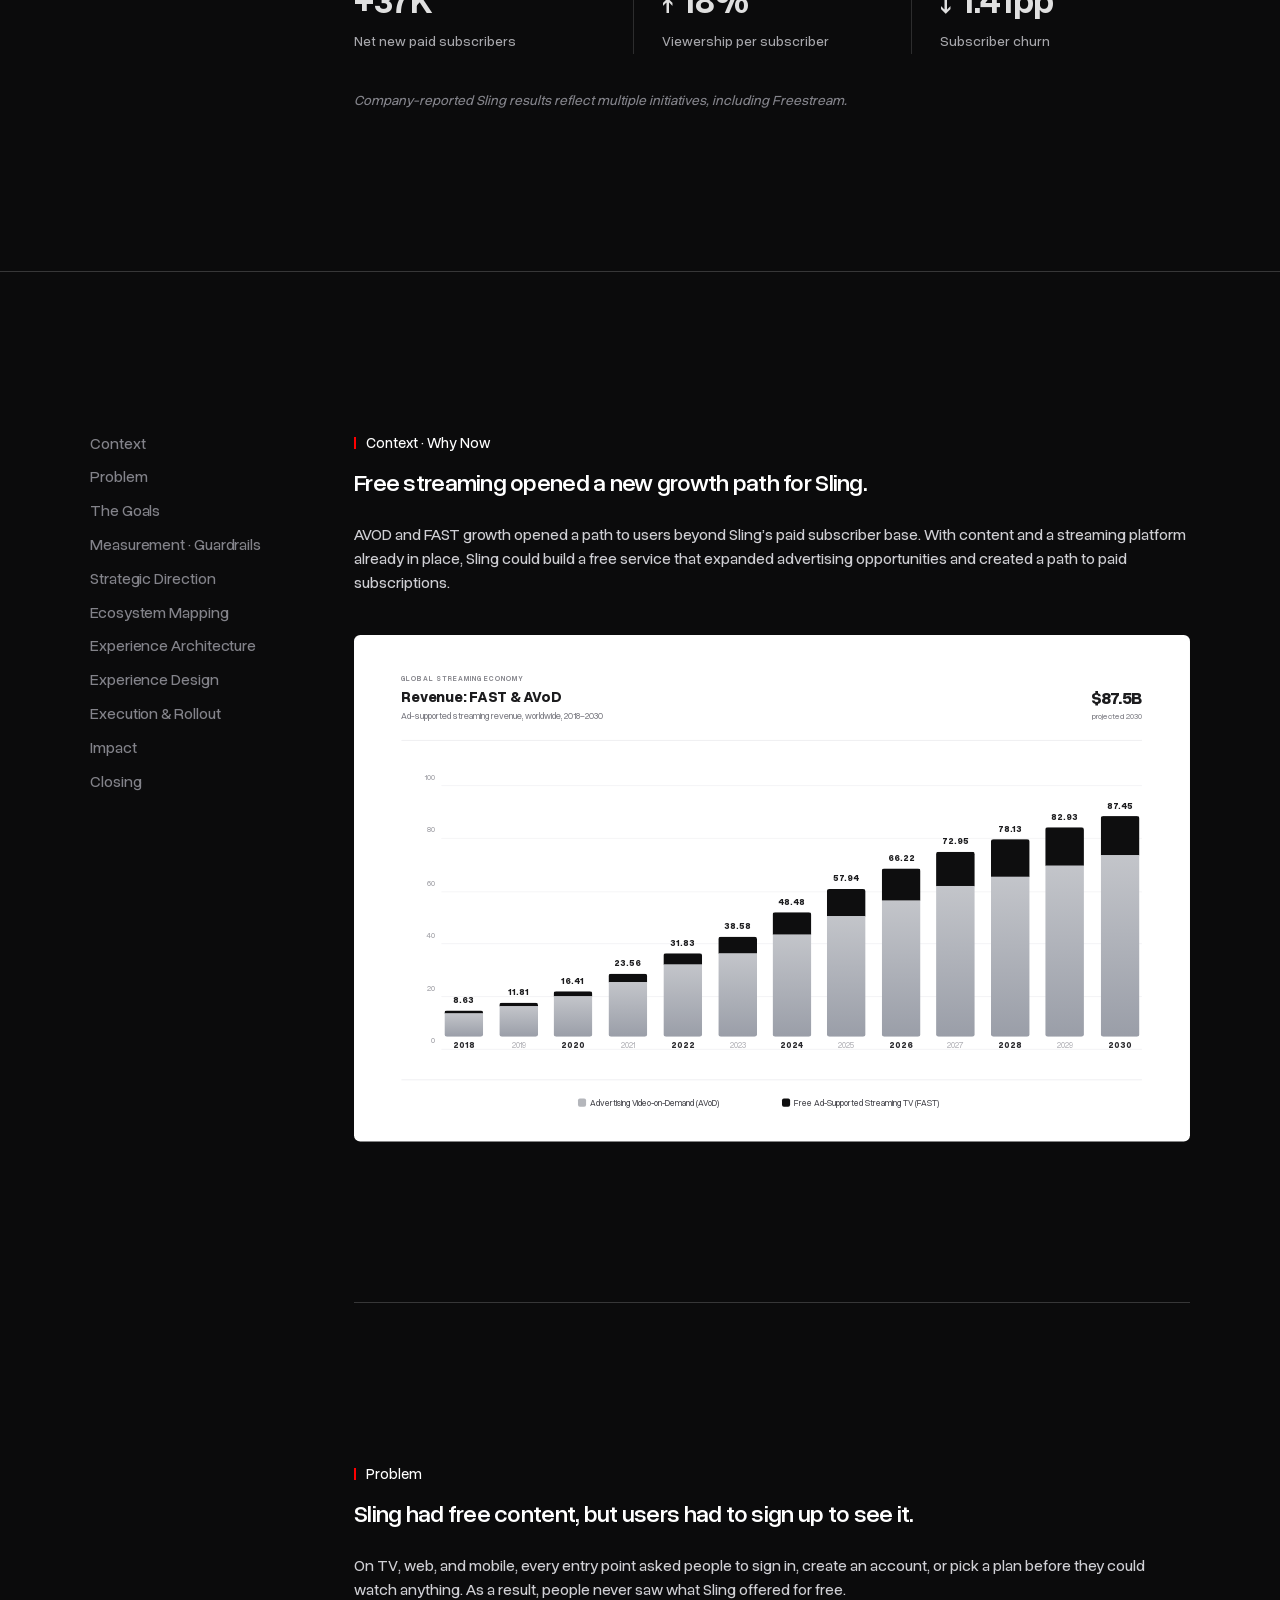
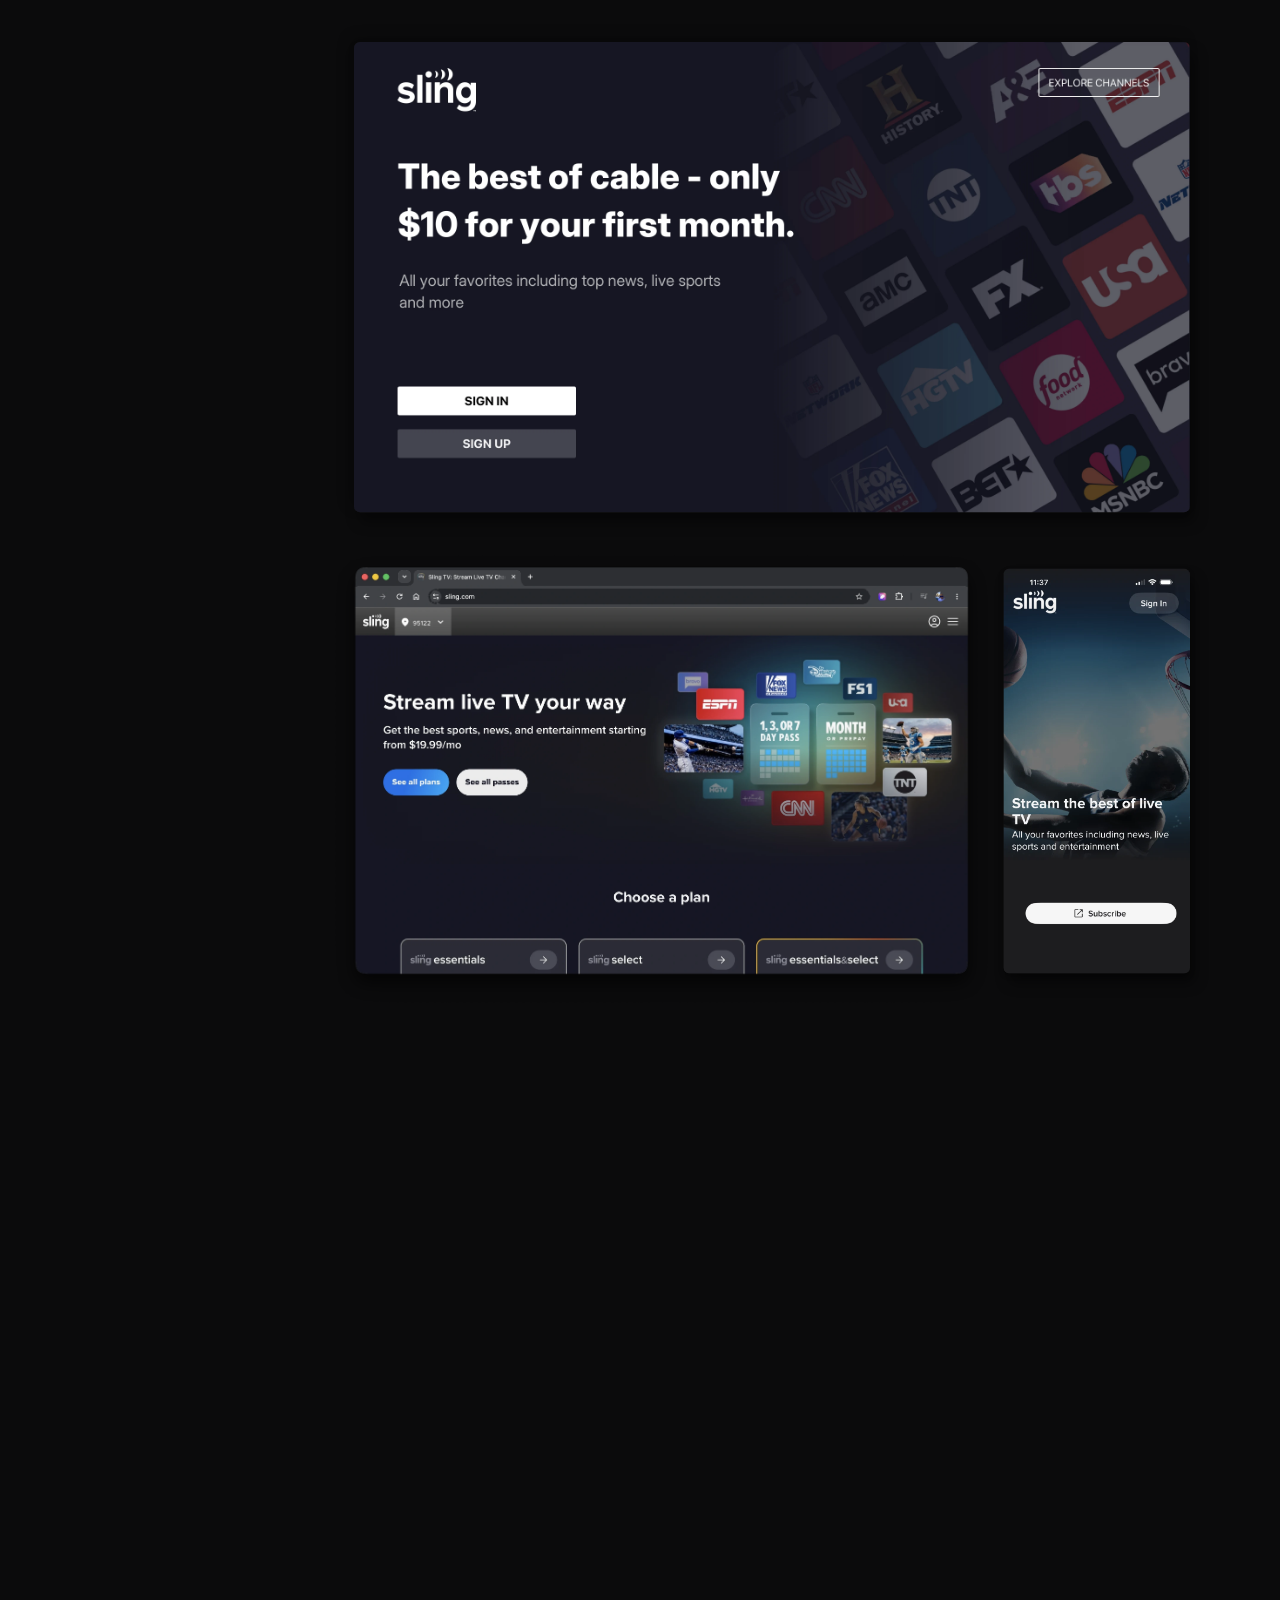
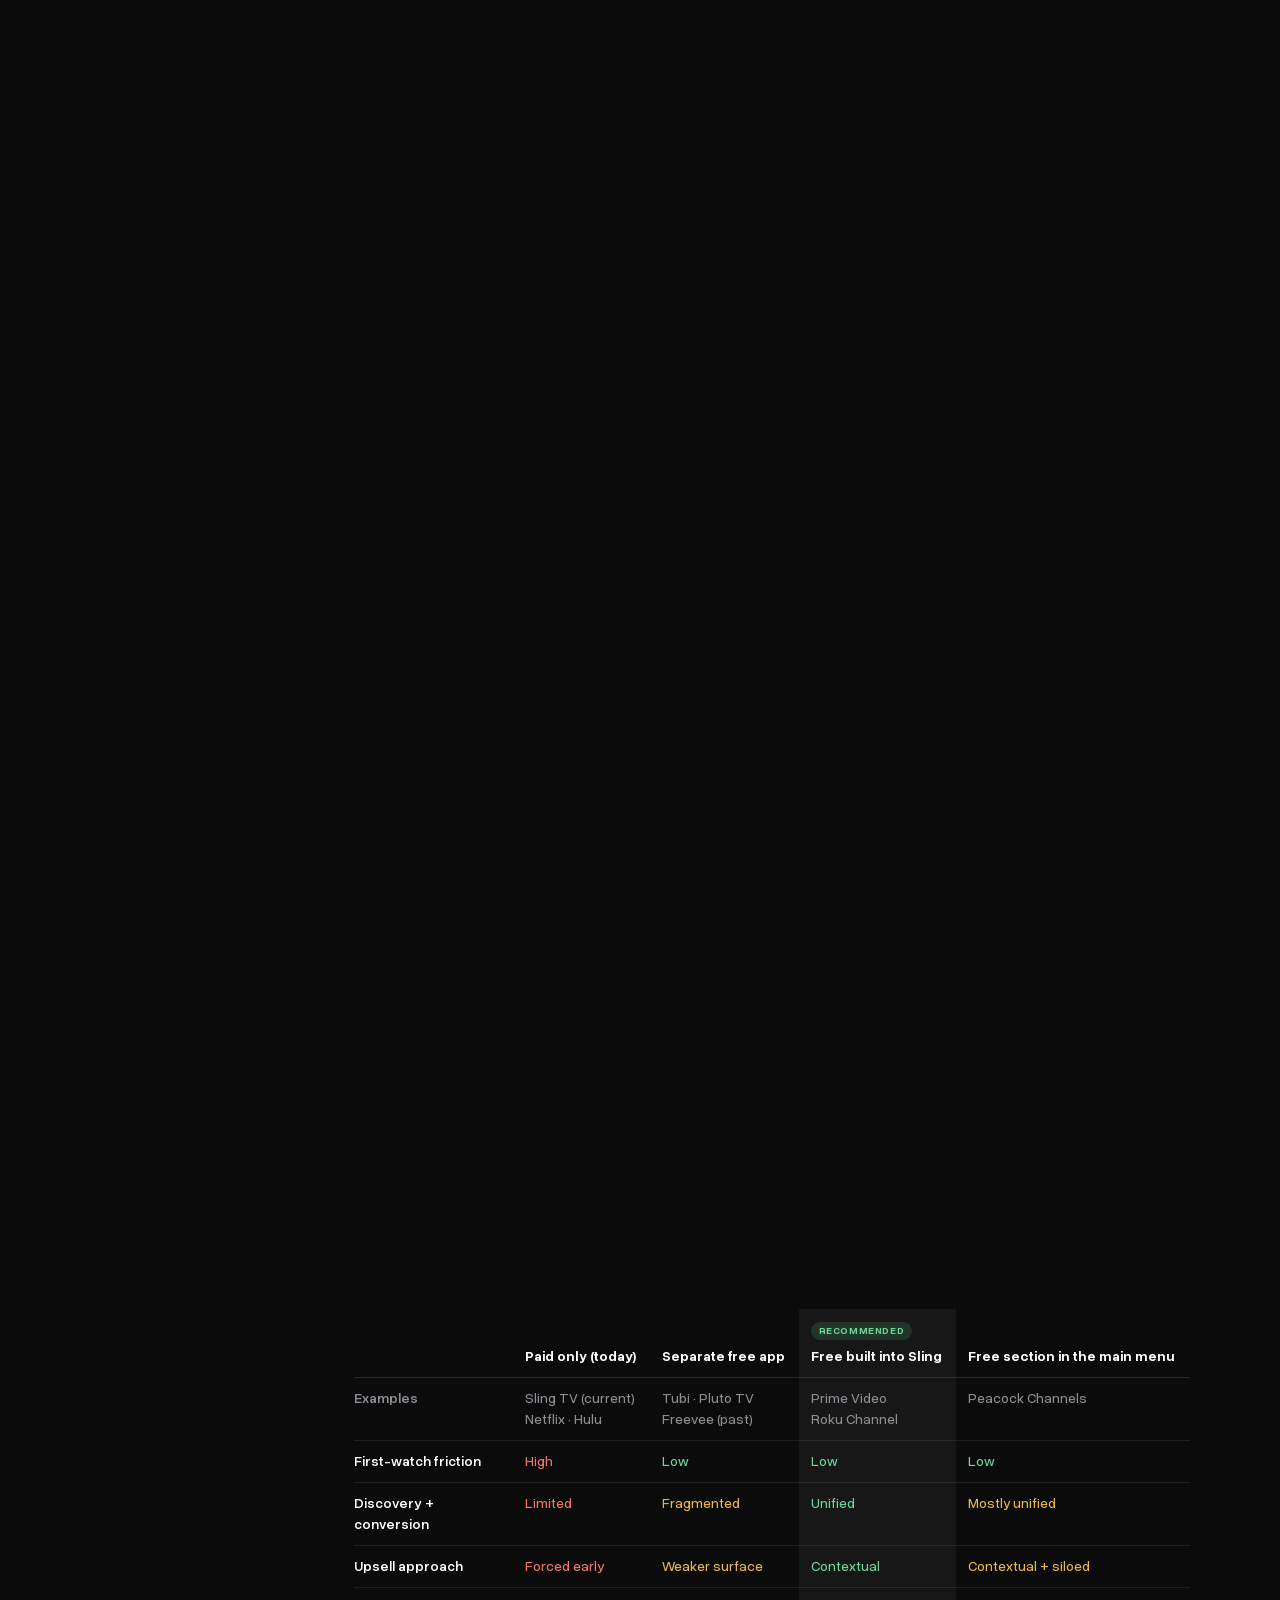
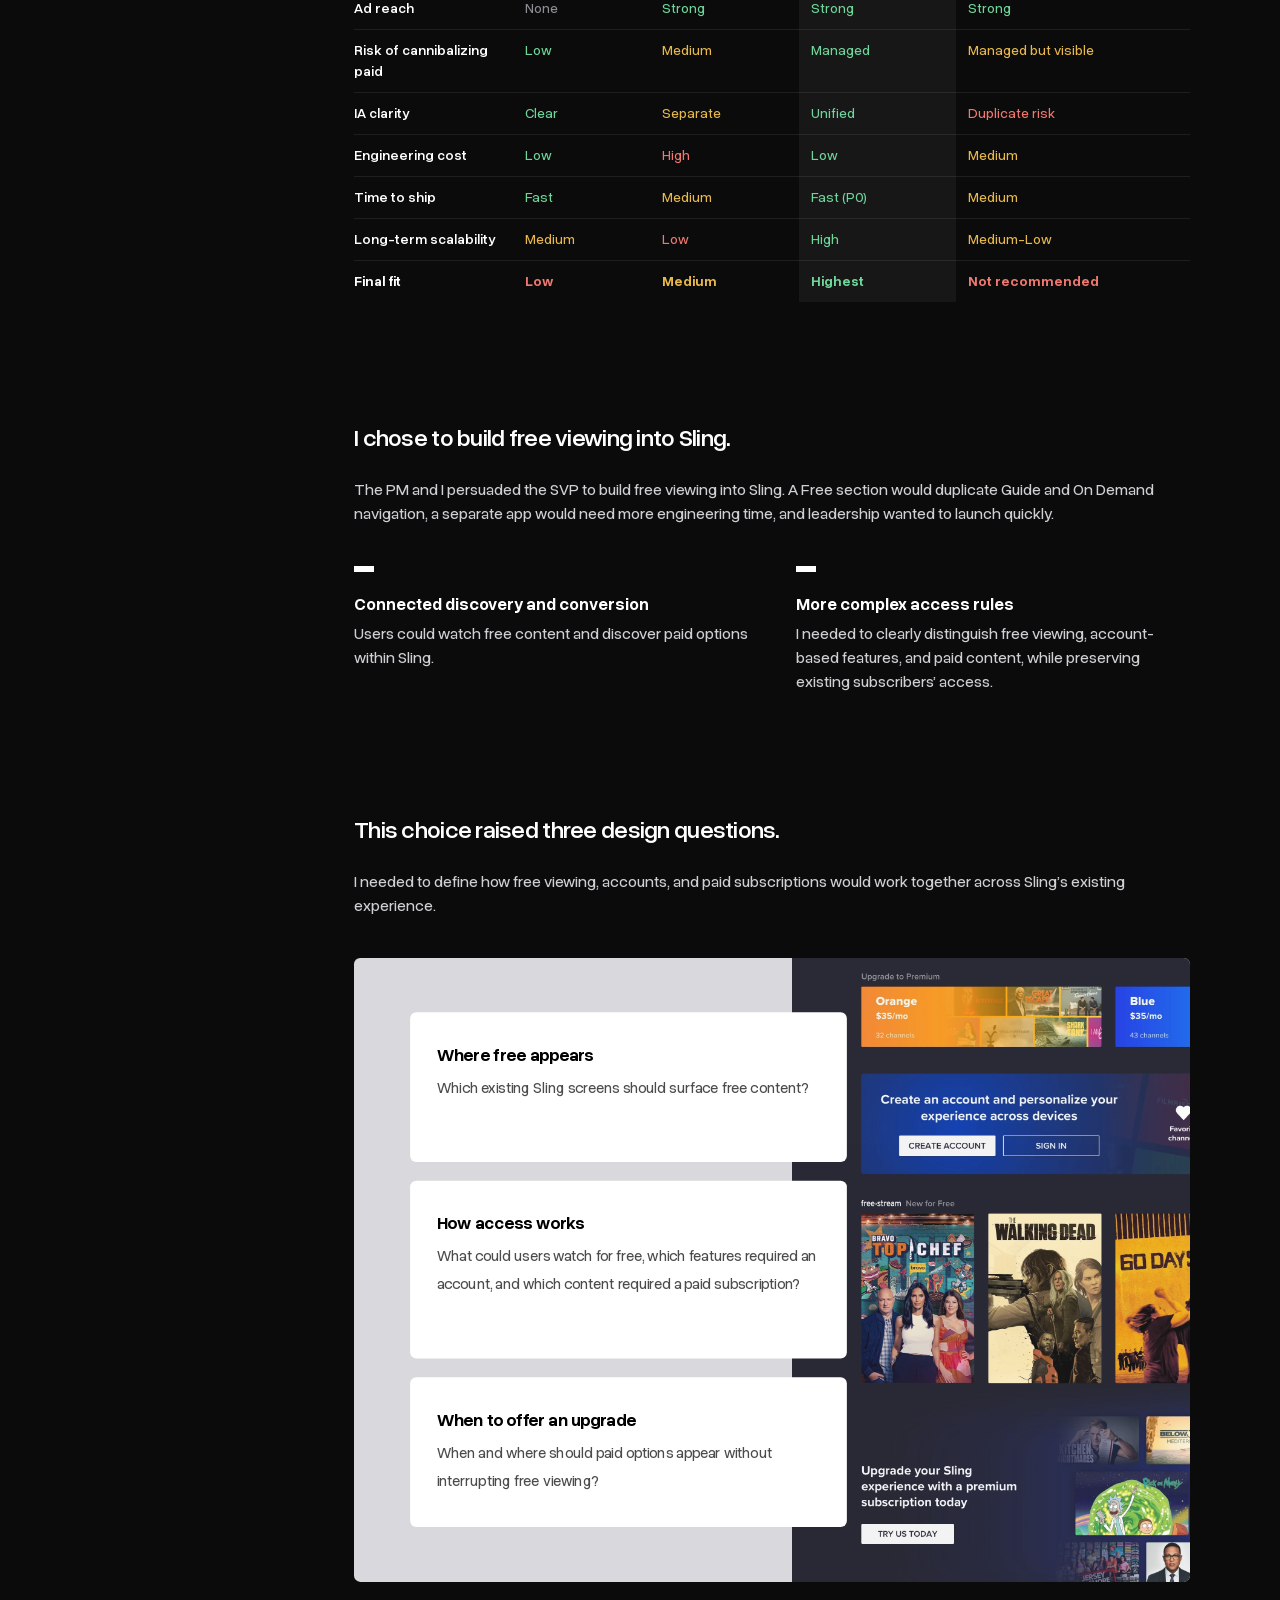
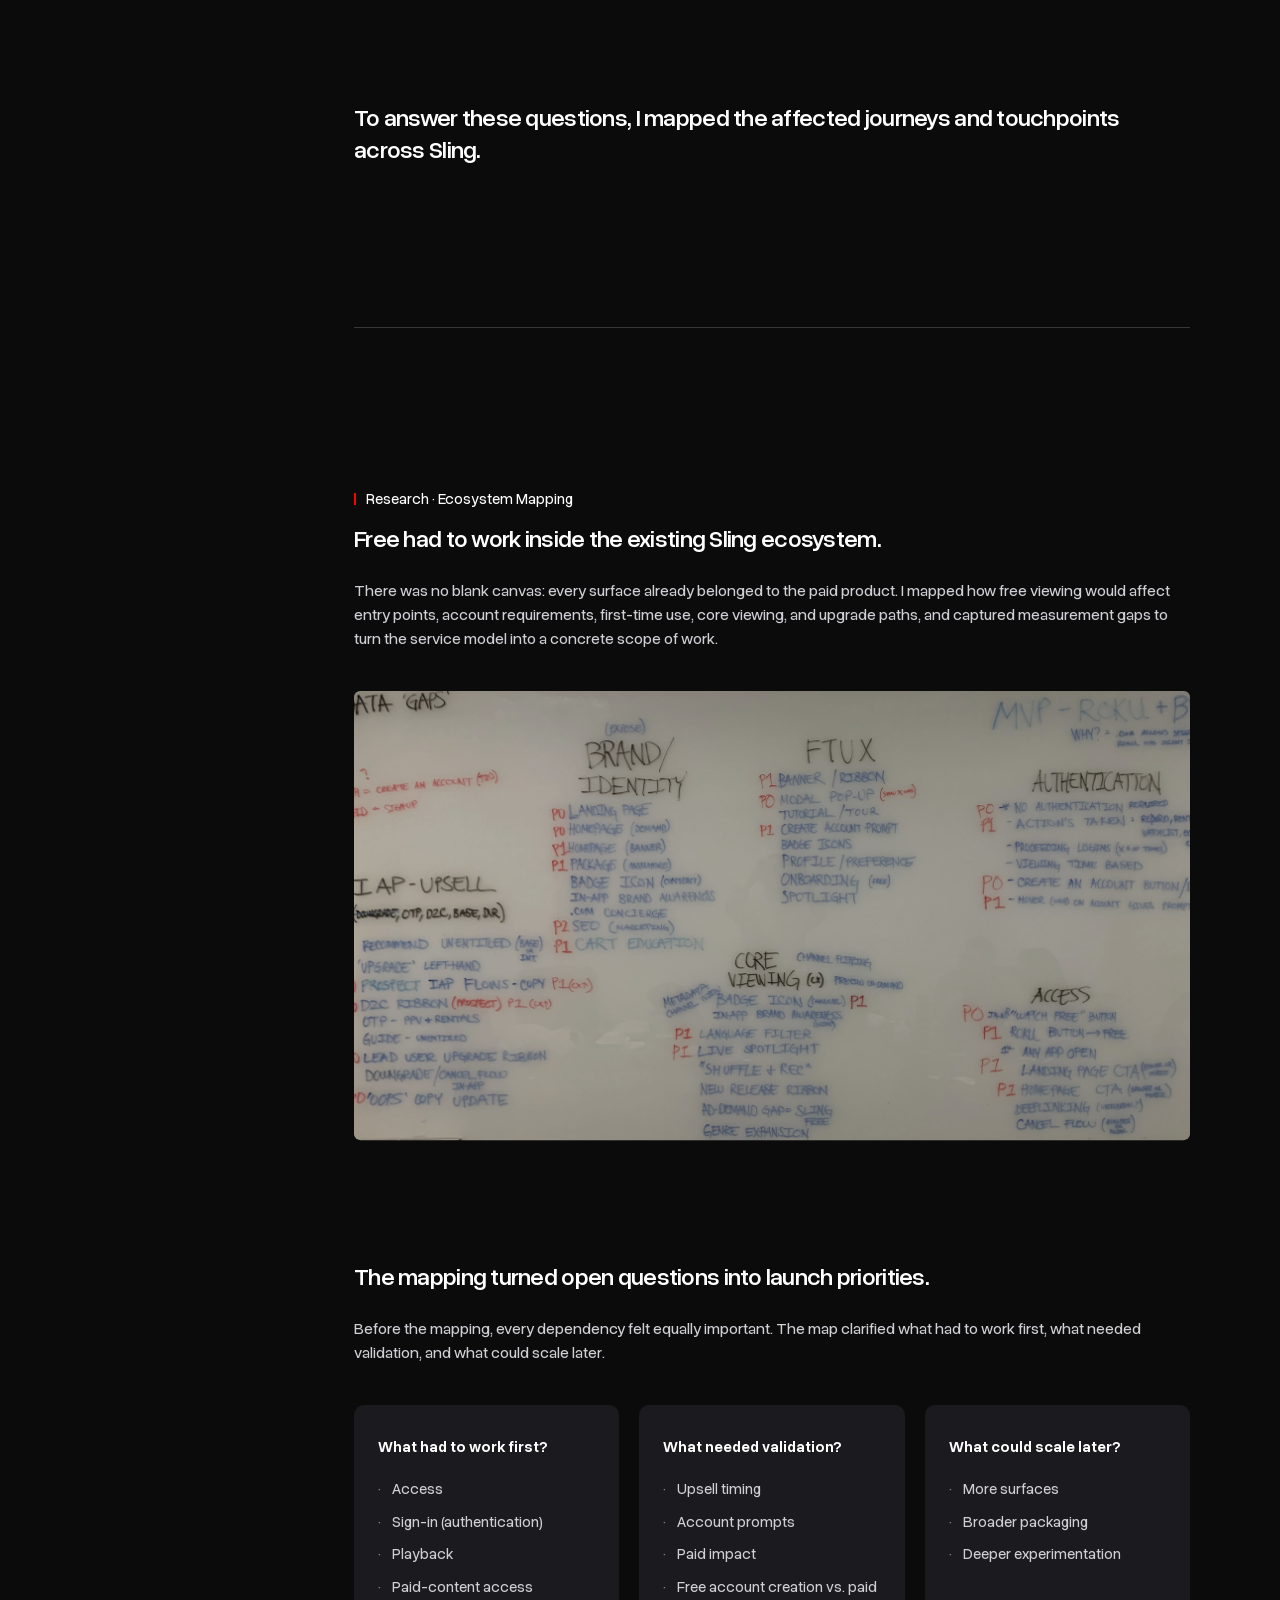
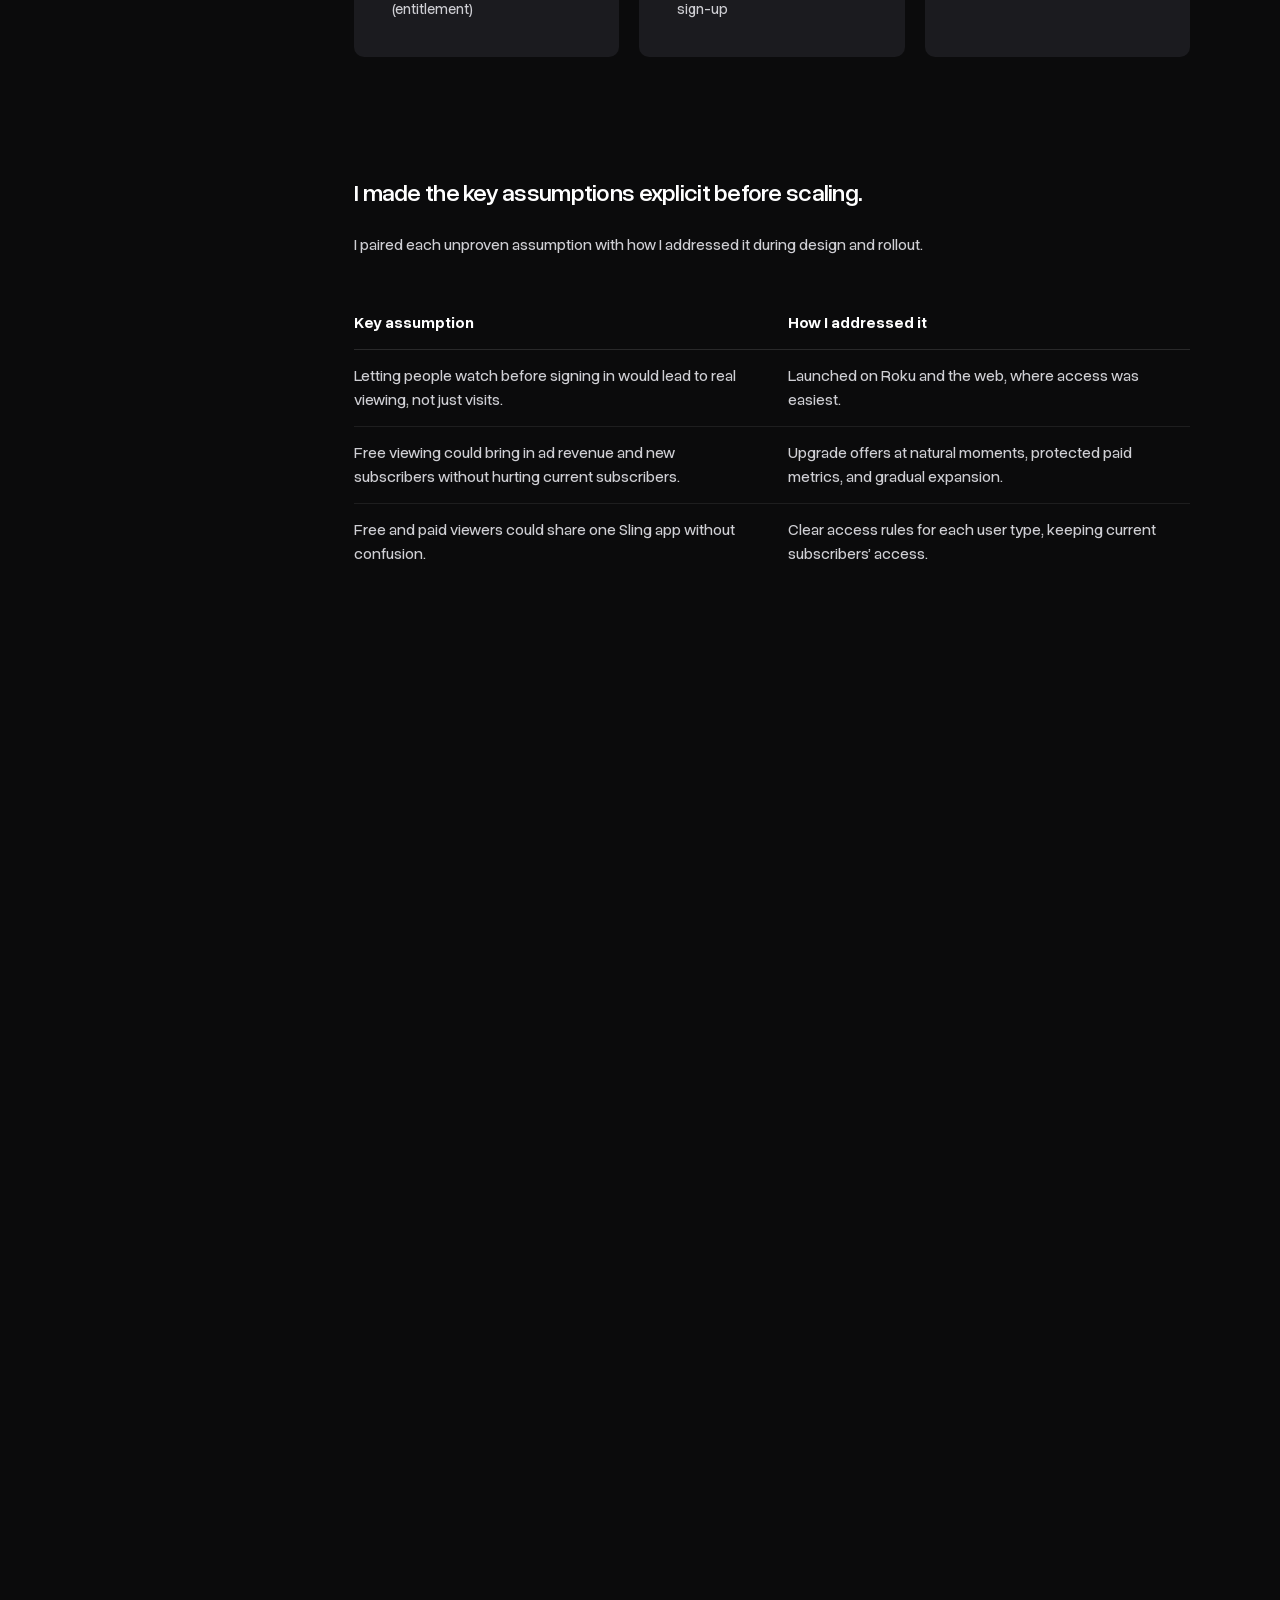
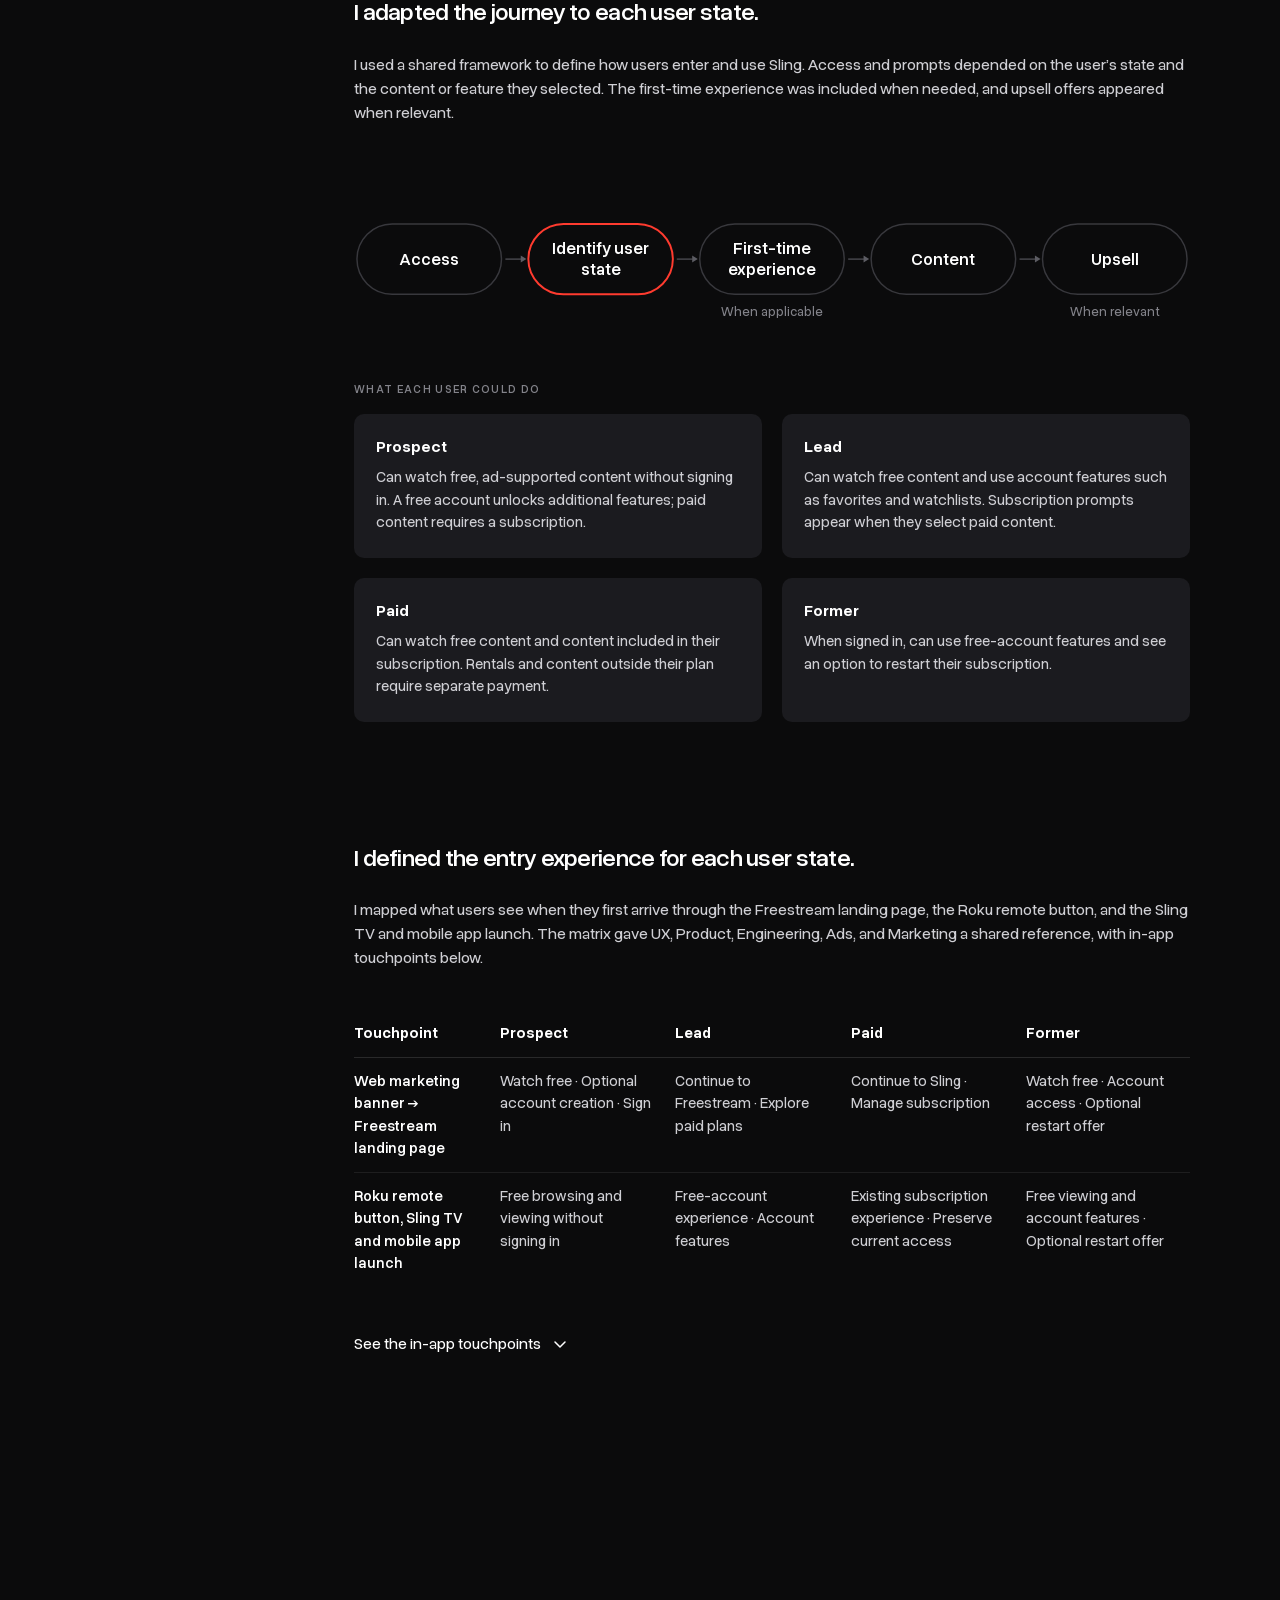
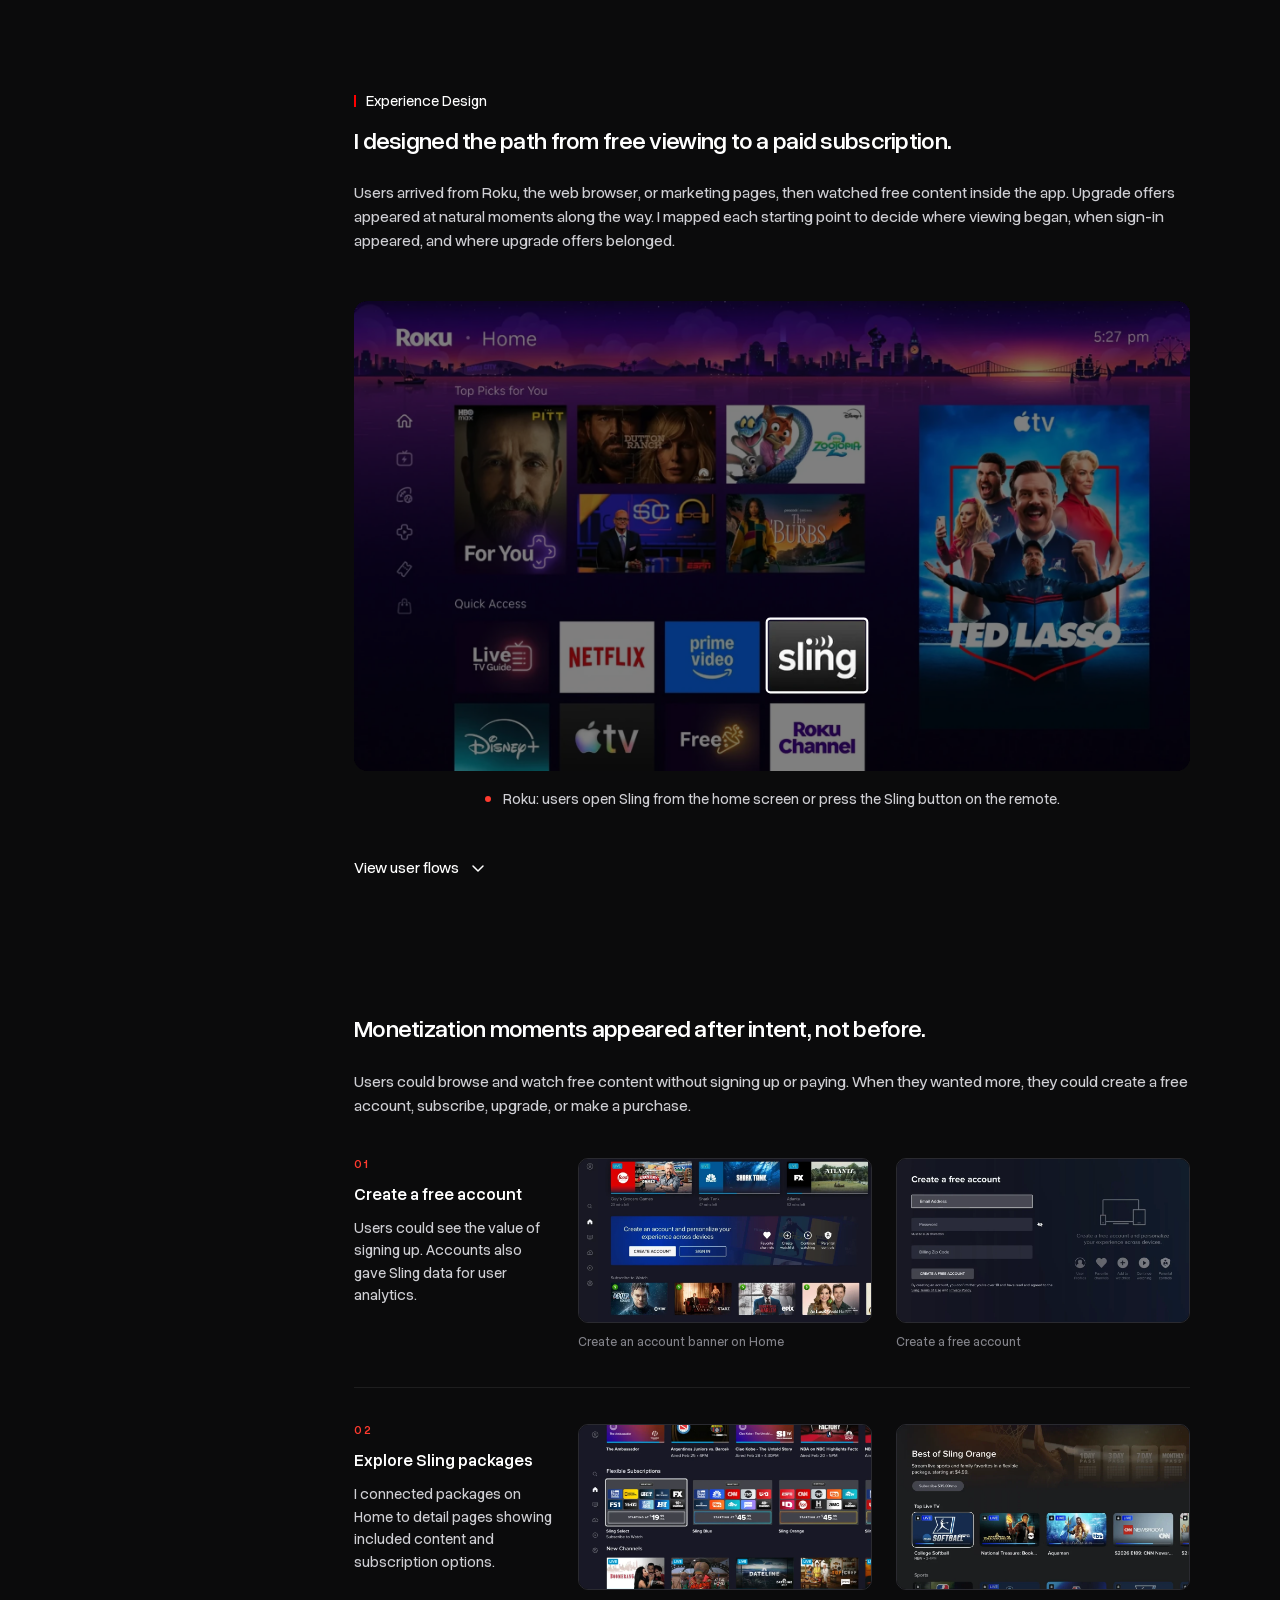
==== commit 649a45d7: "Freestream: clarify Roku and Browser launch wording Co-Authored-By: Claude Sonnet 5.5 <noreply@anthr" ====
--- a/projects/freestream/index.html
+++ b/projects/freestream/index.html
@@ -394,7 +394,7 @@
 <table>
 <thead><tr><th>Key assumption</th><th>How I addressed it</th></tr></thead>
 <tbody>
-<tr><td>Letting people watch before signing in would lead to real viewing, not just visits.</td><td>Started with the web browser and a small Roku group, then expanded.</td></tr>
+<tr><td>Letting people watch before signing in would lead to real viewing, not just visits.</td><td>Launched on Roku and the web, where access was easiest.</td></tr>
 <tr><td>Free viewing could bring in ad revenue and new subscribers without hurting current subscribers.</td><td>Upgrade offers at natural moments, protected paid metrics, and gradual expansion.</td></tr>
 <tr><td>Free and paid viewers could share one Sling app without confusion.</td><td>Clear access rules for each user type, keeping current subscribers’ access.</td></tr>
 </tbody></table>
@@ -737,7 +737,7 @@
 <h2 data-y="31811">We launched on Roku and Browser, then expanded in stages.</h2>
 <div class="bd" data-y="31931"><p>We started with limited exposure to monitor free viewing and paid subscriber health before expanding the rollout.</p></div>
 <h2 data-y="32336">The Sling button opened a direct path to free viewing.</h2>
-<div class="bd" data-y="32456"><p>For users without an account, the Sling button on Roku remotes opened free browsing and viewing instead of a sign-in screen. We introduced this change to a limited group first.</p></div>
+<div class="bd" data-y="32456"><p>Roku users could open Sling from the home screen or press the Sling button on the remote. For users without an account, the button opened free browsing and viewing instead of a sign-in screen. To protect existing subscribers, we introduced it to a limited group first and expanded gradually.</p></div>
 <div class="rkx" data-y="32681">
 <style>
 .rkx{margin:32px 0 0}
@@ -798,7 +798,7 @@
 </script>
 </div>
 <h2 data-y="33826">Browser gave users a direct path into Freestream.</h2>
-<div class="bd" data-y="34006"><p>Users could start watching from the landing page without creating an account. The web also let us update messaging and entry points quickly during the rollout.</p></div>
+<div class="bd" data-y="34006"><p>People arriving from marketing channels landed on a Freestream page that introduced Sling Free, then went straight to Sling on the web to watch for free with ads. The web also let us update messaging and entry points quickly during the rollout.</p></div>
 <div class="vis" data-w="1340" data-h="800" data-y="34276"><div class="vin" style="width:1340px;height:800px"><div class="a" data-id="0:286" style="left:0.00px;top:0.00px;width:1340px;height:800px;"><div class="a" data-id="0:288" style="left:0px;top:0px;width:1340px;height:800px;background:#000000;border-radius:10px;"></div><div class="a" style="left:0px;top:0px;width:1340px;height:800px;overflow:hidden;border-radius:10px;"><div class="a" data-id="0:289" style="left:-180px;top:-59.5px;width:1564px;height:880px;opacity:0.17;overflow:hidden;"><img src="a/0_289.webp" alt="" style="width:100%;height:100%;object-fit:fill"></div><div class="a" data-id="0:290" style="left:246px;top:59px;width:848px;height:815px;"><div class="a" data-id="0:291" style="left:0px;top:0px;width:848px;height:815px;overflow:hidden;"><img src="a/0_291g.webp" alt="" style="width:100%;height:100%;object-fit:fill"></div><div class="a" data-id="0:292" style="left:424px;top:159px;width:354px;height:256px;overflow:hidden;"><img src="a/0_292b.webp" alt="" style="width:100%;height:100%;object-fit:fill"><div class="fpv" style="position:absolute;left:3.824%;top:12.1%;width:93.22%;height:67.1%;overflow:hidden;background:#000"><video src="a/tv_browser.mp4" muted playsinline preload="metadata" style="position:absolute;left:0;top:0;width:100%;height:100%;object-fit:cover;object-position:50% 0;transform:scale(1.35);transform-origin:50% 0"></video><div style="position:absolute;inset:0;background:linear-gradient(to top,rgba(0,0,0,.62) 0%,rgba(0,0,0,0) 52%)"></div></div><svg viewBox="0 0 1386 1000" preserveAspectRatio="none" style="position:absolute;left:0;top:0;width:100%;height:100%;pointer-events:none" fill="none" stroke="#fff" stroke-width="4" stroke-linecap="round" stroke-linejoin="round" aria-hidden="true">
 <rect x="90" y="597" width="85" height="59" rx="9" fill="#4a9fd8" stroke="none"/><text x="132.5" y="636" text-anchor="middle" font-family="Overused Grotesk,sans-serif" font-weight="700" font-size="28" fill="#fff" stroke="none">LIVE</text>
 <line x1="90" y1="694" x2="1311" y2="694" stroke="rgba(110,110,130,.75)" stroke-width="12" stroke-linecap="butt"/><line x1="90" y1="694" x2="405" y2="694" stroke="#4a9fd8" stroke-width="12" stroke-linecap="butt"/><circle cx="405" cy="694" r="15" fill="#4a9fd8" stroke="none"/>
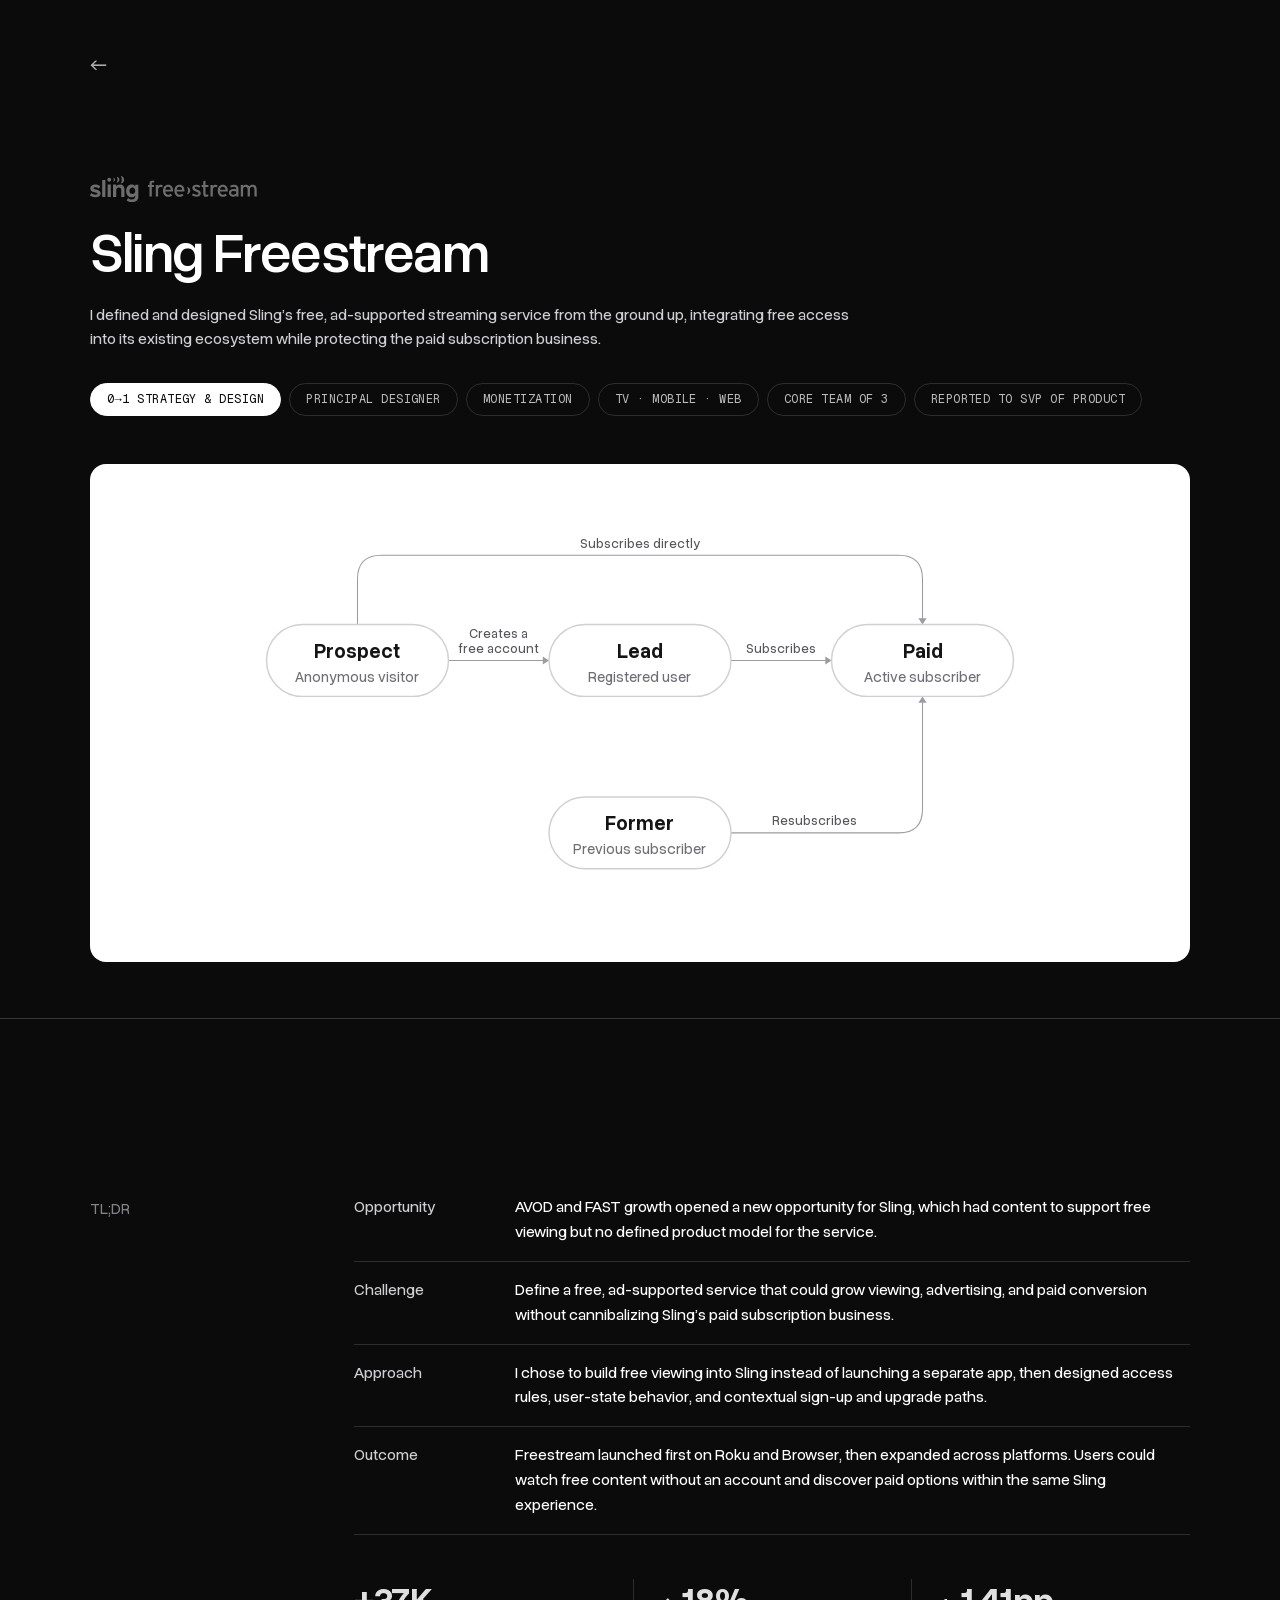
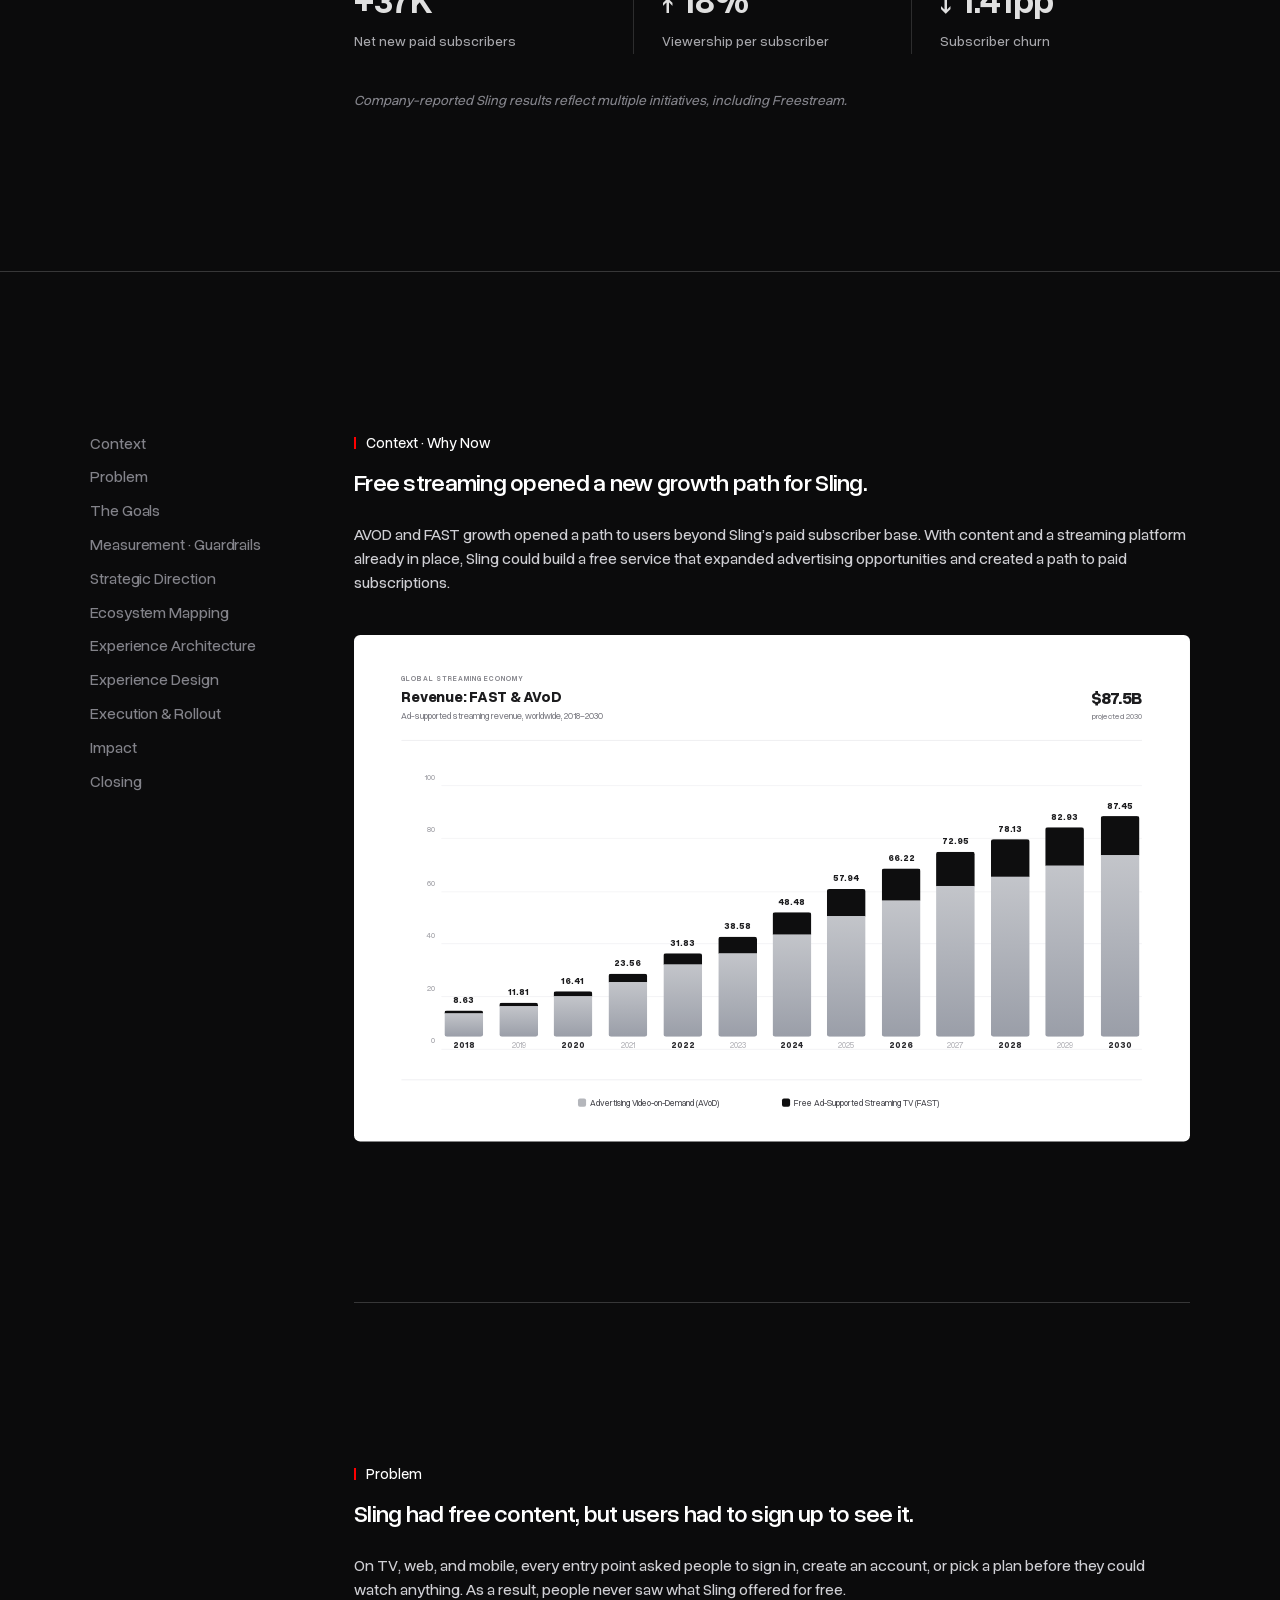
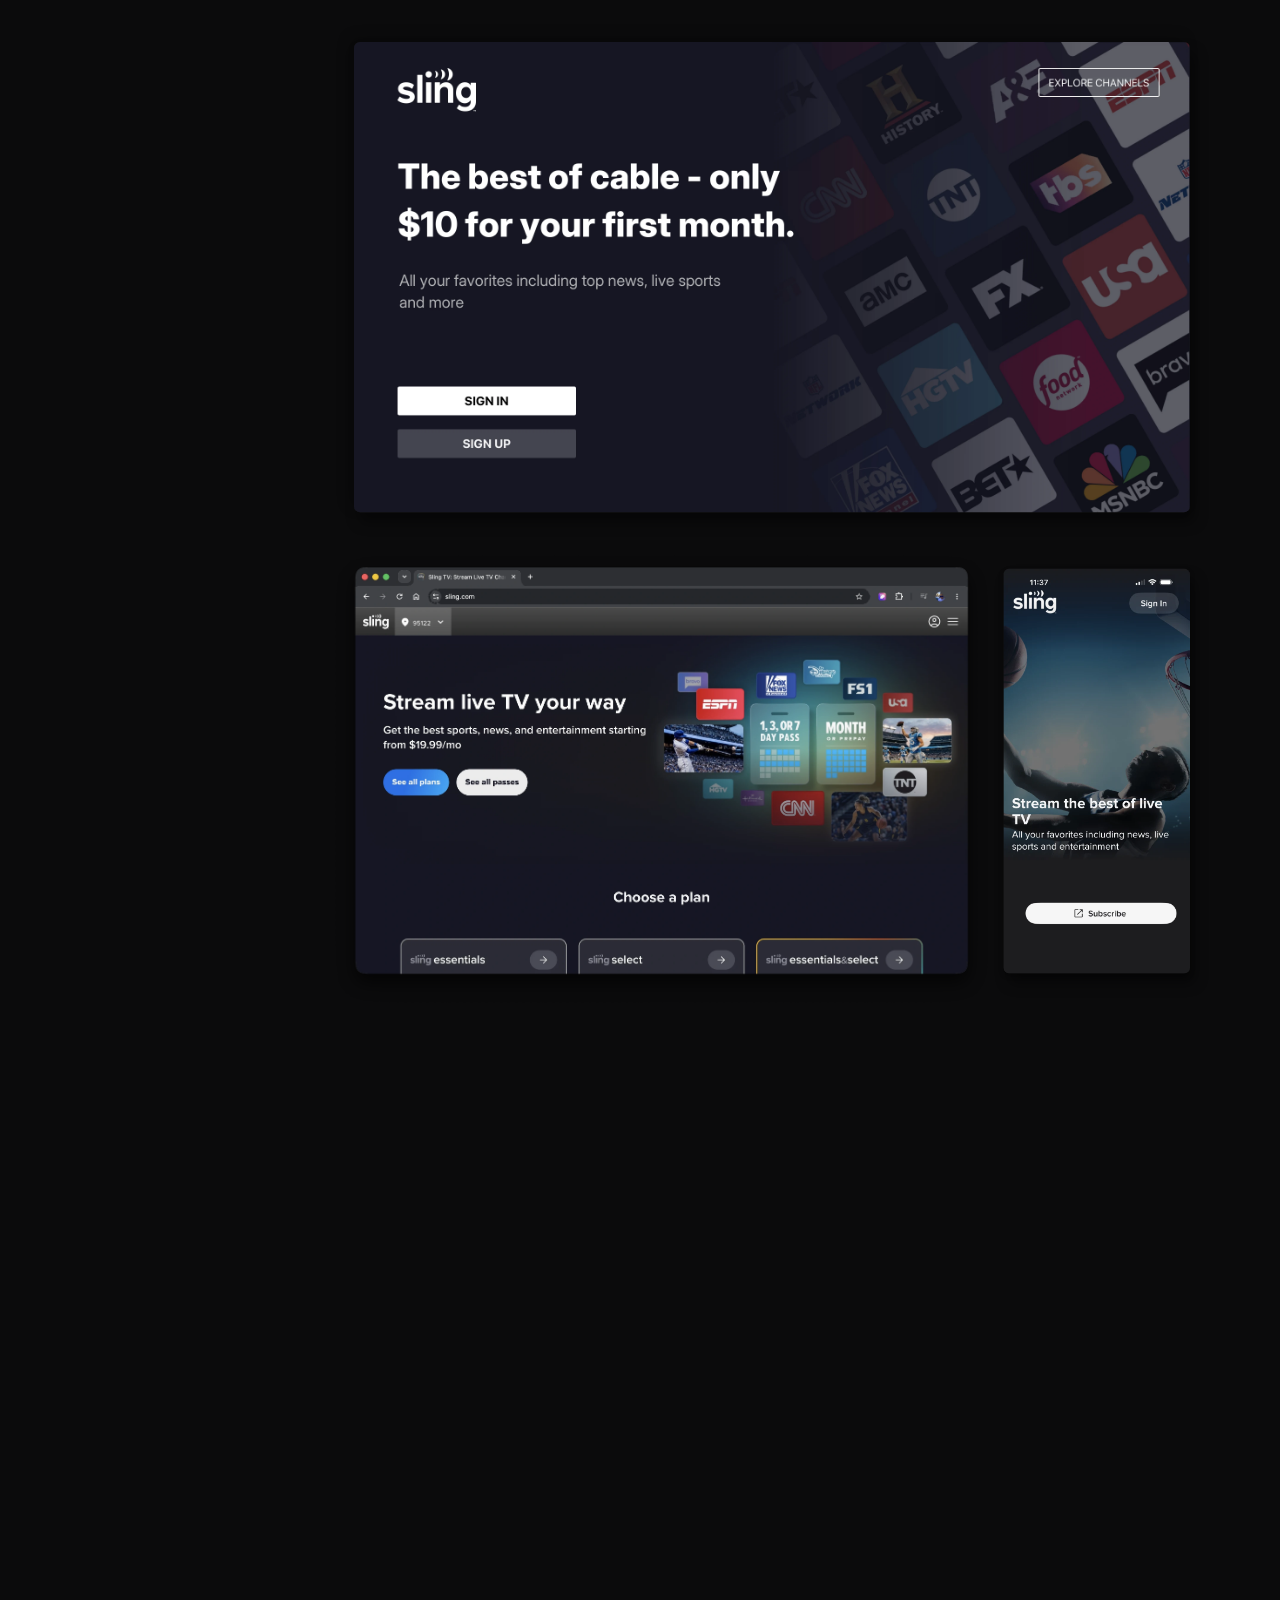
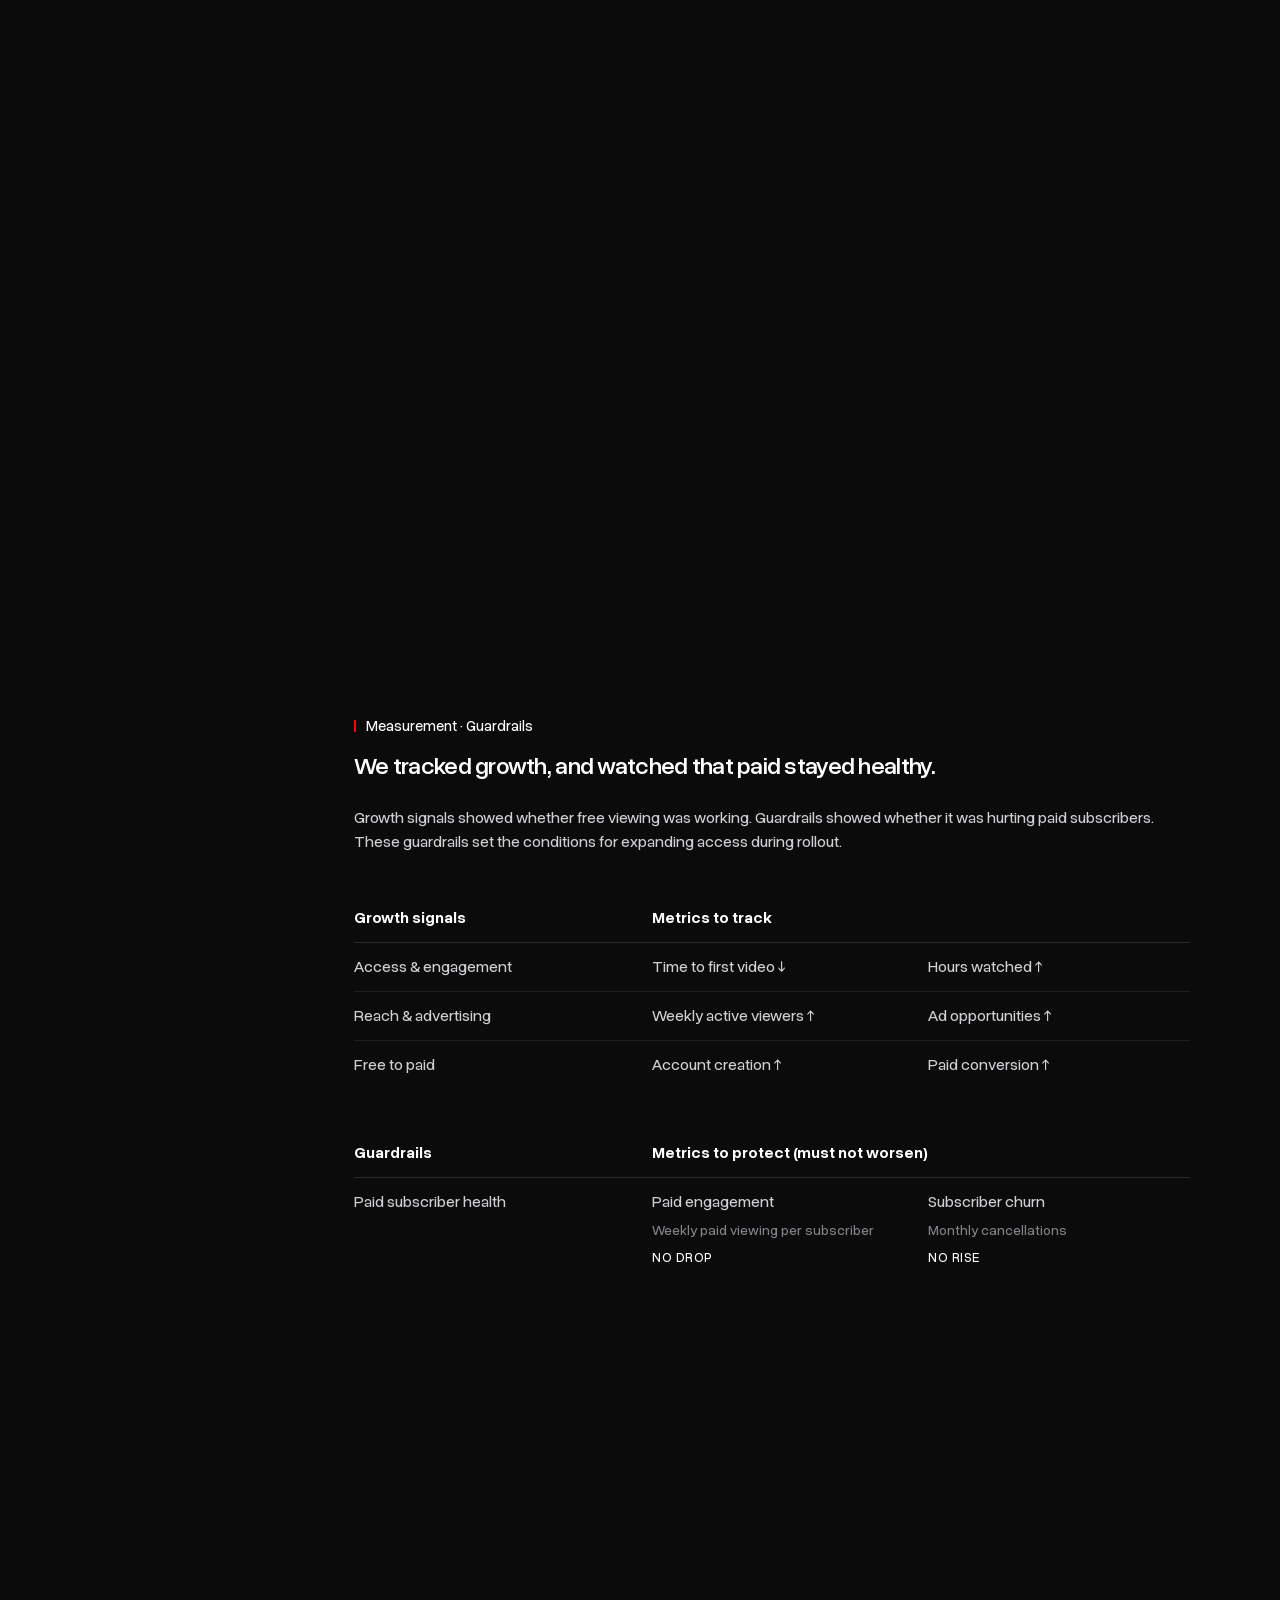
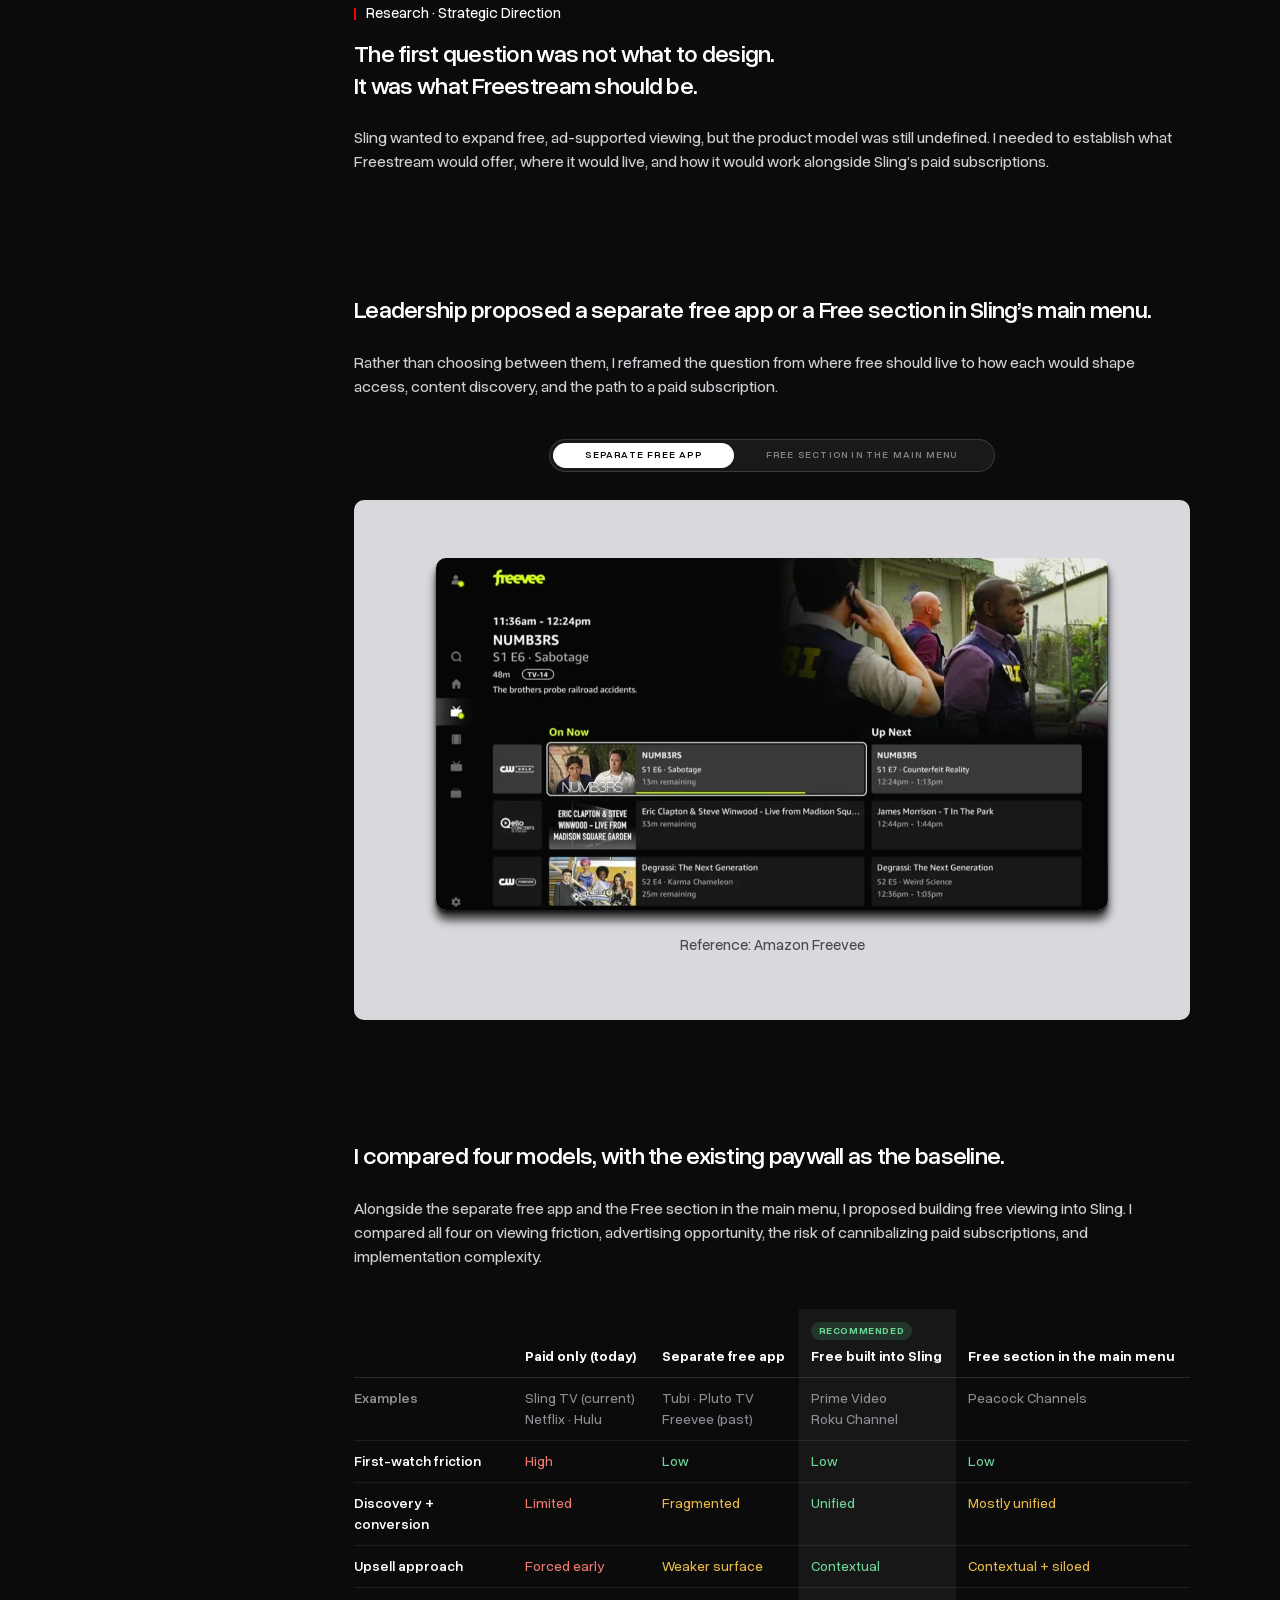
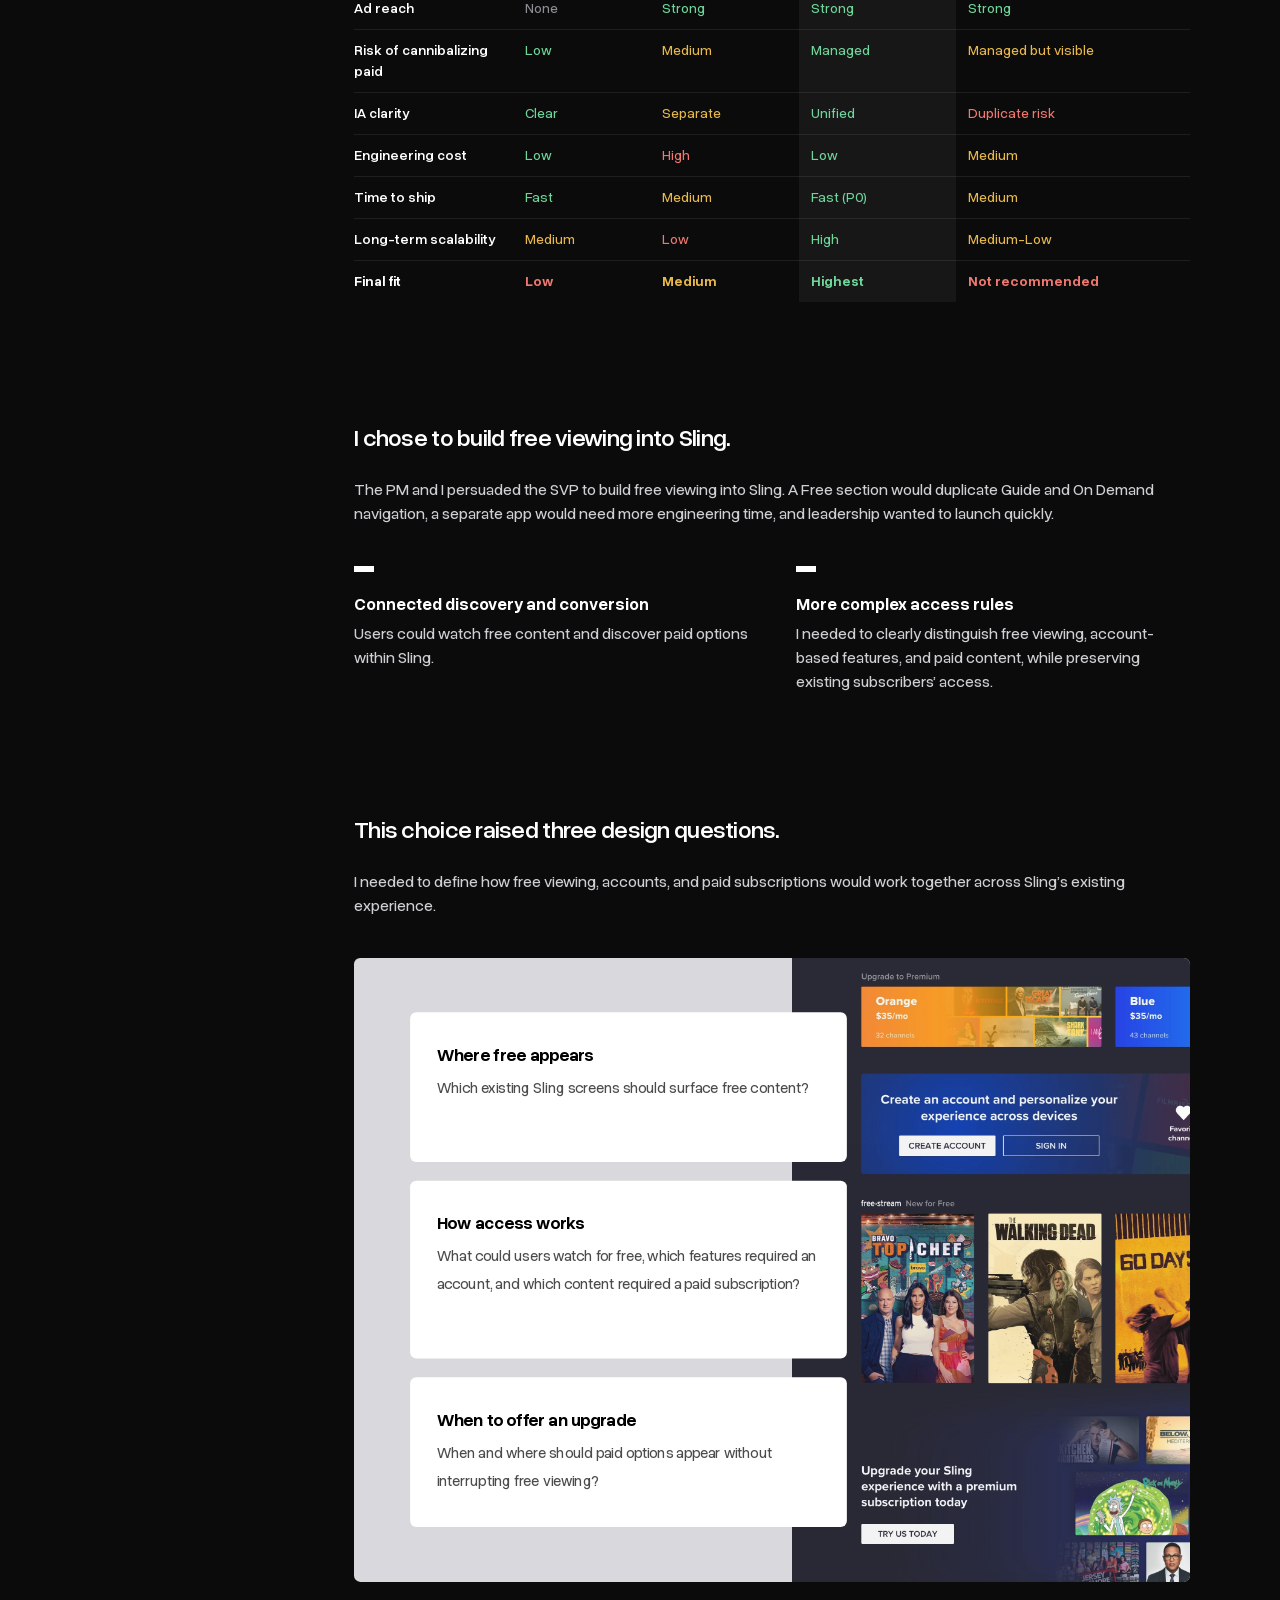
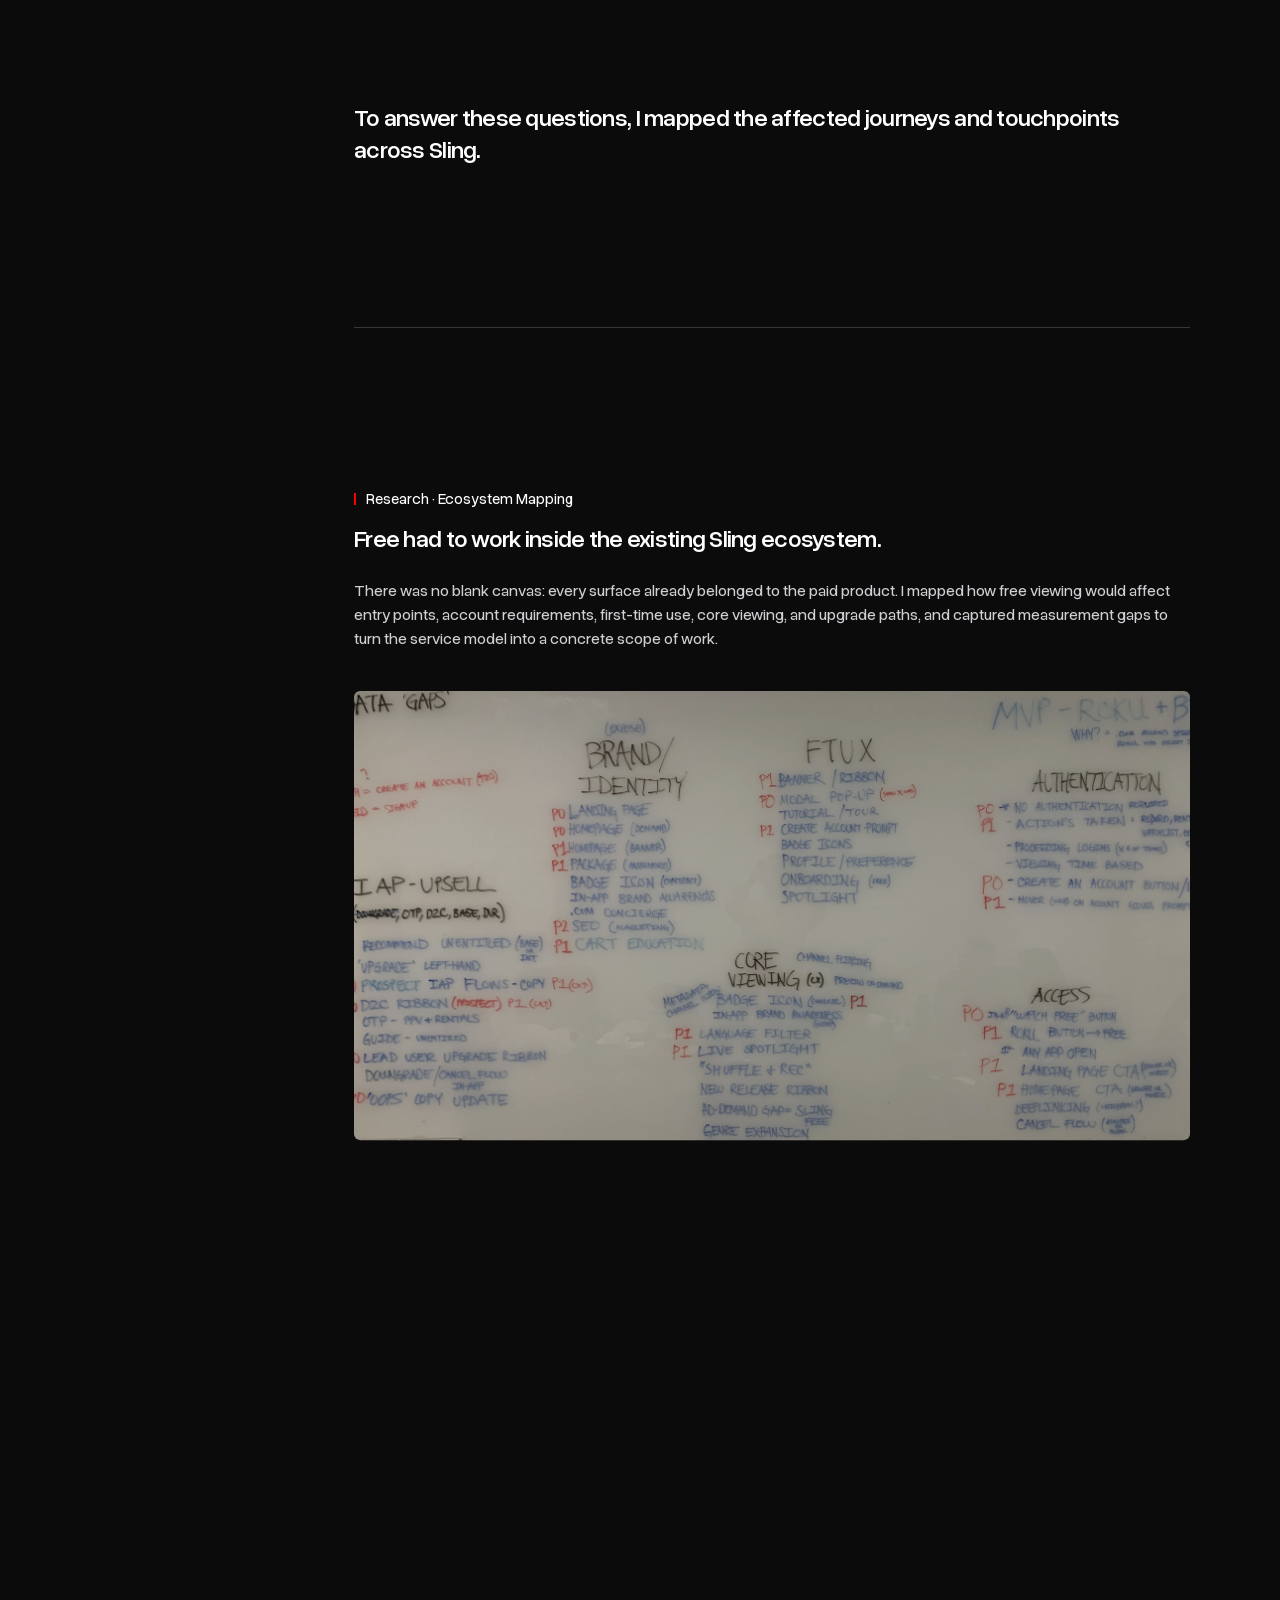
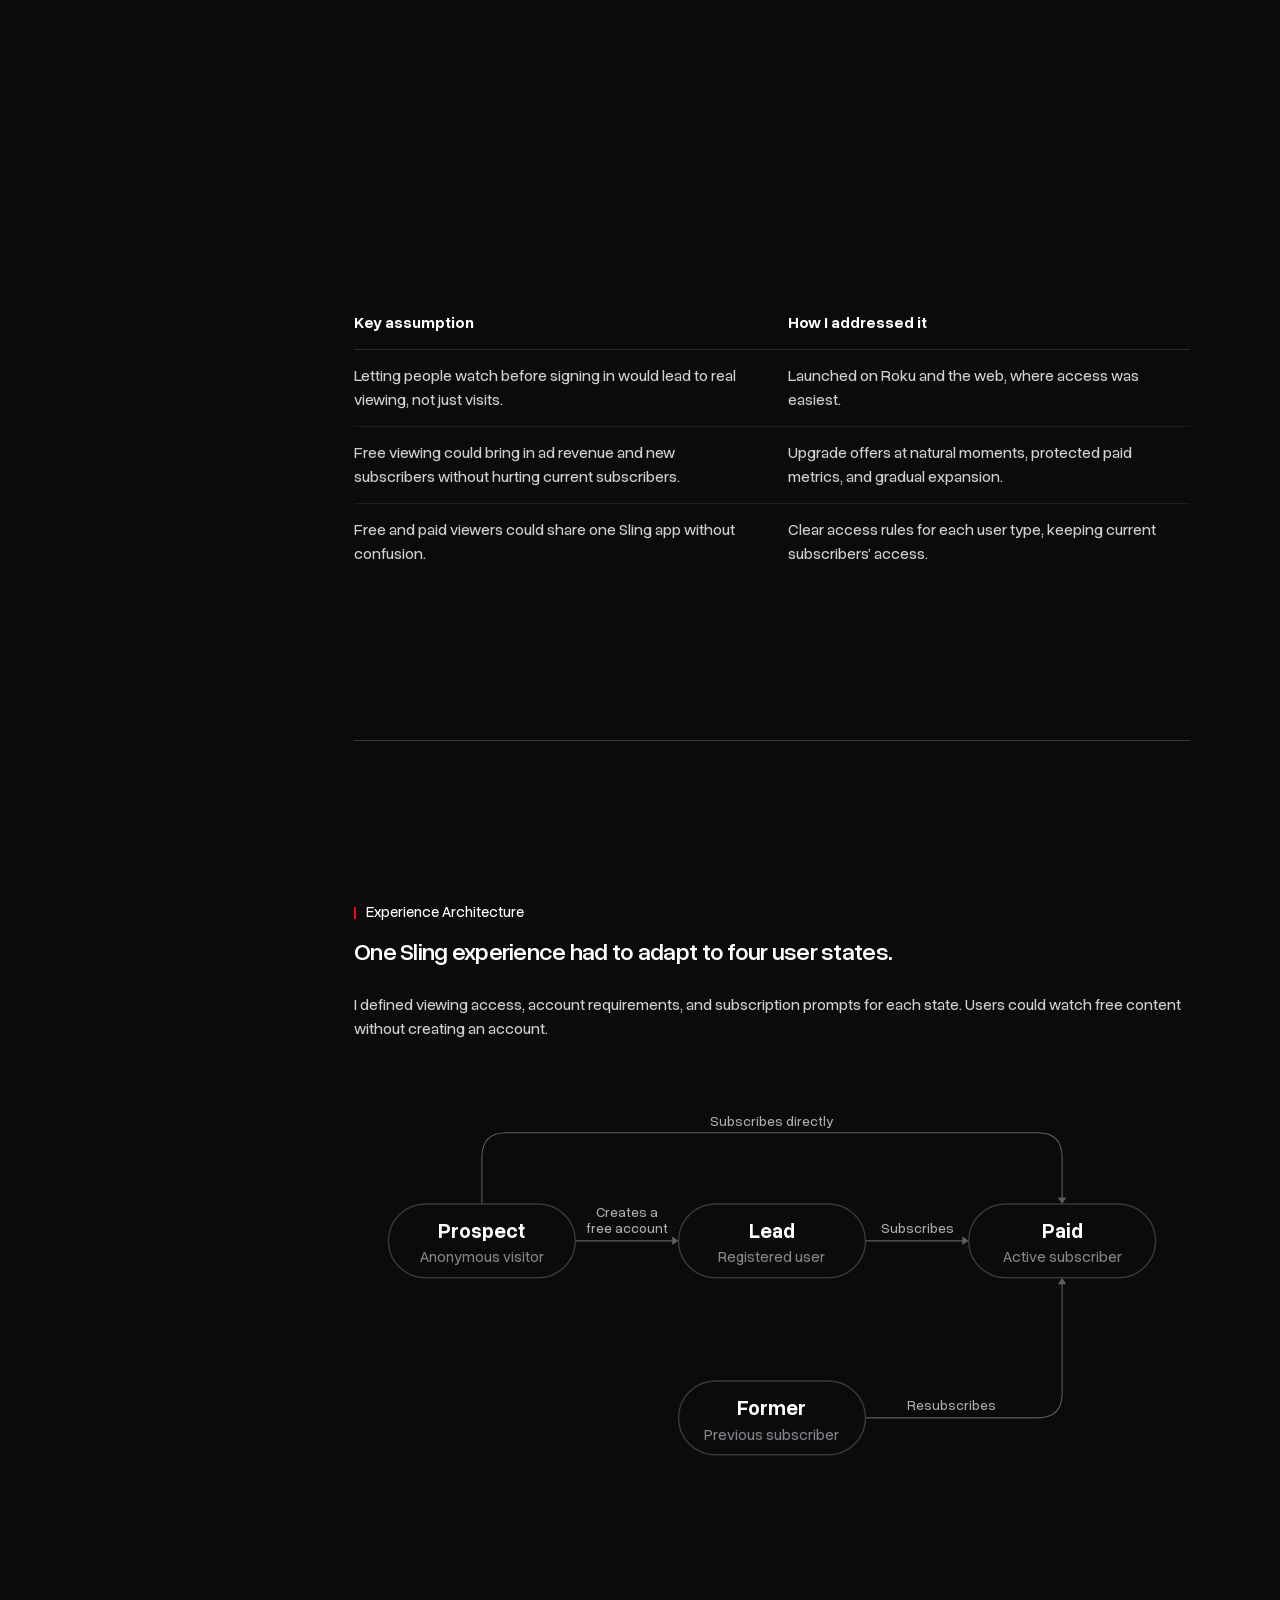
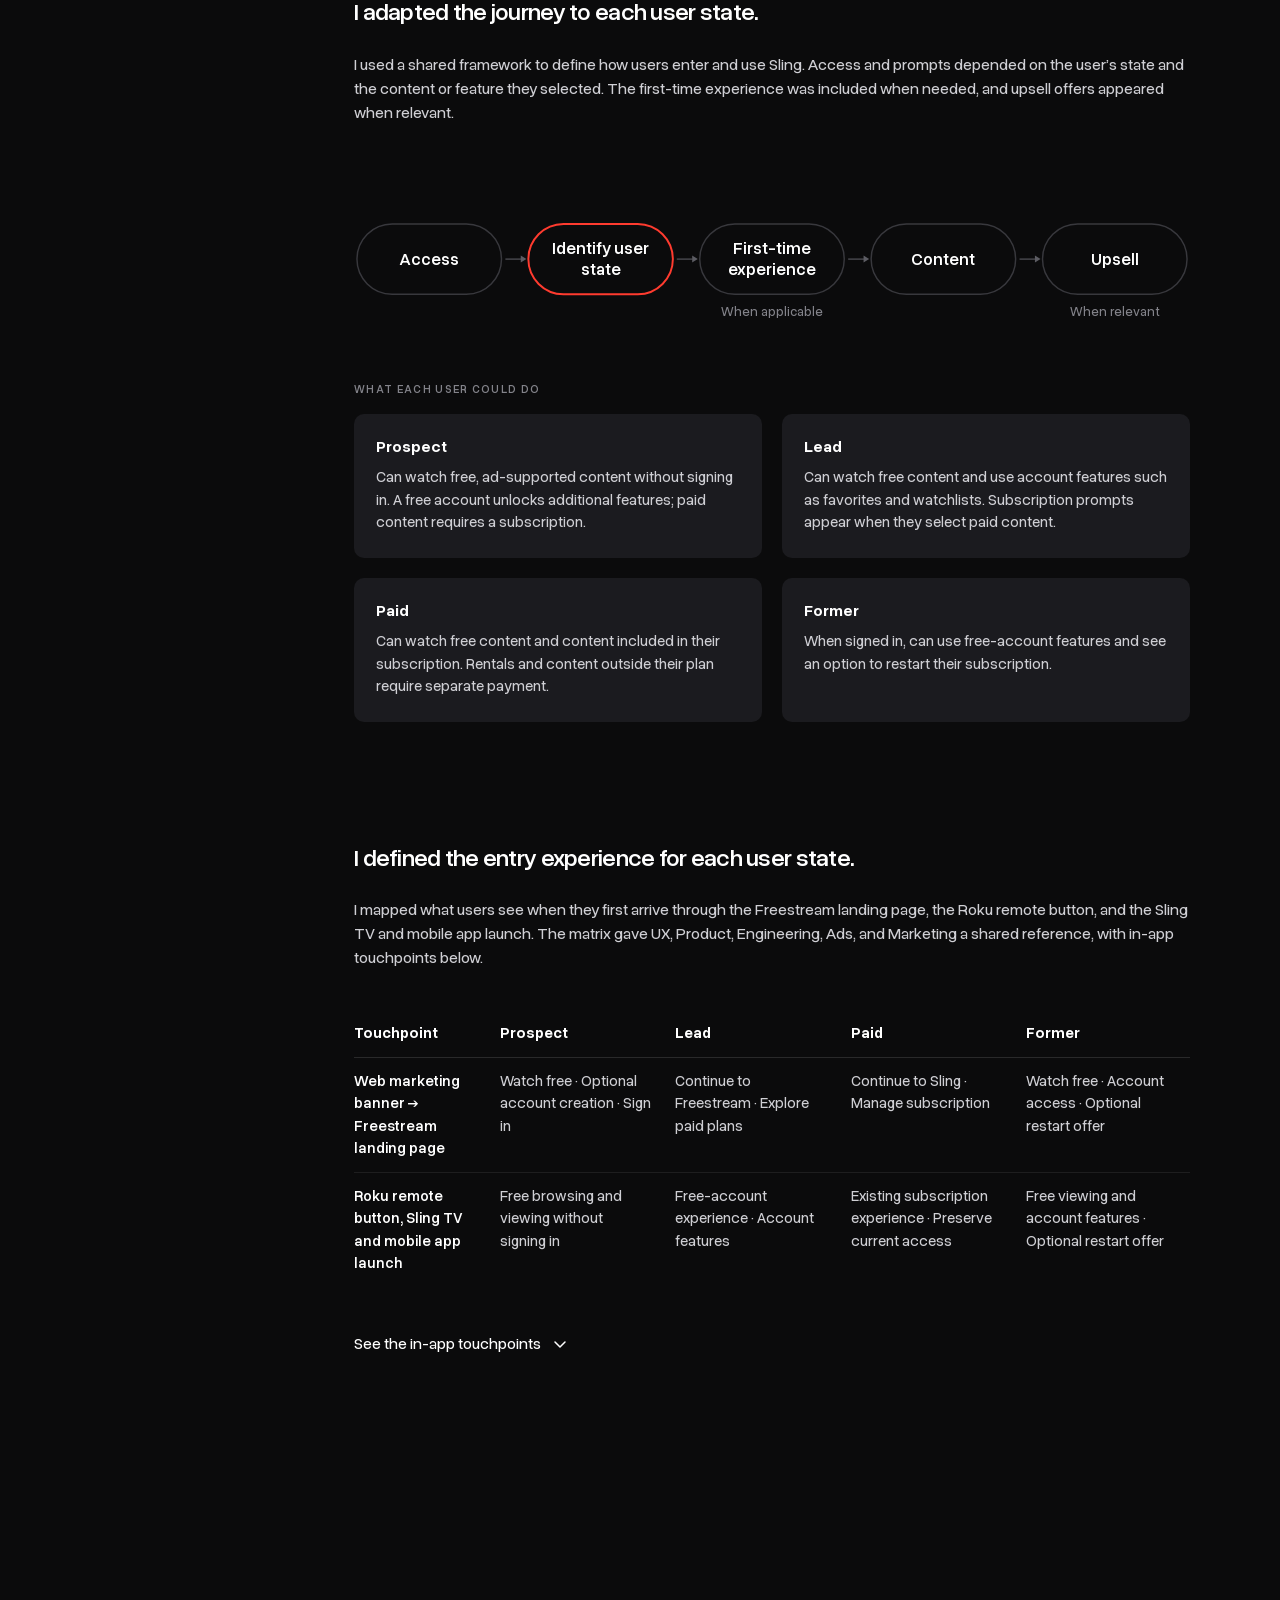
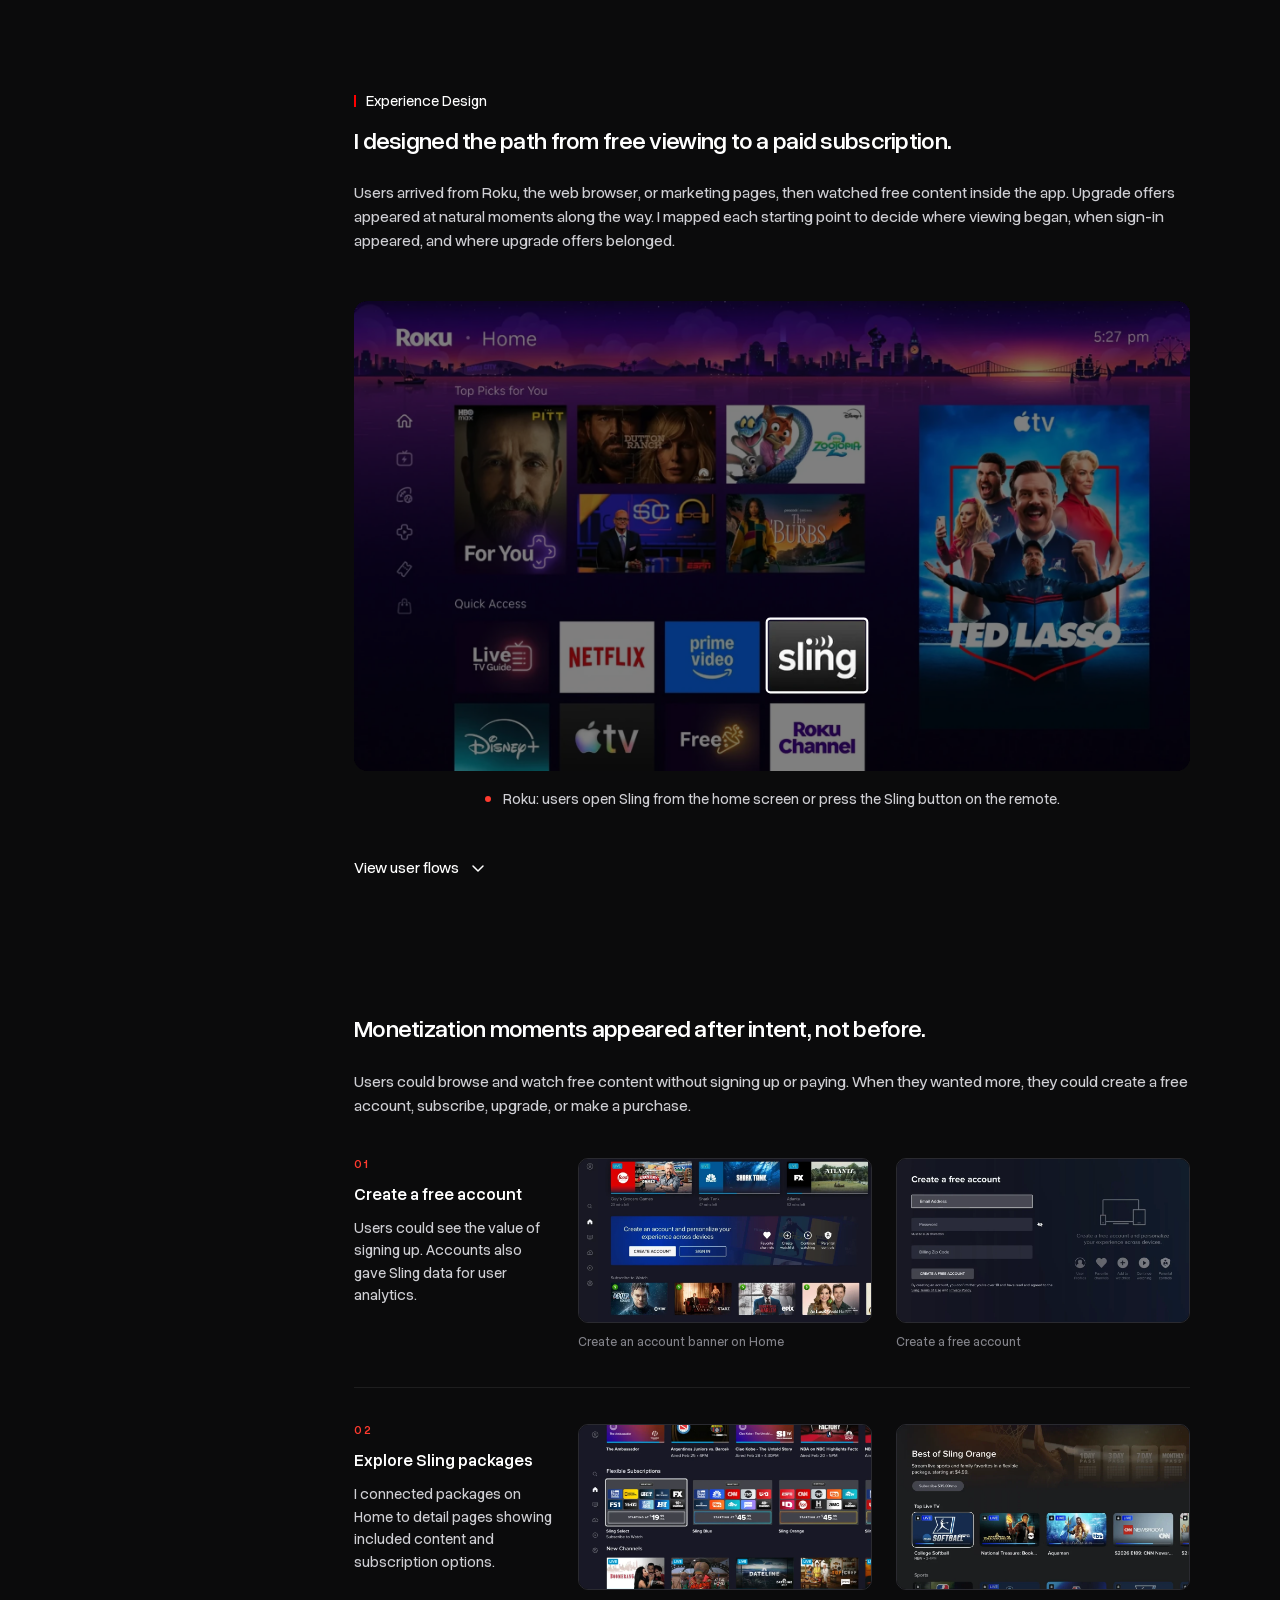
==== commit ff78f3d5: "Freestream: move subscriber-protection wording to rollout monitoring Co-Authored-By: Claude Sonnet 5" ====
--- a/projects/freestream/index.html
+++ b/projects/freestream/index.html
@@ -737,7 +737,7 @@
 <h2 data-y="31811">We launched on Roku and Browser, then expanded in stages.</h2>
 <div class="bd" data-y="31931"><p>We started with limited exposure to monitor free viewing and paid subscriber health before expanding the rollout.</p></div>
 <h2 data-y="32336">The Sling button opened a direct path to free viewing.</h2>
-<div class="bd" data-y="32456"><p>Roku users could open Sling from the home screen or press the Sling button on the remote. For users without an account, the button opened free browsing and viewing instead of a sign-in screen. To protect existing subscribers, we introduced it to a limited group first and expanded gradually.</p></div>
+<div class="bd" data-y="32456"><p>Roku users could open Sling from the home screen or press the Sling button on the remote. For users without an account, the button opened free browsing and viewing instead of a sign-in screen.</p></div>
 <div class="rkx" data-y="32681">
 <style>
 .rkx{margin:32px 0 0}
@@ -808,7 +808,7 @@
 <path d="M1271 741V731H1281M1295 731H1305V741M1305 750V760H1295M1281 760H1271V750" stroke-width="4"/>
 </svg><script>(function(){var c=document.currentScript.parentNode,v=c.querySelector("video");if(!v)return;var rm=window.matchMedia&&matchMedia("(prefers-reduced-motion:reduce)").matches;if(rm)return;var done=false,seen=false;v.addEventListener("ended",function(){done=true});function play(){var p=v.play();if(p&&p.catch)p.catch(function(){})}var io=new IntersectionObserver(function(es){es.forEach(function(e){if(e.isIntersecting){if(!seen){seen=true;play()}else if(!done&&v.paused){play()}}else if(!done){v.pause()}})},{threshold:.35});io.observe(c)})();</script></div></div></div></div></div></div>
 <h2 data-y="35346">We monitored key signals as we expanded access.</h2>
-<div class="bd" data-y="35466"><p>We started at 1%, moved to 5%, and expanded further while monitoring viewing, paid subscriber health, and conversion. <span class="hl">We expanded only while the guardrails held.</span></p></div>
+<div class="bd" data-y="35466"><p>On Roku, we started at 1%, moved to 5%, and expanded further to protect existing subscribers, while monitoring viewing, paid subscriber health, and conversion. <span class="hl">We expanded only while the guardrails held.</span></p></div>
 <div class="frl" data-y="35721">
 <style>
 .frl{margin:64px 0 0}
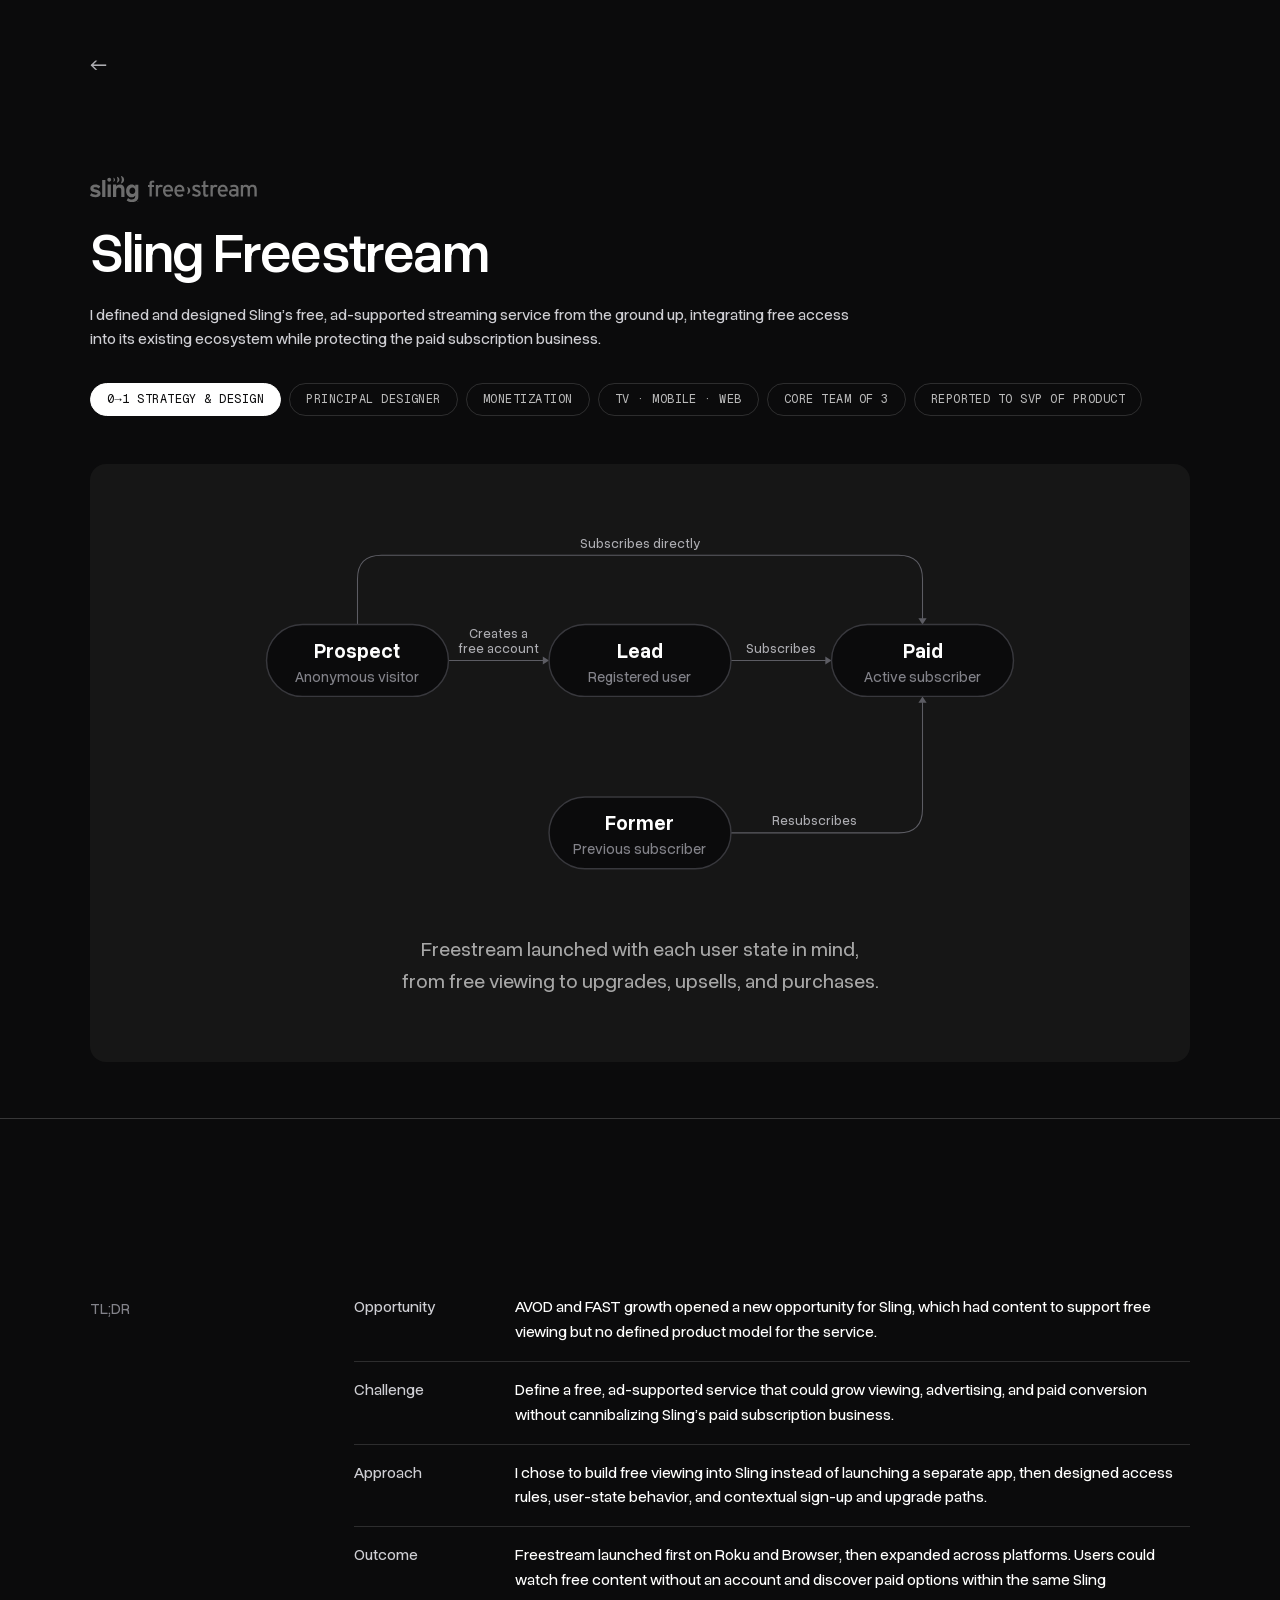
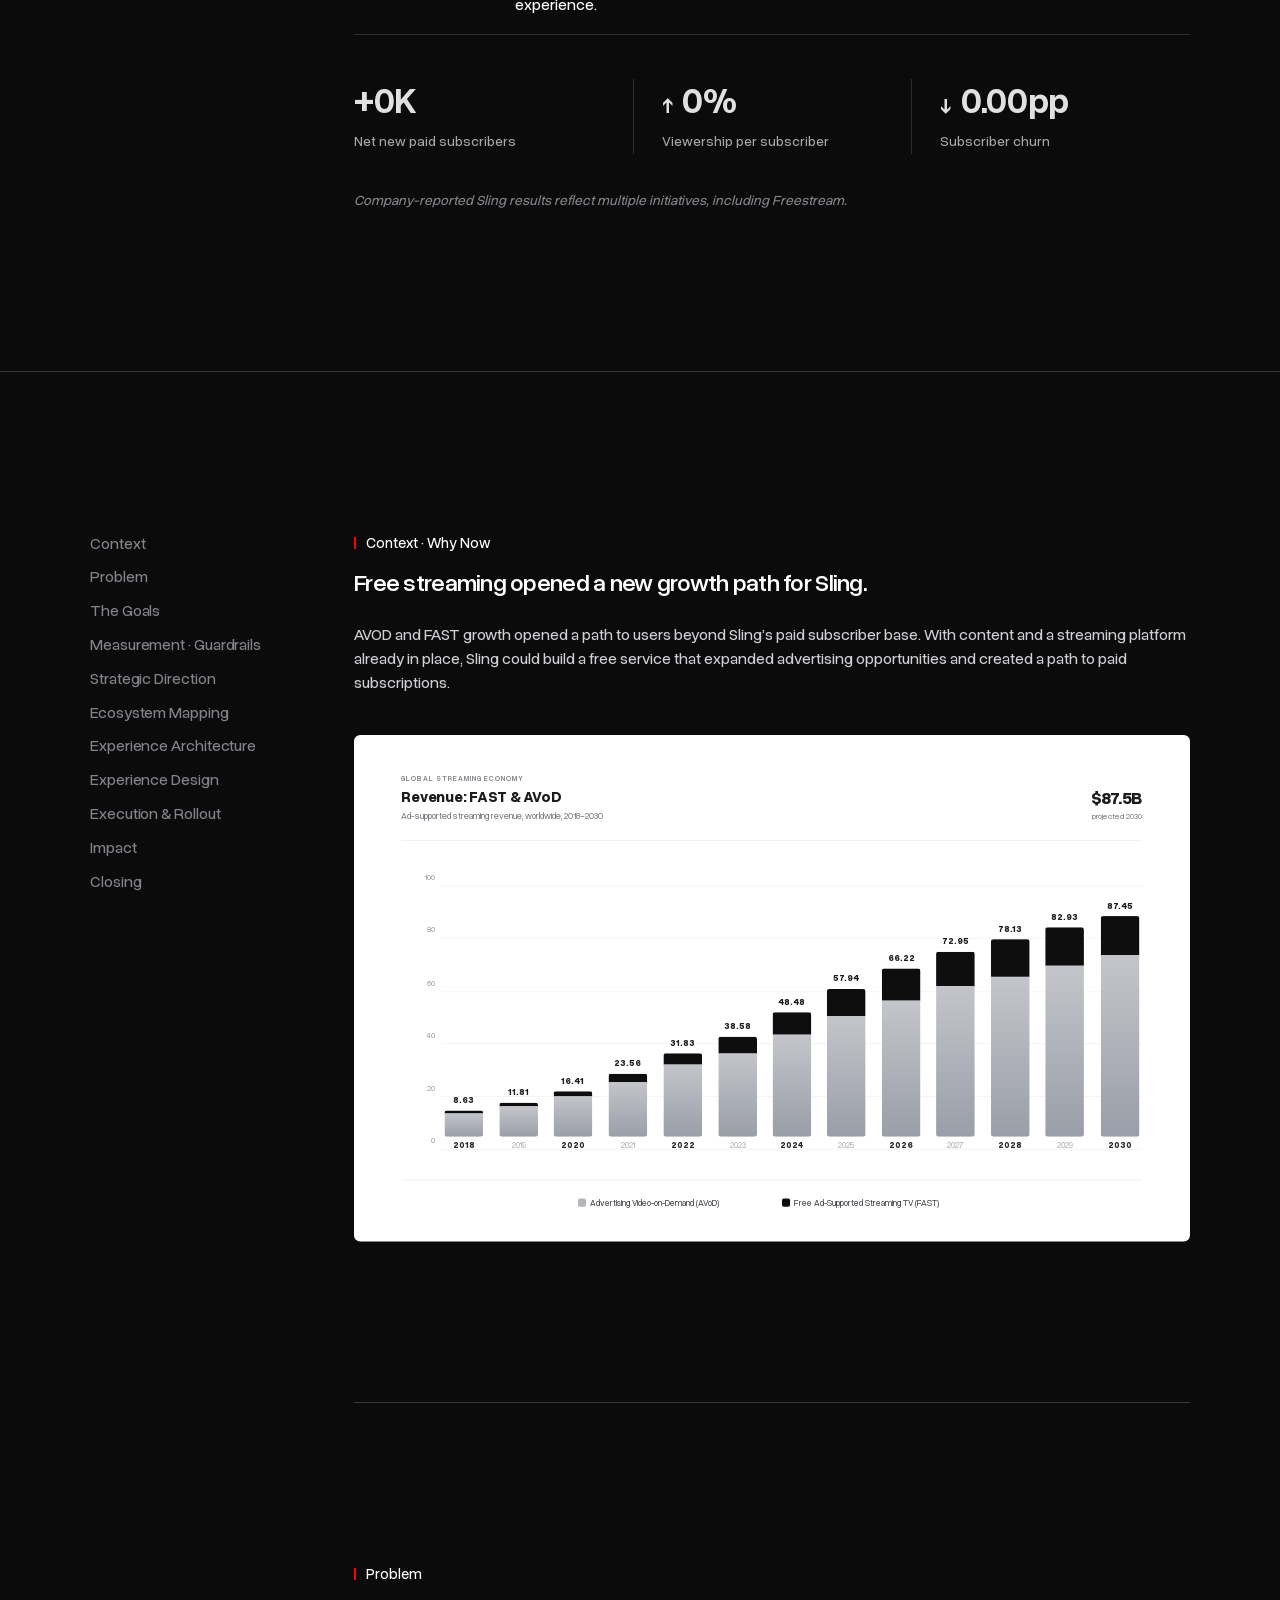
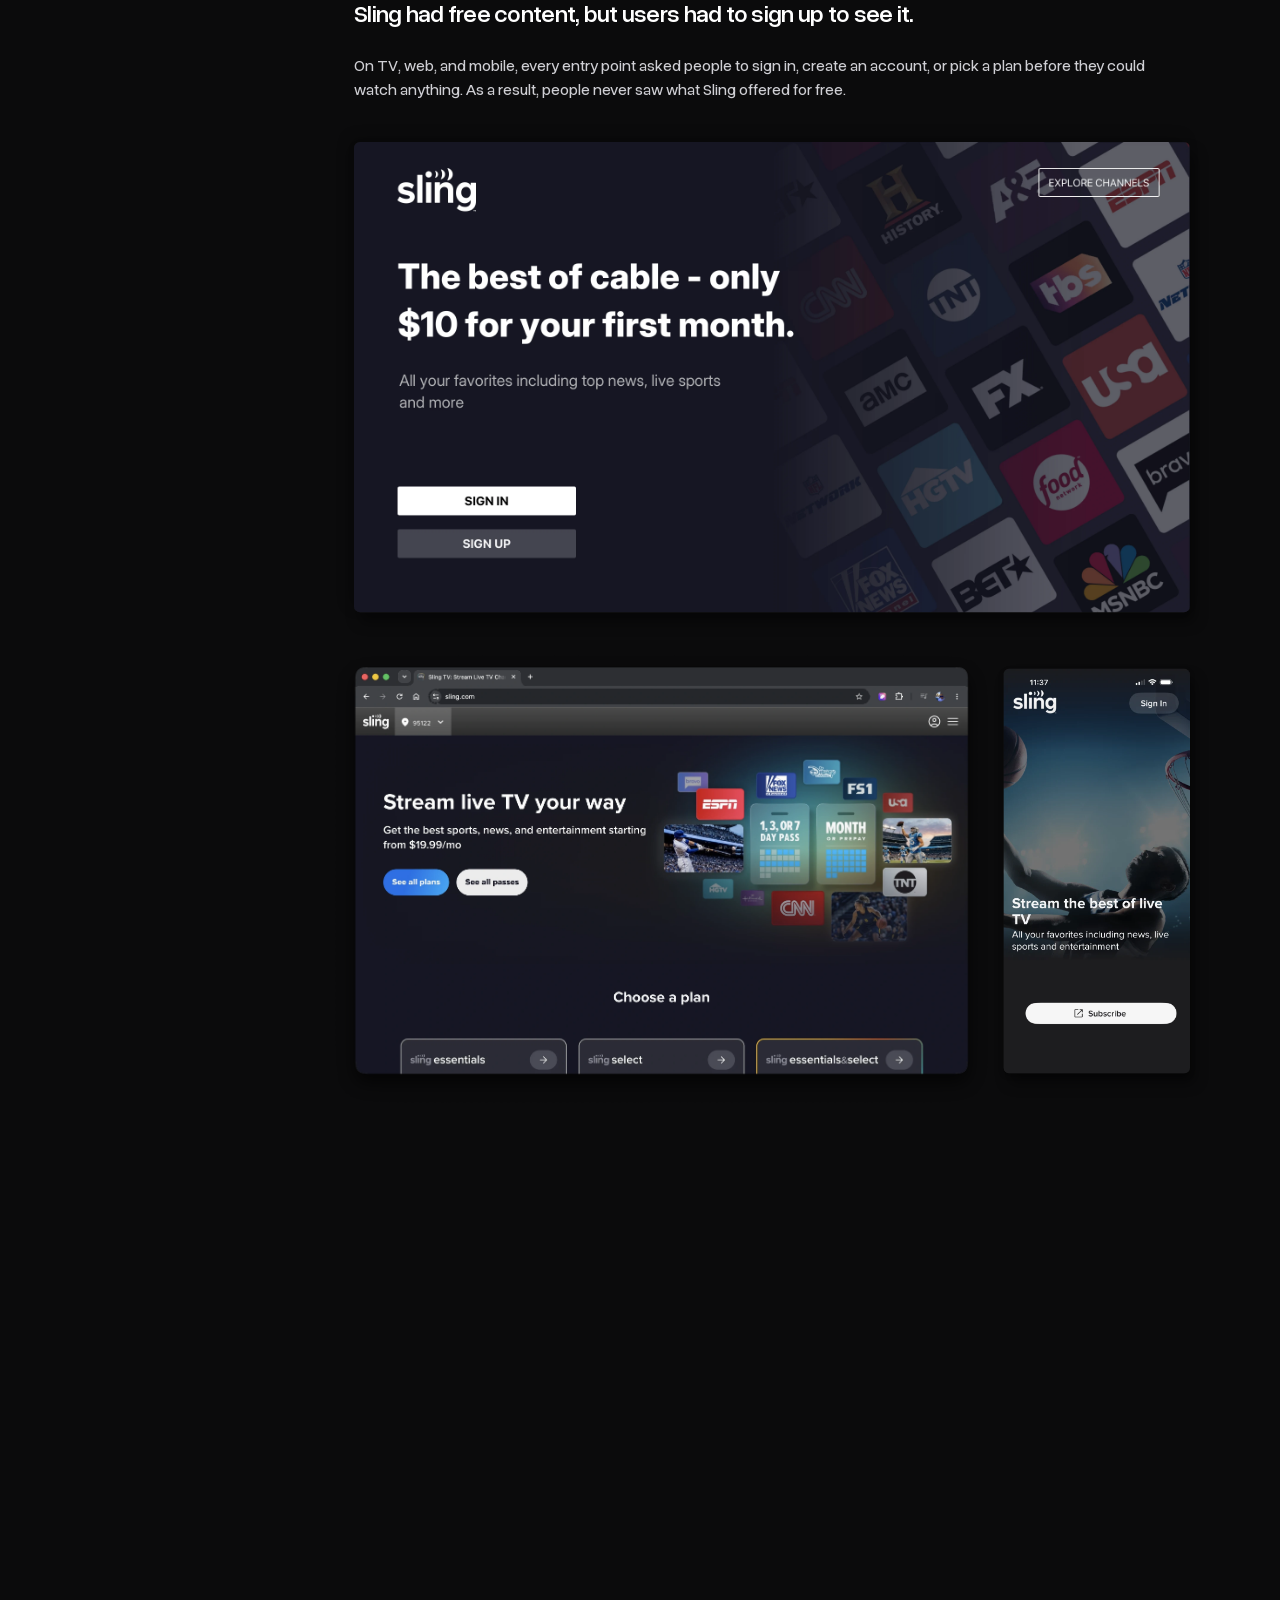
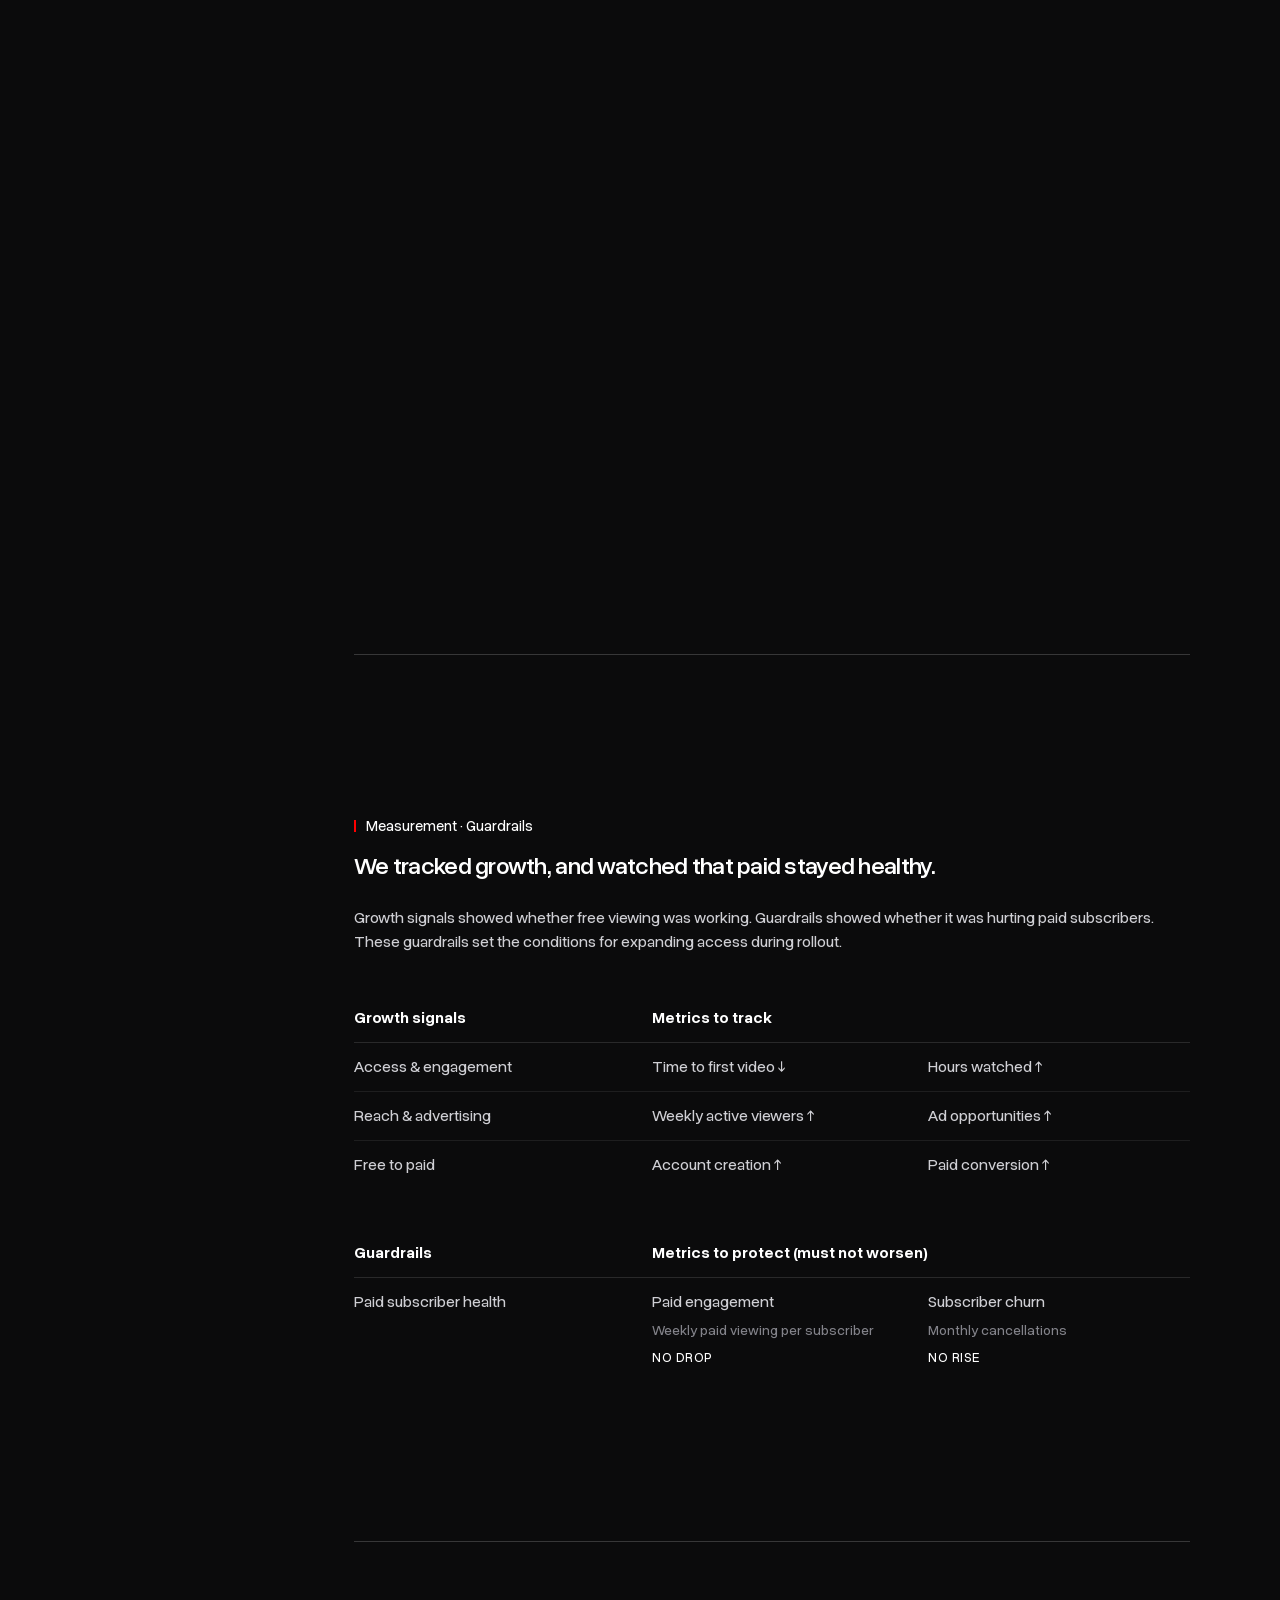
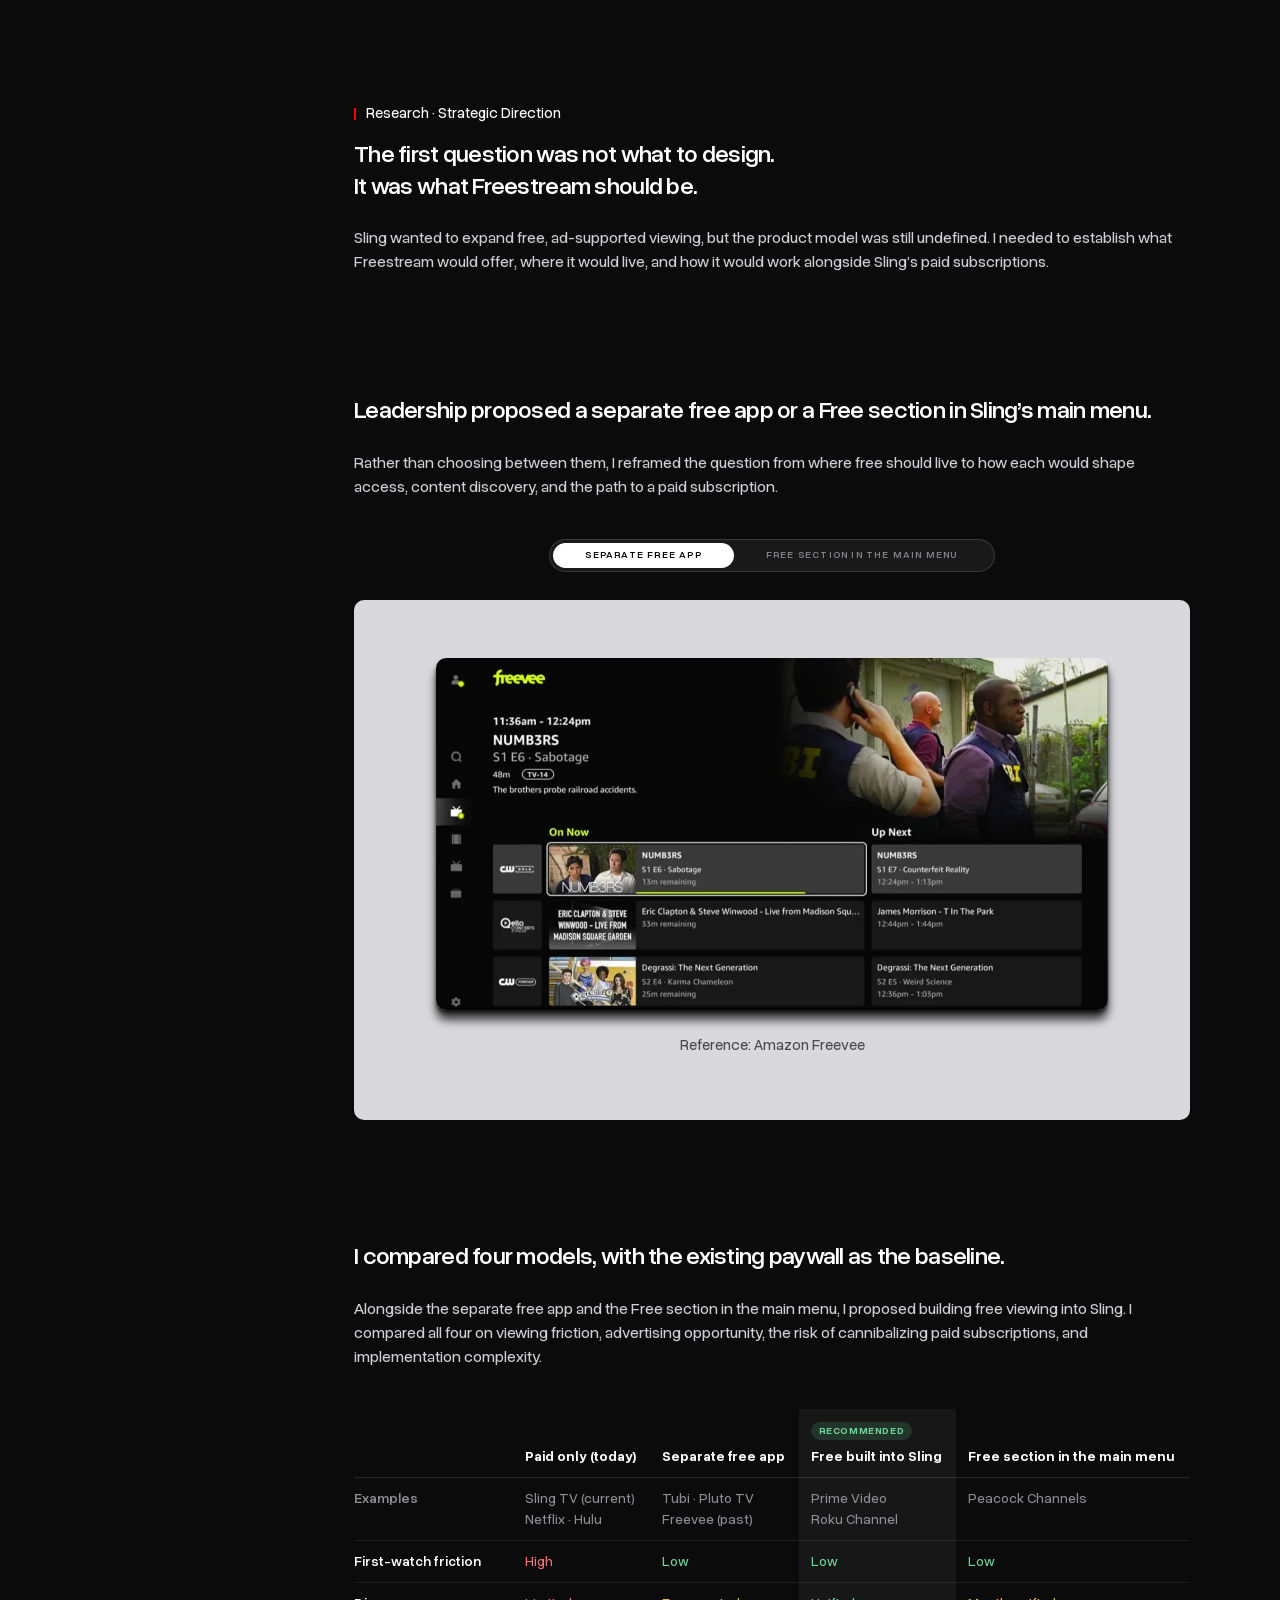
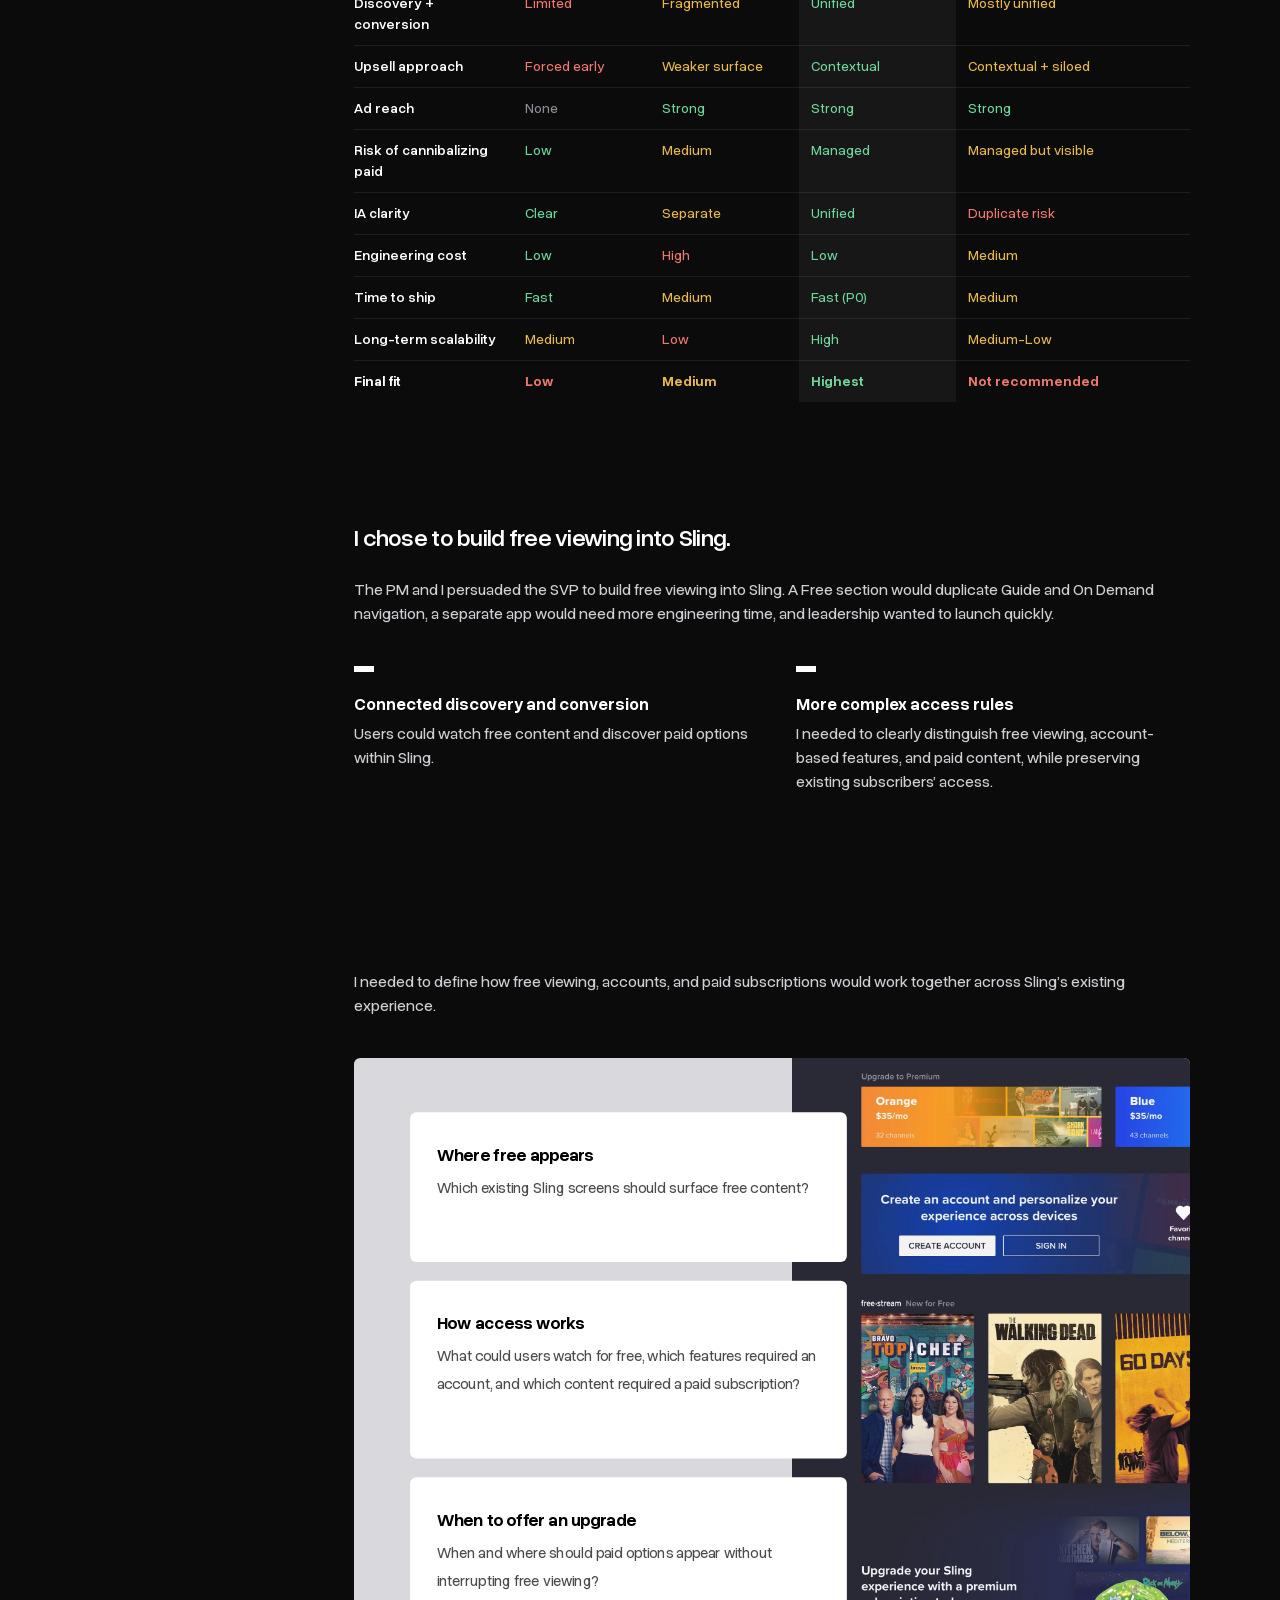
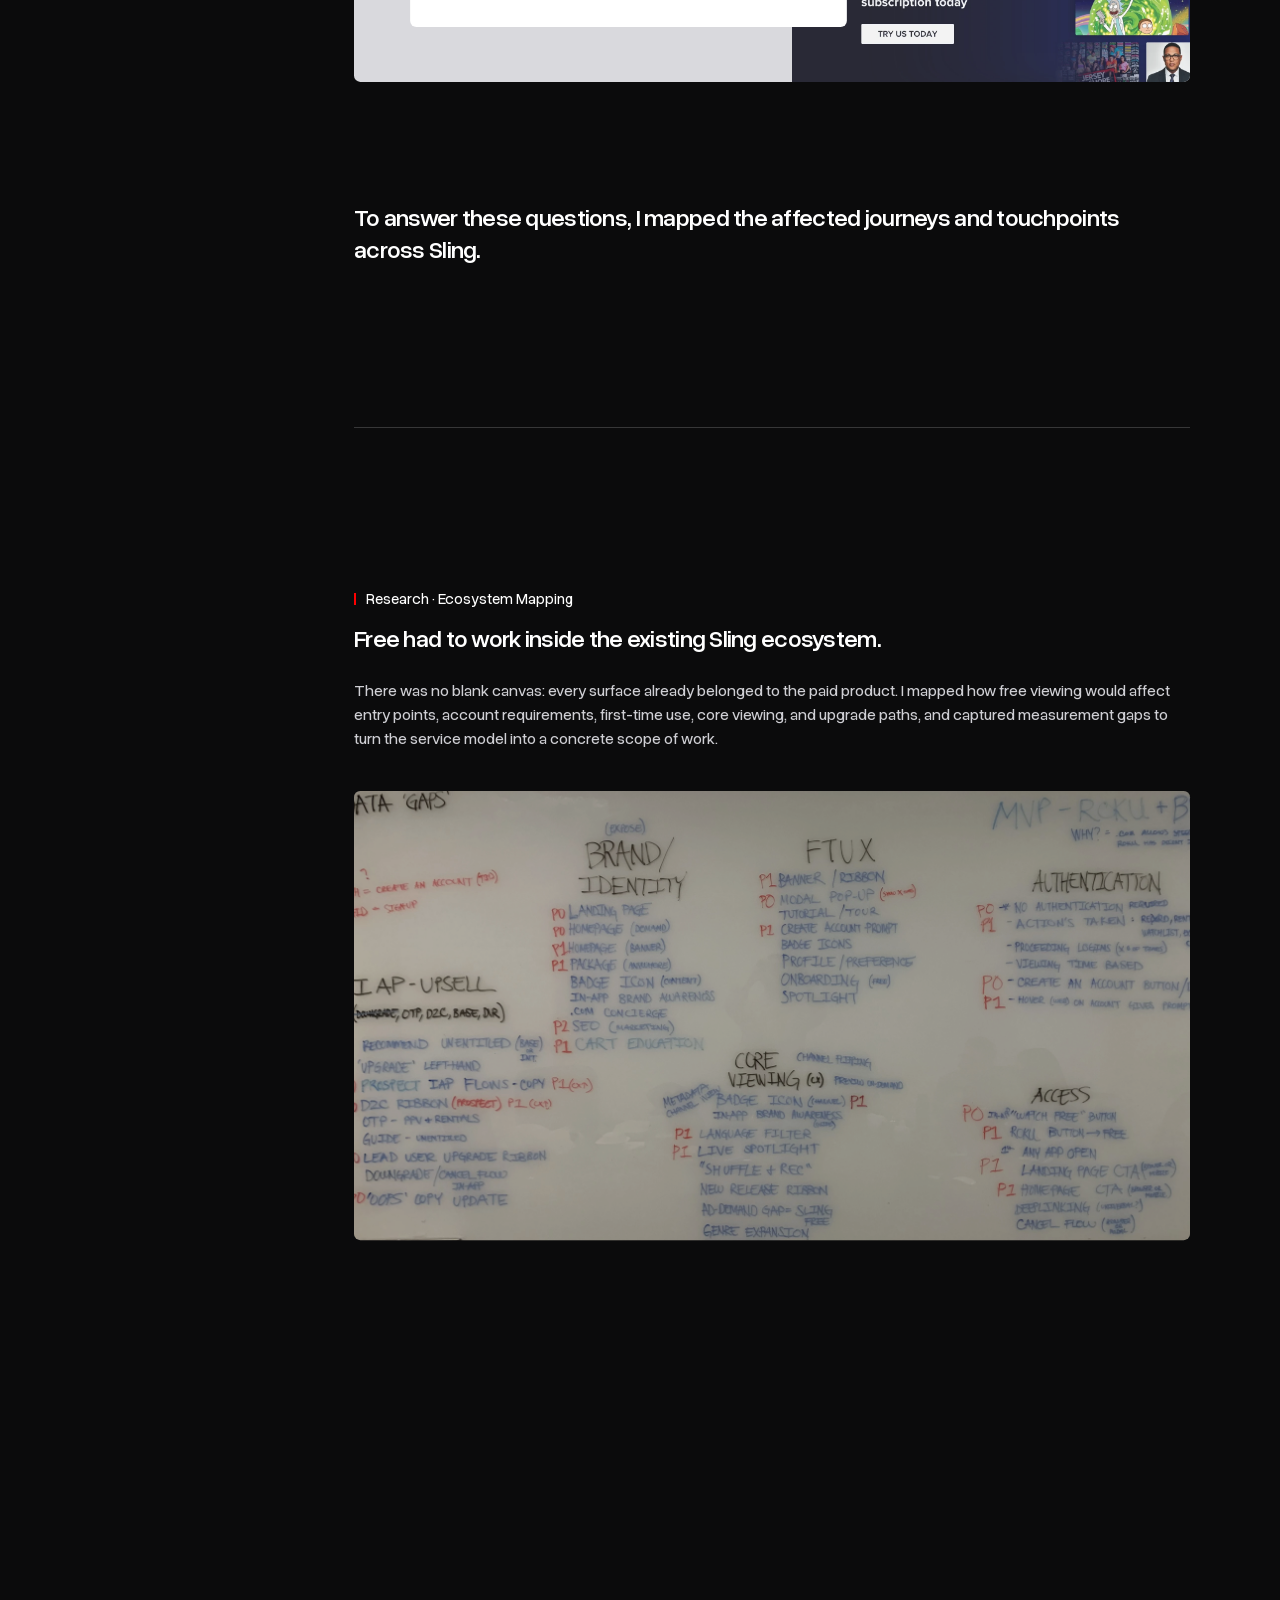
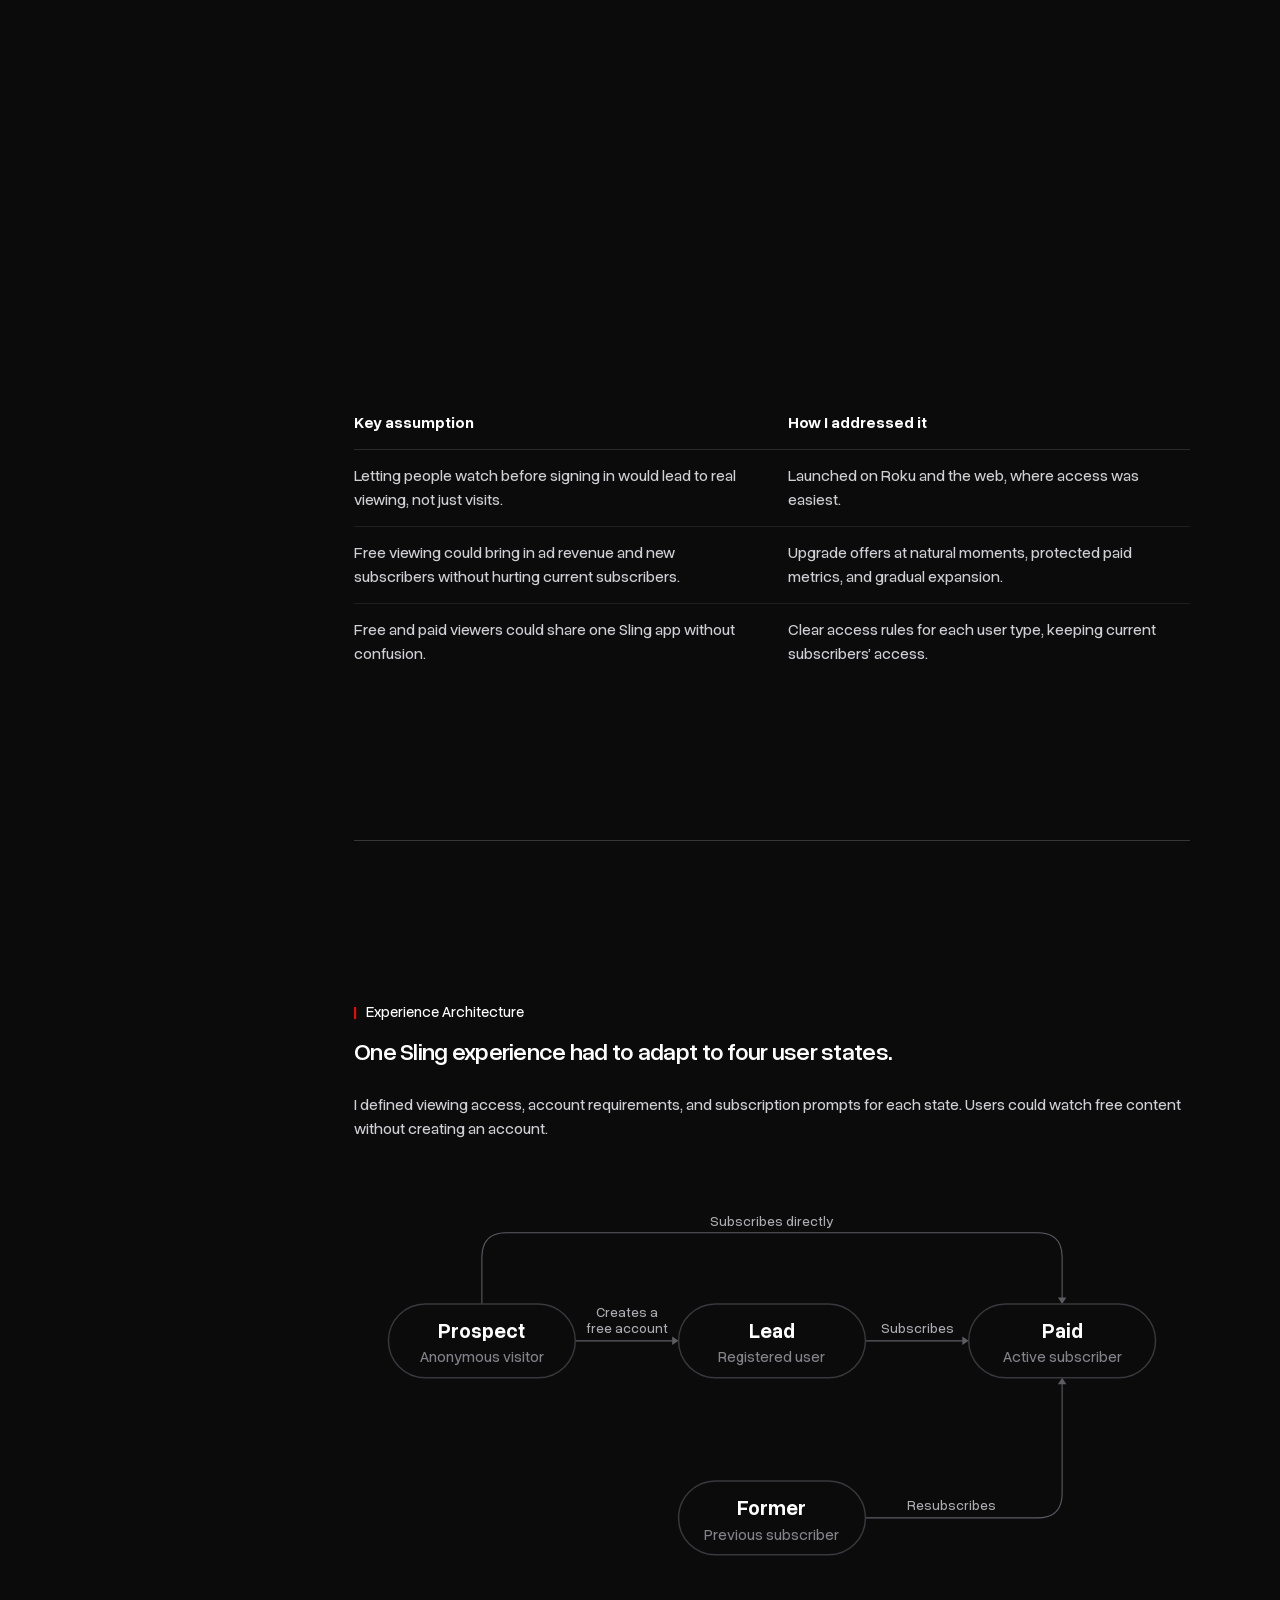
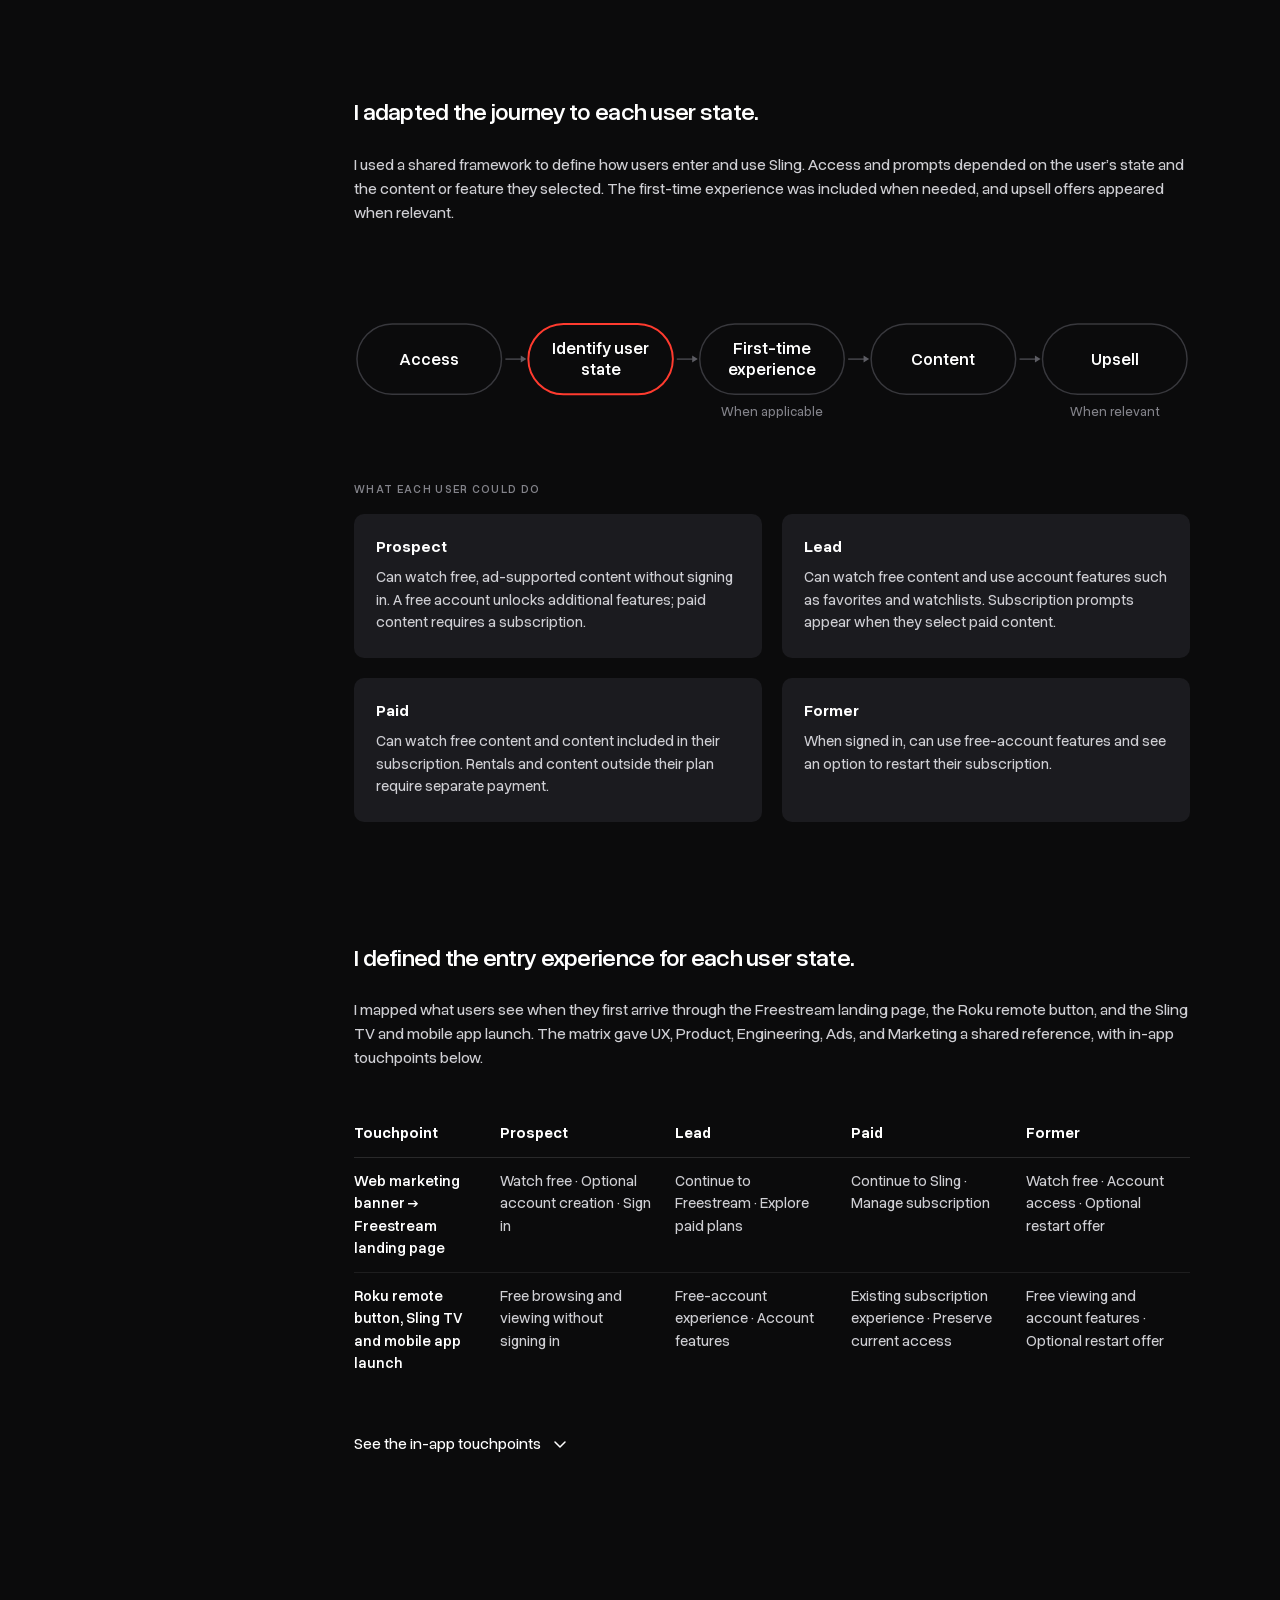
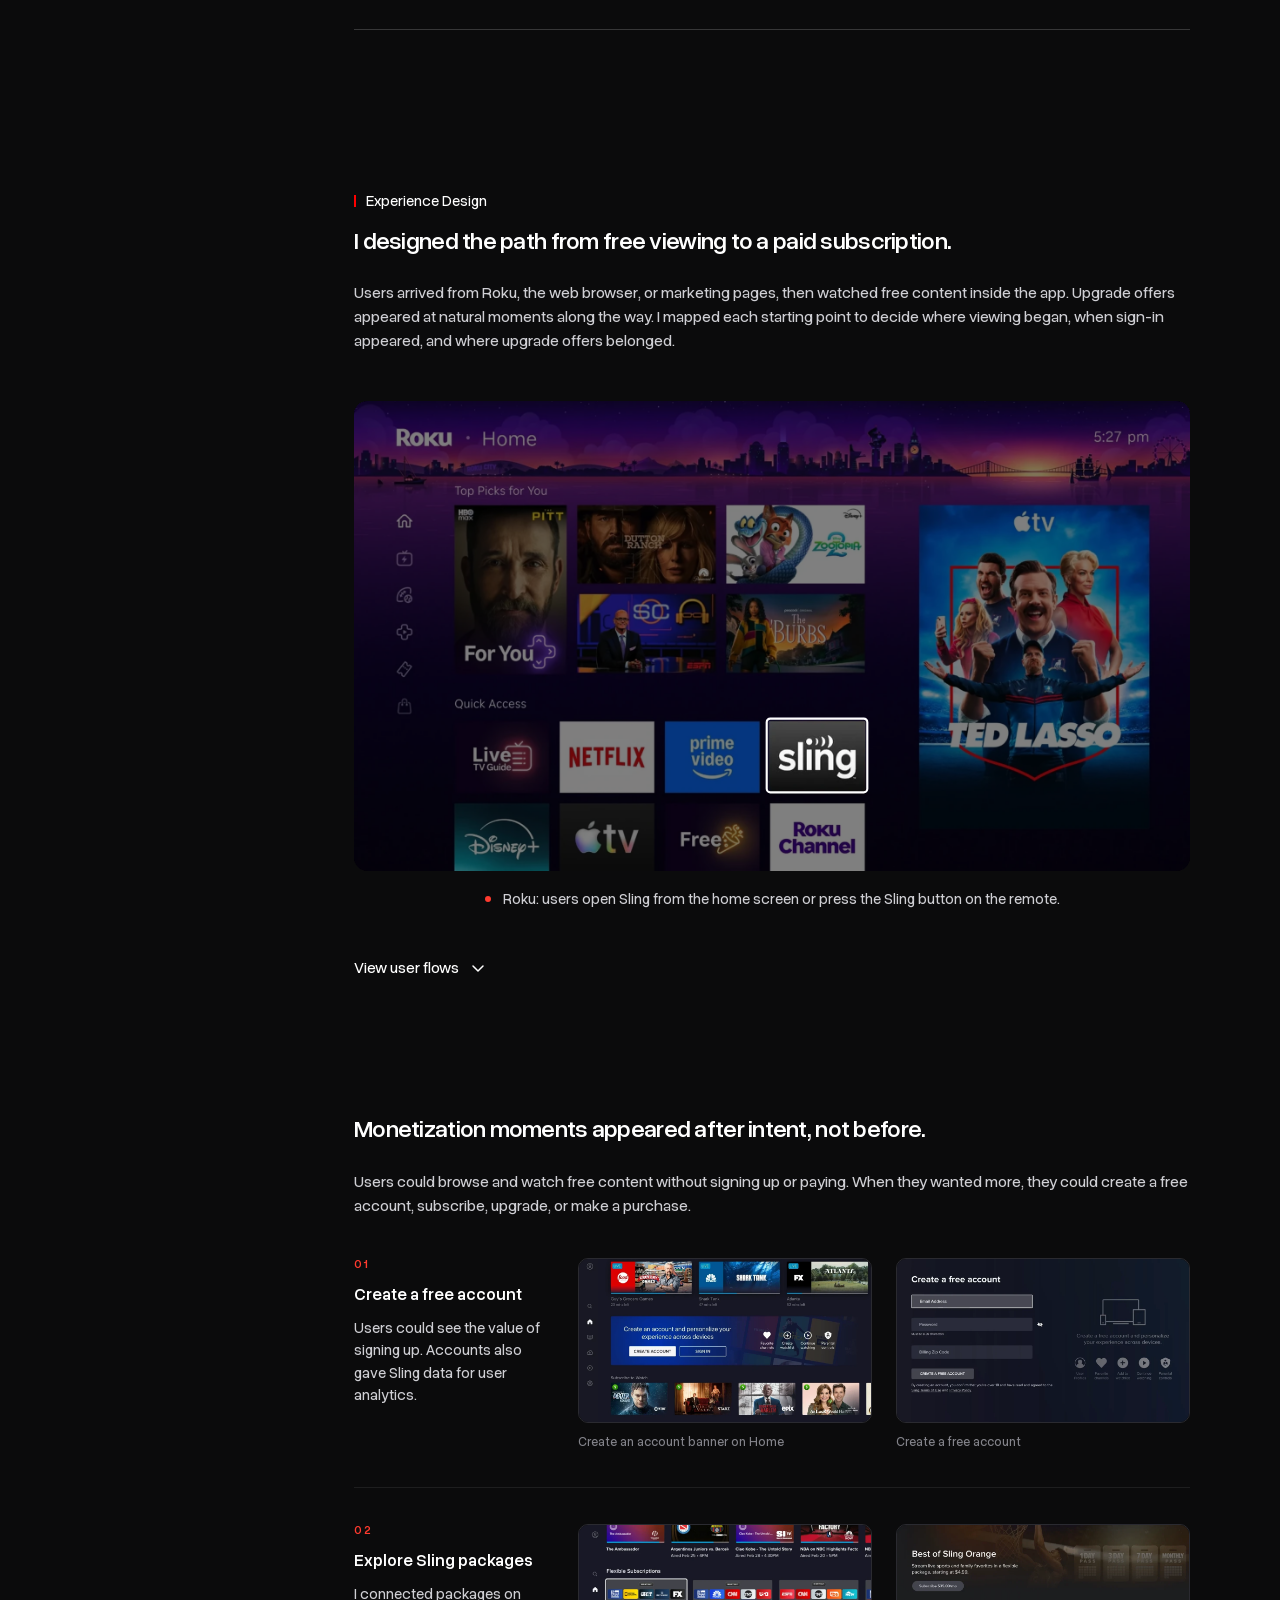
==== commit 9f1fc33a: "Freestream: dark rounded user-state diagram with intro line at top Co-Authored-By: Claude Sonnet 5.5" ====
--- a/projects/freestream/index.html
+++ b/projects/freestream/index.html
@@ -105,7 +105,7 @@
 <div class="chips hero" data-y="738"><span class="chip on">0→1 Strategy &amp; Design</span><span class="chip">Principal Designer</span><span class="chip">Monetization</span><span class="chip">TV · Mobile · Web</span><span class="chip">Core team of 3</span><span class="chip">Reported to SVP of Product</span></div>
 <div class="fst hero rv">
 <style>
-.fst{margin:72px 0 0}.fst.hero{margin:48px 0 0;max-width:none;width:100%;box-sizing:border-box;padding:72px 0;border-radius:16px;background:#fff}.fst.hero .pn{width:74%;margin:0 auto}.fst.hero .t1{fill:#141416}.fst.hero .t2{fill:#6e6e75}.fst.hero .lb{fill:#55555c}.fst.hero rect{fill:#fff!important;stroke:#cfcfd5!important}.fst.hero path.ln{stroke:#9b9ba2!important}.fst.hero polygon.hd{fill:#9b9ba2!important}@media (max-width:640px){.fst.hero{padding:36px 0;border-radius:12px}.fst.hero .pn{width:90%}}.fst.hero+hr.bleed{margin-top:56px}
+.fst{margin:72px 0 0}.fst.hero{margin:48px 0 0;max-width:none;width:100%;box-sizing:border-box;padding:72px 0 64px;border-radius:16px;background:#161616}.fst.hero .pn{width:74%;margin:0 auto}.fst.hero .fintro{margin:44px auto 0;padding:0 24px;text-align:center;font-weight:400;font-size:clamp(14px,1.6vw,20px);line-height:1.6;color:rgba(255,255,255,.62);opacity:0;transition:opacity .6s ease 2.6s}.fst.hero .pn.go~.fintro{opacity:1}@media (prefers-reduced-motion:reduce){.fst.hero .fintro{opacity:1;transition:none}}@media (max-width:640px){.fst.hero{padding:36px 0;border-radius:12px}.fst.hero .pn{width:90%}}.fst.hero+hr.bleed{margin-top:56px}
 .fst .pn{padding:0}
 .fst .sv{display:block;width:100%;height:auto;overflow:visible;font-family:'Overused Grotesk',Inter,-apple-system,sans-serif}
 .fst .t1{font-size:42px;font-weight:600;fill:#fff}
@@ -120,6 +120,7 @@
 @media (prefers-reduced-motion:reduce){.fst .pn.pre .nd,.fst .pn.go .nd{opacity:1;transform:none;transition:none}.fst .pn.pre .draw,.fst .pn.go .draw{stroke-dasharray:1;stroke-dashoffset:0;transition:none}.fst .pn.pre .hd,.fst .pn.go .hd{opacity:1;transition:none}}
 </style>
 <div class="pn pre"><svg class="sv" viewBox="0 0 1700 740" role="img" aria-label="Four user states: a Prospect (anonymous visitor) creates a free account to become a Lead, or subscribes directly to become Paid; a Lead subscribes to become Paid; a Former (previous) subscriber resubscribes to become Paid."><path class="ln draw" pathLength="1" d="M450 260H648" fill="none" stroke="#5c5c63" stroke-width="2.2" style="--d:0.4s;--t:0.55s"/><polygon class="hd" points="647,251.4 660,260 647,268.6" fill="#5c5c63" style="--d:0.85s"/><text class="hd lb" x="555" y="212" text-anchor="middle" style="--d:0.85s"><tspan x="555" dy="0">Creates a</tspan><tspan x="555" dy="32">free account</tspan></text><path class="ln draw" pathLength="1" d="M1040 260H1238" fill="none" stroke="#5c5c63" stroke-width="2.2" style="--d:1.2s;--t:0.55s"/><polygon class="hd" points="1237,251.4 1250,260 1237,268.6" fill="#5c5c63" style="--d:1.65s"/><text class="hd lb" x="1145" y="244" text-anchor="middle" style="--d:1.65s"><tspan x="1145" dy="0">Subscribes</tspan></text><path class="ln draw" pathLength="1" d="M260 185V90Q260 40 310 40H1390Q1440 40 1440 90V173" fill="none" stroke="#5c5c63" stroke-width="2.2" style="--d:1.95s;--t:1.0s"/><polygon class="hd" points="1431.4,172 1440,185 1448.6,172" fill="#5c5c63" style="--d:2.85s"/><text class="hd lb" x="850" y="26" text-anchor="middle" style="--d:2.85s"><tspan x="850" dy="0">Subscribes directly</tspan></text><path class="ln draw" pathLength="1" d="M1040 620H1390Q1440 620 1440 570V347" fill="none" stroke="#5c5c63" stroke-width="2.2" style="--d:3.0s;--t:0.85s"/><polygon class="hd" points="1431.4,348 1440,335 1448.6,348" fill="#5c5c63" style="--d:3.75s"/><text class="hd lb" x="1215" y="604" text-anchor="middle" style="--d:3.75s"><tspan x="1215" dy="0">Resubscribes</tspan></text><g class="nd" style="--d:0.0s"><rect x="70" y="185" width="380" height="150" rx="75" fill="#0b0b0c" stroke="#38383d" stroke-width="3"/><text x="260" y="254" class="t1" text-anchor="middle">Prospect</text><text x="260" y="304" class="t2" text-anchor="middle">Anonymous visitor</text></g><g class="nd" style="--d:0.9s"><rect x="660" y="185" width="380" height="150" rx="75" fill="#0b0b0c" stroke="#38383d" stroke-width="3"/><text x="850" y="254" class="t1" text-anchor="middle">Lead</text><text x="850" y="304" class="t2" text-anchor="middle">Registered user</text></g><g class="nd" style="--d:1.7s"><rect x="1250" y="185" width="380" height="150" rx="75" fill="#0b0b0c" stroke="#38383d" stroke-width="3"/><text x="1440" y="254" class="t1" text-anchor="middle">Paid</text><text x="1440" y="304" class="t2" text-anchor="middle">Active subscriber</text></g><g class="nd" style="--d:2.9s"><rect x="660" y="545" width="380" height="150" rx="75" fill="#0b0b0c" stroke="#38383d" stroke-width="3"/><text x="850" y="614" class="t1" text-anchor="middle">Former</text><text x="850" y="664" class="t2" text-anchor="middle">Previous subscriber</text></g></svg><script>(function(){var r=document.currentScript.parentNode;var go=function(){r.classList.remove("pre");r.classList.add("go")};if(!("IntersectionObserver" in window)){go();return}var io=new IntersectionObserver(function(e){if(e[0].isIntersecting){io.disconnect();requestAnimationFrame(function(){requestAnimationFrame(go)})}},{threshold:.45});io.observe(r)})();</script></div>
+<p class="fintro">Freestream launched with each user state in mind,<br>from free viewing to upgrades, upsells, and purchases.</p>
 </div>
 
 <hr data-y="1143" class="bleed">
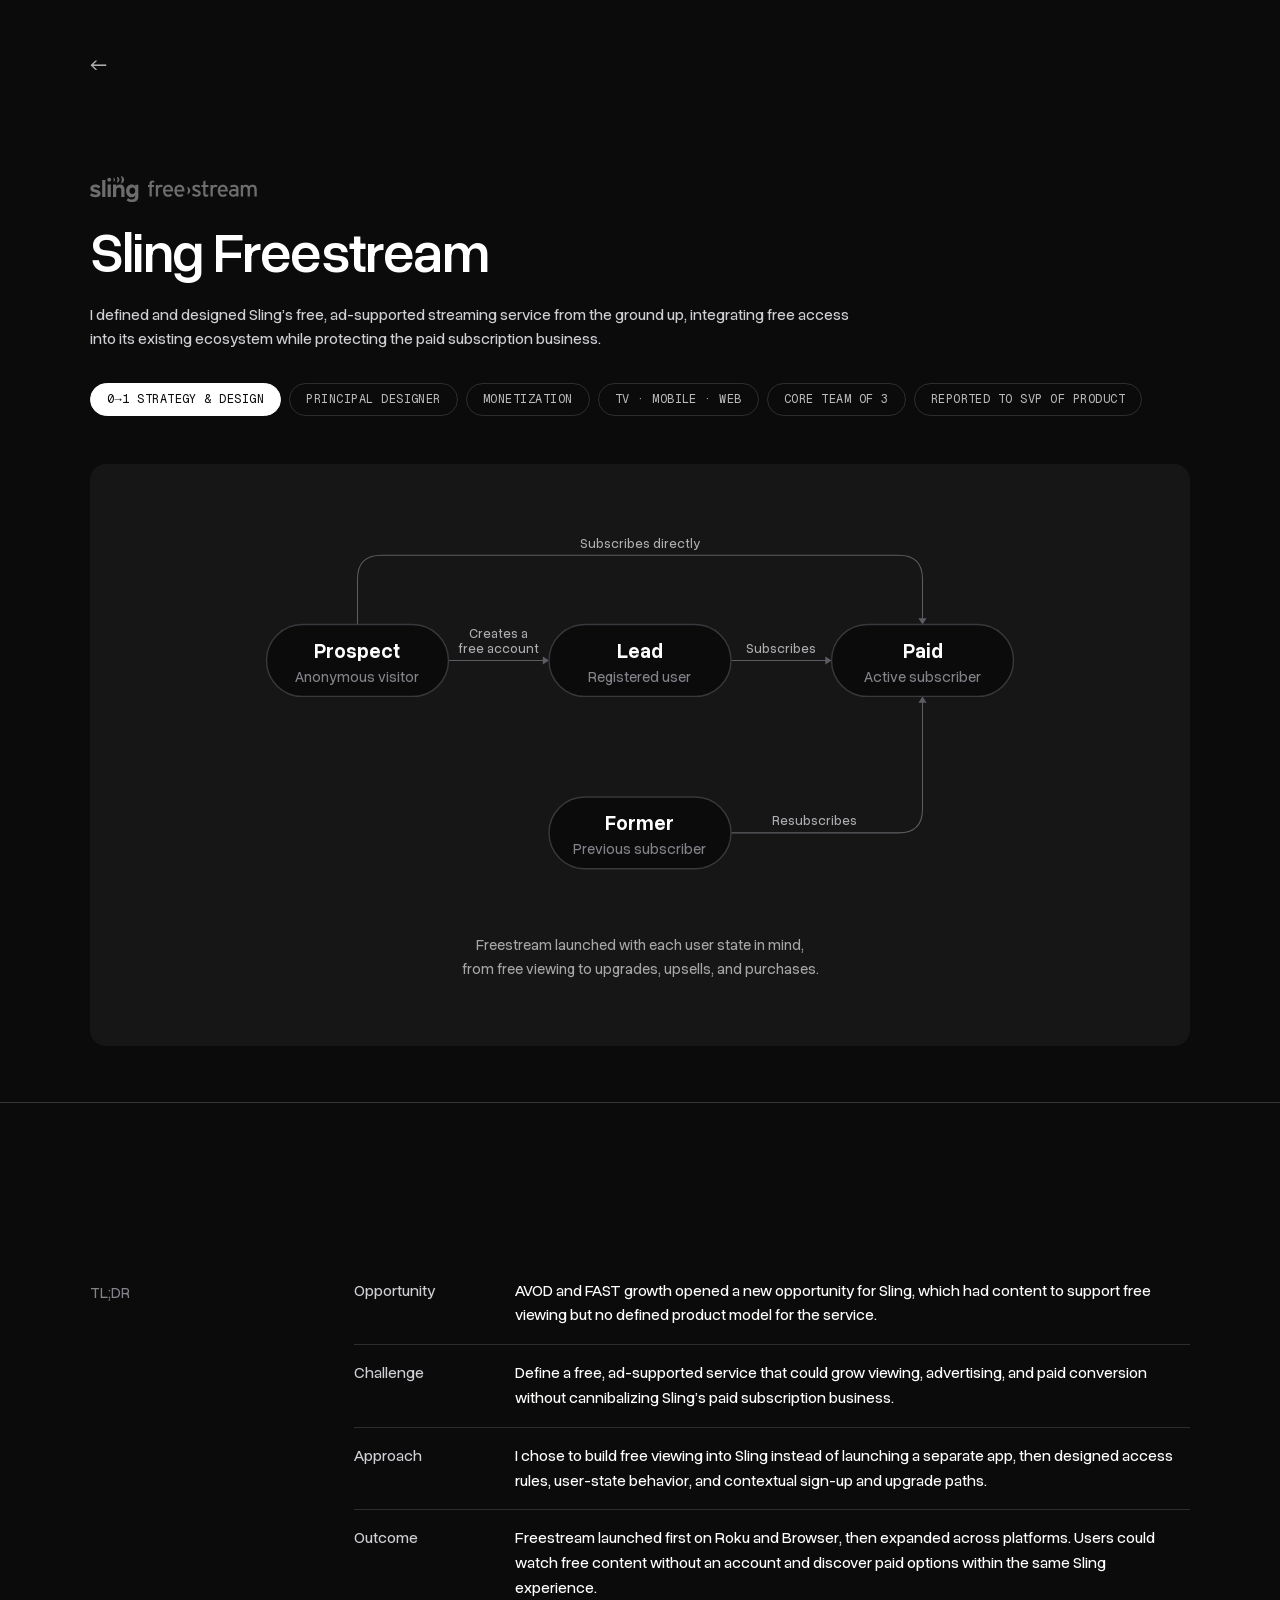
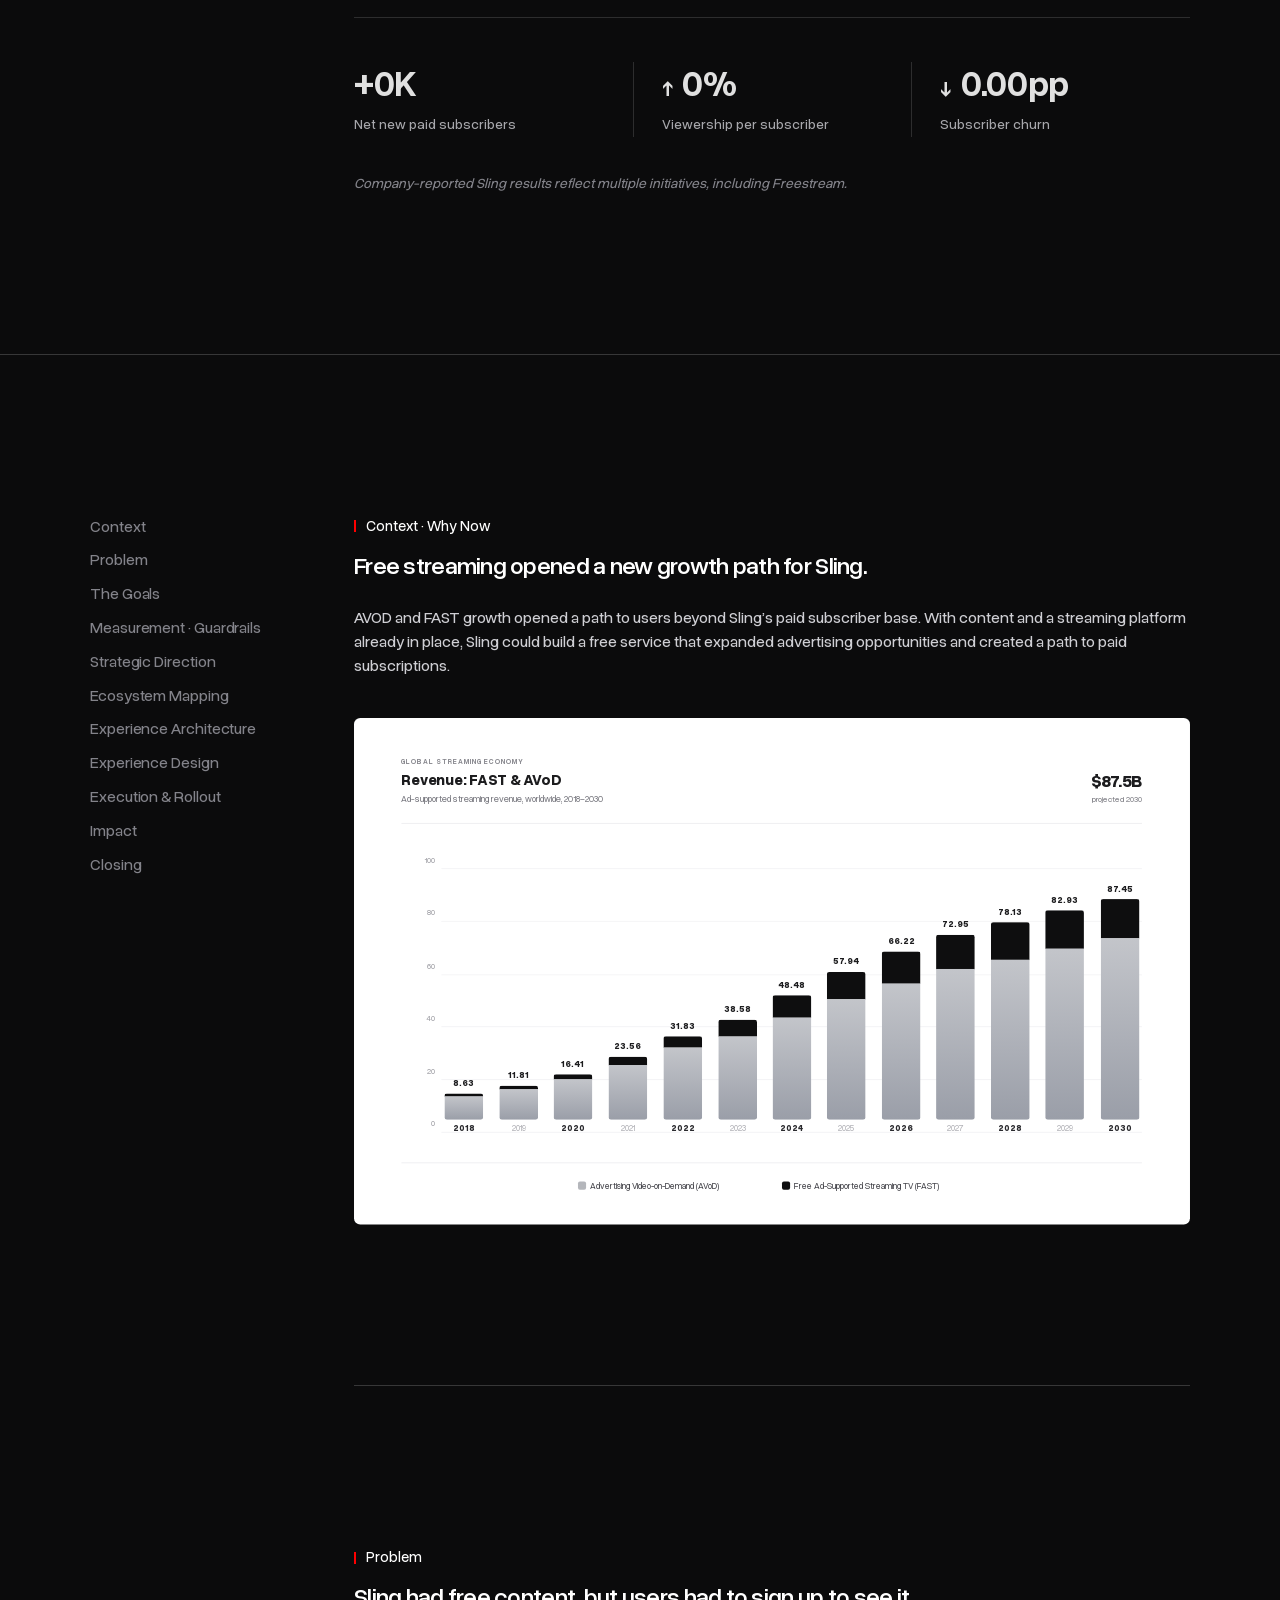
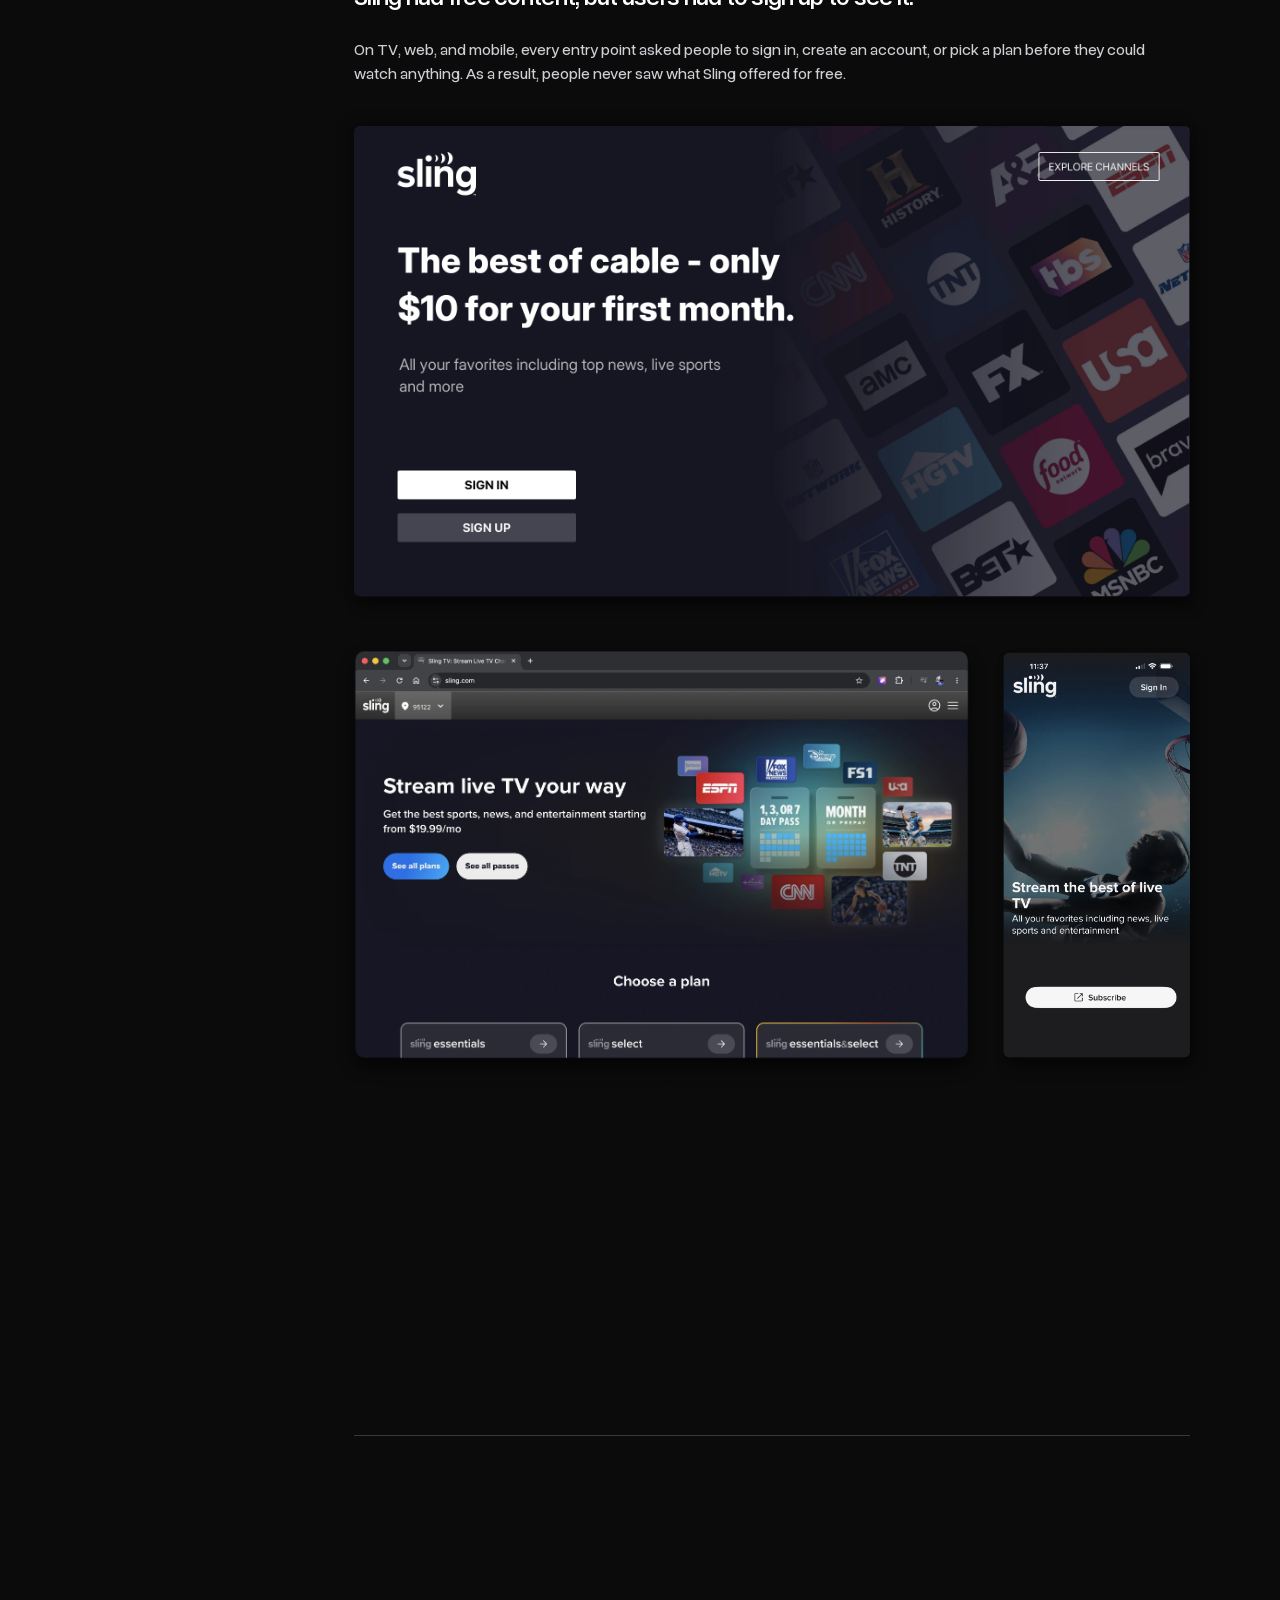
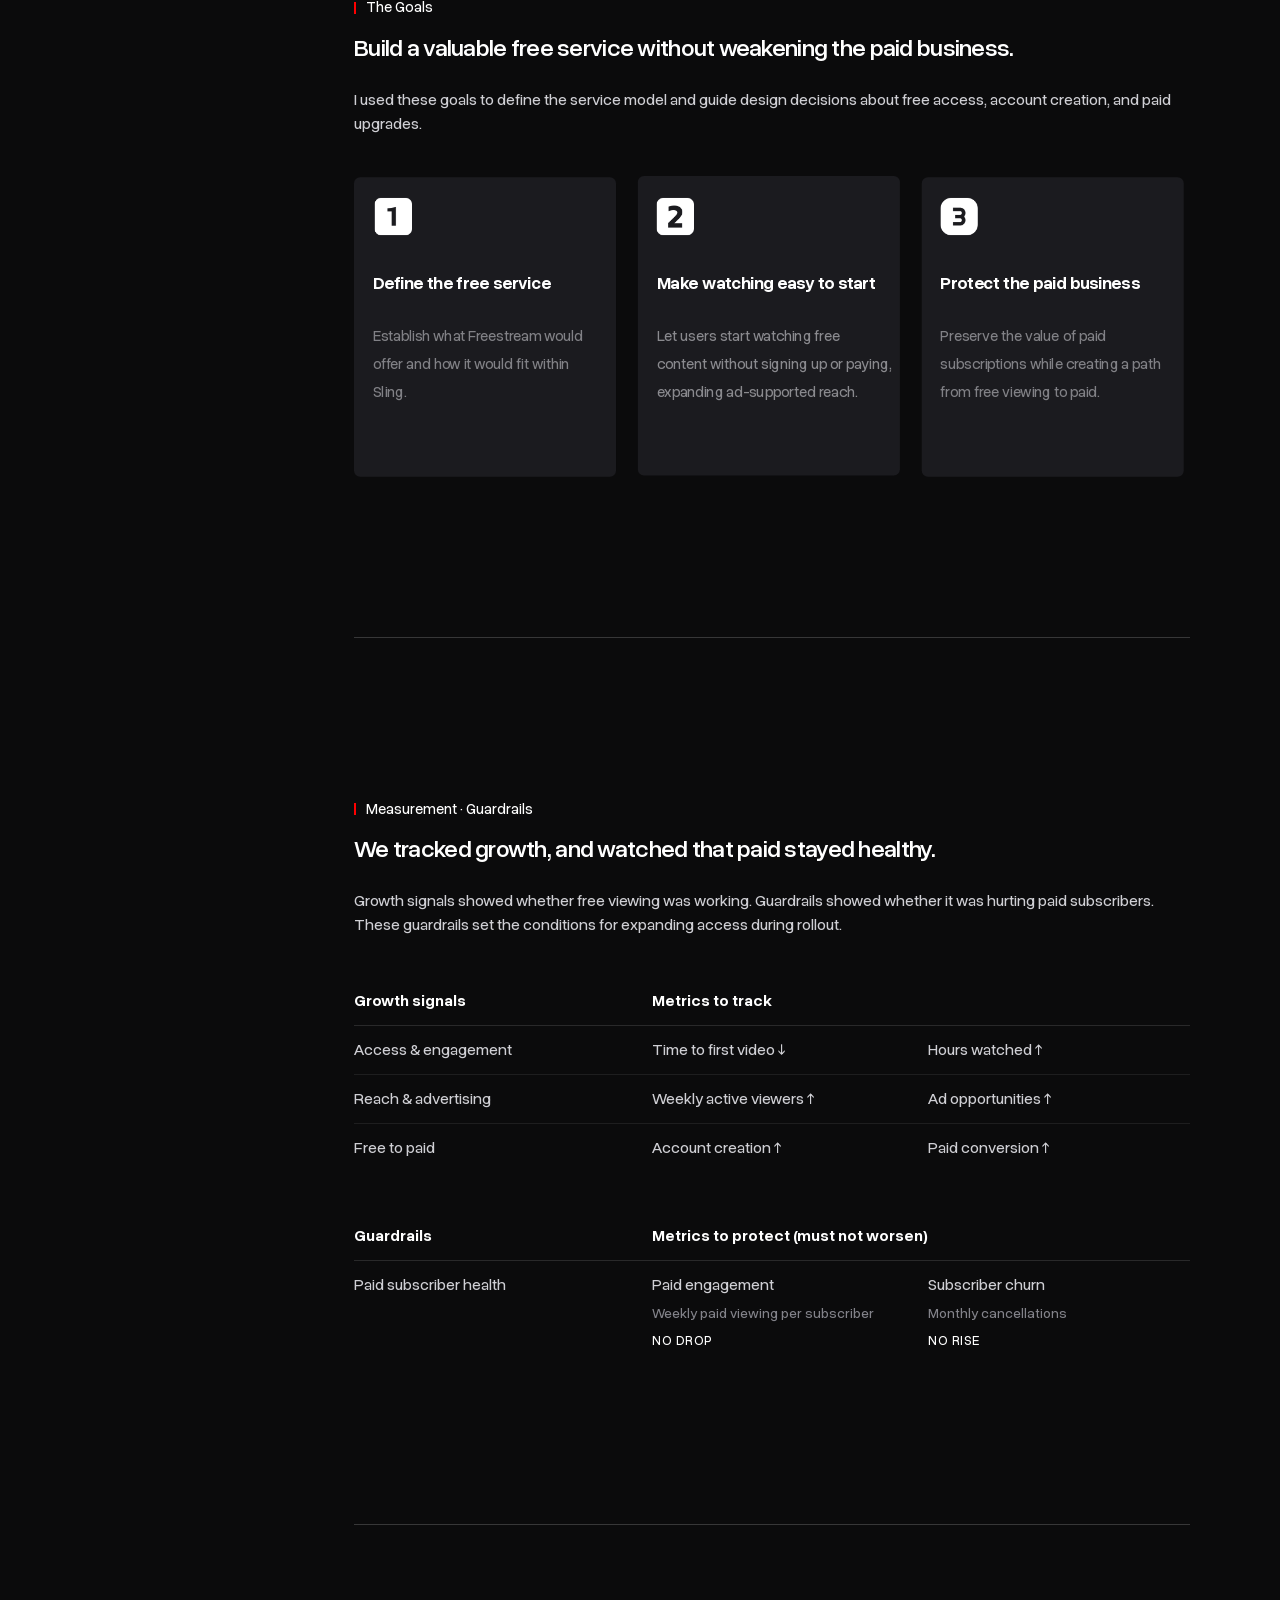
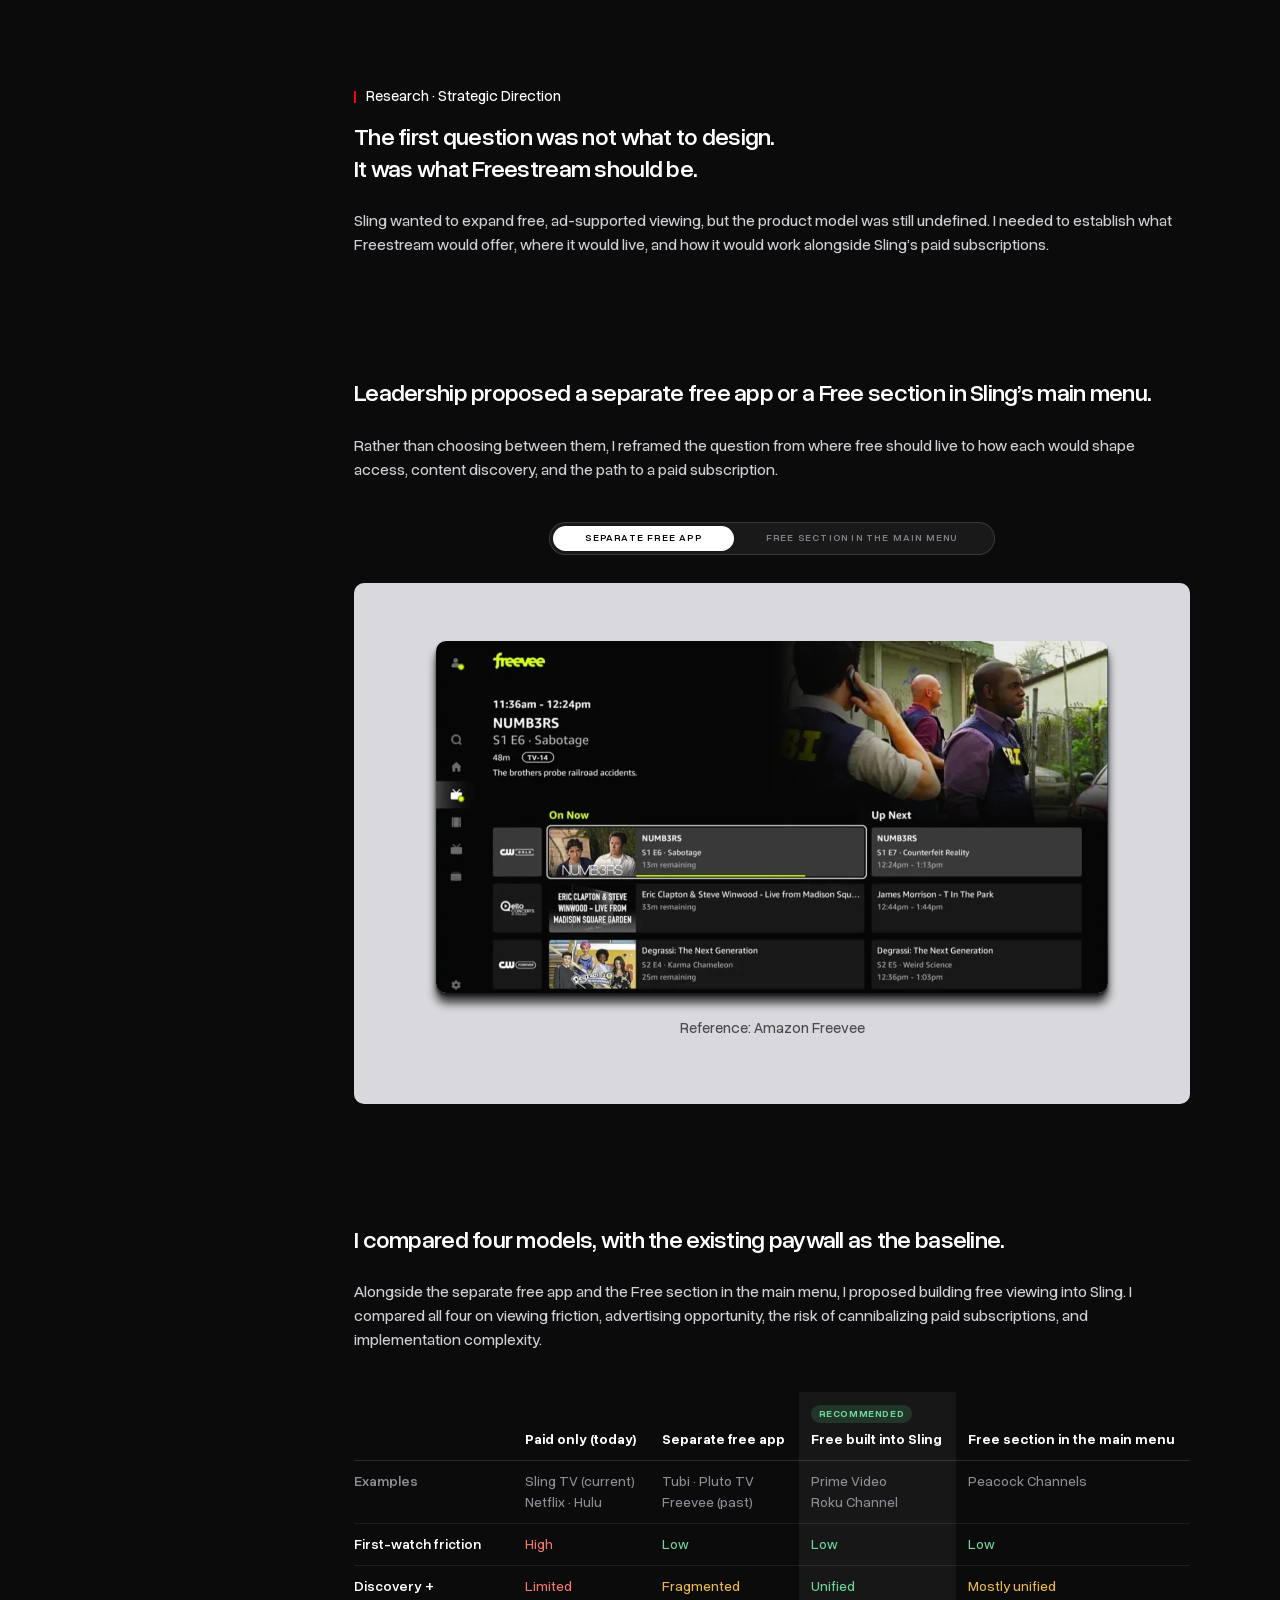
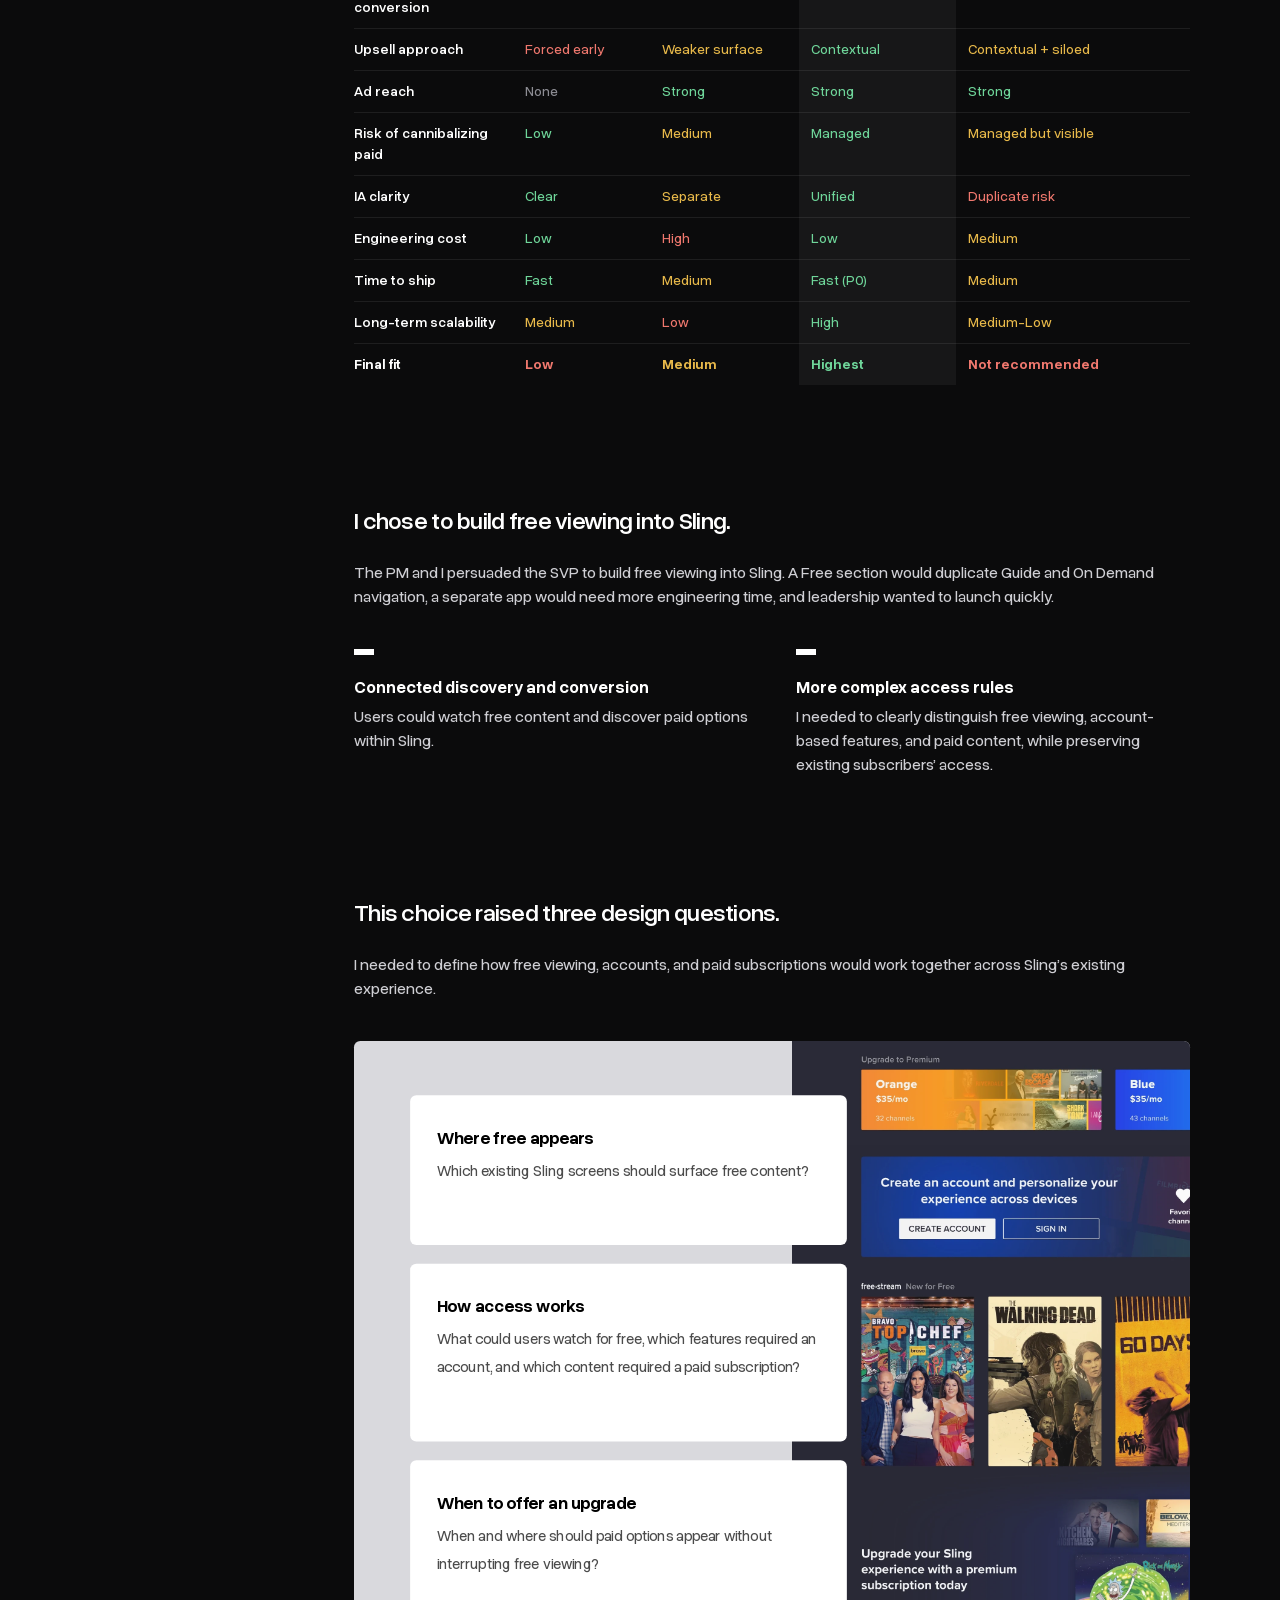
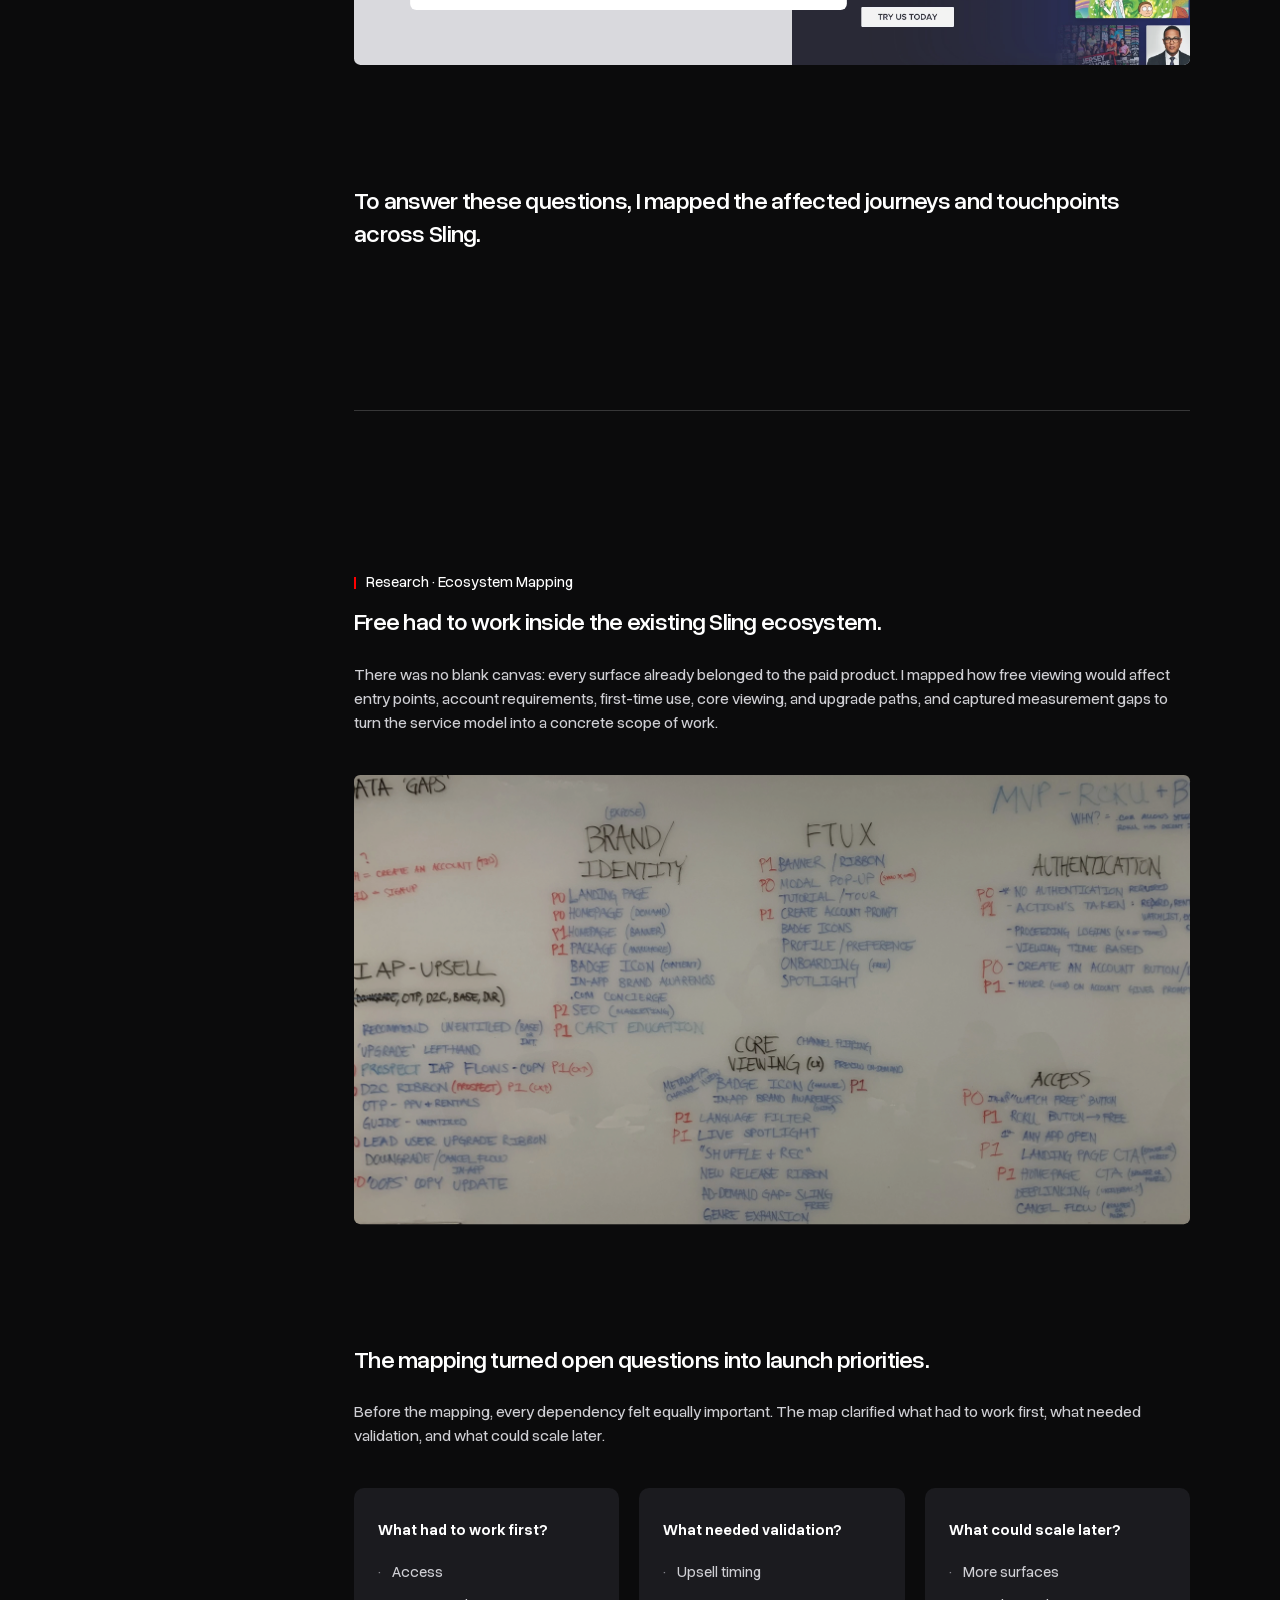
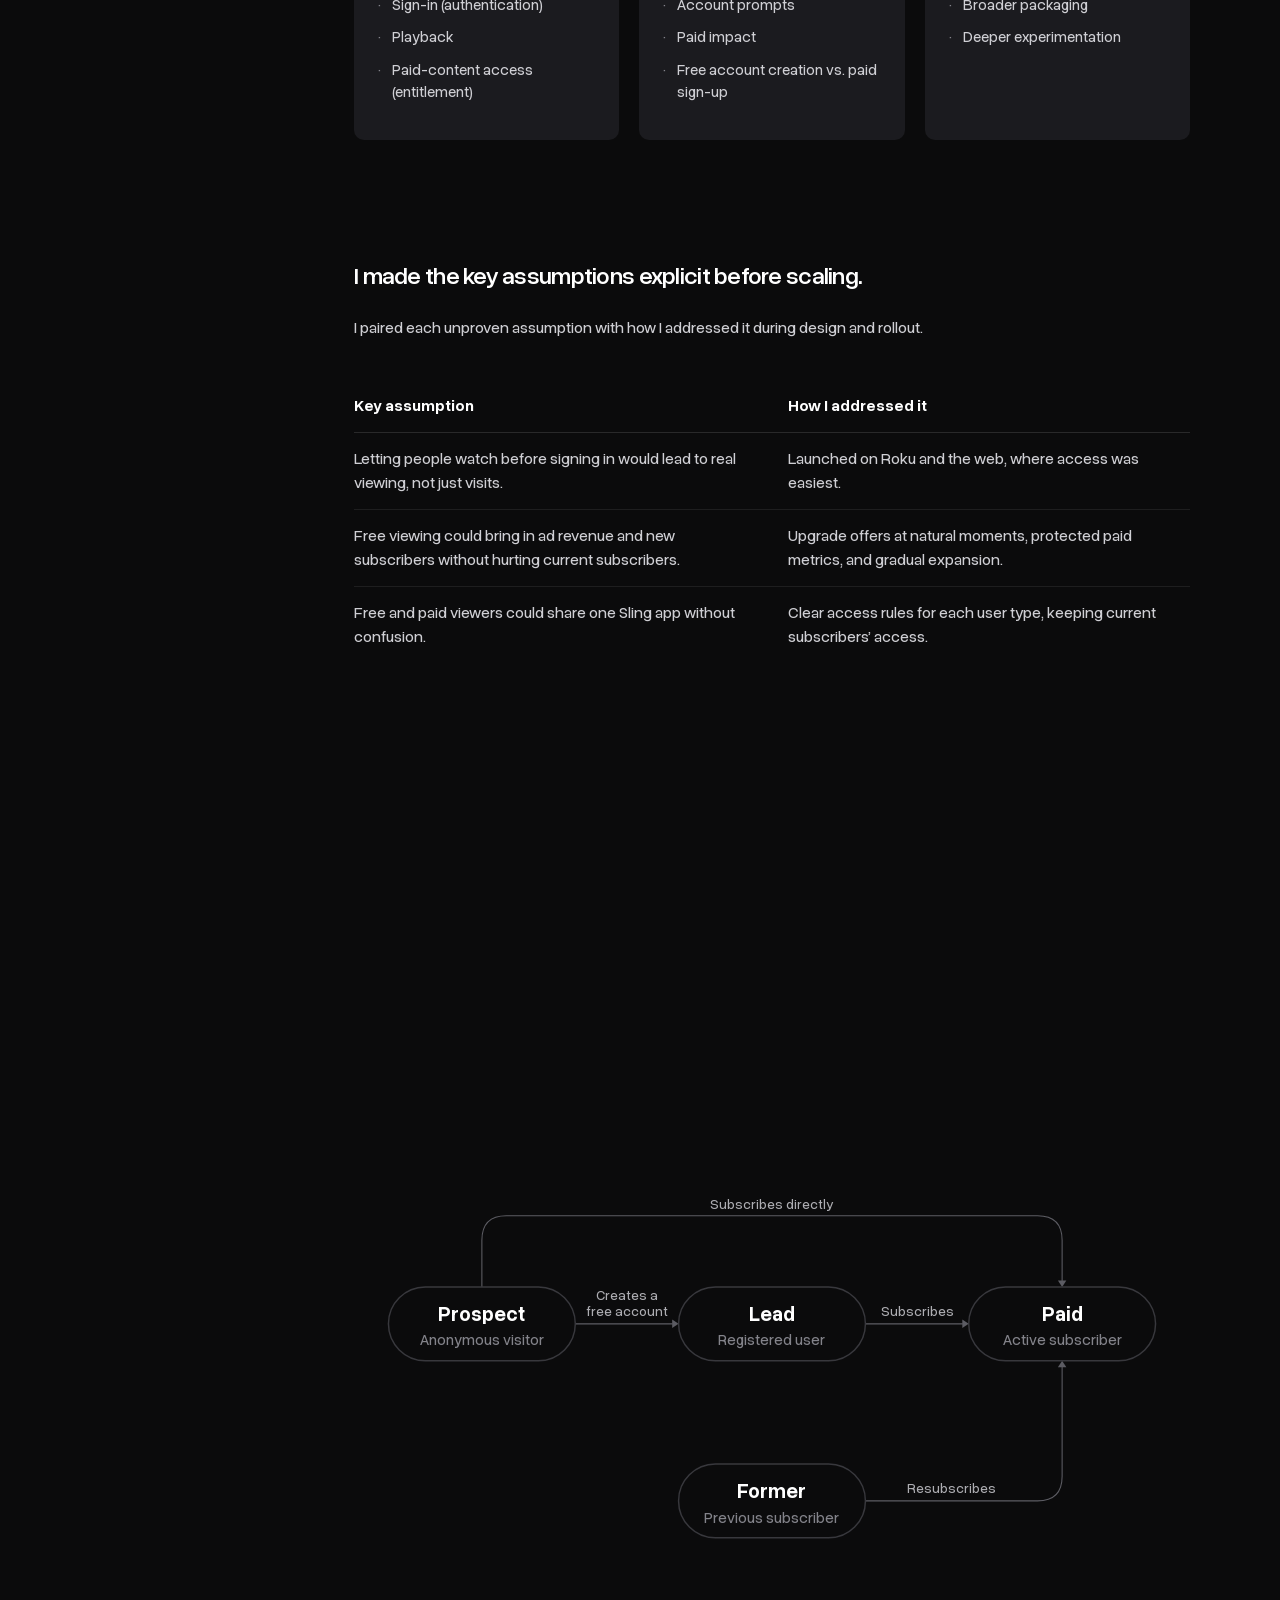
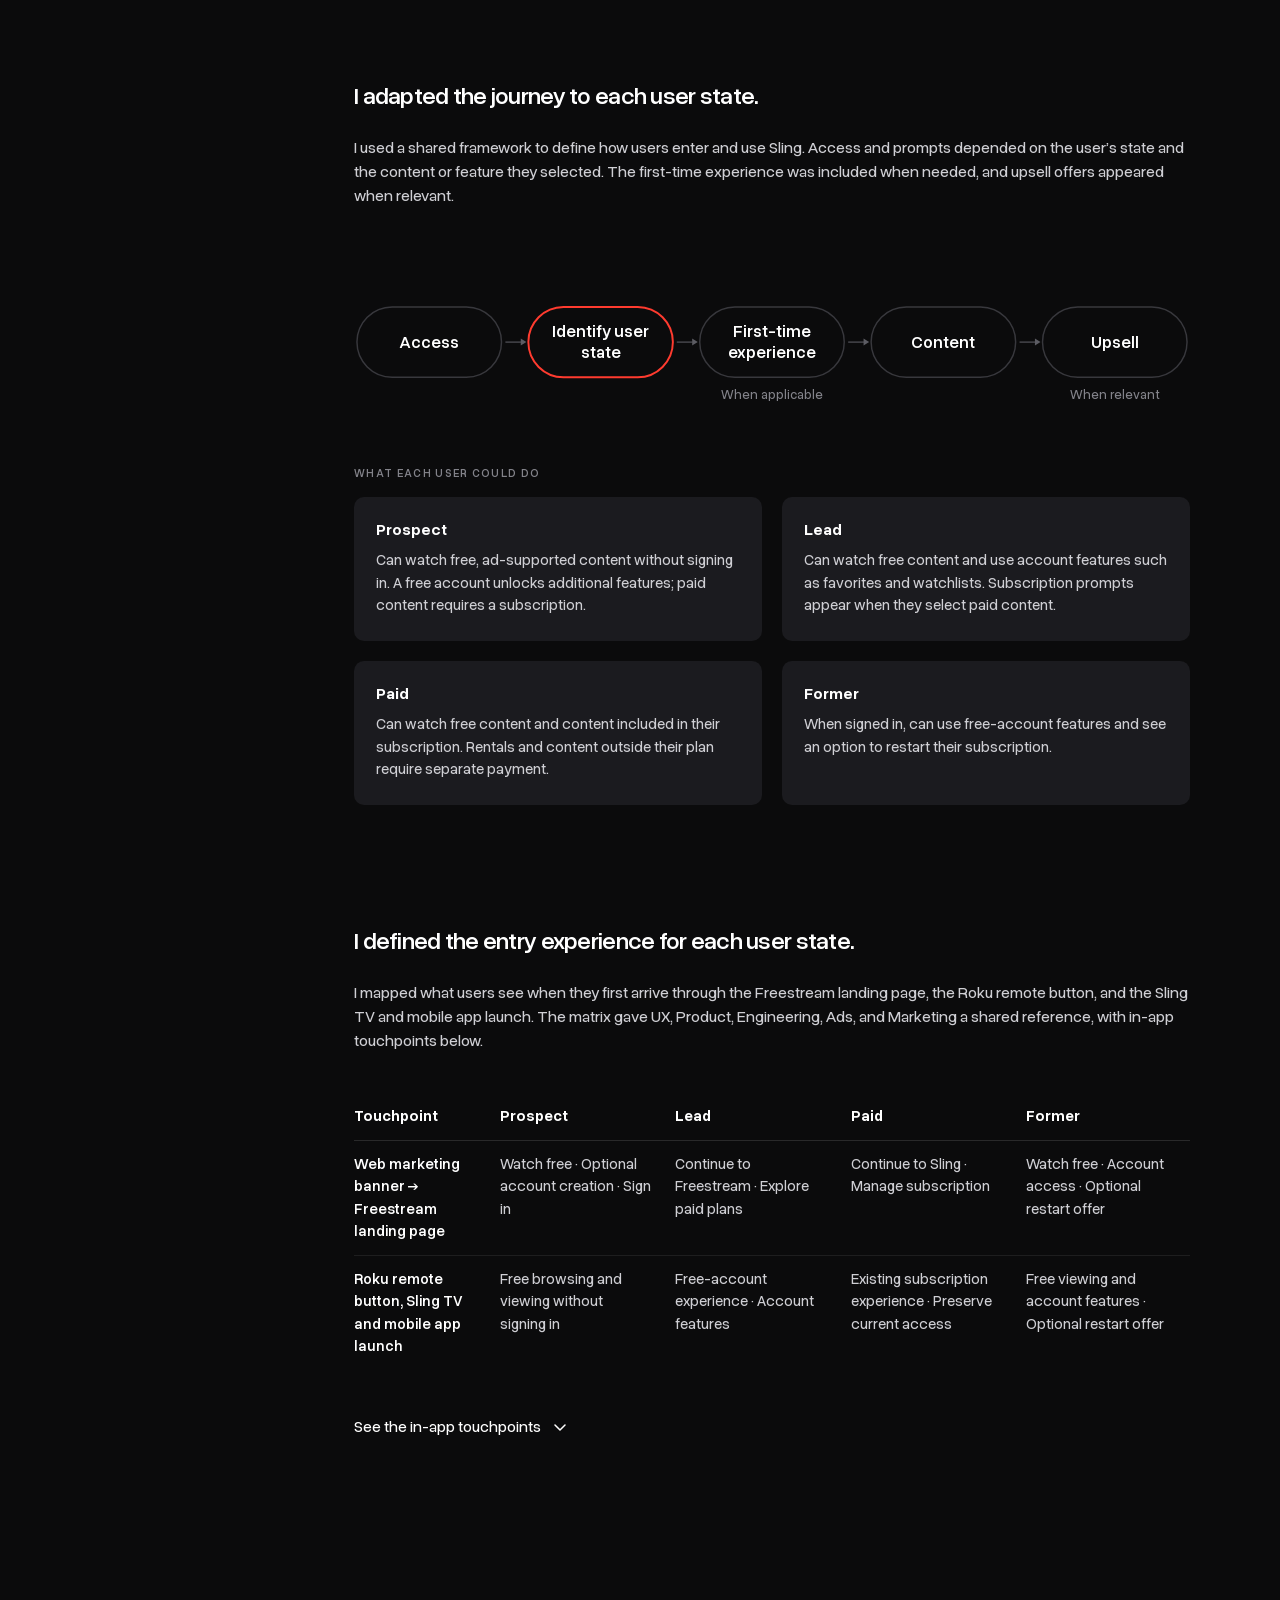
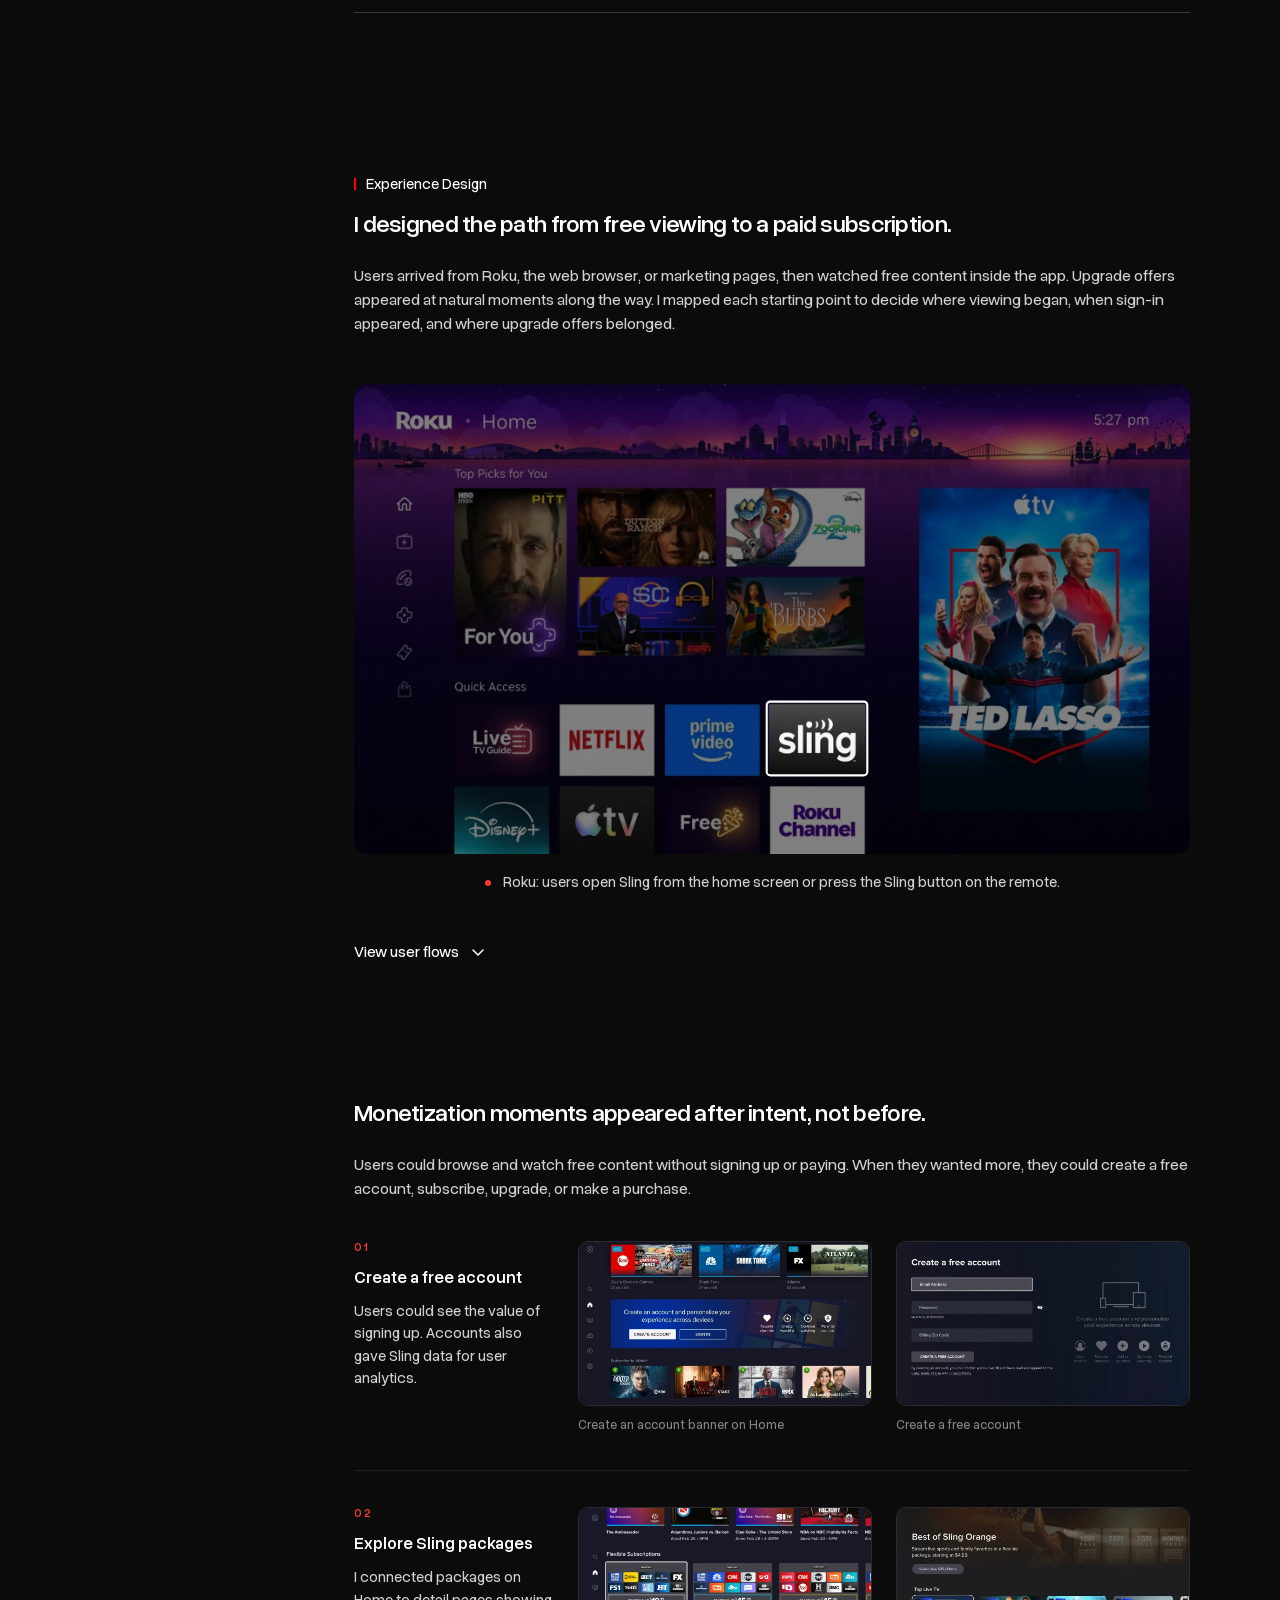
==== commit 89a42628: "Freestream: smaller intro text under top diagram Co-Authored-By: Claude Sonnet 5.5 <noreply@anthropi" ====
--- a/projects/freestream/index.html
+++ b/projects/freestream/index.html
@@ -105,7 +105,7 @@
 <div class="chips hero" data-y="738"><span class="chip on">0→1 Strategy &amp; Design</span><span class="chip">Principal Designer</span><span class="chip">Monetization</span><span class="chip">TV · Mobile · Web</span><span class="chip">Core team of 3</span><span class="chip">Reported to SVP of Product</span></div>
 <div class="fst hero rv">
 <style>
-.fst{margin:72px 0 0}.fst.hero{margin:48px 0 0;max-width:none;width:100%;box-sizing:border-box;padding:72px 0 64px;border-radius:16px;background:#161616}.fst.hero .pn{width:74%;margin:0 auto}.fst.hero .fintro{margin:44px auto 0;padding:0 24px;text-align:center;font-weight:400;font-size:clamp(14px,1.6vw,20px);line-height:1.6;color:rgba(255,255,255,.62);opacity:0;transition:opacity .6s ease 2.6s}.fst.hero .pn.go~.fintro{opacity:1}@media (prefers-reduced-motion:reduce){.fst.hero .fintro{opacity:1;transition:none}}@media (max-width:640px){.fst.hero{padding:36px 0;border-radius:12px}.fst.hero .pn{width:90%}}.fst.hero+hr.bleed{margin-top:56px}
+.fst{margin:72px 0 0}.fst.hero{margin:48px 0 0;max-width:none;width:100%;box-sizing:border-box;padding:72px 0 64px;border-radius:16px;background:#161616}.fst.hero .pn{width:74%;margin:0 auto}.fst.hero .fintro{margin:44px auto 0;padding:0 24px;text-align:center;font-weight:400;font-size:clamp(12px,1.15vw,16px);line-height:1.6;color:rgba(255,255,255,.62);opacity:0;transition:opacity .6s ease 2.6s}.fst.hero .pn.go~.fintro{opacity:1}@media (prefers-reduced-motion:reduce){.fst.hero .fintro{opacity:1;transition:none}}@media (max-width:640px){.fst.hero{padding:36px 0;border-radius:12px}.fst.hero .pn{width:90%}}.fst.hero+hr.bleed{margin-top:56px}
 .fst .pn{padding:0}
 .fst .sv{display:block;width:100%;height:auto;overflow:visible;font-family:'Overused Grotesk',Inter,-apple-system,sans-serif}
 .fst .t1{font-size:42px;font-weight:600;fill:#fff}
